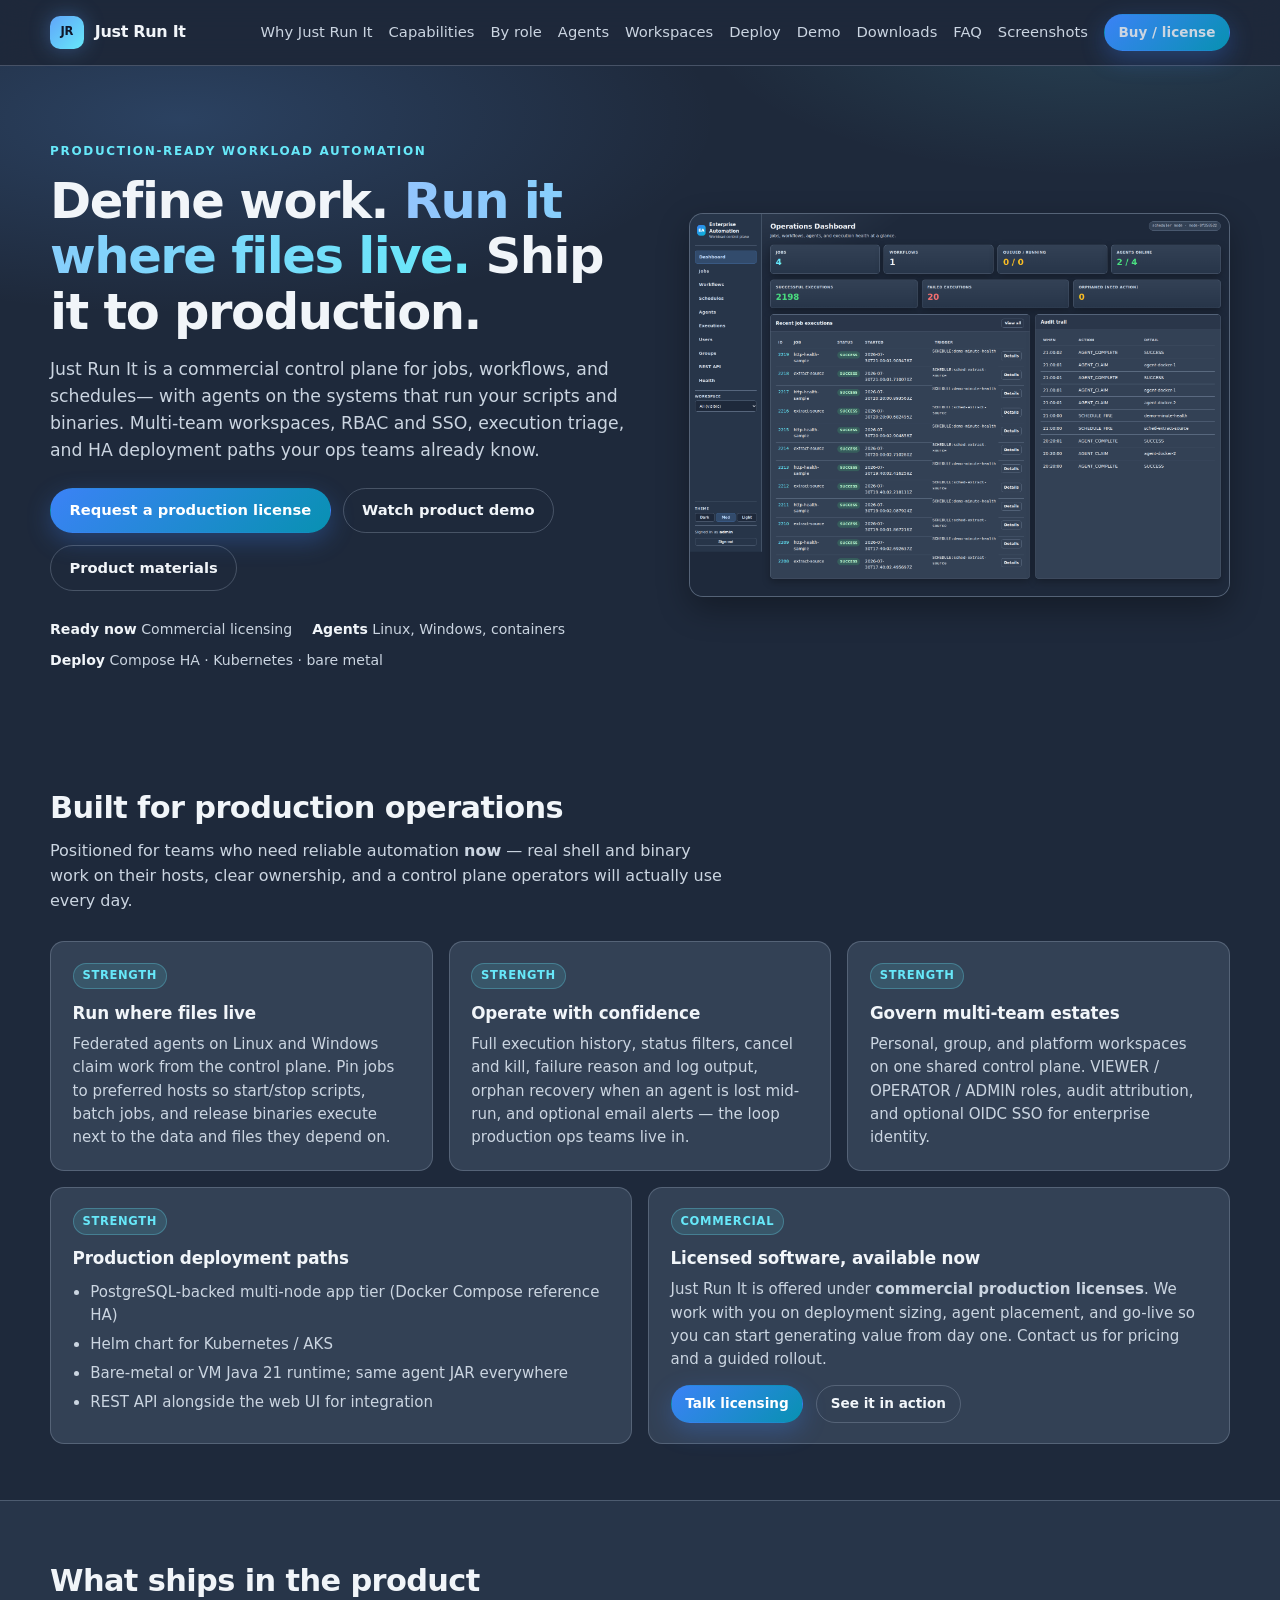
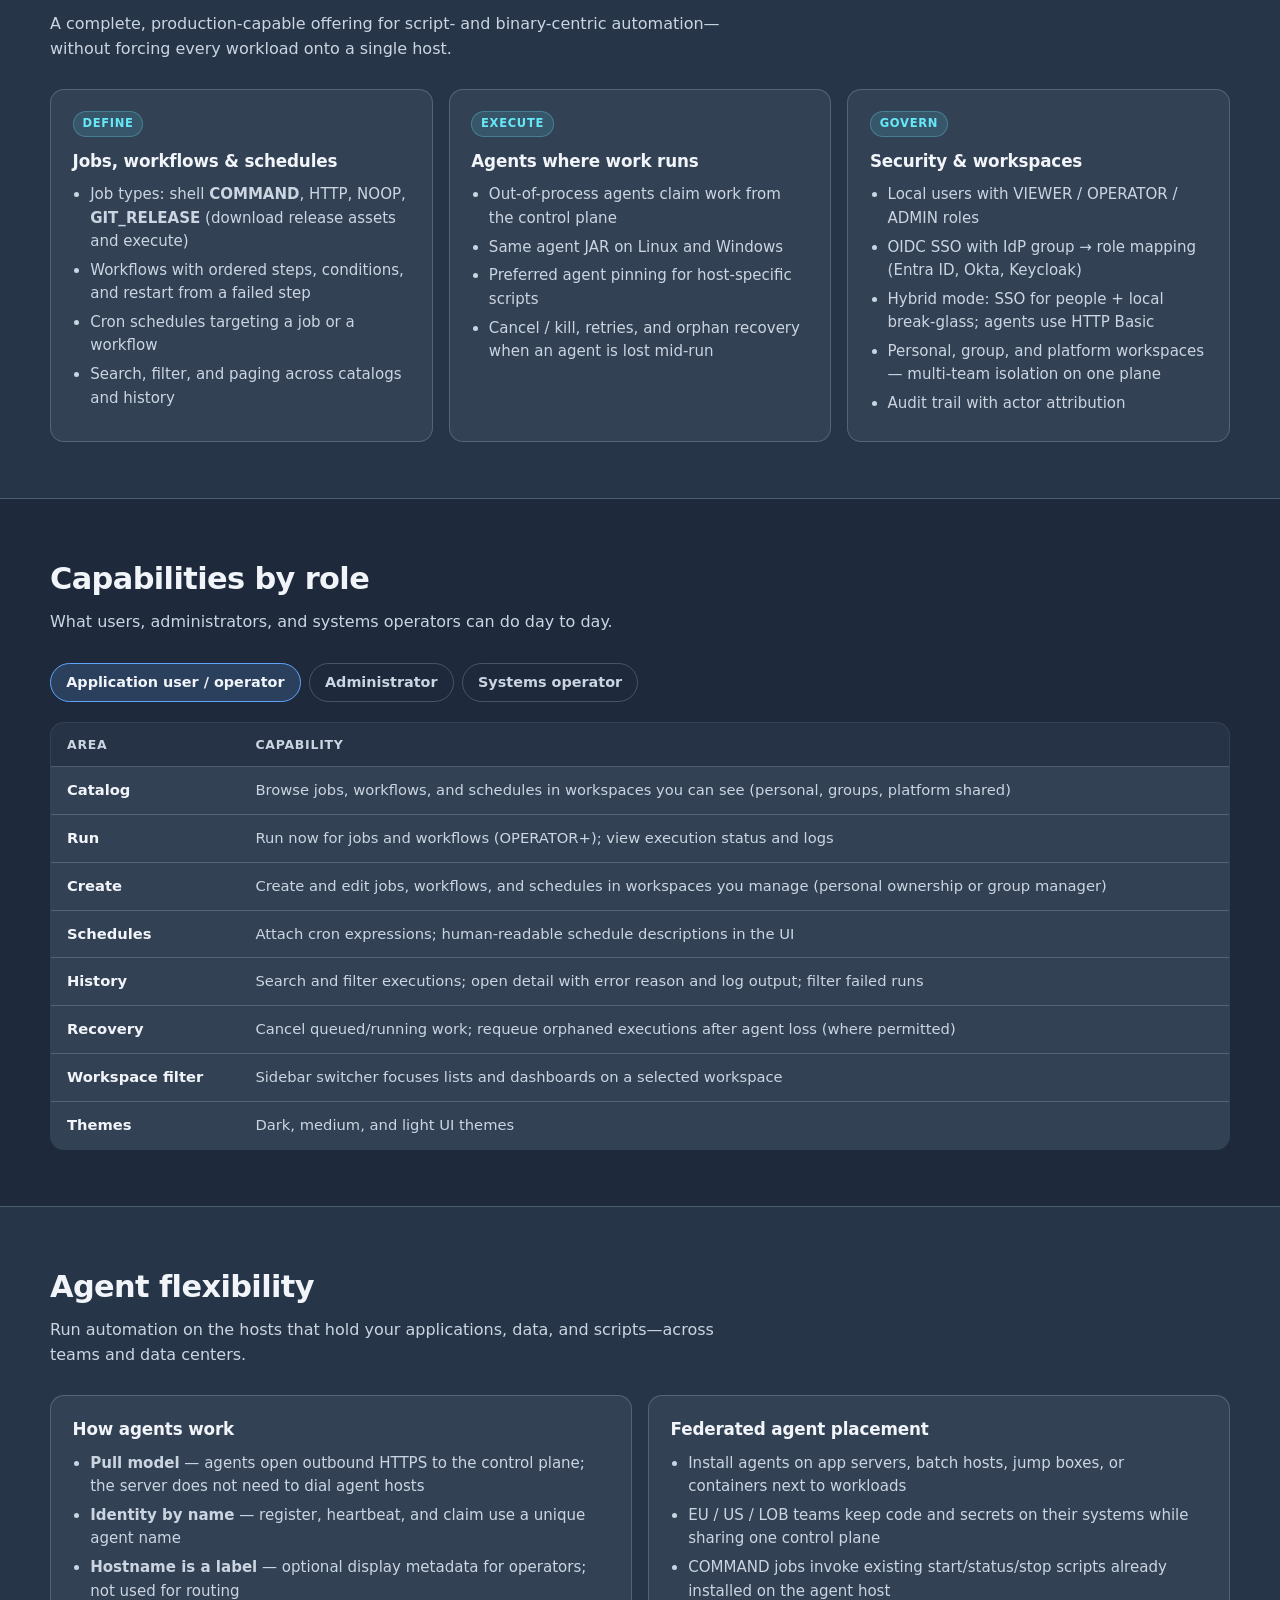
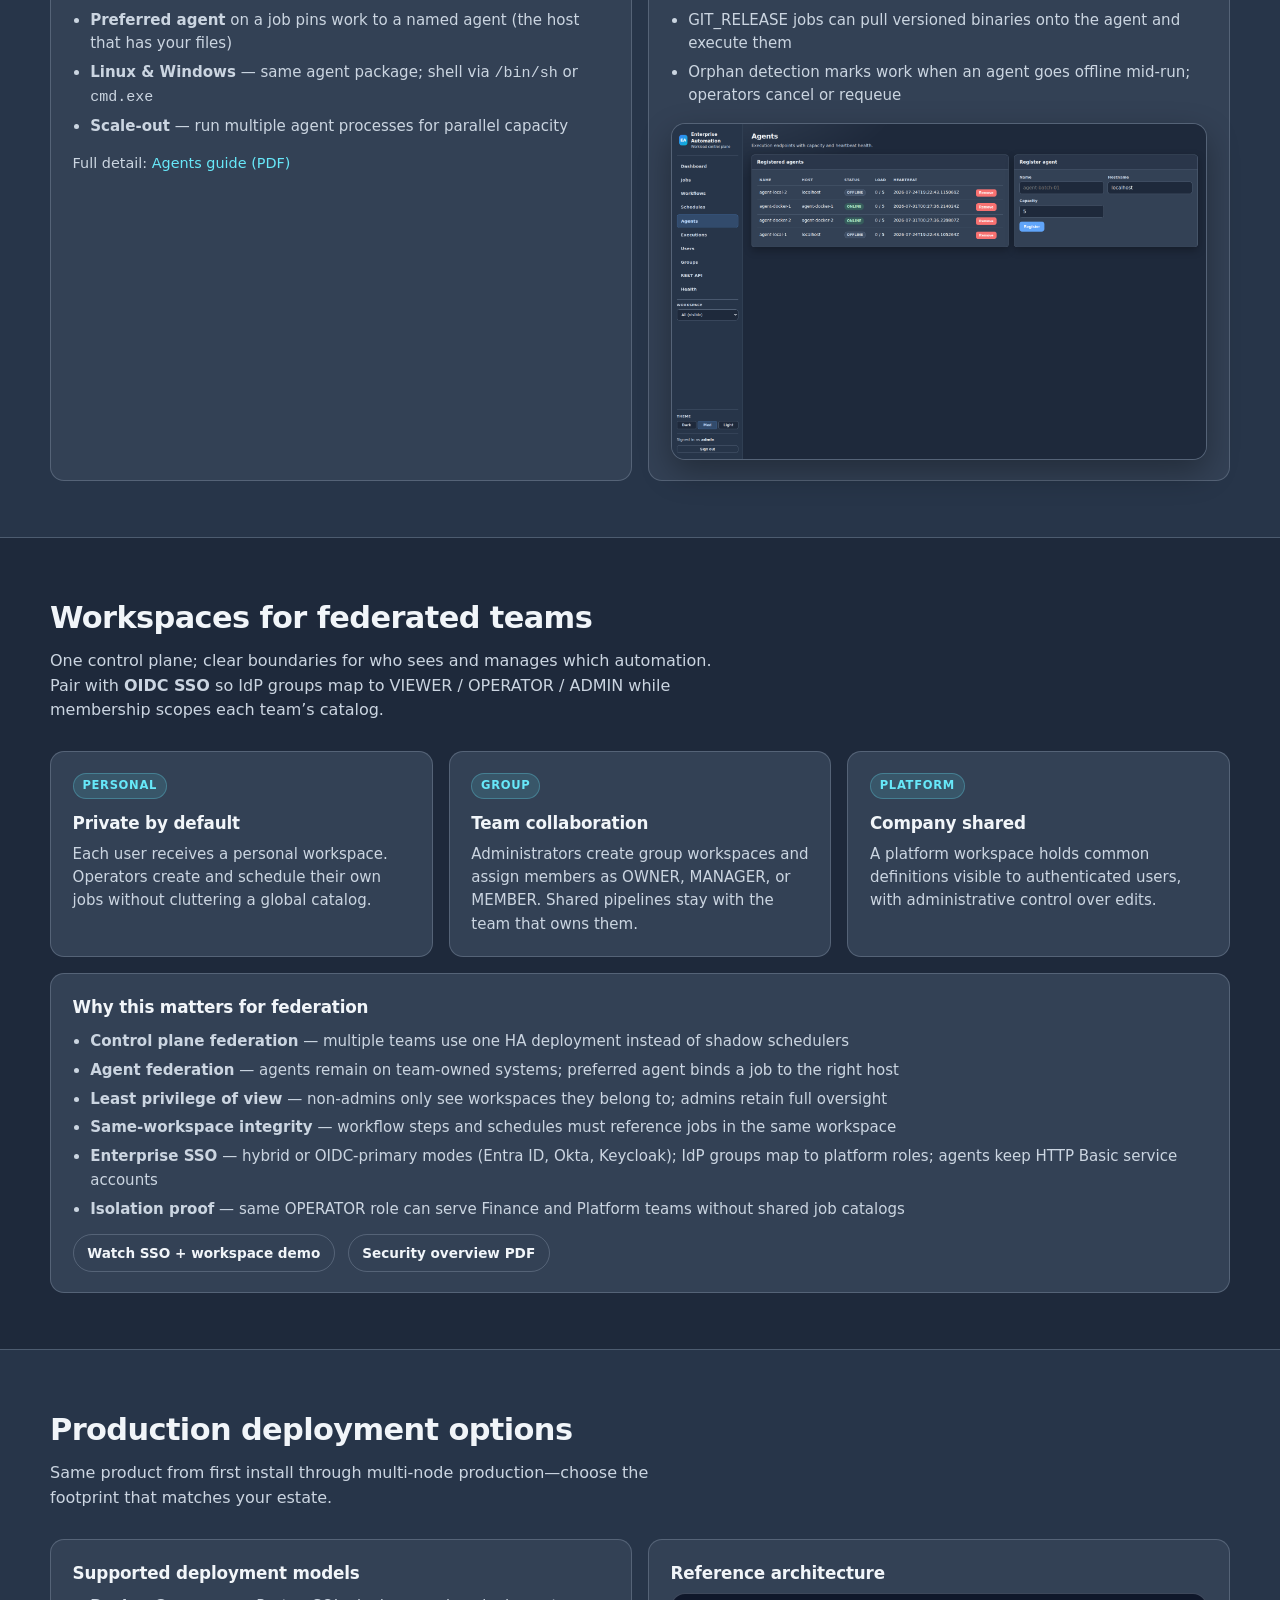
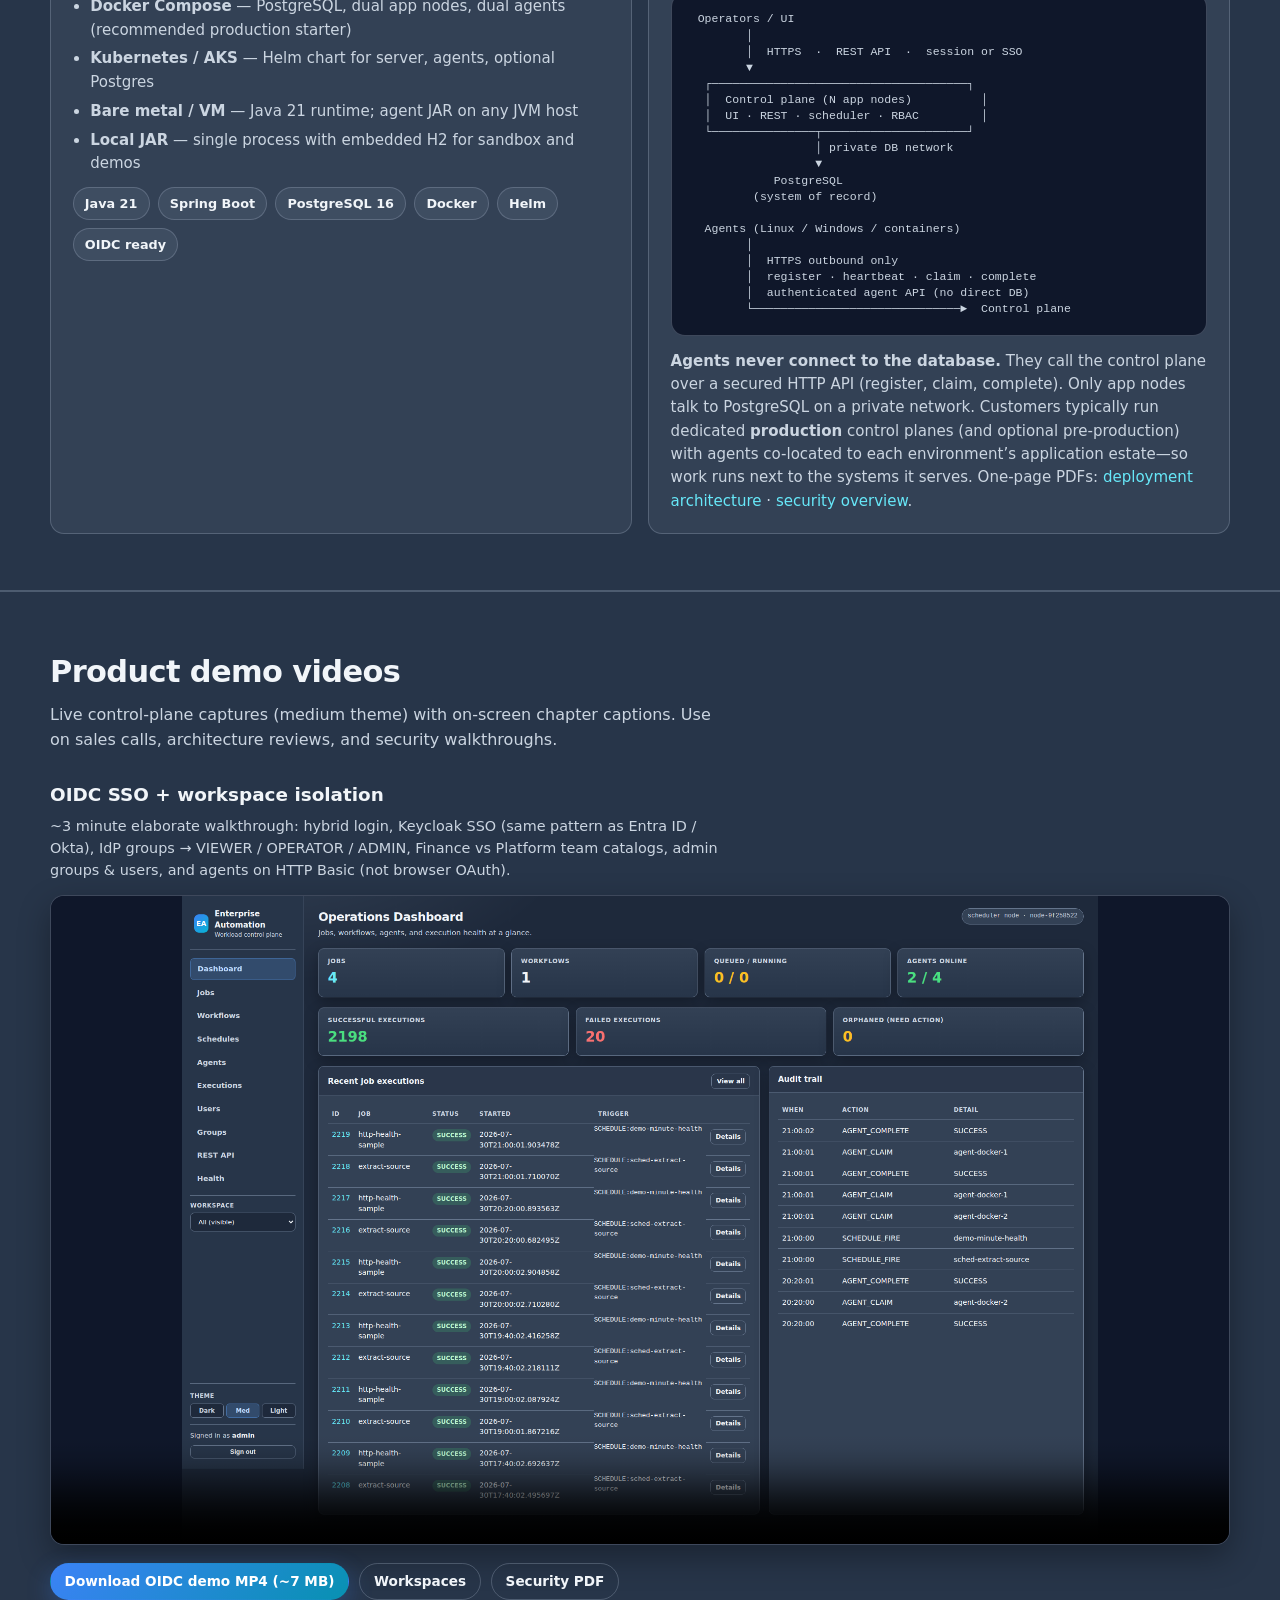
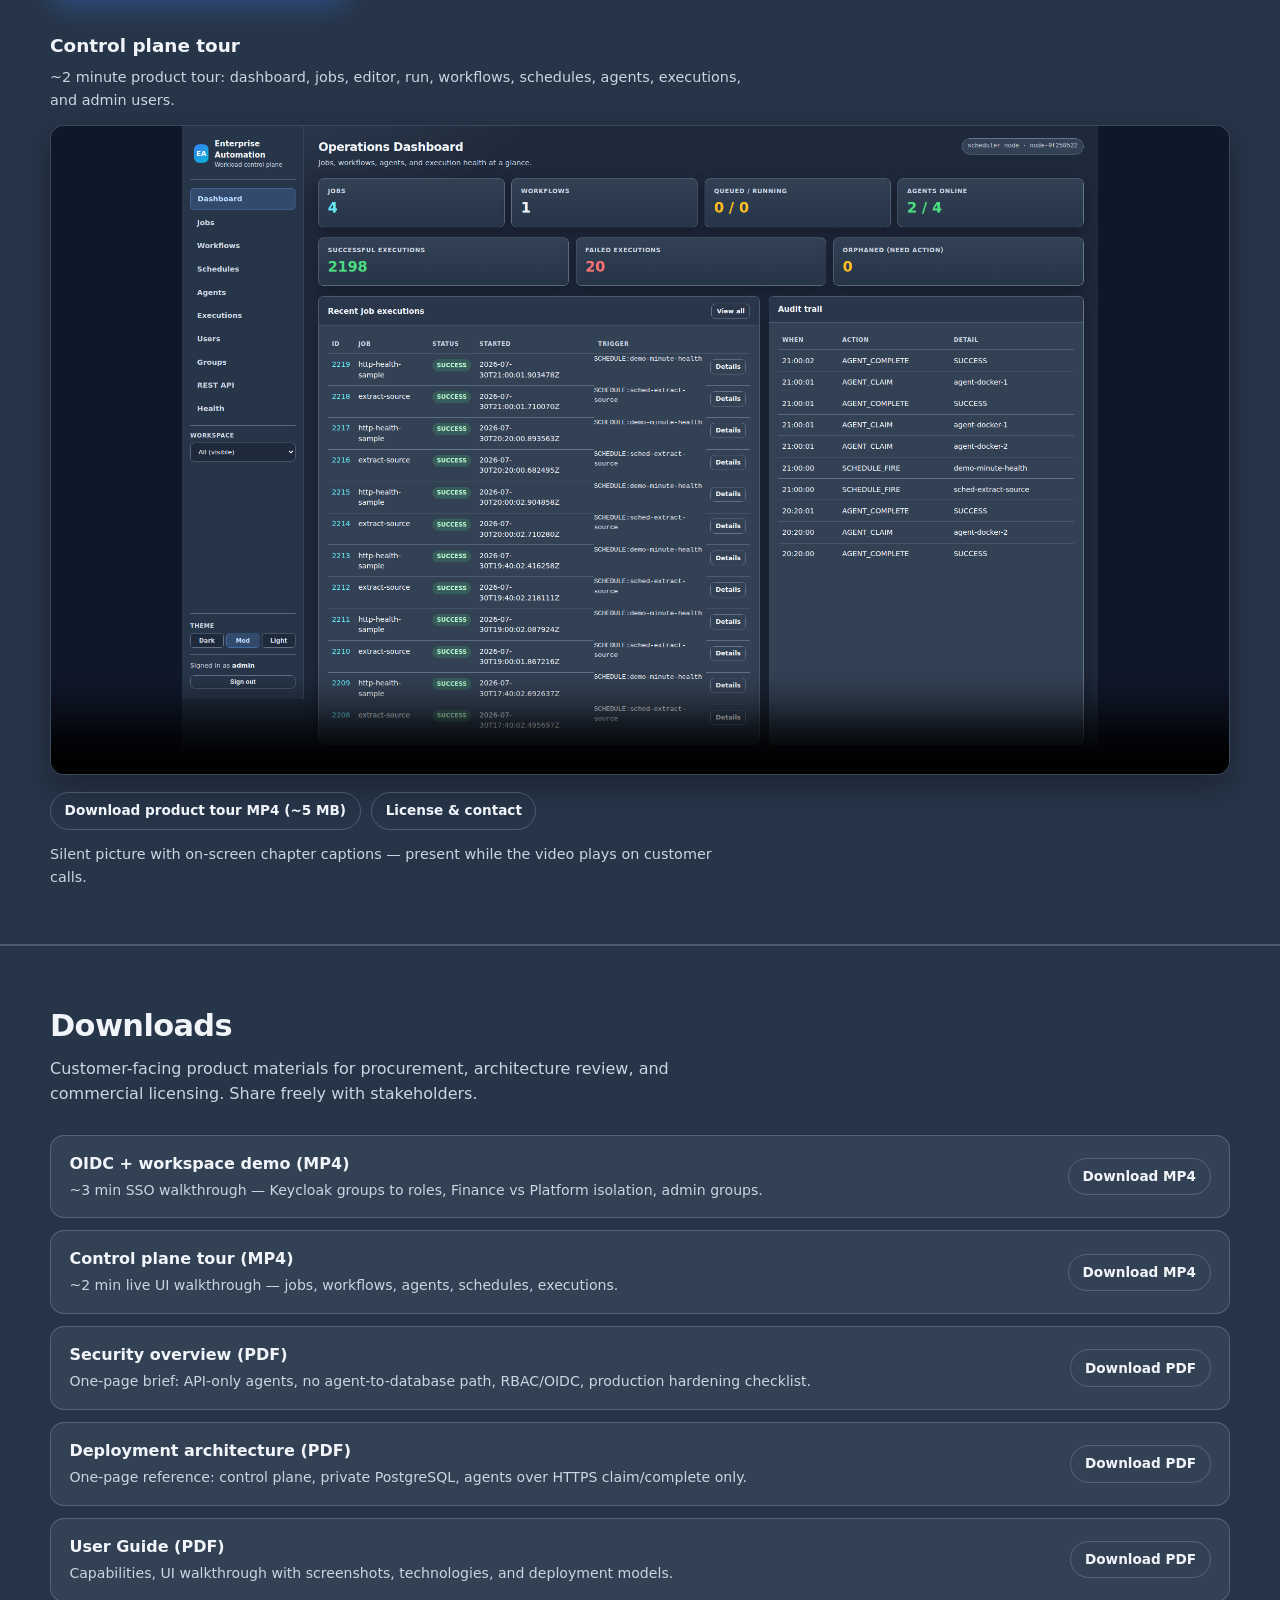
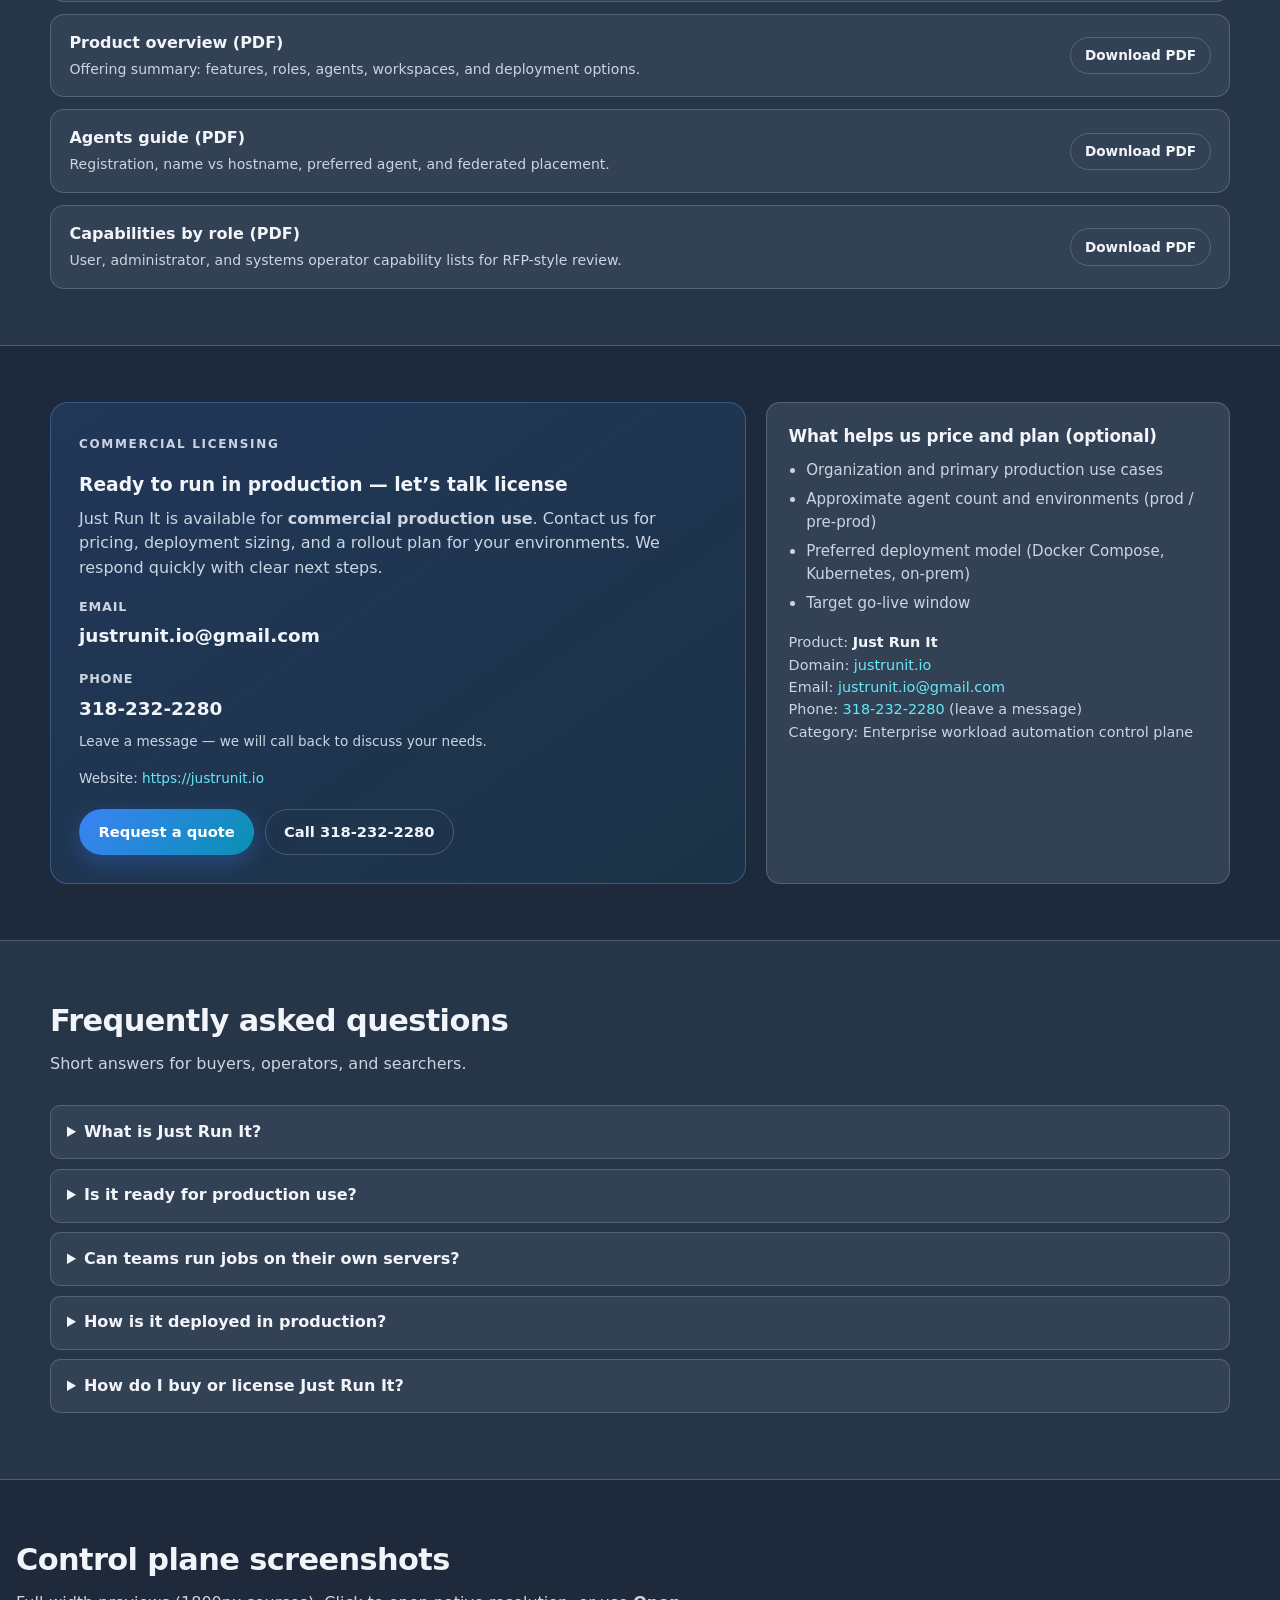
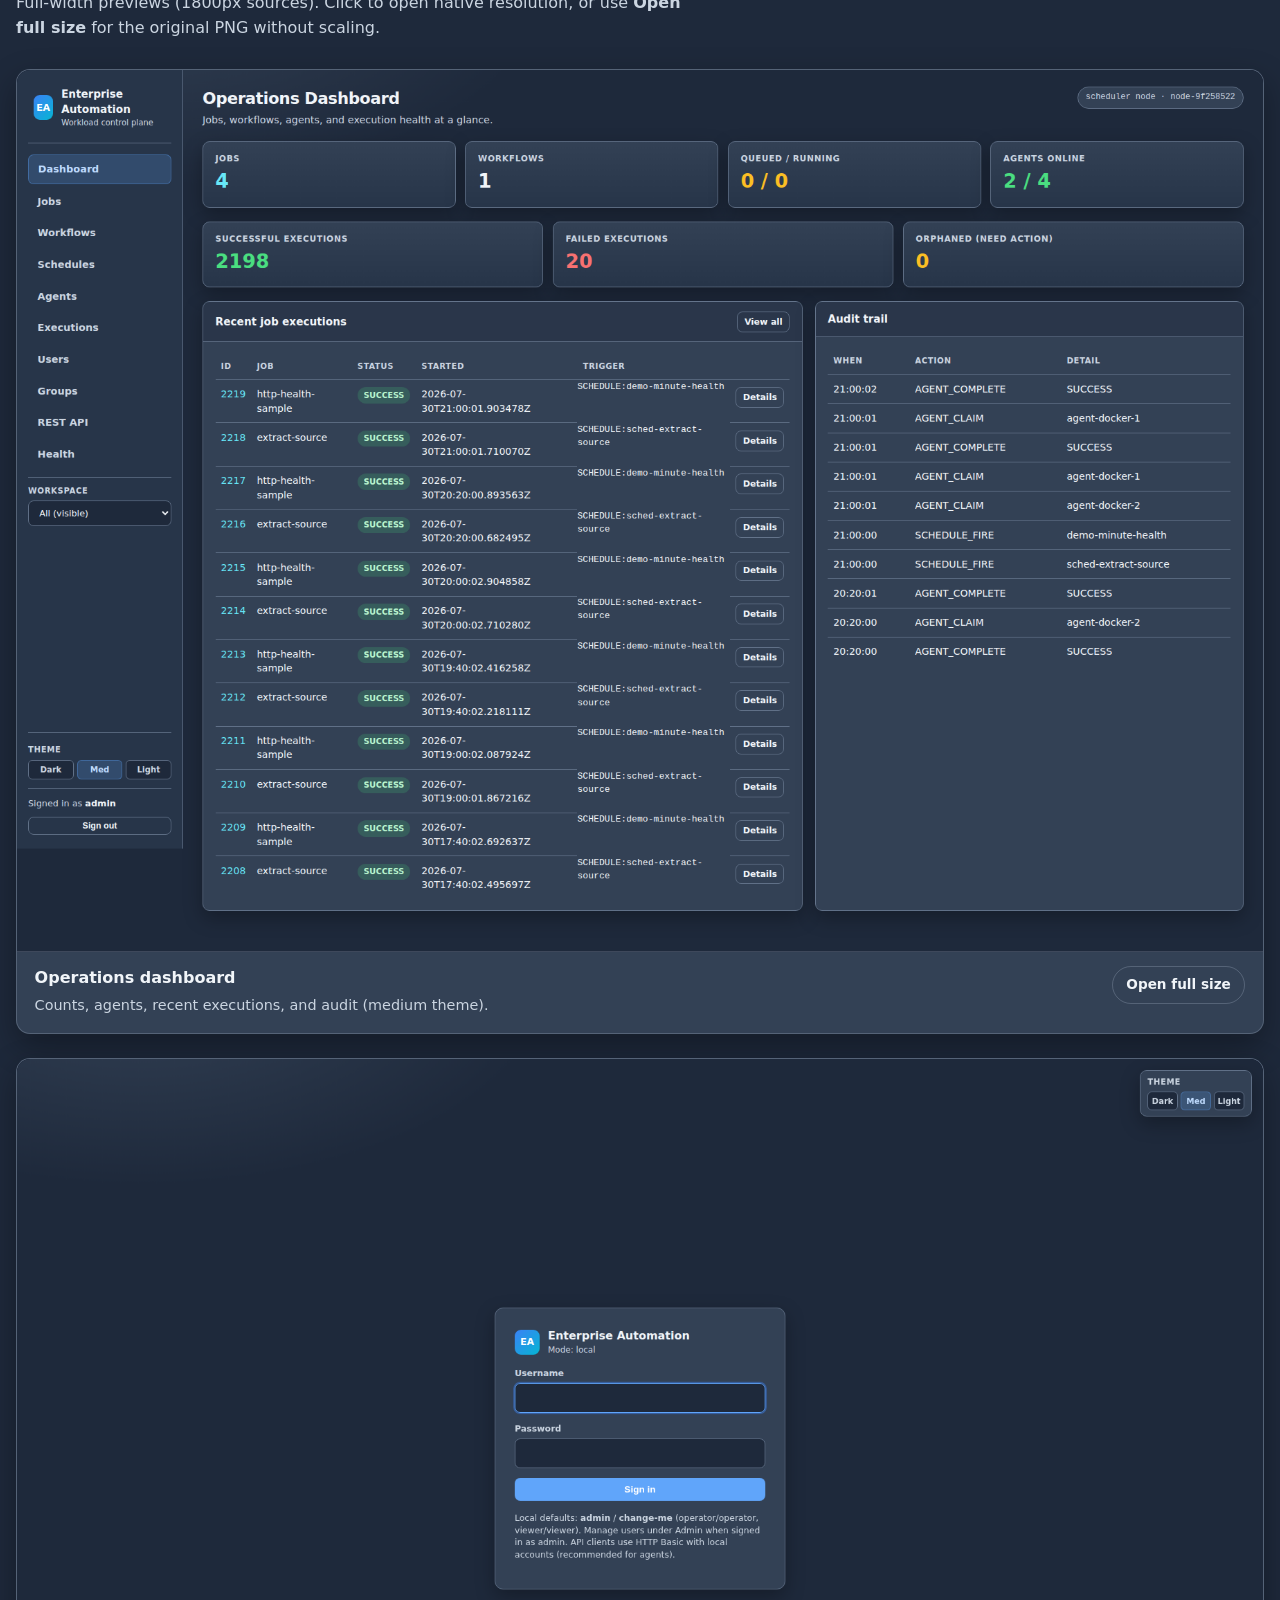
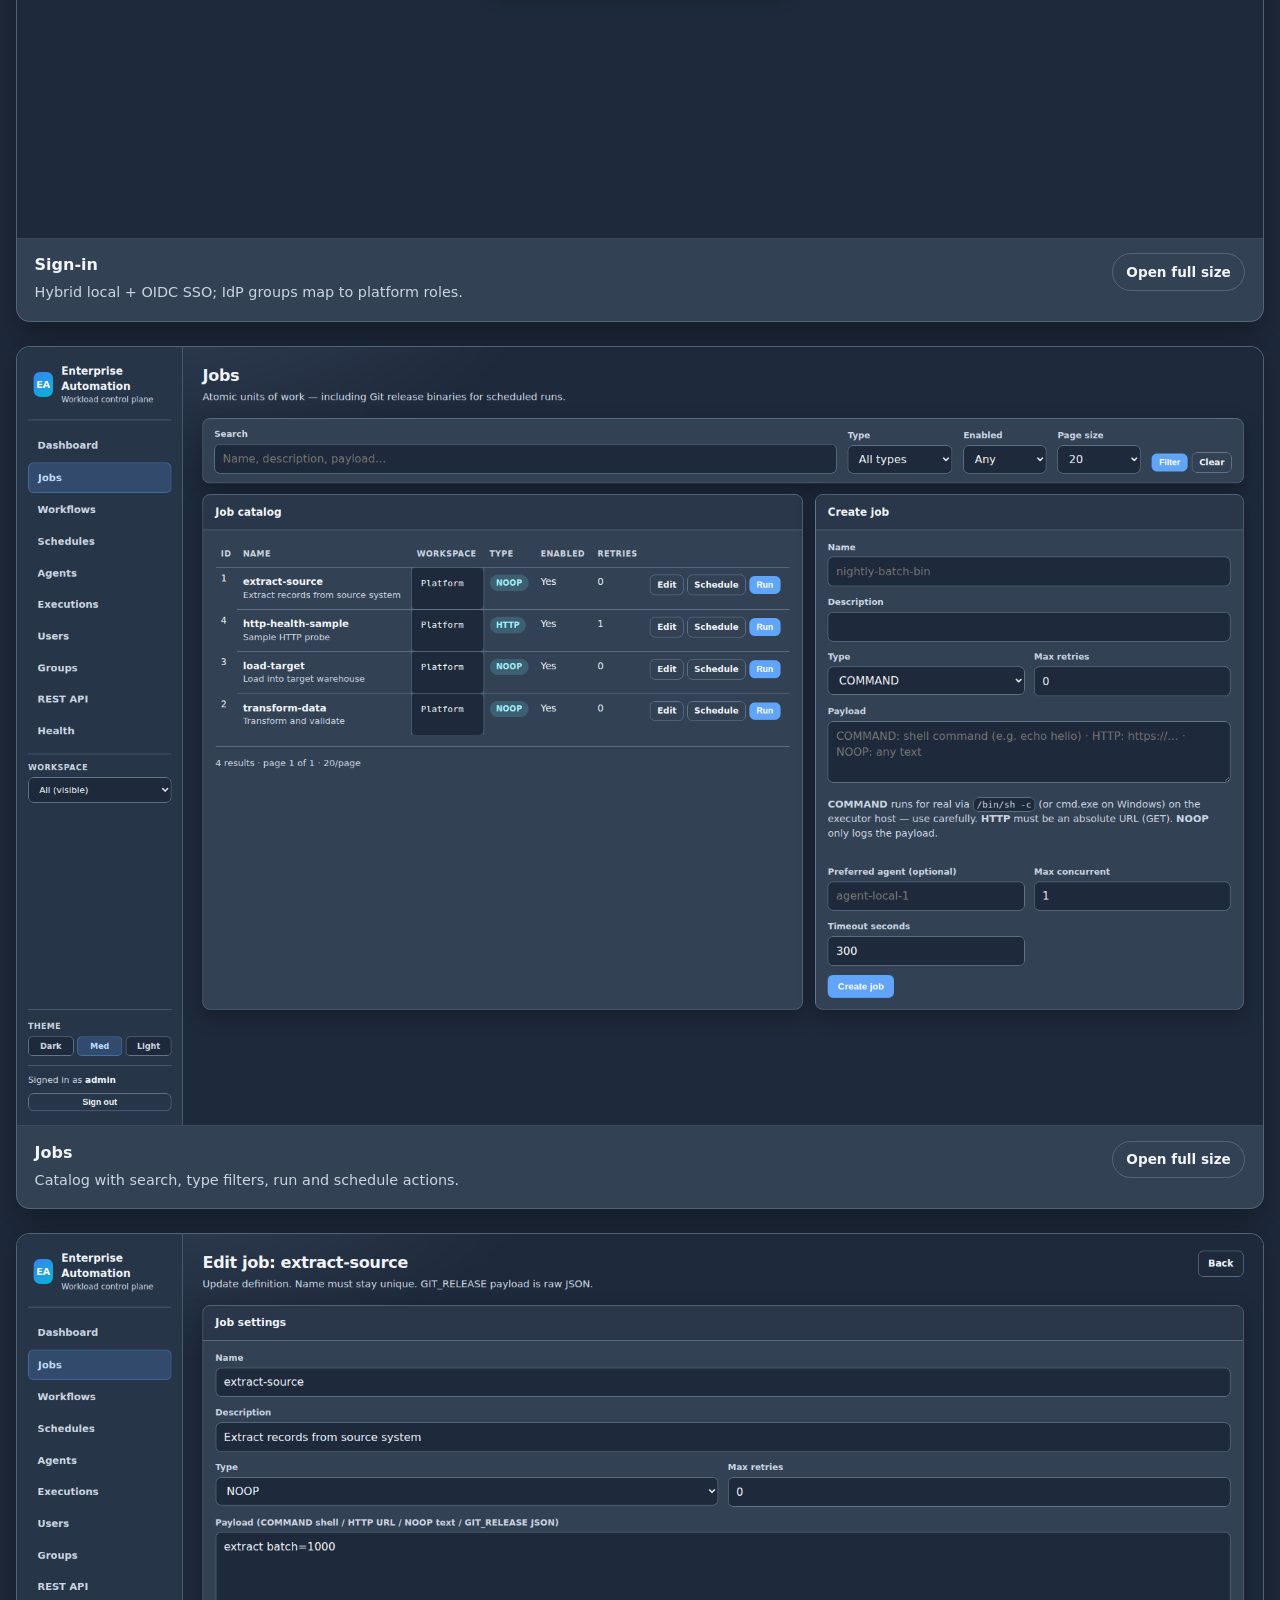
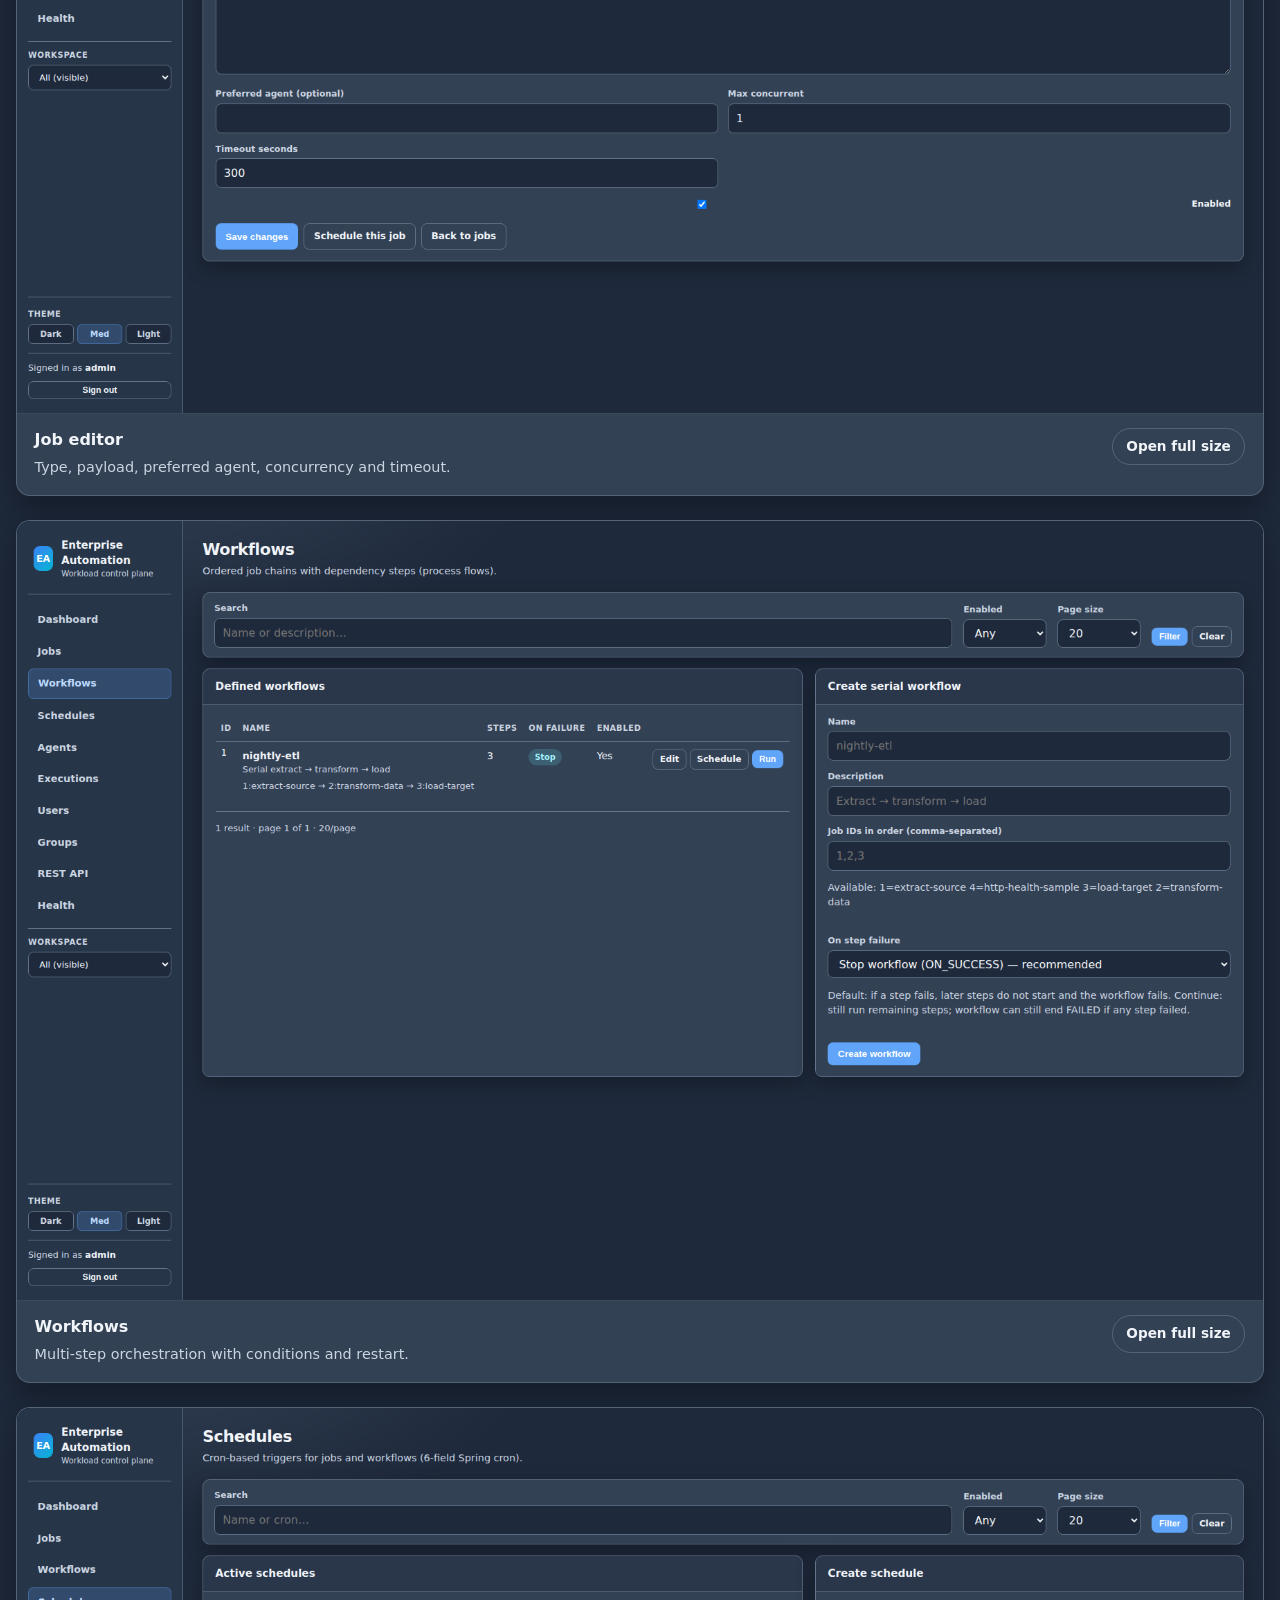
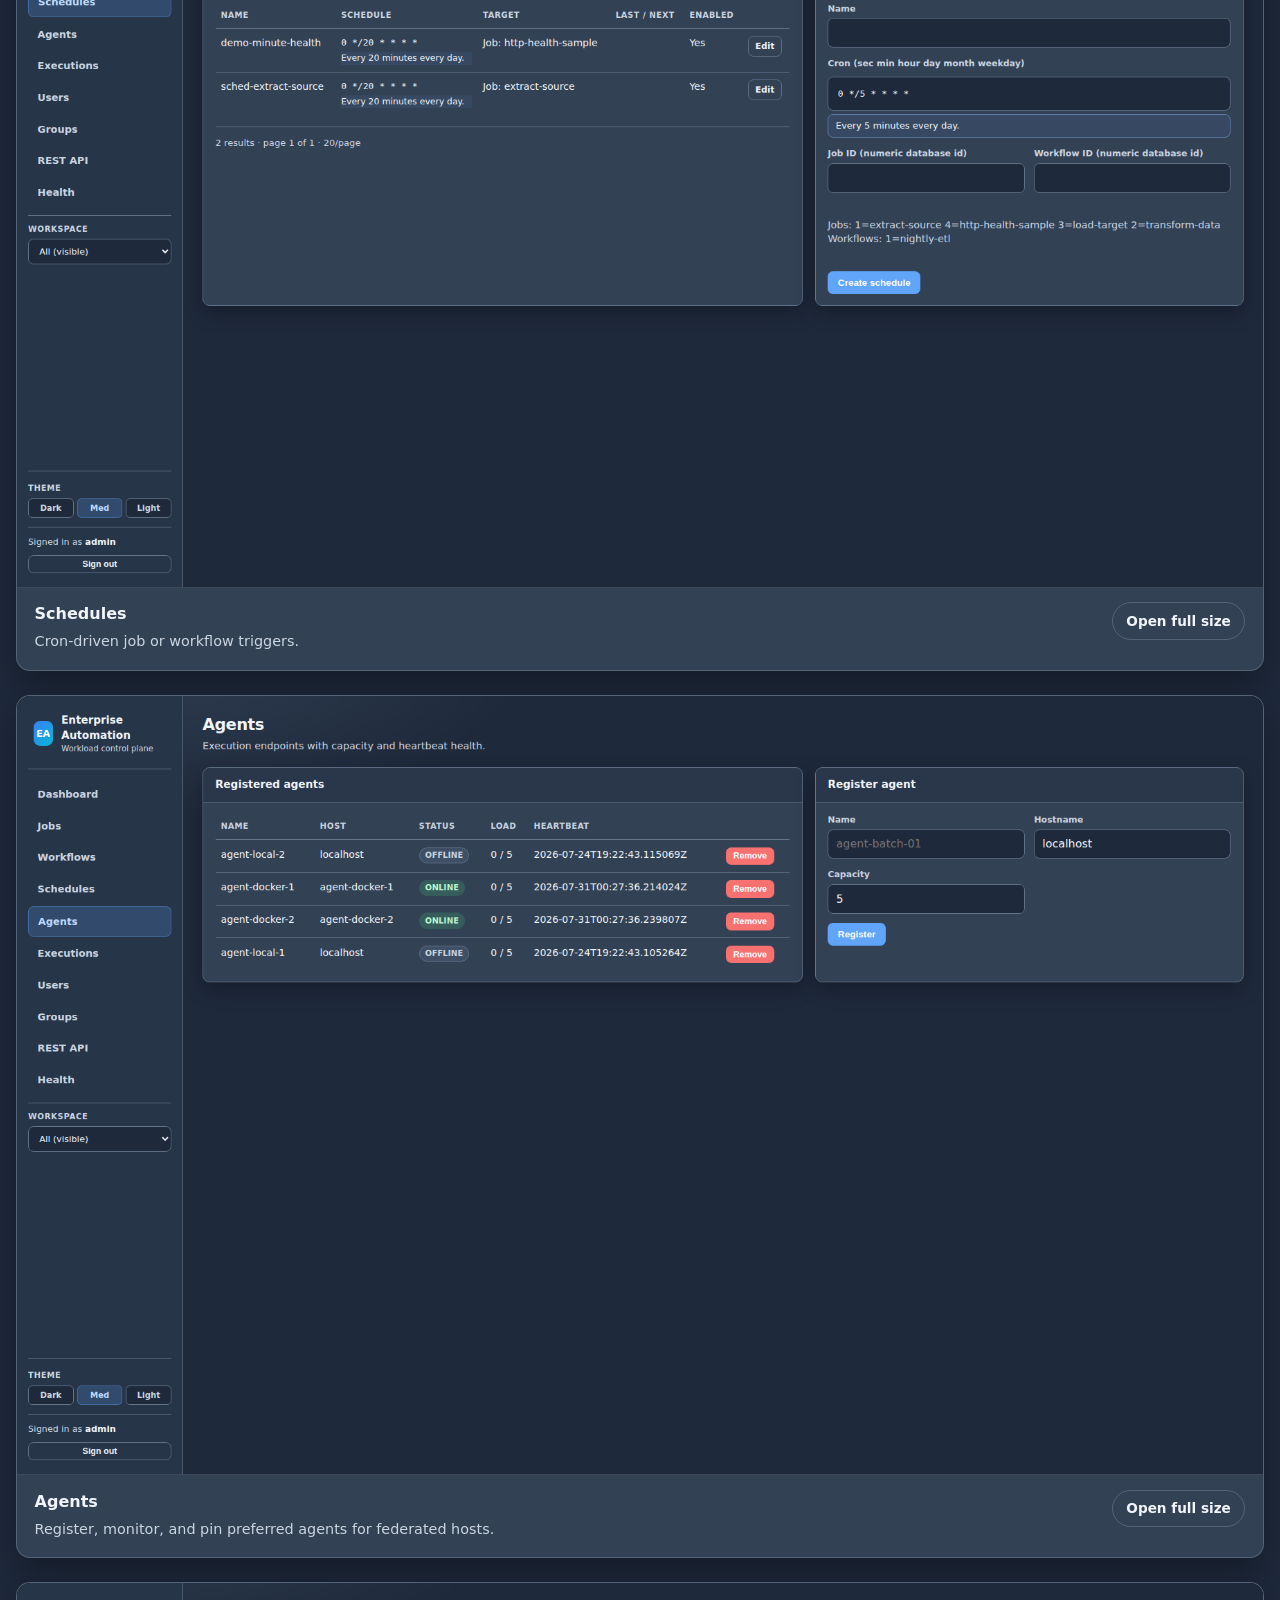
==== index.html @ c4150e6b "feat: add JR favicon Serve /favicon.ico, an SVG icon, and an Apple touch icon." ====
<!DOCTYPE html>
<html lang="en">
<head>
  <meta charset="UTF-8" />
  <meta name="viewport" content="width=device-width, initial-scale=1" />
  <title>Just Run It — Production Workload Automation | Jobs, Workflows, Federated Agents</title>
  <meta name="description" content="Just Run It is production-ready enterprise workload automation: jobs, workflows, and cron schedules on federated Linux/Windows agents, with workspaces, RBAC, and OIDC. Commercial licensing available. justrunit.io@gmail.com · 318-232-2280." />
  <meta name="robots" content="index, follow, max-image-preview:large" />
  <meta name="author" content="Just Run It" />
  <meta name="theme-color" content="#1e293b" />
  <meta name="keywords" content="workload automation, job scheduler, federated agents, workflow automation, enterprise automation, Docker automation, Kubernetes scheduler, Just Run It" />
  <link rel="canonical" href="https://justrunit.io/" />
  <link rel="sitemap" type="application/xml" href="https://justrunit.io/sitemap.xml" />
  <meta property="og:type" content="website" />
  <meta property="og:locale" content="en_US" />
  <meta property="og:url" content="https://justrunit.io/" />
  <meta property="og:title" content="Just Run It — Production Workload Automation" />
  <meta property="og:description" content="Production-ready control plane: define work, run it where files live, schedule it, and govern teams. Commercial licenses available." />
  <meta property="og:image" content="https://justrunit.io/assets/images/10-dashboard-medium.png" />
  <meta property="og:image:width" content="1800" />
  <meta property="og:image:height" content="1273" />
  <meta property="og:image:alt" content="Just Run It operations dashboard in medium theme" />
  <meta property="og:site_name" content="Just Run It" />
  <meta name="twitter:card" content="summary_large_image" />
  <meta name="twitter:title" content="Just Run It — Production Workload Automation" />
  <meta name="twitter:description" content="Production-ready jobs, workflows, federated agents, and workspaces. Commercial licensing available." />
  <meta name="twitter:image" content="https://justrunit.io/assets/images/10-dashboard-medium.png" />
  <meta name="twitter:image:alt" content="Just Run It operations dashboard" />
  <link rel="stylesheet" href="assets/css/styles.css?v=20260803a" />
  <meta http-equiv="Cache-Control" content="no-cache, no-store, must-revalidate" />
  <meta http-equiv="Pragma" content="no-cache" />
  <link rel="icon" href="/favicon.ico" sizes="48x48" />
  <link rel="icon" href="/favicon.svg" type="image/svg+xml" />
  <link rel="apple-touch-icon" href="/apple-touch-icon.png" />
  <script type="application/ld+json">
  {
    "@context": "https://schema.org",
    "@graph": [
      {
        "@type": "WebSite",
        "@id": "https://justrunit.io/#website",
        "url": "https://justrunit.io/",
        "name": "Just Run It",
        "description": "Production-ready enterprise workload automation with federated agents and workspaces.",
        "publisher": { "@id": "https://justrunit.io/#organization" }
      },
      {
        "@type": "Organization",
        "@id": "https://justrunit.io/#organization",
        "name": "Just Run It",
        "url": "https://justrunit.io/",
        "email": "justrunit.io@gmail.com",
        "telephone": "+1-318-232-2280",
        "logo": "https://justrunit.io/assets/images/10-dashboard-medium.png"
      },
      {
        "@type": "SoftwareApplication",
        "name": "Just Run It",
        "applicationCategory": "BusinessApplication",
        "operatingSystem": "Linux, Windows, Docker, Kubernetes",
        "url": "https://justrunit.io/",
        "description": "Production-ready web workload automation: jobs, workflows, cron schedules, federated agents, workspaces, RBAC and OIDC SSO. Commercial licensing available.",
        "offers": {
          "@type": "Offer",
          "availability": "https://schema.org/InStock",
          "url": "https://justrunit.io/#contact",
          "description": "Commercial production licensing — contact for quote and deployment planning"
        },
        "featureList": [
          "Production COMMAND shell jobs",
          "Workflows with conditions and restart",
          "Cron schedules",
          "Federated Linux and Windows agents",
          "Personal and group workspaces with multi-team isolation",
          "HA Docker Compose and Helm deployment",
          "Local RBAC and OIDC SSO with IdP group role mapping",
          "Execution triage and orphan recovery"
        ]
      }
    ]
  }
  </script>
</head>
<body>
  <header class="site-header">
    <div class="container nav">
      <a class="brand" href="#top">
        <span class="brand-mark">JR</span>
        Just Run It
      </a>
      <button class="nav-toggle" type="button" aria-label="Open menu">Menu</button>
      <ul class="nav-links">
        <li><a href="#why">Why Just Run It</a></li>
        <li><a href="#capabilities">Capabilities</a></li>
        <li><a href="#roles">By role</a></li>
        <li><a href="#agents">Agents</a></li>
        <li><a href="#workspaces">Workspaces</a></li>
        <li><a href="#deploy">Deploy</a></li>
        <li><a href="#demo">Demo</a></li>
        <li><a href="#downloads">Downloads</a></li>
        <li><a href="#faq">FAQ</a></li>
        <li><a href="#gallery">Screenshots</a></li>
        <li><a class="btn btn-primary btn-sm" href="#contact">Buy / license</a></li>
      </ul>
    </div>
  </header>

  <main id="top">
    <section class="hero">
      <div class="container hero-grid">
        <div>
          <p class="eyebrow">Production-ready workload automation</p>
          <h1>Define work. <span>Run it where files live.</span> Ship it to production.</h1>
          <p class="lead">
            Just Run It is a commercial control plane for jobs, workflows, and schedules—
            with agents on the systems that run your scripts and binaries. Multi-team workspaces,
            RBAC and SSO, execution triage, and HA deployment paths your ops teams already know.
          </p>
          <div class="hero-cta">
            <a class="btn btn-primary" href="#contact">Request a production license</a>
            <a class="btn btn-secondary" href="#demo">Watch product demo</a>
            <a class="btn btn-secondary" href="#downloads">Product materials</a>
          </div>
          <div class="hero-meta">
            <span><strong>Ready now</strong> Commercial licensing</span>
            <span><strong>Agents</strong> Linux, Windows, containers</span>
            <span><strong>Deploy</strong> Compose HA · Kubernetes · bare metal</span>
          </div>
        </div>
        <figure class="hero-shot">
          <img
            src="assets/images/10-dashboard-medium.png"
            srcset="assets/images/full/10-dashboard-medium.png 1800w"
            sizes="(min-width: 900px) 48vw, 100vw"
            width="1800"
            height="1273"
            alt="Just Run It operations dashboard showing job counts, agents, and recent executions in medium theme"
            decoding="async"
            fetchpriority="high"
          />
        </figure>
      </div>
    </section>

    <section id="why">
      <div class="container">
        <div class="section-head">
          <h2>Built for production operations</h2>
          <p>
            Positioned for teams who need reliable automation <strong>now</strong> —
            real shell and binary work on their hosts, clear ownership, and a control plane
            operators will actually use every day.
          </p>
        </div>
        <div class="grid-3">
          <article class="card">
            <span class="tag">Strength</span>
            <h3>Run where files live</h3>
            <p>
              Federated agents on Linux and Windows claim work from the control plane.
              Pin jobs to preferred hosts so start/stop scripts, batch jobs, and release
              binaries execute next to the data and files they depend on.
            </p>
          </article>
          <article class="card">
            <span class="tag">Strength</span>
            <h3>Operate with confidence</h3>
            <p>
              Full execution history, status filters, cancel and kill, failure reason and
              log output, orphan recovery when an agent is lost mid-run, and optional email
              alerts — the loop production ops teams live in.
            </p>
          </article>
          <article class="card">
            <span class="tag">Strength</span>
            <h3>Govern multi-team estates</h3>
            <p>
              Personal, group, and platform workspaces on one shared control plane.
              VIEWER / OPERATOR / ADMIN roles, audit attribution, and optional OIDC SSO
              for enterprise identity.
            </p>
          </article>
        </div>
        <div class="grid-2" style="margin-top:1rem">
          <article class="card">
            <span class="tag">Strength</span>
            <h3>Production deployment paths</h3>
            <ul>
              <li>PostgreSQL-backed multi-node app tier (Docker Compose reference HA)</li>
              <li>Helm chart for Kubernetes / AKS</li>
              <li>Bare-metal or VM Java 21 runtime; same agent JAR everywhere</li>
              <li>REST API alongside the web UI for integration</li>
            </ul>
          </article>
          <article class="card">
            <span class="tag">Commercial</span>
            <h3>Licensed software, available now</h3>
            <p>
              Just Run It is offered under <strong>commercial production licenses</strong>.
              We work with you on deployment sizing, agent placement, and go-live so you can
              start generating value from day one. Contact us for pricing and a guided rollout.
            </p>
            <p style="margin-top:0.85rem">
              <a class="btn btn-primary btn-sm" href="#contact">Talk licensing</a>
              <a class="btn btn-secondary btn-sm" href="#demo" style="margin-left:0.5rem">See it in action</a>
            </p>
          </article>
        </div>
      </div>
    </section>

    <section id="capabilities" class="band">
      <div class="container">
        <div class="section-head">
          <h2>What ships in the product</h2>
          <p>A complete, production-capable offering for script- and binary-centric automation—without forcing every workload onto a single host.</p>
        </div>
        <div class="grid-3">
          <article class="card">
            <span class="tag">Define</span>
            <h3>Jobs, workflows &amp; schedules</h3>
            <ul>
              <li>Job types: shell <strong>COMMAND</strong>, HTTP, NOOP, <strong>GIT_RELEASE</strong> (download release assets and execute)</li>
              <li>Workflows with ordered steps, conditions, and restart from a failed step</li>
              <li>Cron schedules targeting a job or a workflow</li>
              <li>Search, filter, and paging across catalogs and history</li>
            </ul>
          </article>
          <article class="card">
            <span class="tag">Execute</span>
            <h3>Agents where work runs</h3>
            <ul>
              <li>Out-of-process agents claim work from the control plane</li>
              <li>Same agent JAR on Linux and Windows</li>
              <li>Preferred agent pinning for host-specific scripts</li>
              <li>Cancel / kill, retries, and orphan recovery when an agent is lost mid-run</li>
            </ul>
          </article>
          <article class="card">
            <span class="tag">Govern</span>
            <h3>Security &amp; workspaces</h3>
            <ul>
              <li>Local users with VIEWER / OPERATOR / ADMIN roles</li>
              <li>OIDC SSO with IdP group → role mapping (Entra ID, Okta, Keycloak)</li>
              <li>Hybrid mode: SSO for people + local break-glass; agents use HTTP Basic</li>
              <li>Personal, group, and platform workspaces — multi-team isolation on one plane</li>
              <li>Audit trail with actor attribution</li>
            </ul>
          </article>
        </div>
      </div>
    </section>

    <section id="roles">
      <div class="container">
        <div class="section-head">
          <h2>Capabilities by role</h2>
          <p>What users, administrators, and systems operators can do day to day.</p>
        </div>
        <div class="role-tabs" role="tablist">
          <button type="button" class="role-tab active" data-role="user">Application user / operator</button>
          <button type="button" class="role-tab" data-role="admin">Administrator</button>
          <button type="button" class="role-tab" data-role="sysop">Systems operator</button>
        </div>

        <div id="role-user" class="role-panel active">
          <table class="cap-table">
            <thead>
              <tr><th>Area</th><th>Capability</th></tr>
            </thead>
            <tbody>
              <tr><td>Catalog</td><td>Browse jobs, workflows, and schedules in workspaces you can see (personal, groups, platform shared)</td></tr>
              <tr><td>Run</td><td>Run now for jobs and workflows (OPERATOR+); view execution status and logs</td></tr>
              <tr><td>Create</td><td>Create and edit jobs, workflows, and schedules in workspaces you manage (personal ownership or group manager)</td></tr>
              <tr><td>Schedules</td><td>Attach cron expressions; human-readable schedule descriptions in the UI</td></tr>
              <tr><td>History</td><td>Search and filter executions; open detail with error reason and log output; filter failed runs</td></tr>
              <tr><td>Recovery</td><td>Cancel queued/running work; requeue orphaned executions after agent loss (where permitted)</td></tr>
              <tr><td>Workspace filter</td><td>Sidebar switcher focuses lists and dashboards on a selected workspace</td></tr>
              <tr><td>Themes</td><td>Dark, medium, and light UI themes</td></tr>
            </tbody>
          </table>
        </div>

        <div id="role-admin" class="role-panel">
          <table class="cap-table">
            <thead>
              <tr><th>Area</th><th>Capability</th></tr>
            </thead>
            <tbody>
              <tr><td>Full visibility</td><td>See and manage definitions and executions across all workspaces</td></tr>
              <tr><td>Users</td><td>Admin user management: create, enable/disable, roles, password reset, delete</td></tr>
              <tr><td>Groups</td><td>Create group workspaces; add and remove members (OWNER / MANAGER / MEMBER)</td></tr>
              <tr><td>Platform workspace</td><td>Maintain company-shared job definitions visible to authenticated users</td></tr>
              <tr><td>Security modes</td><td>Local accounts, hybrid, or OIDC-primary SSO with role mapping from the identity provider</td></tr>
              <tr><td>Agents</td><td>Register, monitor, and remove agents; align naming for preferred-agent targeting</td></tr>
              <tr><td>API</td><td>Full REST surface for automation, CI, and integration</td></tr>
            </tbody>
          </table>
        </div>

        <div id="role-sysop" class="role-panel">
          <table class="cap-table">
            <thead>
              <tr><th>Area</th><th>Capability</th></tr>
            </thead>
            <tbody>
              <tr><td>Topology</td><td>Stateless application nodes, PostgreSQL as system of record, optional HA (multi-node + DB lease for scheduler)</td></tr>
              <tr><td>Execution modes</td><td><code>local</code> (server runs jobs) or <code>agent</code> (workers claim work)—production typically agent mode</td></tr>
              <tr><td>Containers</td><td>Docker Compose stack (Postgres + app nodes + agents); multi-stage images built from source</td></tr>
              <tr><td>Kubernetes</td><td>Helm chart for server HA, agents, and optional in-cluster Postgres</td></tr>
              <tr><td>Health</td><td>Spring Actuator health, readiness, metrics, Prometheus endpoint</td></tr>
              <tr><td>Notifications</td><td>Optional email on failure (and optional success) via SMTP</td></tr>
              <tr><td>Artifacts</td><td>Configurable cache directory for GIT_RELEASE downloads on server or agent hosts</td></tr>
              <tr><td>Observability</td><td>Dashboard counts, audit events, execution diagnostics for ops triage</td></tr>
            </tbody>
          </table>
        </div>
      </div>
    </section>

    <section id="agents" class="band">
      <div class="container">
        <div class="section-head">
          <h2>Agent flexibility</h2>
          <p>Run automation on the hosts that hold your applications, data, and scripts—across teams and data centers.</p>
        </div>
        <div class="grid-2">
          <article class="card">
            <h3>How agents work</h3>
            <ul>
              <li><strong>Pull model</strong> — agents open outbound HTTPS to the control plane; the server does not need to dial agent hosts</li>
              <li><strong>Identity by name</strong> — register, heartbeat, and claim use a unique agent name</li>
              <li><strong>Hostname is a label</strong> — optional display metadata for operators; not used for routing</li>
              <li><strong>Preferred agent</strong> on a job pins work to a named agent (the host that has your files)</li>
              <li><strong>Linux &amp; Windows</strong> — same agent package; shell via <code>/bin/sh</code> or <code>cmd.exe</code></li>
              <li><strong>Scale-out</strong> — run multiple agent processes for parallel capacity</li>
            </ul>
            <p style="margin-top:0.85rem;color:var(--muted);font-size:0.9rem">
              Full detail: <a href="downloads/JustRunIt-Agents-Guide.pdf">Agents guide (PDF)</a>
            </p>
          </article>
          <article class="card">
            <h3>Federated agent placement</h3>
            <ul>
              <li>Install agents on app servers, batch hosts, jump boxes, or containers next to workloads</li>
              <li>EU / US / LOB teams keep code and secrets on their systems while sharing one control plane</li>
              <li>COMMAND jobs invoke existing start/status/stop scripts already installed on the agent host</li>
              <li>GIT_RELEASE jobs can pull versioned binaries onto the agent and execute them</li>
              <li>Orphan detection marks work when an agent goes offline mid-run; operators cancel or requeue</li>
            </ul>
            <figure class="hero-shot" style="margin-top:1rem">
              <img src="assets/images/06-agents.png" srcset="assets/images/full/06-agents.png 1800w" width="1800" height="1125" alt="Agents management screen with registered workers and capacity" loading="lazy" decoding="async" />
            </figure>
          </article>
        </div>
      </div>
    </section>

    <section id="workspaces">
      <div class="container">
        <div class="section-head">
          <h2>Workspaces for federated teams</h2>
          <p>
            One control plane; clear boundaries for who sees and manages which automation.
            Pair with <strong>OIDC SSO</strong> so IdP groups map to VIEWER / OPERATOR / ADMIN while membership scopes each team’s catalog.
          </p>
        </div>
        <div class="grid-3">
          <article class="card">
            <span class="tag">Personal</span>
            <h3>Private by default</h3>
            <p>Each user receives a personal workspace. Operators create and schedule their own jobs without cluttering a global catalog.</p>
          </article>
          <article class="card">
            <span class="tag">Group</span>
            <h3>Team collaboration</h3>
            <p>Administrators create group workspaces and assign members as OWNER, MANAGER, or MEMBER. Shared pipelines stay with the team that owns them.</p>
          </article>
          <article class="card">
            <span class="tag">Platform</span>
            <h3>Company shared</h3>
            <p>A platform workspace holds common definitions visible to authenticated users, with administrative control over edits.</p>
          </article>
        </div>
        <div class="card" style="margin-top:1rem">
          <h3>Why this matters for federation</h3>
          <ul>
            <li><strong>Control plane federation</strong> — multiple teams use one HA deployment instead of shadow schedulers</li>
            <li><strong>Agent federation</strong> — agents remain on team-owned systems; preferred agent binds a job to the right host</li>
            <li><strong>Least privilege of view</strong> — non-admins only see workspaces they belong to; admins retain full oversight</li>
            <li><strong>Same-workspace integrity</strong> — workflow steps and schedules must reference jobs in the same workspace</li>
            <li><strong>Enterprise SSO</strong> — hybrid or OIDC-primary modes (Entra ID, Okta, Keycloak); IdP groups map to platform roles; agents keep HTTP Basic service accounts</li>
            <li><strong>Isolation proof</strong> — same OPERATOR role can serve Finance and Platform teams without shared job catalogs</li>
          </ul>
          <p style="margin-top:0.85rem">
            <a class="btn btn-secondary btn-sm" href="#demo">Watch SSO + workspace demo</a>
            <a class="btn btn-secondary btn-sm" href="downloads/JustRunIt-Security-Overview.pdf" style="margin-left:0.5rem">Security overview PDF</a>
          </p>
        </div>
      </div>
    </section>

    <section id="deploy" class="band">
      <div class="container">
        <div class="section-head">
          <h2>Production deployment options</h2>
          <p>Same product from first install through multi-node production—choose the footprint that matches your estate.</p>
        </div>
        <div class="grid-2">
          <article class="card">
            <h3>Supported deployment models</h3>
            <ul>
              <li><strong>Docker Compose</strong> — PostgreSQL, dual app nodes, dual agents (recommended production starter)</li>
              <li><strong>Kubernetes / AKS</strong> — Helm chart for server, agents, optional Postgres</li>
              <li><strong>Bare metal / VM</strong> — Java 21 runtime; agent JAR on any JVM host</li>
              <li><strong>Local JAR</strong> — single process with embedded H2 for sandbox and demos</li>
            </ul>
            <div class="chips">
              <span class="chip">Java 21</span>
              <span class="chip">Spring Boot</span>
              <span class="chip">PostgreSQL 16</span>
              <span class="chip">Docker</span>
              <span class="chip">Helm</span>
              <span class="chip">OIDC ready</span>
            </div>
          </article>
          <article class="card">
            <h3>Reference architecture</h3>
            <pre class="arch"> Operators / UI
        │
        │  HTTPS  ·  REST API  ·  session or SSO
        ▼
  ┌─────────────────────────────────────┐
  │  Control plane (N app nodes)          │
  │  UI · REST · scheduler · RBAC         │
  └───────────────┬─────────────────────┘
                  │ private DB network
                  ▼
            PostgreSQL
         (system of record)

  Agents (Linux / Windows / containers)
        │
        │  HTTPS outbound only
        │  register · heartbeat · claim · complete
        │  authenticated agent API (no direct DB)
        └──────────────────────────────►  Control plane</pre>
            <p style="margin-top:0.85rem">
              <strong>Agents never connect to the database.</strong> They call the control plane over
              a secured HTTP API (register, claim, complete). Only app nodes talk to PostgreSQL on a
              private network. Customers typically run dedicated <strong>production</strong> control
              planes (and optional pre-production) with agents co-located to each environment’s
              application estate—so work runs next to the systems it serves.
              One-page PDFs: <a href="downloads/JustRunIt-Deployment-Architecture.pdf">deployment architecture</a>
              · <a href="downloads/JustRunIt-Security-Overview.pdf">security overview</a>.
            </p>
          </article>
        </div>
      </div>
    </section>

    <section id="demo" class="band" aria-labelledby="demo-heading">
      <div class="container">
        <div class="section-head">
          <h2 id="demo-heading">Product demo videos</h2>
          <p>
            Live control-plane captures (medium theme) with on-screen chapter captions.
            Use on sales calls, architecture reviews, and security walkthroughs.
          </p>
        </div>

        <article class="demo-block" style="margin-bottom:2rem">
          <h3 style="font-size:1.15rem;margin-bottom:0.35rem">OIDC SSO + workspace isolation</h3>
          <p class="demo-note" style="margin-top:0;margin-bottom:0.85rem">
            ~3 minute elaborate walkthrough: hybrid login, Keycloak SSO (same pattern as Entra ID / Okta),
            IdP groups → VIEWER / OPERATOR / ADMIN, Finance vs Platform team catalogs, admin groups &amp; users,
            and agents on HTTP Basic (not browser OAuth).
          </p>
          <div class="demo-player">
            <video
              controls
              playsinline
              preload="metadata"
              poster="assets/images/10-dashboard-medium.png"
              width="1920"
              height="1080"
            >
              <source src="assets/video/justrunit-oidc-workspace-demo.mp4" type="video/mp4" />
              <source src="assets/video/justrunit-oidc-workspace-demo.webm" type="video/webm" />
              Your browser does not support embedded video.
              <a href="assets/video/justrunit-oidc-workspace-demo.mp4">Download the OIDC demo MP4</a>.
            </video>
          </div>
          <div class="demo-actions">
            <a class="btn btn-primary btn-sm" href="assets/video/justrunit-oidc-workspace-demo.mp4" download>Download OIDC demo MP4 (~7&nbsp;MB)</a>
            <a class="btn btn-secondary btn-sm" href="#workspaces">Workspaces</a>
            <a class="btn btn-secondary btn-sm" href="downloads/JustRunIt-Security-Overview.pdf">Security PDF</a>
          </div>
        </article>

        <article class="demo-block">
          <h3 style="font-size:1.15rem;margin-bottom:0.35rem">Control plane tour</h3>
          <p class="demo-note" style="margin-top:0;margin-bottom:0.85rem">
            ~2 minute product tour: dashboard, jobs, editor, run, workflows, schedules, agents,
            executions, and admin users.
          </p>
          <div class="demo-player">
            <video
              controls
              playsinline
              preload="metadata"
              poster="assets/images/10-dashboard-medium.png"
              width="1920"
              height="1080"
            >
              <source src="assets/video/justrunit-product-demo.mp4" type="video/mp4" />
              <source src="assets/video/justrunit-product-demo.webm" type="video/webm" />
              Your browser does not support embedded video.
              <a href="assets/video/justrunit-product-demo.mp4">Download the product tour MP4</a>.
            </video>
          </div>
          <div class="demo-actions">
            <a class="btn btn-secondary btn-sm" href="assets/video/justrunit-product-demo.mp4" download>Download product tour MP4 (~5&nbsp;MB)</a>
            <a class="btn btn-secondary btn-sm" href="#contact">License &amp; contact</a>
          </div>
        </article>

        <p class="demo-note">
          Silent picture with on-screen chapter captions — present while the video plays on customer calls.
        </p>
      </div>
    </section>

    <section id="downloads" class="band">
      <div class="container">
        <div class="section-head">
          <h2>Downloads</h2>
          <p>Customer-facing product materials for procurement, architecture review, and commercial licensing. Share freely with stakeholders.</p>
        </div>
        <div class="download-list">
          <div class="download-item">
            <div>
              <h3>OIDC + workspace demo (MP4)</h3>
              <p>~3 min SSO walkthrough — Keycloak groups to roles, Finance vs Platform isolation, admin groups.</p>
            </div>
            <a class="btn btn-secondary btn-sm" href="assets/video/justrunit-oidc-workspace-demo.mp4" download>Download MP4</a>
          </div>
          <div class="download-item">
            <div>
              <h3>Control plane tour (MP4)</h3>
              <p>~2 min live UI walkthrough — jobs, workflows, agents, schedules, executions.</p>
            </div>
            <a class="btn btn-secondary btn-sm" href="assets/video/justrunit-product-demo.mp4" download>Download MP4</a>
          </div>
          <div class="download-item">
            <div>
              <h3>Security overview (PDF)</h3>
              <p>One-page brief: API-only agents, no agent-to-database path, RBAC/OIDC, production hardening checklist.</p>
            </div>
            <a class="btn btn-secondary btn-sm" href="downloads/JustRunIt-Security-Overview.pdf" download>Download PDF</a>
          </div>
          <div class="download-item">
            <div>
              <h3>Deployment architecture (PDF)</h3>
              <p>One-page reference: control plane, private PostgreSQL, agents over HTTPS claim/complete only.</p>
            </div>
            <a class="btn btn-secondary btn-sm" href="downloads/JustRunIt-Deployment-Architecture.pdf" download>Download PDF</a>
          </div>
          <div class="download-item">
            <div>
              <h3>User Guide (PDF)</h3>
              <p>Capabilities, UI walkthrough with screenshots, technologies, and deployment models.</p>
            </div>
            <a class="btn btn-secondary btn-sm" href="downloads/JustRunIt-User-Guide.pdf" download>Download PDF</a>
          </div>
          <div class="download-item">
            <div>
              <h3>Product overview (PDF)</h3>
              <p>Offering summary: features, roles, agents, workspaces, and deployment options.</p>
            </div>
            <a class="btn btn-secondary btn-sm" href="downloads/JustRunIt-Product-Overview.pdf" download>Download PDF</a>
          </div>
          <div class="download-item">
            <div>
              <h3>Agents guide (PDF)</h3>
              <p>Registration, name vs hostname, preferred agent, and federated placement.</p>
            </div>
            <a class="btn btn-secondary btn-sm" href="downloads/JustRunIt-Agents-Guide.pdf" download>Download PDF</a>
          </div>
          <div class="download-item">
            <div>
              <h3>Capabilities by role (PDF)</h3>
              <p>User, administrator, and systems operator capability lists for RFP-style review.</p>
            </div>
            <a class="btn btn-secondary btn-sm" href="downloads/JustRunIt-Capabilities-By-Role.pdf" download>Download PDF</a>
          </div>
        </div>
      </div>
    </section>

    <section id="contact">
      <div class="container contact-box">
        <div class="contact-card">
          <p class="eyebrow">Commercial licensing</p>
          <h3>Ready to run in production — let’s talk license</h3>
          <p>
            Just Run It is available for <strong>commercial production use</strong>.
            Contact us for pricing, deployment sizing, and a rollout plan for your environments.
            We respond quickly with clear next steps.
          </p>
          <p style="margin:0 0 0.35rem;font-size:0.8rem;font-weight:700;letter-spacing:0.06em;text-transform:uppercase;color:var(--muted)">Email</p>
          <a class="email-link" href="mailto:justrunit.io@gmail.com,robertsims.rs@gmail.com?subject=Just%20Run%20It%20production%20license%20inquiry">
            justrunit.io@gmail.com
          </a>
          <p style="margin:1.15rem 0 0.35rem;font-size:0.8rem;font-weight:700;letter-spacing:0.06em;text-transform:uppercase;color:var(--muted)">Phone</p>
          <a class="email-link" href="tel:+13182322280">318-232-2280</a>
          <p class="note" style="margin-top:0.5rem">
            Leave a message — we will call back to discuss your needs.
          </p>
          <p class="note">
            Website: <a href="https://justrunit.io/">https://justrunit.io</a>
          </p>
          <div style="margin-top:1.25rem;display:flex;flex-wrap:wrap;gap:0.65rem">
            <a class="btn btn-primary" href="mailto:justrunit.io@gmail.com,robertsims.rs@gmail.com?subject=Just%20Run%20It%20production%20license%20inquiry">Request a quote</a>
            <a class="btn btn-secondary" href="tel:+13182322280">Call 318-232-2280</a>
          </div>
        </div>
        <div class="card">
          <h3>What helps us price and plan (optional)</h3>
          <ul>
            <li>Organization and primary production use cases</li>
            <li>Approximate agent count and environments (prod / pre-prod)</li>
            <li>Preferred deployment model (Docker Compose, Kubernetes, on-prem)</li>
            <li>Target go-live window</li>
          </ul>
          <p style="margin-top:1rem;color:var(--muted);font-size:0.9rem">
            Product: <strong style="color:var(--text)">Just Run It</strong><br />
            Domain: <a href="https://justrunit.io/">justrunit.io</a><br />
            Email: <a href="mailto:justrunit.io@gmail.com,robertsims.rs@gmail.com">justrunit.io@gmail.com</a><br />
            Phone: <a href="tel:+13182322280">318-232-2280</a> (leave a message)<br />
            Category: Enterprise workload automation control plane
          </p>
        </div>
      </div>
    </section>

    <section id="faq" class="band" aria-labelledby="faq-heading">
      <div class="container">
        <div class="section-head">
          <h2 id="faq-heading">Frequently asked questions</h2>
          <p>Short answers for buyers, operators, and searchers.</p>
        </div>
        <div class="seo-faq">
          <details>
            <summary>What is Just Run It?</summary>
            <p>Just Run It is production-ready enterprise workload automation: a web control plane for jobs, workflows, and schedules, plus out-of-process agents that run work on Linux, Windows, or container hosts you control.</p>
          </details>
          <details>
            <summary>Is it ready for production use?</summary>
            <p>Yes. The product ships with the capabilities operators need day to day — real COMMAND jobs, workflows, cron schedules, federated agents, workspaces, RBAC, optional OIDC, execution triage, and production deployment options (Compose HA, Kubernetes/Helm, bare metal). Commercial licenses are available now.</p>
          </details>
          <details>
            <summary>Can teams run jobs on their own servers?</summary>
            <p>Yes. Install agents on team-owned systems and pin jobs with preferred agent names. Workspaces keep personal and group catalogs separate on one shared control plane.</p>
          </details>
          <details>
            <summary>How is it deployed in production?</summary>
            <p>Recommended paths are Docker Compose with PostgreSQL and multi-node app tier, or Helm on Kubernetes. Bare-metal/VM Java 21 installs are also supported. A local JAR is available for sandbox and demos.</p>
          </details>
          <details>
            <summary>How do I buy or license Just Run It?</summary>
            <p>Email <a href="mailto:justrunit.io@gmail.com,robertsims.rs@gmail.com">justrunit.io@gmail.com</a> or call <a href="tel:+13182322280">318-232-2280</a> and leave a message — we will call back to discuss production licensing, sizing, and go-live.</p>
          </details>
        </div>
      </div>
    </section>

    <section id="gallery">
      <div class="container-wide">
        <div class="section-head">
          <h2>Control plane screenshots</h2>
          <p>
            Full-width previews (1800px sources). Click to open native resolution, or use
            <strong>Open full size</strong> for the original PNG without scaling.
          </p>
        </div>
        <div class="gallery">
          <figure class="shot">
            <a class="shot-frame" href="assets/images/full/10-dashboard-medium.png" data-full="assets/images/full/10-dashboard-medium.png">
              <img src="assets/images/10-dashboard-medium.png" srcset="assets/images/full/10-dashboard-medium.png 1800w" width="1800" height="1273" alt="Operations dashboard in medium theme with execution counts and agent status" loading="lazy" decoding="async" />
            </a>
            <figcaption>
              <div class="cap-text"><strong>Operations dashboard</strong> Counts, agents, recent executions, and audit (medium theme).</div>
              <div class="shot-actions">
                <a class="btn btn-secondary btn-sm" href="assets/images/full/10-dashboard-medium.png" target="_blank" rel="noopener">Open full size</a>
              </div>
            </figcaption>
          </figure>
          <figure class="shot">
            <a class="shot-frame" href="assets/images/full/01-login.png" data-full="assets/images/full/01-login.png">
              <img src="assets/images/01-login.png" srcset="assets/images/full/01-login.png 1800w" width="1800" height="1125" alt="Just Run It sign-in page with local login" loading="lazy" decoding="async" />
            </a>
            <figcaption>
              <div class="cap-text"><strong>Sign-in</strong> Hybrid local + OIDC SSO; IdP groups map to platform roles.</div>
              <div class="shot-actions"><a class="btn btn-secondary btn-sm" href="assets/images/full/01-login.png" target="_blank" rel="noopener">Open full size</a></div>
            </figcaption>
          </figure>
          <figure class="shot">
            <a class="shot-frame" href="assets/images/full/03-jobs.png" data-full="assets/images/full/03-jobs.png">
              <img src="assets/images/03-jobs.png" srcset="assets/images/full/03-jobs.png 1800w" width="1800" height="1125" alt="Jobs catalog with search filters and run actions" loading="lazy" decoding="async" />
            </a>
            <figcaption>
              <div class="cap-text"><strong>Jobs</strong> Catalog with search, type filters, run and schedule actions.</div>
              <div class="shot-actions"><a class="btn btn-secondary btn-sm" href="assets/images/full/03-jobs.png" target="_blank" rel="noopener">Open full size</a></div>
            </figcaption>
          </figure>
          <figure class="shot">
            <a class="shot-frame" href="assets/images/full/12-job-edit.png" data-full="assets/images/full/12-job-edit.png">
              <img src="assets/images/12-job-edit.png" srcset="assets/images/full/12-job-edit.png 1800w" width="1800" height="1125" alt="Job editor form for type payload preferred agent and timeouts" loading="lazy" decoding="async" />
            </a>
            <figcaption>
              <div class="cap-text"><strong>Job editor</strong> Type, payload, preferred agent, concurrency and timeout.</div>
              <div class="shot-actions"><a class="btn btn-secondary btn-sm" href="assets/images/full/12-job-edit.png" target="_blank" rel="noopener">Open full size</a></div>
            </figcaption>
          </figure>
          <figure class="shot">
            <a class="shot-frame" href="assets/images/full/04-workflows.png" data-full="assets/images/full/04-workflows.png">
              <img src="assets/images/04-workflows.png" srcset="assets/images/full/04-workflows.png 1800w" width="1800" height="1125" alt="Workflows list for multi-step job orchestration" loading="lazy" decoding="async" />
            </a>
            <figcaption>
              <div class="cap-text"><strong>Workflows</strong> Multi-step orchestration with conditions and restart.</div>
              <div class="shot-actions"><a class="btn btn-secondary btn-sm" href="assets/images/full/04-workflows.png" target="_blank" rel="noopener">Open full size</a></div>
            </figcaption>
          </figure>
          <figure class="shot">
            <a class="shot-frame" href="assets/images/full/05-schedules.png" data-full="assets/images/full/05-schedules.png">
              <img src="assets/images/05-schedules.png" srcset="assets/images/full/05-schedules.png 1800w" width="1800" height="1125" alt="Cron schedules list for jobs and workflows" loading="lazy" decoding="async" />
            </a>
            <figcaption>
              <div class="cap-text"><strong>Schedules</strong> Cron-driven job or workflow triggers.</div>
              <div class="shot-actions"><a class="btn btn-secondary btn-sm" href="assets/images/full/05-schedules.png" target="_blank" rel="noopener">Open full size</a></div>
            </figcaption>
          </figure>
          <figure class="shot">
            <a class="shot-frame" href="assets/images/full/06-agents.png" data-full="assets/images/full/06-agents.png">
              <img src="assets/images/06-agents.png" srcset="assets/images/full/06-agents.png 1800w" width="1800" height="1125" alt="Agents page showing registered workers hostnames and capacity" loading="lazy" decoding="async" />
            </a>
            <figcaption>
              <div class="cap-text"><strong>Agents</strong> Register, monitor, and pin preferred agents for federated hosts.</div>
              <div class="shot-actions"><a class="btn btn-secondary btn-sm" href="assets/images/full/06-agents.png" target="_blank" rel="noopener">Open full size</a></div>
            </figcaption>
          </figure>
          <figure class="shot">
            <a class="shot-frame" href="assets/images/full/07-executions.png" data-full="assets/images/full/07-executions.png">
              <img src="assets/images/07-executions.png" srcset="assets/images/full/07-executions.png 1800w" width="1800" height="1716" alt="Execution history with status filters and paging" loading="lazy" decoding="async" />
            </a>
            <figcaption>
              <div class="cap-text"><strong>Executions</strong> History, status filters, and drill-down.</div>
              <div class="shot-actions"><a class="btn btn-secondary btn-sm" href="assets/images/full/07-executions.png" target="_blank" rel="noopener">Open full size</a></div>
            </figcaption>
          </figure>
          <figure class="shot">
            <a class="shot-frame" href="assets/images/full/13-execution-detail.png" data-full="assets/images/full/13-execution-detail.png">
              <img src="assets/images/13-execution-detail.png" srcset="assets/images/full/13-execution-detail.png 1800w" width="1800" height="1125" alt="Execution detail page with error reason and log output" loading="lazy" decoding="async" />
            </a>
            <figcaption>
              <div class="cap-text"><strong>Execution detail</strong> Failure reason and log output for fast triage.</div>
              <div class="shot-actions"><a class="btn btn-secondary btn-sm" href="assets/images/full/13-execution-detail.png" target="_blank" rel="noopener">Open full size</a></div>
            </figcaption>
          </figure>
          <figure class="shot">
            <a class="shot-frame" href="assets/images/full/08-users.png" data-full="assets/images/full/08-users.png">
              <img src="assets/images/08-users.png" srcset="assets/images/full/08-users.png 1800w" width="1800" height="1231" alt="Admin user management with roles" loading="lazy" decoding="async" />
            </a>
            <figcaption>
              <div class="cap-text"><strong>Users (admin)</strong> Local account and role administration.</div>
              <div class="shot-actions"><a class="btn btn-secondary btn-sm" href="assets/images/full/08-users.png" target="_blank" rel="noopener">Open full size</a></div>
            </figcaption>
          </figure>
        </div>
      </div>
    </section>




  </main>

  <footer class="site-footer">
    <div class="container row">
      <div>
        <strong style="color:var(--text)">Just Run It</strong>
        · <a href="https://justrunit.io/">justrunit.io</a>
        · Workload automation · © <span id="year">2026</span>
      </div>
      <div>
        <a href="mailto:justrunit.io@gmail.com,robertsims.rs@gmail.com">justrunit.io@gmail.com</a>
        · <a href="tel:+13182322280">318-232-2280</a>
        · <a href="#demo">Demo</a>
        · <a href="#downloads">Downloads</a>
        · <a href="#top">Back to top</a>
      </div>
    </div>
  </footer>

  <div class="lightbox" role="dialog" aria-modal="true" aria-label="Screenshot full resolution preview">
    <div class="lightbox-toolbar">
      <span id="lightbox-label">Full resolution preview</span>
      <div style="display:flex;gap:0.5rem;align-items:center">
        <a id="lightbox-open-raw" href="#" target="_blank" rel="noopener">Open original PNG</a>
        <button type="button" class="lightbox-close" aria-label="Close">×</button>
      </div>
    </div>
    <div class="lightbox-stage">
      <img src="" alt="" />
    </div>
  </div>

  <script src="assets/js/main.js?v=20260803a"></script>
</body>
</html>
---- assets/css/styles.css ----
/* Just Run It — marketing site (medium theme, matching product UI) */
:root {
  --bg: #1e293b;
  --bg-elevated: #273549;
  --bg-card: #334155;
  --surface-2: #3f4f66;
  --border: rgba(148, 163, 184, 0.35);
  --text: #f1f5f9;
  --muted: #cbd5e1;
  --accent: #60a5fa;
  --accent-2: #67e8f9;
  --accent-soft: rgba(96, 165, 250, 0.18);
  --ok: #4ade80;
  --warn: #fbbf24;
  --radius: 14px;
  --shadow: 0 12px 32px rgba(0, 0, 0, 0.32);
  --font: "Segoe UI", system-ui, -apple-system, sans-serif;
  --mono: ui-monospace, "Cascadia Code", "SF Mono", Menlo, monospace;
  --max: 1180px;
  --max-gallery: 1280px;
}

*, *::before, *::after { box-sizing: border-box; margin: 0; padding: 0; }

html { scroll-behavior: smooth; }

body {
  font-family: var(--font);
  background: var(--bg);
  color: var(--text);
  line-height: 1.55;
  min-height: 100vh;
}

a { color: var(--accent-2); text-decoration: none; }
a:hover { text-decoration: underline; }

img { max-width: 100%; height: auto; display: block; }

.container {
  width: min(100% - 2rem, var(--max));
  margin-inline: auto;
}

.container-wide {
  width: min(100% - 2rem, var(--max-gallery));
  margin-inline: auto;
}

/* Header */
.site-header {
  position: sticky;
  top: 0;
  z-index: 50;
  backdrop-filter: blur(14px);
  background: rgba(30, 41, 59, 0.9);
  border-bottom: 1px solid var(--border);
}

.nav {
  display: flex;
  align-items: center;
  justify-content: space-between;
  gap: 1rem;
  padding: 0.85rem 0;
}

.brand {
  display: flex;
  align-items: center;
  gap: 0.7rem;
  color: var(--text);
  text-decoration: none;
  font-weight: 700;
  letter-spacing: -0.02em;
}

.brand:hover { text-decoration: none; }

.brand-mark {
  width: 2.1rem;
  height: 2.1rem;
  border-radius: 10px;
  background: linear-gradient(135deg, var(--accent), var(--accent-2));
  display: grid;
  place-items: center;
  font-size: 0.72rem;
  font-weight: 800;
  color: #0f172a;
  box-shadow: 0 0 20px rgba(96, 165, 250, 0.35);
}

.nav-links {
  display: flex;
  flex-wrap: wrap;
  gap: 0.35rem 1rem;
  align-items: center;
  list-style: none;
  font-size: 0.92rem;
}

.nav-links a {
  color: var(--muted);
  text-decoration: none;
}

.nav-links a:hover { color: var(--text); }

.btn {
  display: inline-flex;
  align-items: center;
  justify-content: center;
  gap: 0.4rem;
  border-radius: 999px;
  padding: 0.65rem 1.15rem;
  font-weight: 600;
  font-size: 0.92rem;
  border: 1px solid transparent;
  cursor: pointer;
  text-decoration: none;
  transition: transform 0.15s ease, background 0.15s ease, border-color 0.15s ease;
}

.btn:hover { text-decoration: none; transform: translateY(-1px); }

.btn-primary {
  background: linear-gradient(135deg, #3b82f6, #0891b2);
  color: #fff;
  box-shadow: 0 8px 24px rgba(59, 130, 246, 0.3);
}

.btn-secondary {
  background: transparent;
  color: var(--text);
  border-color: var(--border);
}

.btn-secondary:hover { border-color: var(--accent); background: var(--accent-soft); }

.btn-sm { padding: 0.45rem 0.85rem; font-size: 0.85rem; }

/* Hero */
.hero {
  padding: 4.5rem 0 3.5rem;
  position: relative;
  overflow: hidden;
}

.hero::before {
  content: "";
  position: absolute;
  inset: -20% -10% auto;
  height: 70%;
  background:
    radial-gradient(ellipse 50% 60% at 20% 40%, rgba(96, 165, 250, 0.2), transparent 70%),
    radial-gradient(ellipse 40% 50% at 80% 20%, rgba(103, 232, 249, 0.12), transparent 65%);
  pointer-events: none;
}

.hero-grid {
  position: relative;
  display: grid;
  gap: 2.5rem;
  align-items: center;
}

@media (min-width: 900px) {
  .hero-grid { grid-template-columns: 1.05fr 0.95fr; }
}

.eyebrow {
  display: inline-block;
  font-size: 0.75rem;
  font-weight: 700;
  letter-spacing: 0.14em;
  text-transform: uppercase;
  color: var(--accent-2);
  margin-bottom: 0.85rem;
}

.hero h1 {
  font-size: clamp(2rem, 4.5vw, 3.1rem);
  line-height: 1.12;
  letter-spacing: -0.03em;
  margin-bottom: 1rem;
}

.hero h1 span {
  background: linear-gradient(90deg, #93c5fd, #67e8f9);
  -webkit-background-clip: text;
  background-clip: text;
  color: transparent;
}

.lead {
  color: var(--muted);
  font-size: 1.08rem;
  max-width: 36em;
  margin-bottom: 1.5rem;
}

.hero-cta {
  display: flex;
  flex-wrap: wrap;
  gap: 0.75rem;
  margin-bottom: 1.75rem;
}

.hero-meta {
  display: flex;
  flex-wrap: wrap;
  gap: 0.6rem 1.25rem;
  color: var(--muted);
  font-size: 0.88rem;
}

.hero-meta strong { color: var(--text); font-weight: 600; }

.hero-shot {
  border-radius: var(--radius);
  border: 1px solid var(--border);
  box-shadow: var(--shadow);
  overflow: hidden;
  background: var(--bg-card);
}

/* Show full UI chrome without crop */
.hero-shot img {
  width: 100%;
  height: auto;
  object-fit: contain;
  object-position: top center;
  image-rendering: auto;
  cursor: zoom-in;
}

/* Product demo video */
.demo-player {
  border-radius: var(--radius);
  border: 1px solid var(--border);
  box-shadow: var(--shadow);
  overflow: hidden;
  background: #0f172a;
}

.demo-player video {
  display: block;
  width: 100%;
  height: auto;
  max-height: min(72vh, 720px);
  background: #0f172a;
}

.demo-actions {
  display: flex;
  flex-wrap: wrap;
  gap: 0.65rem;
  margin-top: 1.1rem;
}

.demo-note {
  margin-top: 0.85rem;
  color: var(--muted);
  font-size: 0.9rem;
  max-width: 48em;
}

/* Sections */
section {
  padding: 3.5rem 0;
}

.section-head {
  margin-bottom: 1.75rem;
  max-width: 42em;
}

.section-head h2 {
  font-size: clamp(1.45rem, 2.5vw, 1.9rem);
  letter-spacing: -0.02em;
  margin-bottom: 0.5rem;
}

.section-head p { color: var(--muted); }

.band {
  background: var(--bg-elevated);
  border-block: 1px solid var(--border);
}

/* Cards / grids */
.grid-3 {
  display: grid;
  gap: 1rem;
}

@media (min-width: 720px) {
  .grid-3 { grid-template-columns: repeat(3, 1fr); }
}

.grid-2 {
  display: grid;
  gap: 1rem;
}

@media (min-width: 800px) {
  .grid-2 { grid-template-columns: 1fr 1fr; }
}

.card {
  background: var(--bg-card);
  border: 1px solid var(--border);
  border-radius: var(--radius);
  padding: 1.25rem 1.35rem;
  height: 100%;
}

.card h3 {
  font-size: 1.05rem;
  margin-bottom: 0.45rem;
  letter-spacing: -0.01em;
}

.card p, .card li { color: var(--muted); font-size: 0.94rem; }

.card ul {
  margin: 0.6rem 0 0 1.1em;
}

.card li { margin-bottom: 0.35rem; }

.card .tag {
  display: inline-block;
  font-size: 0.72rem;
  font-weight: 700;
  letter-spacing: 0.06em;
  text-transform: uppercase;
  color: var(--accent-2);
  background: rgba(103, 232, 249, 0.12);
  border: 1px solid rgba(103, 232, 249, 0.28);
  border-radius: 999px;
  padding: 0.2rem 0.55rem;
  margin-bottom: 0.65rem;
}

/* Capability tables */
.role-tabs {
  display: flex;
  flex-wrap: wrap;
  gap: 0.5rem;
  margin-bottom: 1.25rem;
}

.role-tab {
  border: 1px solid var(--border);
  background: transparent;
  color: var(--muted);
  border-radius: 999px;
  padding: 0.45rem 0.95rem;
  font: inherit;
  font-size: 0.9rem;
  font-weight: 600;
  cursor: pointer;
}

.role-tab.active {
  color: var(--text);
  border-color: var(--accent);
  background: var(--accent-soft);
}

.role-panel { display: none; }
.role-panel.active { display: block; }

.cap-table {
  width: 100%;
  border-collapse: collapse;
  font-size: 0.92rem;
  background: var(--bg-card);
  border: 1px solid var(--border);
  border-radius: var(--radius);
  overflow: hidden;
}

.cap-table th,
.cap-table td {
  text-align: left;
  padding: 0.75rem 1rem;
  border-bottom: 1px solid var(--border);
  vertical-align: top;
}

.cap-table th {
  background: rgba(15, 23, 42, 0.35);
  color: var(--muted);
  font-size: 0.78rem;
  text-transform: uppercase;
  letter-spacing: 0.06em;
}

.cap-table tr:last-child td { border-bottom: none; }

.cap-table td:first-child {
  color: var(--text);
  font-weight: 600;
  white-space: nowrap;
}

.cap-table td:last-child { color: var(--muted); }

/* Screenshots gallery — large, uncropped */
.gallery {
  display: grid;
  gap: 1.5rem;
  grid-template-columns: 1fr;
}

@media (min-width: 900px) {
  .gallery {
    grid-template-columns: 1fr;
  }
}

.shot {
  background: var(--bg-card);
  border: 1px solid var(--border);
  border-radius: var(--radius);
  overflow: hidden;
  box-shadow: var(--shadow);
}

.shot-frame {
  background: #0f172a;
  border-bottom: 1px solid var(--border);
  /* Allow natural aspect; no forced 16:10 crop */
  display: block;
  width: 100%;
}

.shot-frame img {
  width: 100%;
  height: auto;
  max-height: none;
  object-fit: contain;
  object-position: top center;
  cursor: zoom-in;
  image-rendering: auto;
  /* Avoid browser over-softening on downscale */
  -ms-interpolation-mode: bicubic;
}

.shot figcaption {
  padding: 0.9rem 1.1rem 1.05rem;
  font-size: 0.9rem;
  color: var(--muted);
  display: flex;
  flex-wrap: wrap;
  align-items: flex-start;
  justify-content: space-between;
  gap: 0.65rem 1rem;
}

.shot figcaption .cap-text {
  flex: 1 1 16rem;
}

.shot figcaption strong {
  display: block;
  color: var(--text);
  margin-bottom: 0.2rem;
  font-size: 1rem;
}

.shot-actions {
  display: flex;
  flex-wrap: wrap;
  gap: 0.45rem;
}

/* Deploy chips */
.chips {
  display: flex;
  flex-wrap: wrap;
  gap: 0.5rem;
  margin-top: 0.75rem;
}

.chip {
  font-size: 0.8rem;
  font-weight: 600;
  color: var(--text);
  background: rgba(148, 163, 184, 0.12);
  border: 1px solid var(--border);
  border-radius: 999px;
  padding: 0.35rem 0.7rem;
}

/* Downloads */
.download-list {
  display: grid;
  gap: 0.75rem;
}

.download-item {
  display: flex;
  flex-wrap: wrap;
  align-items: center;
  justify-content: space-between;
  gap: 0.75rem 1rem;
  padding: 1rem 1.15rem;
  background: var(--bg-card);
  border: 1px solid var(--border);
  border-radius: var(--radius);
}

.download-item h3 {
  font-size: 1rem;
  margin-bottom: 0.2rem;
}

.download-item p {
  color: var(--muted);
  font-size: 0.88rem;
}

/* Contact */
.contact-box {
  display: grid;
  gap: 1.25rem;
  align-items: start;
}

@media (min-width: 800px) {
  .contact-box { grid-template-columns: 1.2fr 0.8fr; }
}

.contact-card {
  background: linear-gradient(145deg, rgba(59, 130, 246, 0.16), rgba(8, 145, 178, 0.1));
  border: 1px solid rgba(96, 165, 250, 0.35);
  border-radius: calc(var(--radius) + 4px);
  padding: 1.75rem;
}

.contact-card h3 { margin-bottom: 0.5rem; }

.contact-card p { color: var(--muted); margin-bottom: 1rem; }

.email-link {
  display: inline-flex;
  align-items: center;
  gap: 0.5rem;
  font-size: 1.15rem;
  font-weight: 700;
  color: var(--text);
  word-break: break-all;
}

.email-link:hover { color: var(--accent-2); text-decoration: none; }

.note {
  font-size: 0.85rem;
  color: var(--muted);
  margin-top: 0.85rem;
}

/* Footer */
.site-footer {
  border-top: 1px solid var(--border);
  padding: 2rem 0 2.5rem;
  color: var(--muted);
  font-size: 0.88rem;
}

.site-footer .row {
  display: flex;
  flex-wrap: wrap;
  justify-content: space-between;
  gap: 1rem;
}

/* Lightbox — full native resolution */
.lightbox {
  position: fixed;
  inset: 0;
  background: rgba(15, 23, 42, 0.92);
  display: none;
  align-items: center;
  justify-content: center;
  padding: 1rem;
  z-index: 100;
}

.lightbox.open { display: flex; flex-direction: column; gap: 0.75rem; }

.lightbox-toolbar {
  width: min(96vw, 1600px);
  display: flex;
  justify-content: space-between;
  align-items: center;
  gap: 0.75rem;
  color: var(--muted);
  font-size: 0.88rem;
}

.lightbox-toolbar a {
  color: var(--accent-2);
}

.lightbox-stage {
  width: min(96vw, 1600px);
  max-height: calc(100vh - 4.5rem);
  overflow: auto;
  border-radius: 10px;
  border: 1px solid var(--border);
  background: #0b1220;
  box-shadow: var(--shadow);
}

.lightbox img {
  /* Show full pixel width when possible — scroll if larger than viewport */
  width: auto;
  max-width: none;
  height: auto;
  min-width: 100%;
  display: block;
  margin: 0 auto;
  object-fit: contain;
}

@media (min-width: 1800px) {
  .lightbox img {
    min-width: 0;
    width: auto;
    max-width: 100%;
  }
}

.lightbox-close {
  background: transparent;
  border: 1px solid var(--border);
  color: var(--text);
  border-radius: 999px;
  width: 2.4rem;
  height: 2.4rem;
  font-size: 1.2rem;
  cursor: pointer;
  flex-shrink: 0;
}

/* Architecture diagram */
.arch {
  font-family: var(--mono);
  font-size: 0.72rem;
  line-height: 1.4;
  background: #0f172a;
  border: 1px solid var(--border);
  border-radius: var(--radius);
  padding: 1.1rem 1.2rem;
  color: #cbd5e1;
  overflow-x: auto;
  white-space: pre;
}

/* Mobile nav */
.nav-toggle {
  display: none;
  background: transparent;
  border: 1px solid var(--border);
  color: var(--text);
  border-radius: 8px;
  padding: 0.4rem 0.6rem;
  cursor: pointer;
}

@media (max-width: 760px) {
  .nav-toggle { display: inline-flex; }
  .nav-links {
    display: none;
    position: absolute;
    left: 1rem;
    right: 1rem;
    top: 3.6rem;
    flex-direction: column;
    align-items: stretch;
    background: var(--bg-elevated);
    border: 1px solid var(--border);
    border-radius: 12px;
    padding: 0.75rem;
  }
  .nav-links.open { display: flex; }
  .nav-links .btn { width: 100%; }
}

/* SEO / a11y helpers */
.sr-only {
  position: absolute;
  width: 1px;
  height: 1px;
  padding: 0;
  margin: -1px;
  overflow: hidden;
  clip: rect(0,0,0,0);
  border: 0;
}

.seo-faq details {
  background: var(--bg-card);
  border: 1px solid var(--border);
  border-radius: 10px;
  padding: 0.85rem 1rem;
  margin-bottom: 0.6rem;
}

.seo-faq summary {
  cursor: pointer;
  font-weight: 600;
  color: var(--text);
}

.seo-faq p {
  margin-top: 0.55rem;
  color: var(--muted);
  font-size: 0.94rem;
}
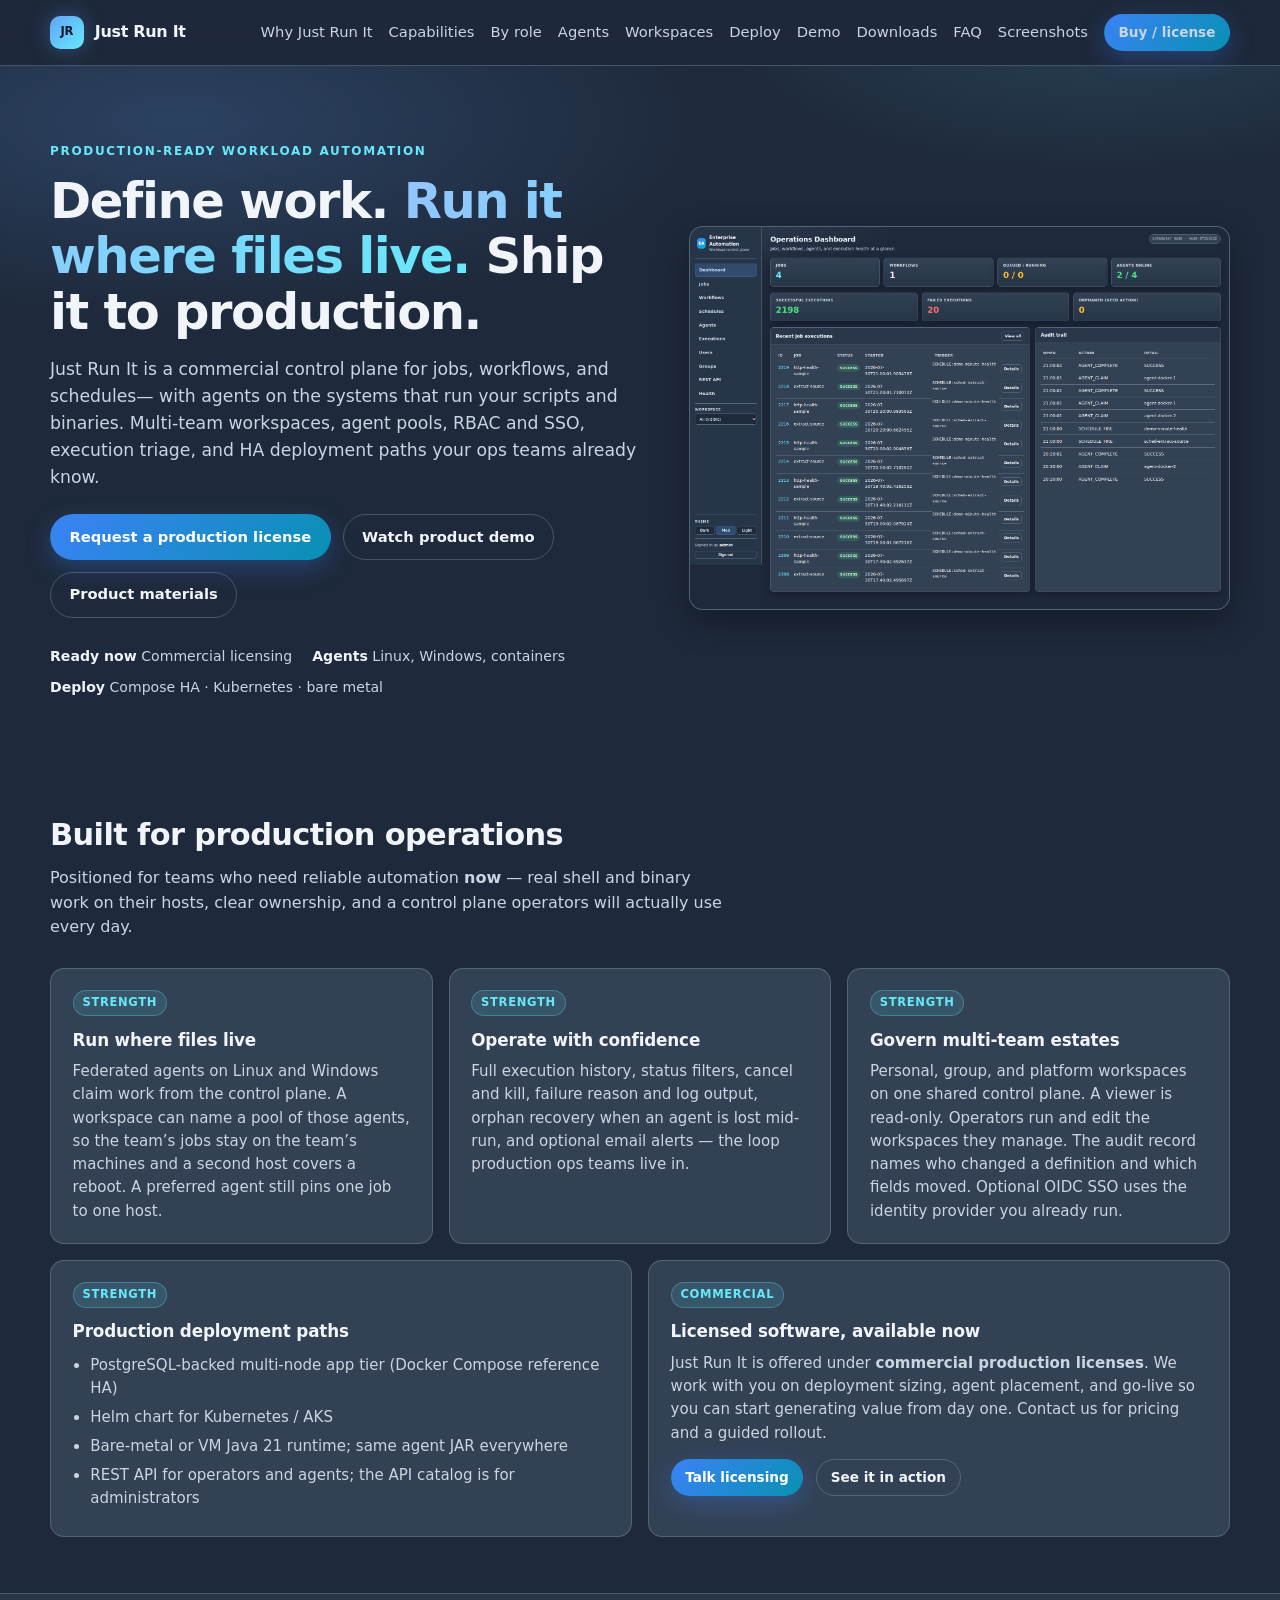
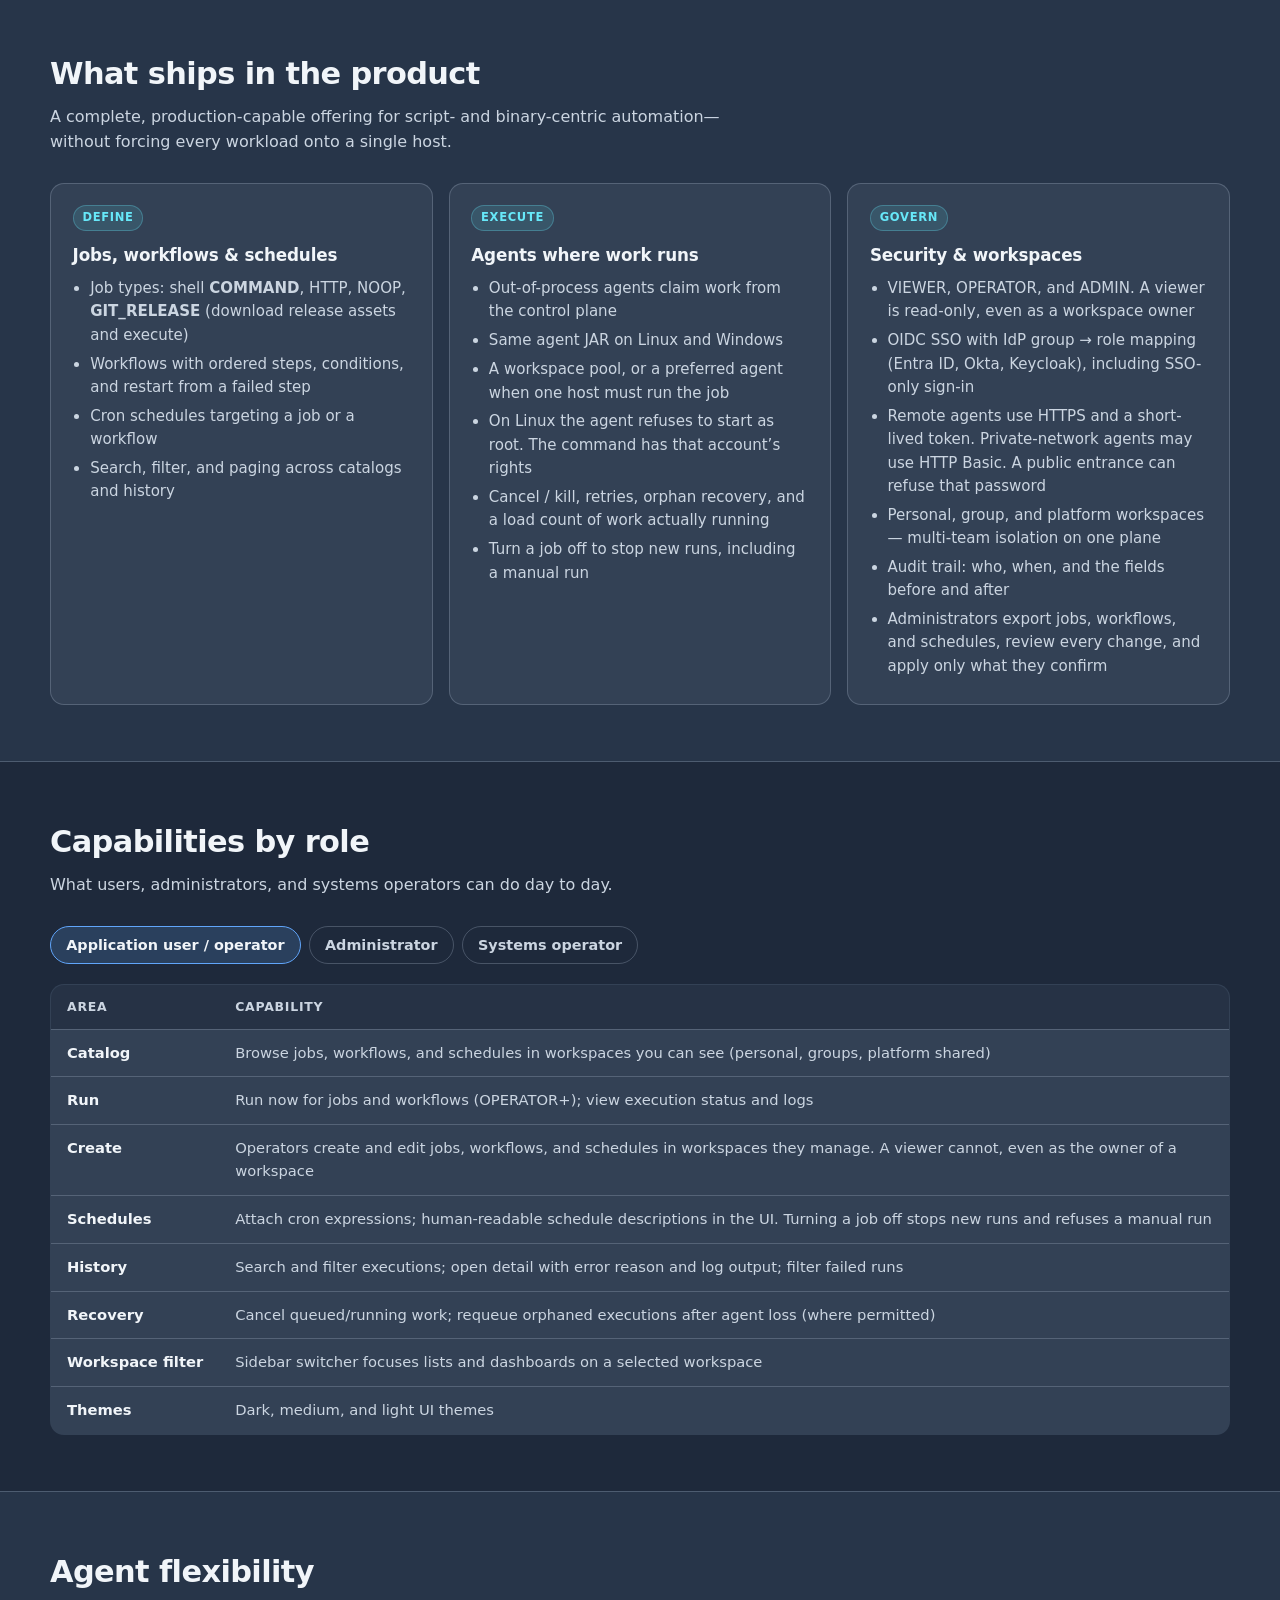
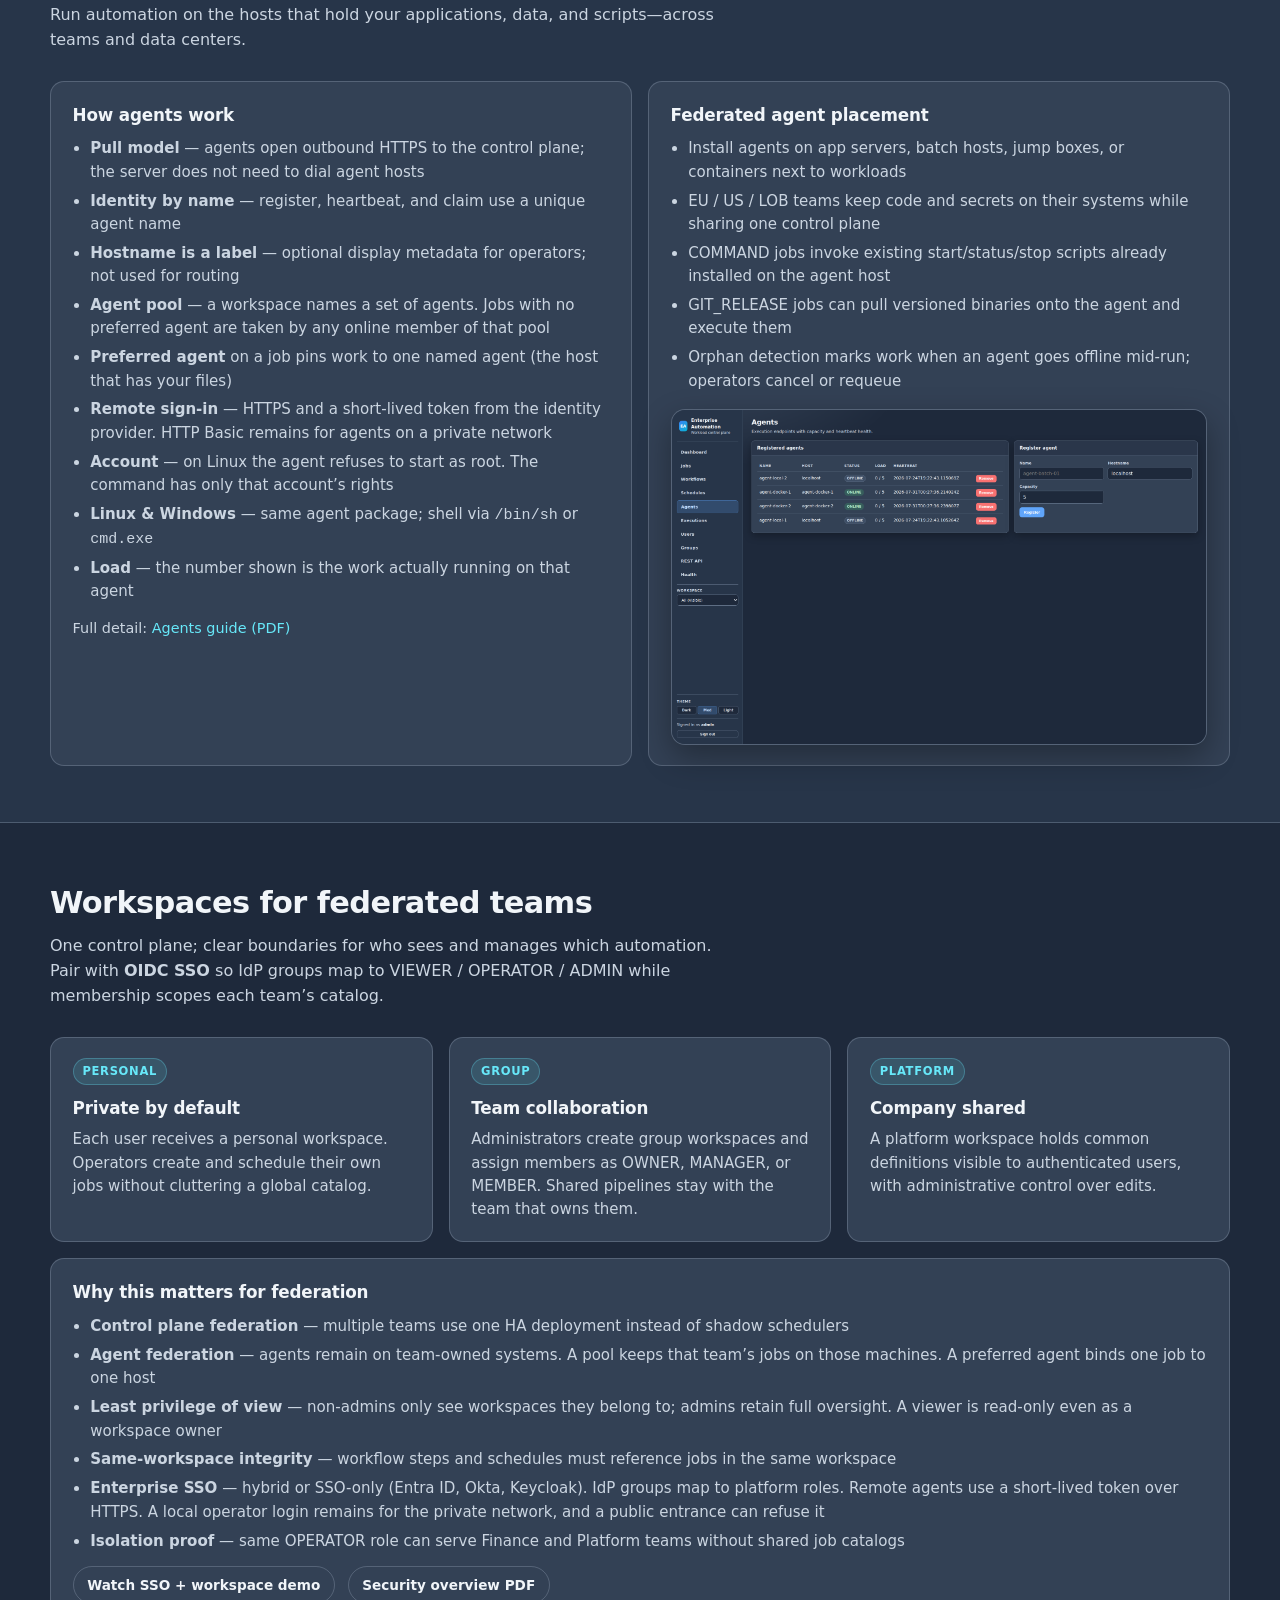
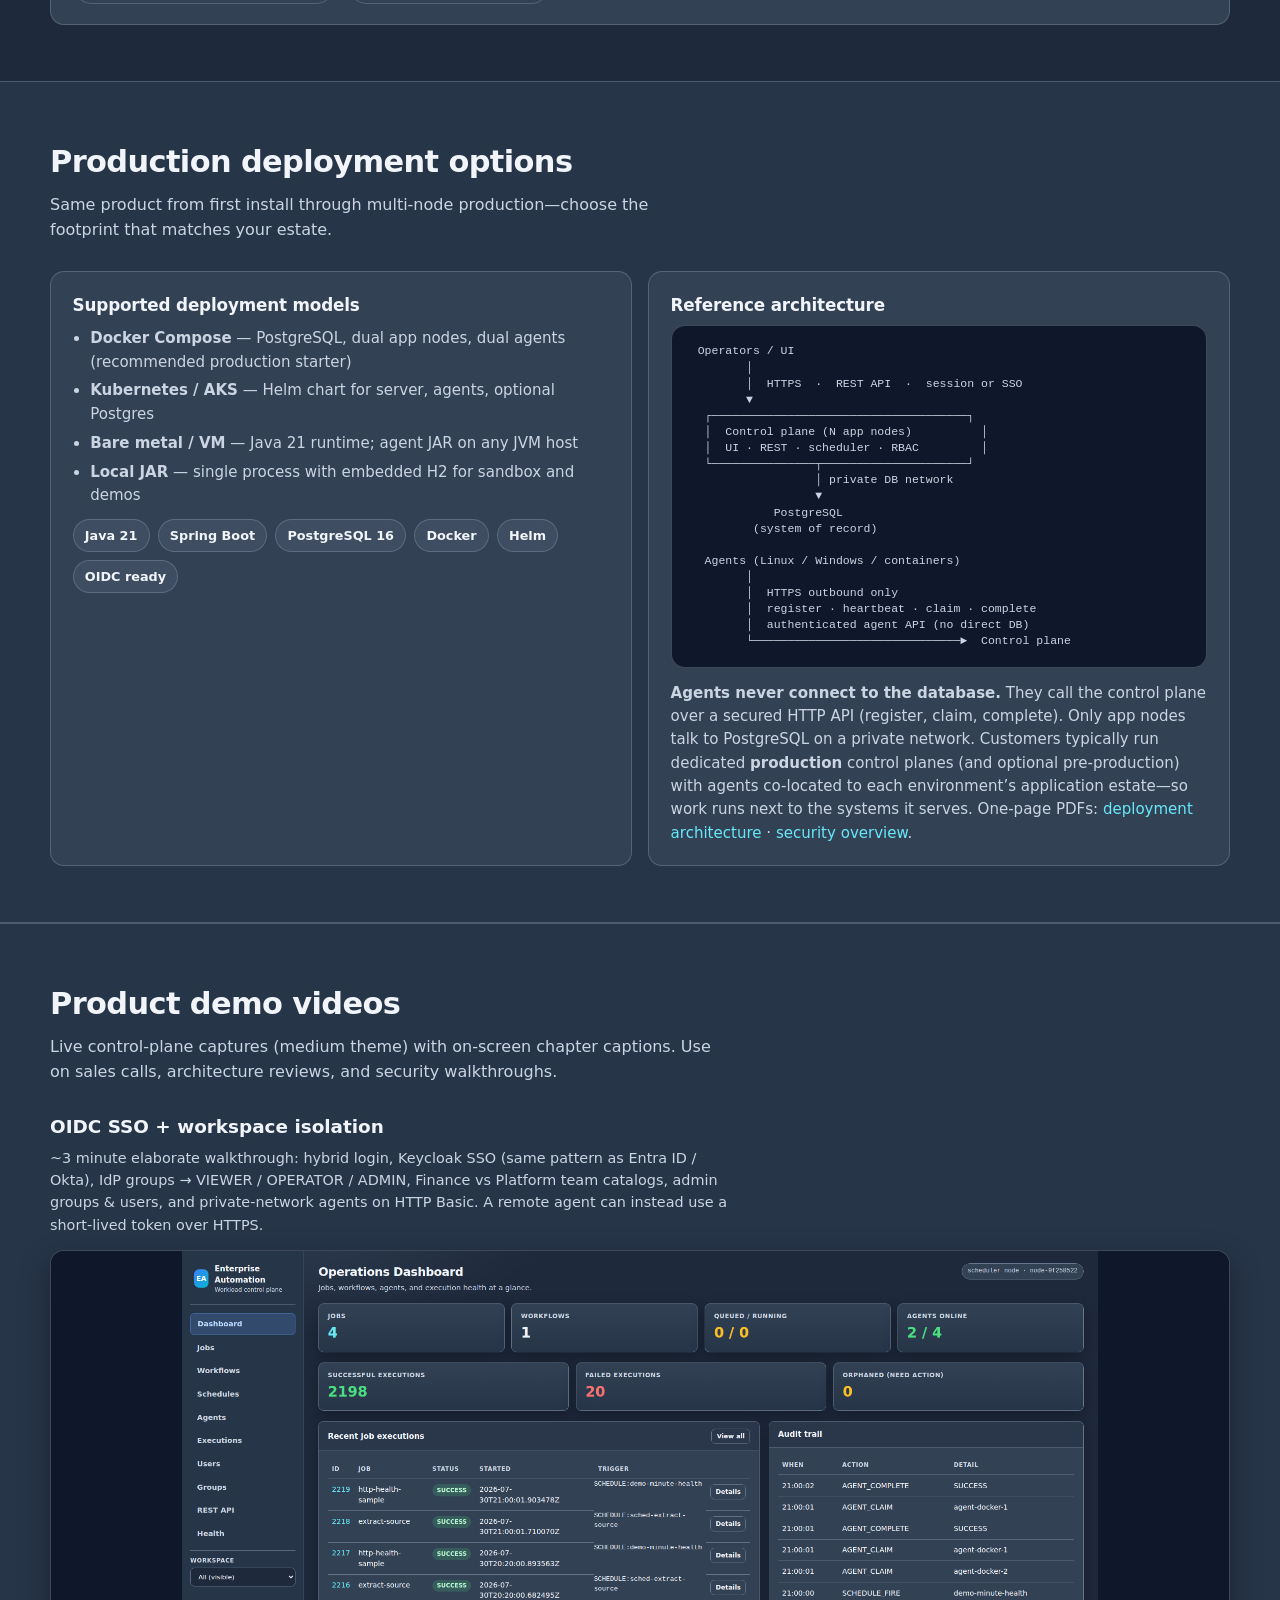
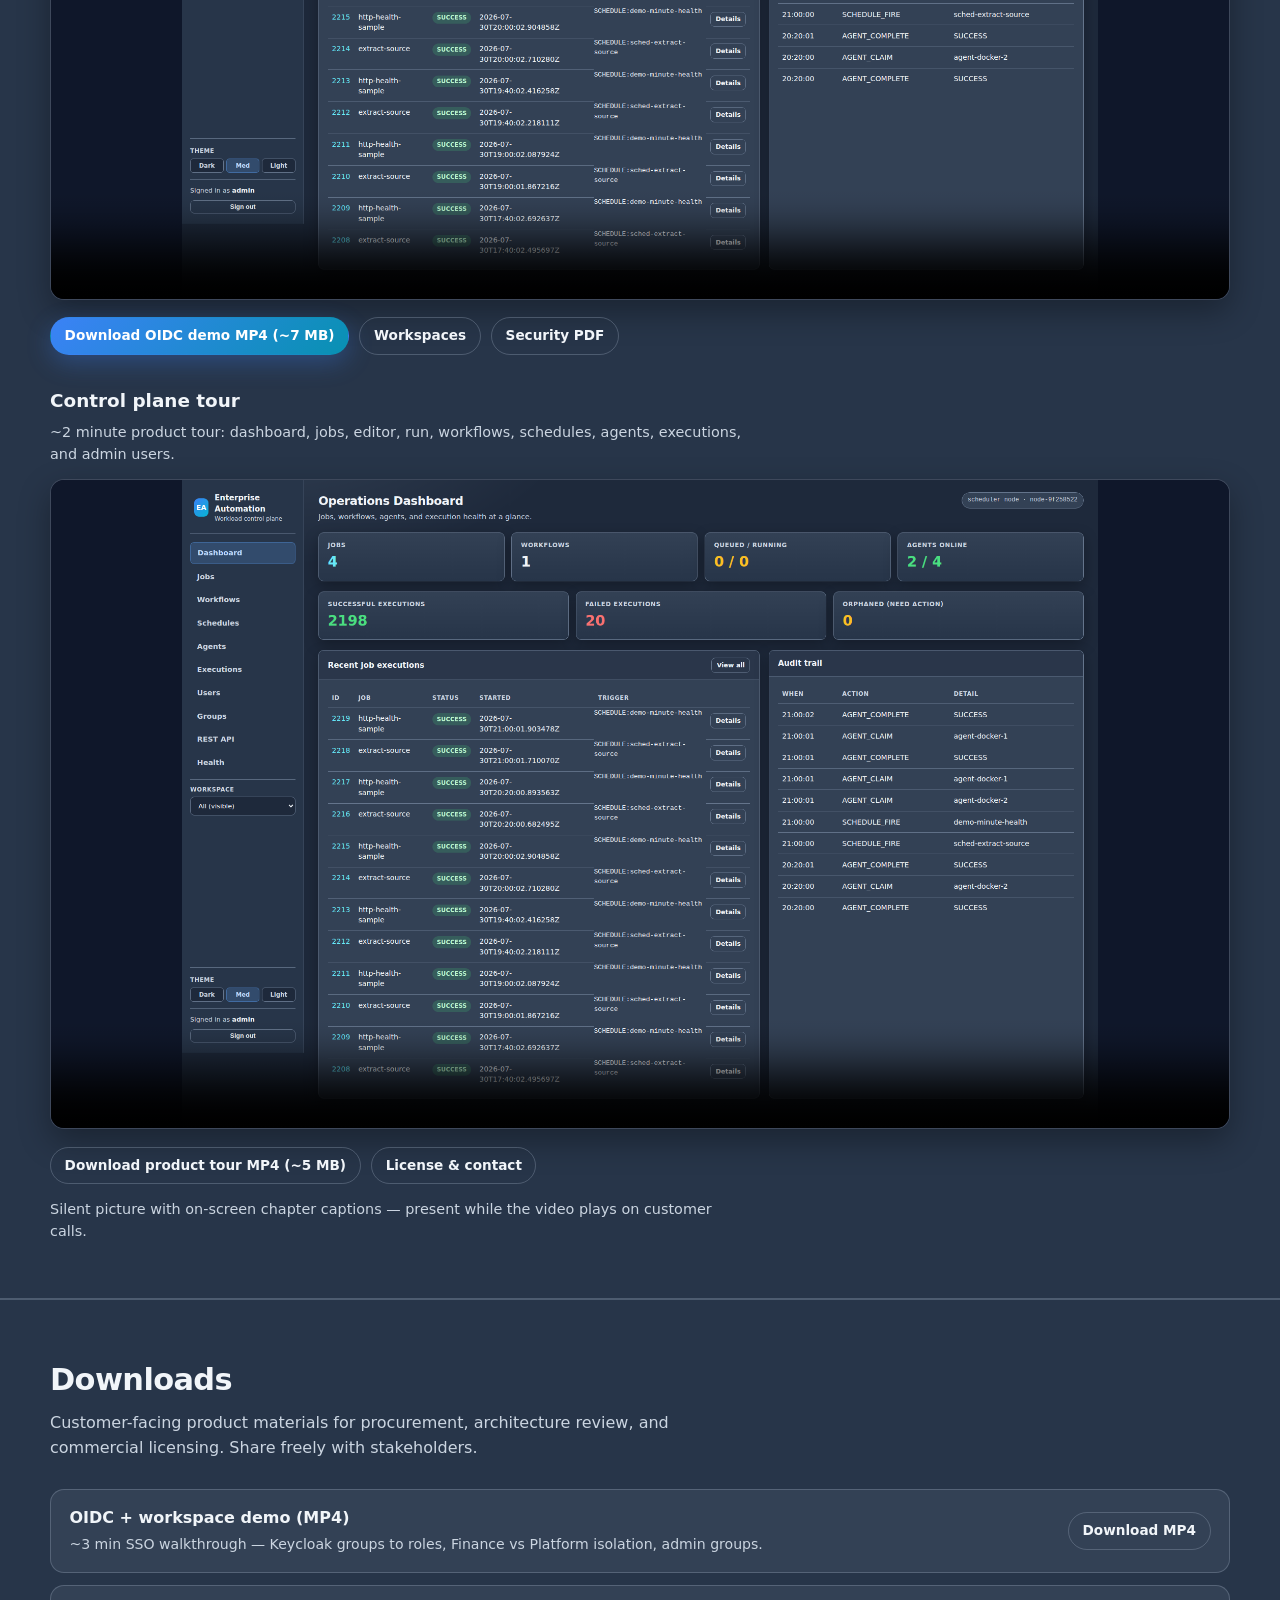
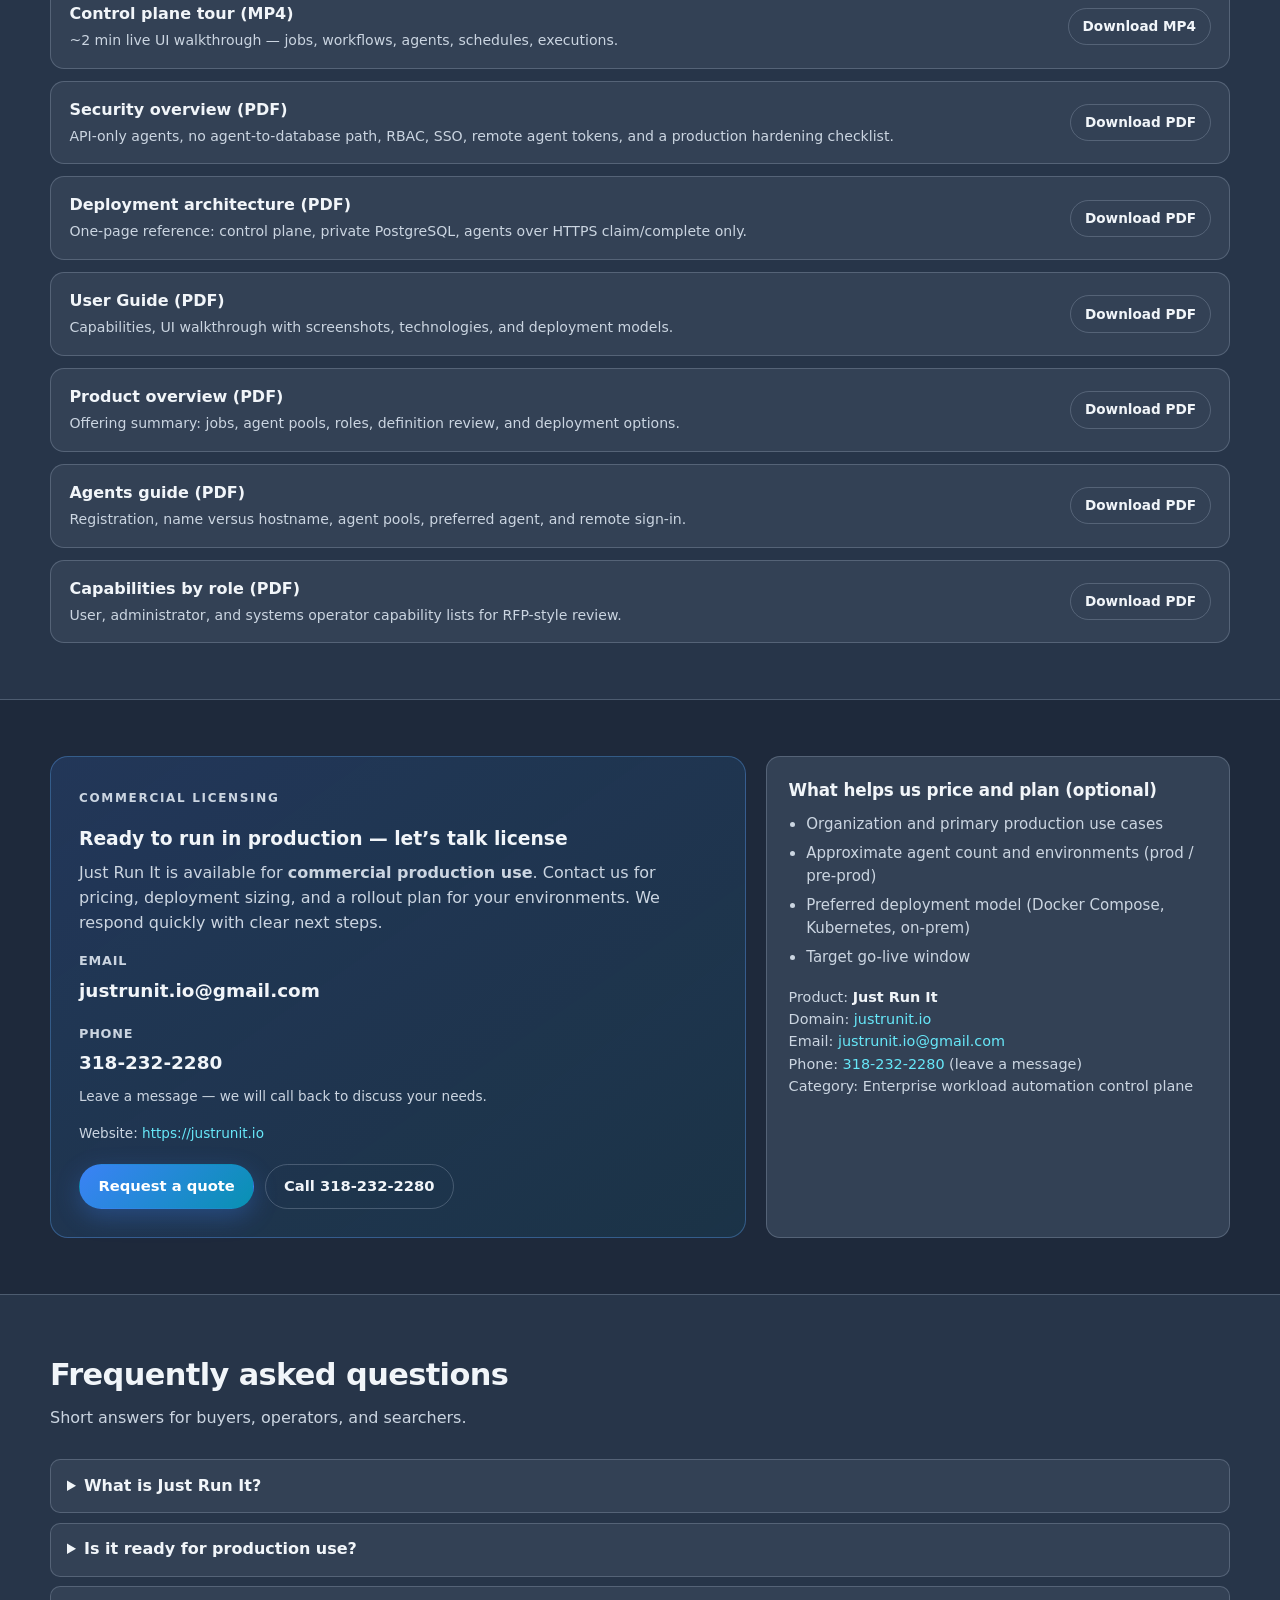
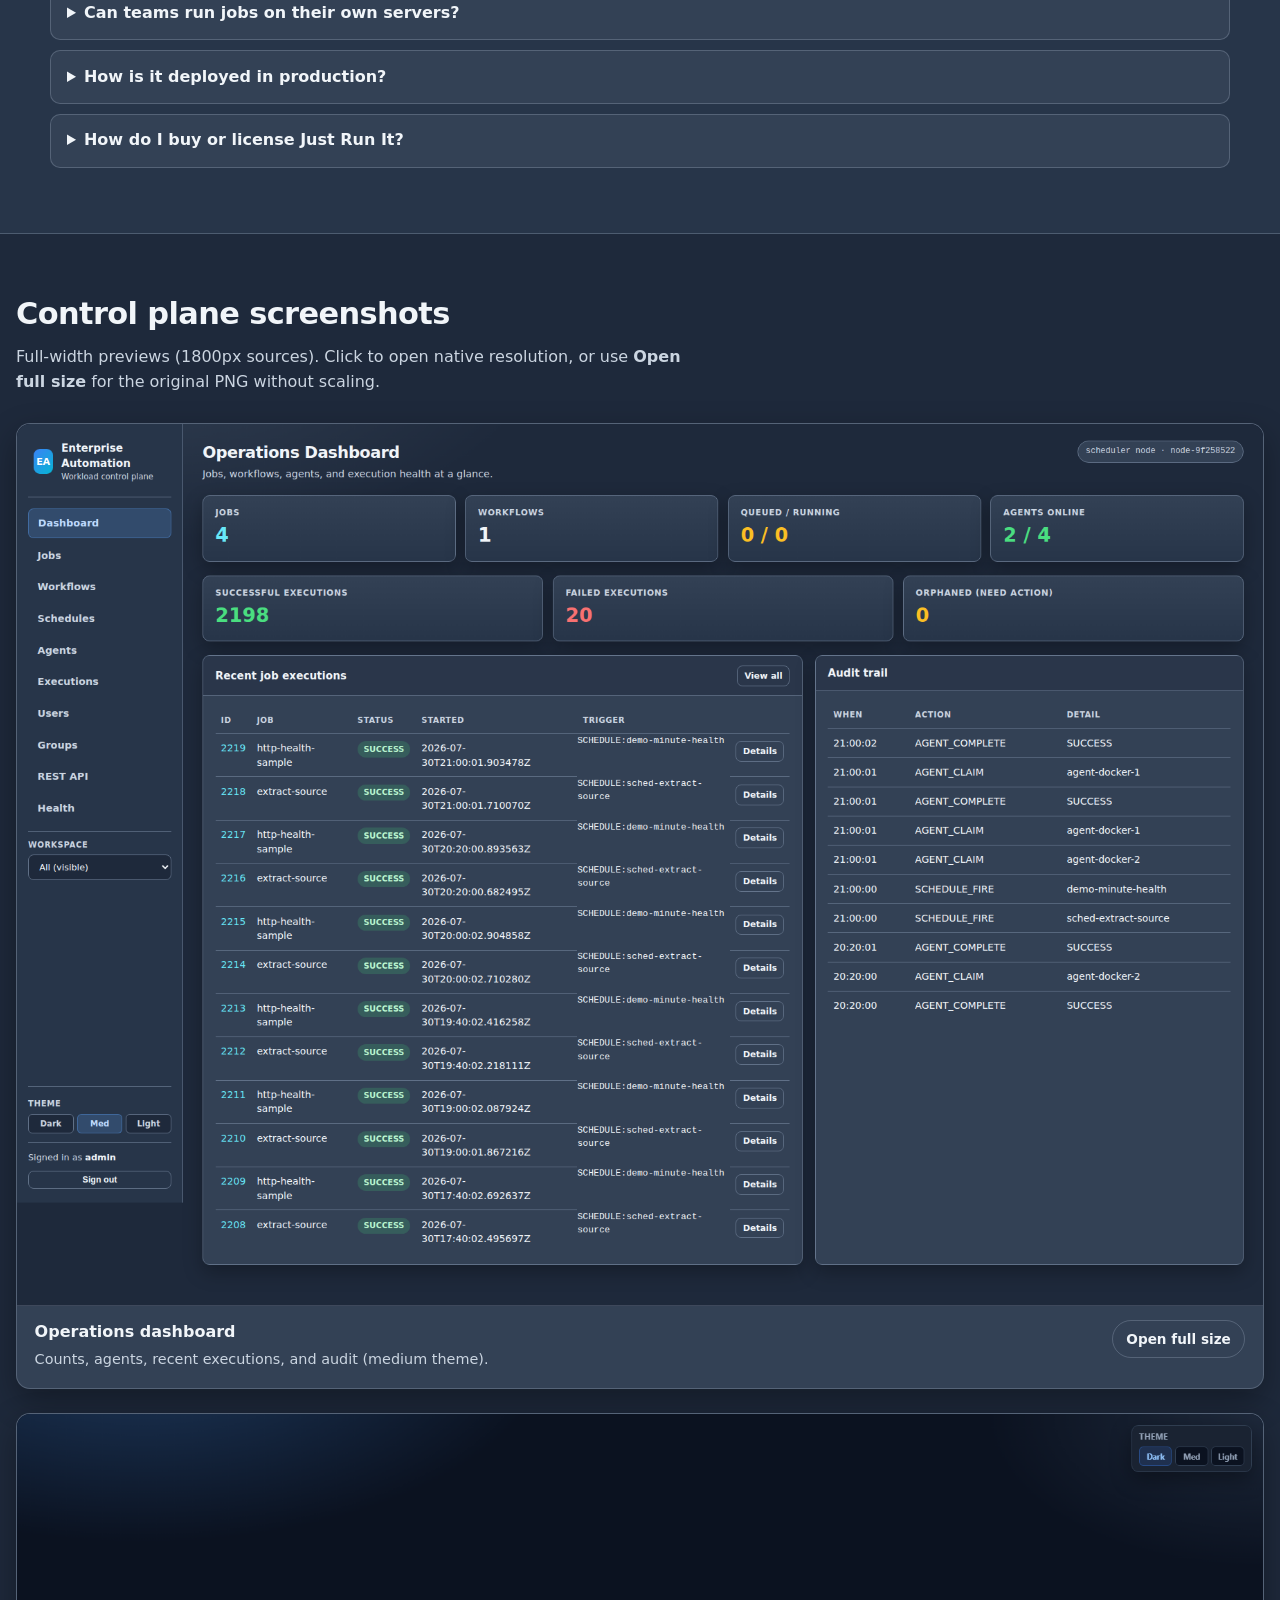
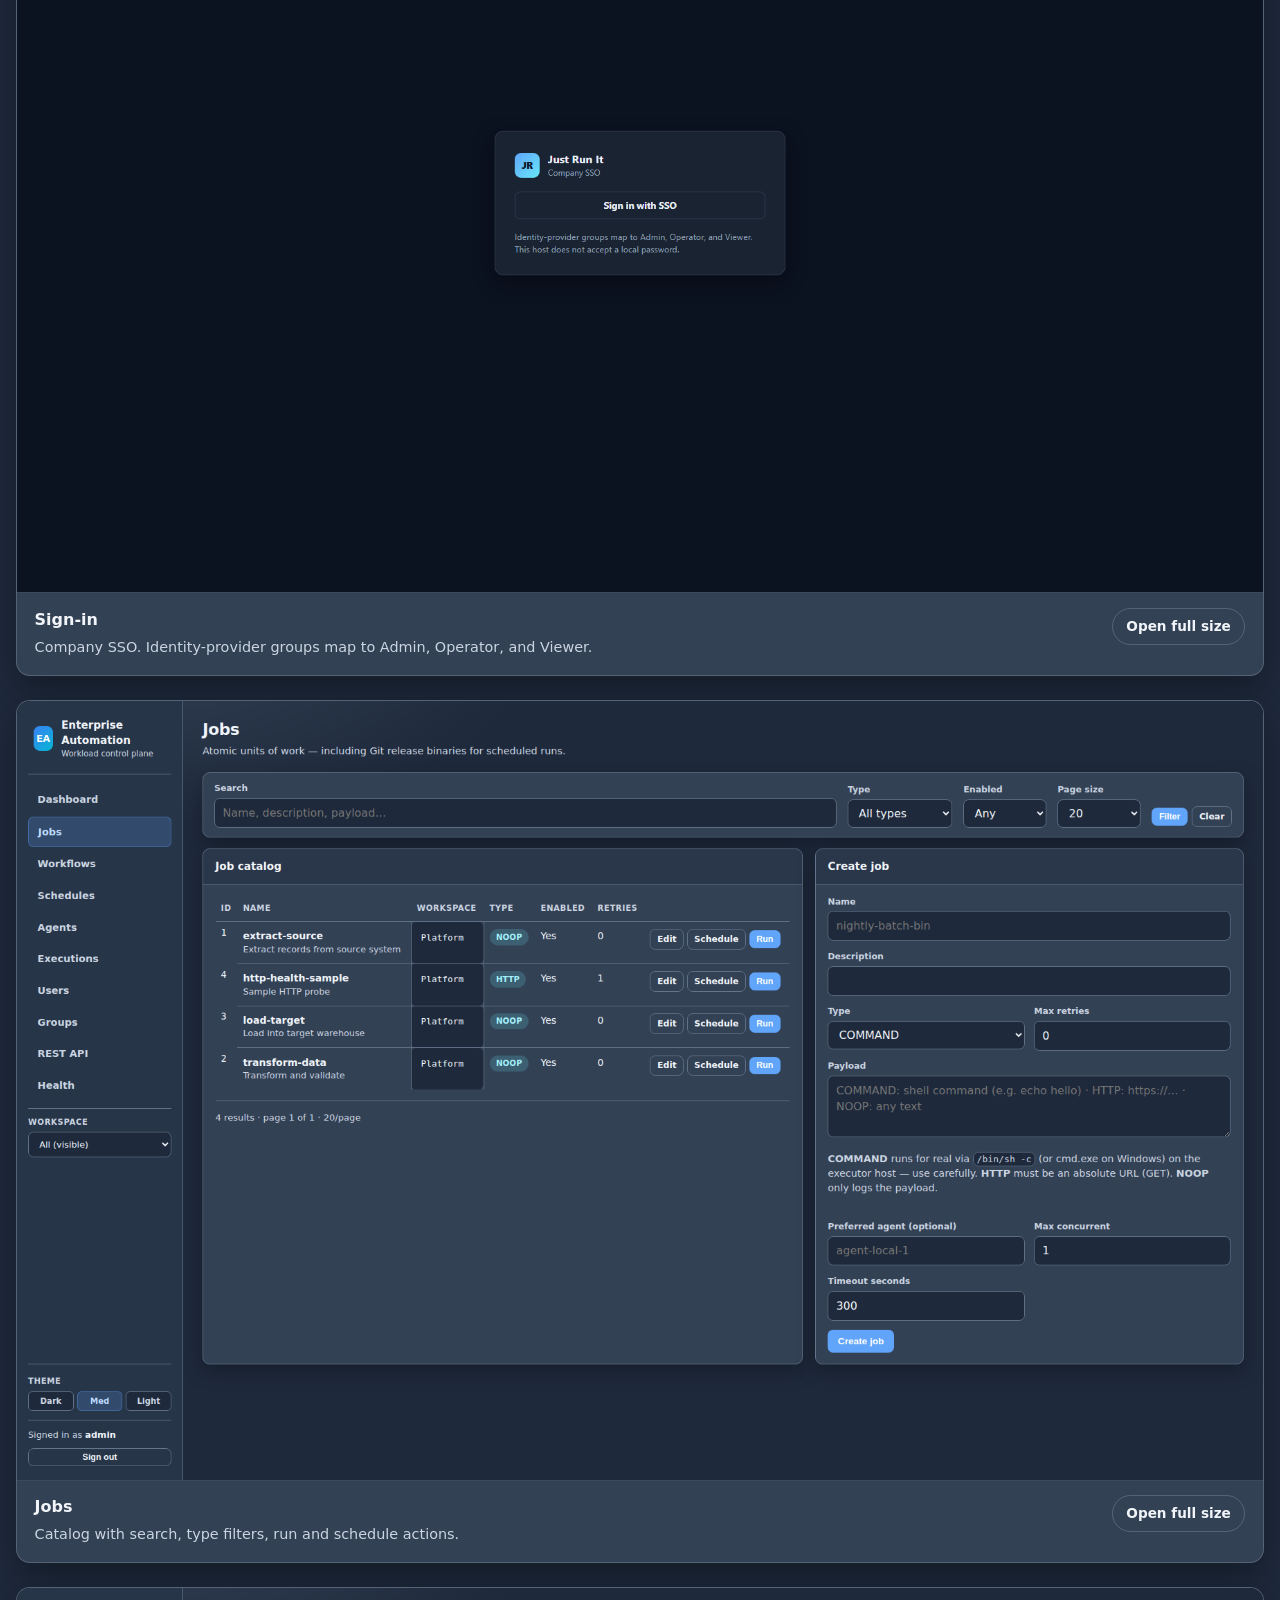
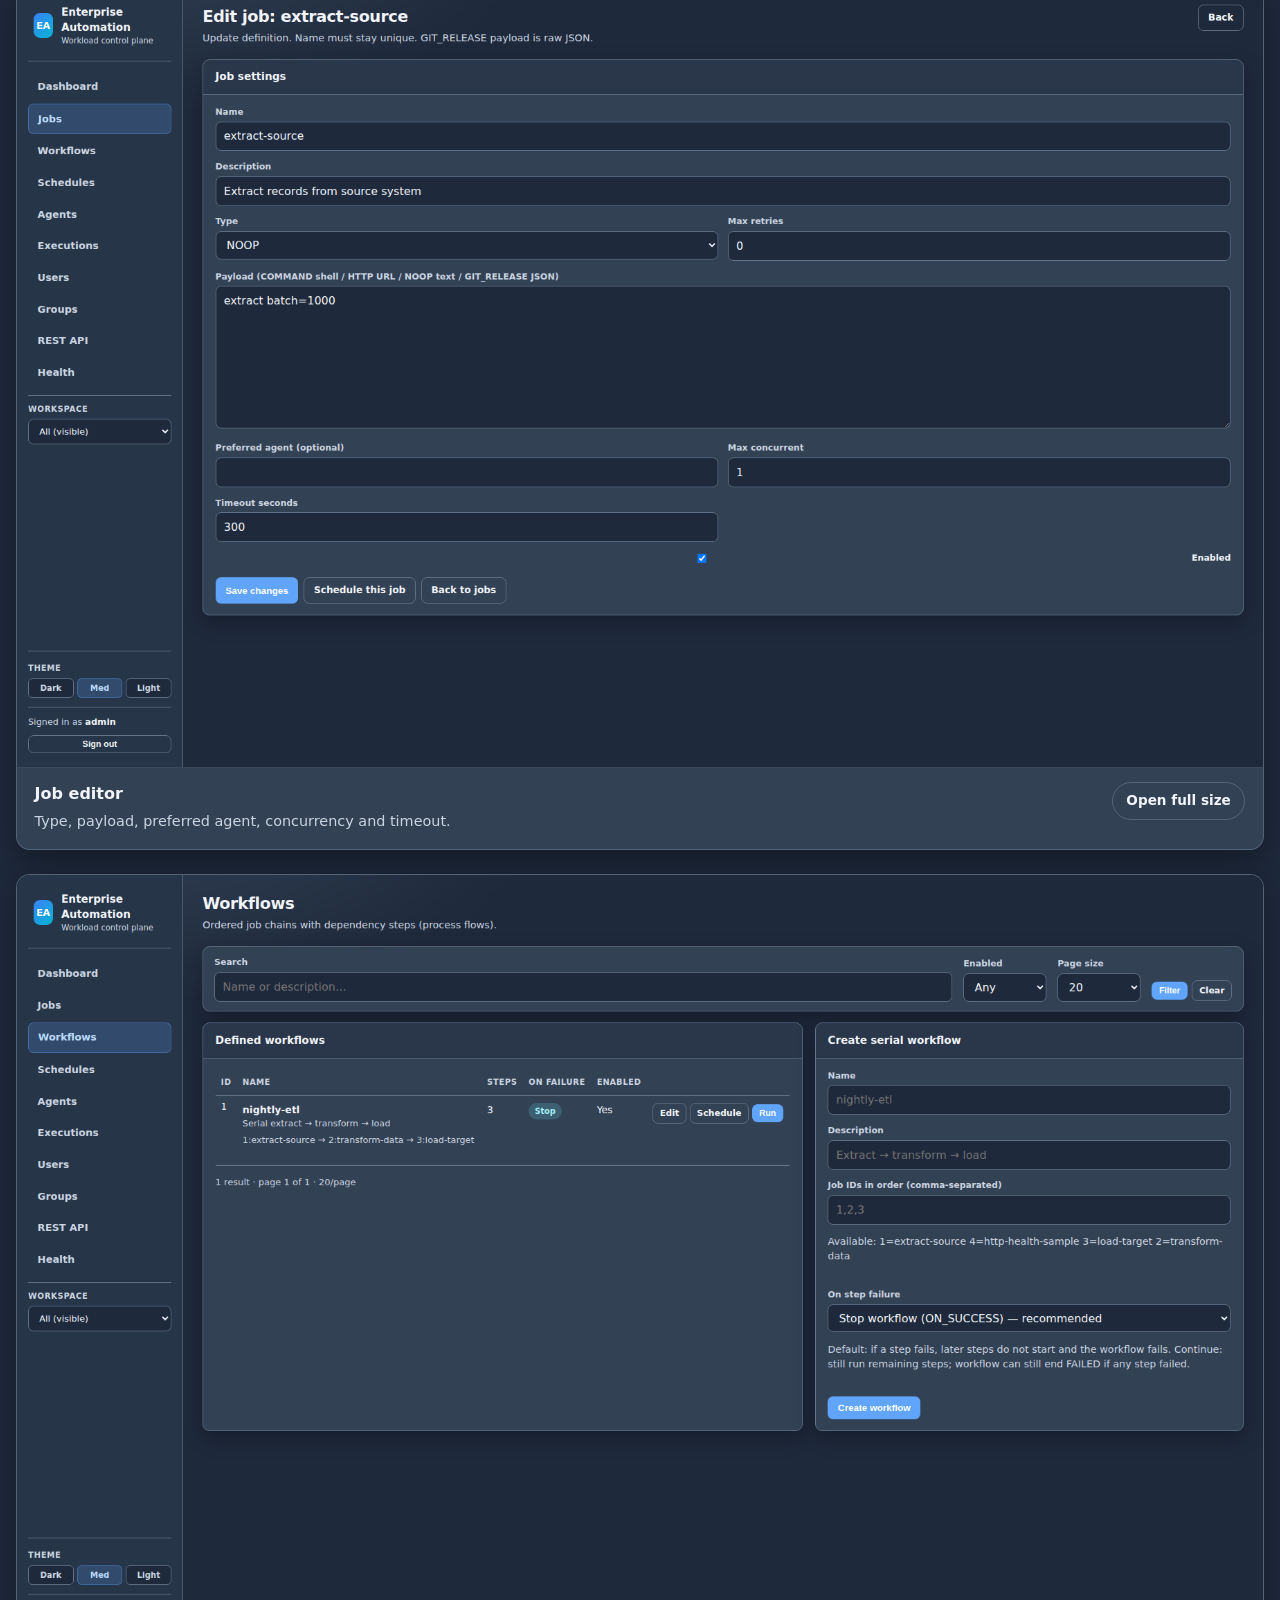
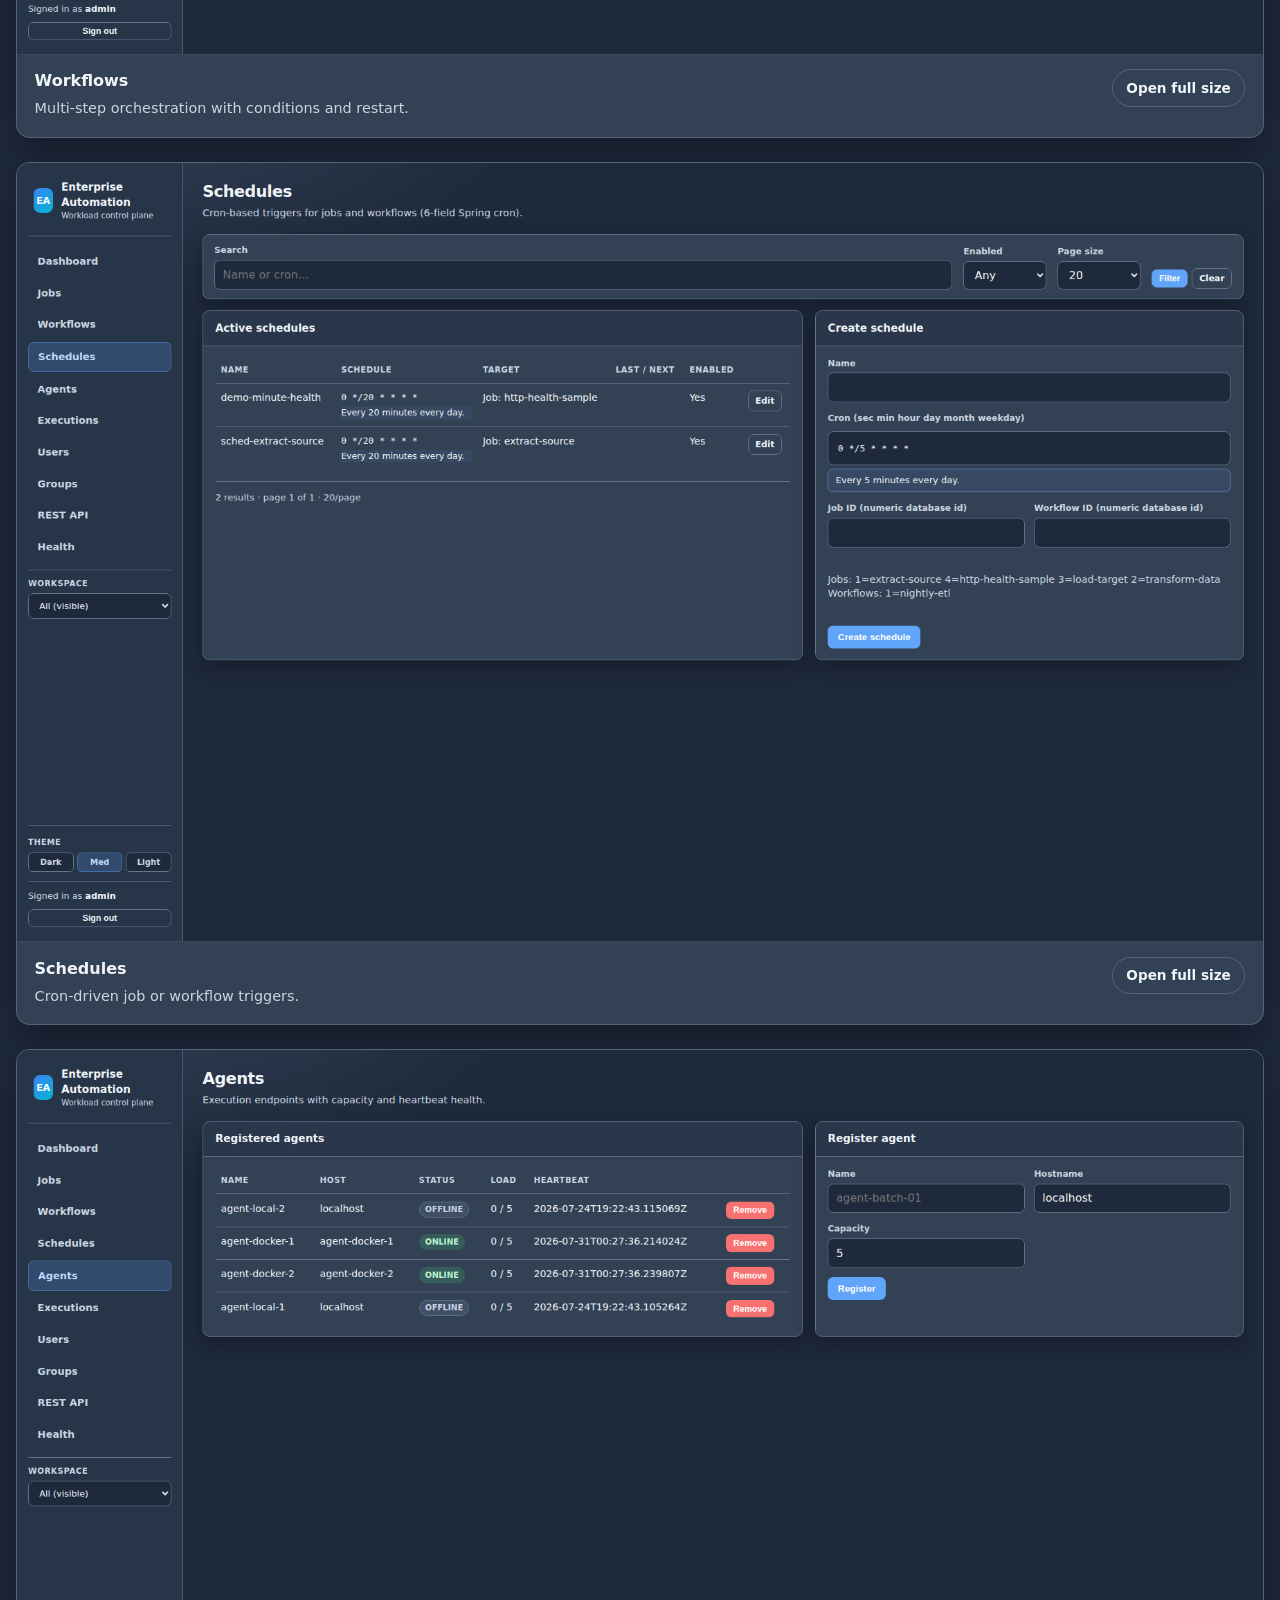
==== commit 01e8a6d3: "docs(website): refresh public copy for current capabilities Update the homepage, llms.txt, and the f" ====
--- a/index.html
+++ b/index.html
@@ -71,9 +71,12 @@
           "Workflows with conditions and restart",
           "Cron schedules",
           "Federated Linux and Windows agents",
+          "Agent pools and preferred-agent pinning",
           "Personal and group workspaces with multi-team isolation",
           "HA Docker Compose and Helm deployment",
           "Local RBAC and OIDC SSO with IdP group role mapping",
+          "Definition export, review, and apply",
+          "Audit of who changed a definition and which fields moved",
           "Execution triage and orphan recovery"
         ]
       }
@@ -114,7 +117,7 @@
           <p class="lead">
             Just Run It is a commercial control plane for jobs, workflows, and schedules—
             with agents on the systems that run your scripts and binaries. Multi-team workspaces,
-            RBAC and SSO, execution triage, and HA deployment paths your ops teams already know.
+            agent pools, RBAC and SSO, execution triage, and HA deployment paths your ops teams already know.
           </p>
           <div class="hero-cta">
             <a class="btn btn-primary" href="#contact">Request a production license</a>
@@ -158,8 +161,9 @@
             <h3>Run where files live</h3>
             <p>
               Federated agents on Linux and Windows claim work from the control plane.
-              Pin jobs to preferred hosts so start/stop scripts, batch jobs, and release
-              binaries execute next to the data and files they depend on.
+              A workspace can name a pool of those agents, so the team’s jobs stay on the
+              team’s machines and a second host covers a reboot. A preferred agent still
+              pins one job to one host.
             </p>
           </article>
           <article class="card">
@@ -176,8 +180,9 @@
             <h3>Govern multi-team estates</h3>
             <p>
               Personal, group, and platform workspaces on one shared control plane.
-              VIEWER / OPERATOR / ADMIN roles, audit attribution, and optional OIDC SSO
-              for enterprise identity.
+              A viewer is read-only. Operators run and edit the workspaces they manage.
+              The audit record names who changed a definition and which fields moved.
+              Optional OIDC SSO uses the identity provider you already run.
             </p>
           </article>
         </div>
@@ -189,7 +194,7 @@
               <li>PostgreSQL-backed multi-node app tier (Docker Compose reference HA)</li>
               <li>Helm chart for Kubernetes / AKS</li>
               <li>Bare-metal or VM Java 21 runtime; same agent JAR everywhere</li>
-              <li>REST API alongside the web UI for integration</li>
+              <li>REST API for operators and agents; the API catalog is for administrators</li>
             </ul>
           </article>
           <article class="card">
@@ -232,19 +237,22 @@
             <ul>
               <li>Out-of-process agents claim work from the control plane</li>
               <li>Same agent JAR on Linux and Windows</li>
-              <li>Preferred agent pinning for host-specific scripts</li>
-              <li>Cancel / kill, retries, and orphan recovery when an agent is lost mid-run</li>
+              <li>A workspace pool, or a preferred agent when one host must run the job</li>
+              <li>On Linux the agent refuses to start as root. The command has that account’s rights</li>
+              <li>Cancel / kill, retries, orphan recovery, and a load count of work actually running</li>
+              <li>Turn a job off to stop new runs, including a manual run</li>
             </ul>
           </article>
           <article class="card">
             <span class="tag">Govern</span>
             <h3>Security &amp; workspaces</h3>
             <ul>
-              <li>Local users with VIEWER / OPERATOR / ADMIN roles</li>
-              <li>OIDC SSO with IdP group → role mapping (Entra ID, Okta, Keycloak)</li>
-              <li>Hybrid mode: SSO for people + local break-glass; agents use HTTP Basic</li>
+              <li>VIEWER, OPERATOR, and ADMIN. A viewer is read-only, even as a workspace owner</li>
+              <li>OIDC SSO with IdP group → role mapping (Entra ID, Okta, Keycloak), including SSO-only sign-in</li>
+              <li>Remote agents use HTTPS and a short-lived token. Private-network agents may use HTTP Basic. A public entrance can refuse that password</li>
               <li>Personal, group, and platform workspaces — multi-team isolation on one plane</li>
-              <li>Audit trail with actor attribution</li>
+              <li>Audit trail: who, when, and the fields before and after</li>
+              <li>Administrators export jobs, workflows, and schedules, review every change, and apply only what they confirm</li>
             </ul>
           </article>
         </div>
@@ -271,8 +279,8 @@
             <tbody>
               <tr><td>Catalog</td><td>Browse jobs, workflows, and schedules in workspaces you can see (personal, groups, platform shared)</td></tr>
               <tr><td>Run</td><td>Run now for jobs and workflows (OPERATOR+); view execution status and logs</td></tr>
-              <tr><td>Create</td><td>Create and edit jobs, workflows, and schedules in workspaces you manage (personal ownership or group manager)</td></tr>
-              <tr><td>Schedules</td><td>Attach cron expressions; human-readable schedule descriptions in the UI</td></tr>
+              <tr><td>Create</td><td>Operators create and edit jobs, workflows, and schedules in workspaces they manage. A viewer cannot, even as the owner of a workspace</td></tr>
+              <tr><td>Schedules</td><td>Attach cron expressions; human-readable schedule descriptions in the UI. Turning a job off stops new runs and refuses a manual run</td></tr>
               <tr><td>History</td><td>Search and filter executions; open detail with error reason and log output; filter failed runs</td></tr>
               <tr><td>Recovery</td><td>Cancel queued/running work; requeue orphaned executions after agent loss (where permitted)</td></tr>
               <tr><td>Workspace filter</td><td>Sidebar switcher focuses lists and dashboards on a selected workspace</td></tr>
@@ -292,8 +300,9 @@
               <tr><td>Groups</td><td>Create group workspaces; add and remove members (OWNER / MANAGER / MEMBER)</td></tr>
               <tr><td>Platform workspace</td><td>Maintain company-shared job definitions visible to authenticated users</td></tr>
               <tr><td>Security modes</td><td>Local accounts, hybrid, or OIDC-primary SSO with role mapping from the identity provider</td></tr>
-              <tr><td>Agents</td><td>Register, monitor, and remove agents; align naming for preferred-agent targeting</td></tr>
-              <tr><td>API</td><td>Full REST surface for automation, CI, and integration</td></tr>
+              <tr><td>Agents</td><td>Register, monitor, and remove agents. Assign an agent pool to a workspace. A preferred agent still pins one job to one name</td></tr>
+              <tr><td>Definitions</td><td>Export jobs, workflows, and schedules. Review adds, updates, and removals, then apply only the confirmed lines. Run history is not in the file</td></tr>
+              <tr><td>API</td><td>The API catalog is for administrators. Operators and the agents call the API. Viewers do not</td></tr>
             </tbody>
           </table>
         </div>
@@ -311,7 +320,9 @@
               <tr><td>Health</td><td>Spring Actuator health, readiness, metrics, Prometheus endpoint</td></tr>
               <tr><td>Notifications</td><td>Optional email on failure (and optional success) via SMTP</td></tr>
               <tr><td>Artifacts</td><td>Configurable cache directory for GIT_RELEASE downloads on server or agent hosts</td></tr>
-              <tr><td>Observability</td><td>Dashboard counts, audit events, execution diagnostics for ops triage</td></tr>
+              <tr><td>Agent identity</td><td>Remote agents use a confidential client and a short-lived token over HTTPS. Private-network agents may use a local operator login</td></tr>
+              <tr><td>Agent host</td><td>On Linux the agent refuses to start as root. Packaged containers drop extra privileges and keep the root filesystem read-only</td></tr>
+              <tr><td>Observability</td><td>Dashboard counts, audit of field changes, and execution diagnostics for ops triage</td></tr>
             </tbody>
           </table>
         </div>
@@ -331,9 +342,12 @@
               <li><strong>Pull model</strong> — agents open outbound HTTPS to the control plane; the server does not need to dial agent hosts</li>
               <li><strong>Identity by name</strong> — register, heartbeat, and claim use a unique agent name</li>
               <li><strong>Hostname is a label</strong> — optional display metadata for operators; not used for routing</li>
-              <li><strong>Preferred agent</strong> on a job pins work to a named agent (the host that has your files)</li>
+              <li><strong>Agent pool</strong> — a workspace names a set of agents. Jobs with no preferred agent are taken by any online member of that pool</li>
+              <li><strong>Preferred agent</strong> on a job pins work to one named agent (the host that has your files)</li>
+              <li><strong>Remote sign-in</strong> — HTTPS and a short-lived token from the identity provider. HTTP Basic remains for agents on a private network</li>
+              <li><strong>Account</strong> — on Linux the agent refuses to start as root. The command has only that account’s rights</li>
               <li><strong>Linux &amp; Windows</strong> — same agent package; shell via <code>/bin/sh</code> or <code>cmd.exe</code></li>
-              <li><strong>Scale-out</strong> — run multiple agent processes for parallel capacity</li>
+              <li><strong>Load</strong> — the number shown is the work actually running on that agent</li>
             </ul>
             <p style="margin-top:0.85rem;color:var(--muted);font-size:0.9rem">
               Full detail: <a href="downloads/JustRunIt-Agents-Guide.pdf">Agents guide (PDF)</a>
@@ -386,10 +400,10 @@
           <h3>Why this matters for federation</h3>
           <ul>
             <li><strong>Control plane federation</strong> — multiple teams use one HA deployment instead of shadow schedulers</li>
-            <li><strong>Agent federation</strong> — agents remain on team-owned systems; preferred agent binds a job to the right host</li>
-            <li><strong>Least privilege of view</strong> — non-admins only see workspaces they belong to; admins retain full oversight</li>
+            <li><strong>Agent federation</strong> — agents remain on team-owned systems. A pool keeps that team’s jobs on those machines. A preferred agent binds one job to one host</li>
+            <li><strong>Least privilege of view</strong> — non-admins only see workspaces they belong to; admins retain full oversight. A viewer is read-only even as a workspace owner</li>
             <li><strong>Same-workspace integrity</strong> — workflow steps and schedules must reference jobs in the same workspace</li>
-            <li><strong>Enterprise SSO</strong> — hybrid or OIDC-primary modes (Entra ID, Okta, Keycloak); IdP groups map to platform roles; agents keep HTTP Basic service accounts</li>
+            <li><strong>Enterprise SSO</strong> — hybrid or SSO-only (Entra ID, Okta, Keycloak). IdP groups map to platform roles. Remote agents use a short-lived token over HTTPS. A local operator login remains for the private network, and a public entrance can refuse it</li>
             <li><strong>Isolation proof</strong> — same OPERATOR role can serve Finance and Platform teams without shared job catalogs</li>
           </ul>
           <p style="margin-top:0.85rem">
@@ -474,7 +488,7 @@
           <p class="demo-note" style="margin-top:0;margin-bottom:0.85rem">
             ~3 minute elaborate walkthrough: hybrid login, Keycloak SSO (same pattern as Entra ID / Okta),
             IdP groups → VIEWER / OPERATOR / ADMIN, Finance vs Platform team catalogs, admin groups &amp; users,
-            and agents on HTTP Basic (not browser OAuth).
+            and private-network agents on HTTP Basic. A remote agent can instead use a short-lived token over HTTPS.
           </p>
           <div class="demo-player">
             <video
@@ -555,7 +569,7 @@
           <div class="download-item">
             <div>
               <h3>Security overview (PDF)</h3>
-              <p>One-page brief: API-only agents, no agent-to-database path, RBAC/OIDC, production hardening checklist.</p>
+              <p>API-only agents, no agent-to-database path, RBAC, SSO, remote agent tokens, and a production hardening checklist.</p>
             </div>
             <a class="btn btn-secondary btn-sm" href="downloads/JustRunIt-Security-Overview.pdf" download>Download PDF</a>
           </div>
@@ -576,14 +590,14 @@
           <div class="download-item">
             <div>
               <h3>Product overview (PDF)</h3>
-              <p>Offering summary: features, roles, agents, workspaces, and deployment options.</p>
+              <p>Offering summary: jobs, agent pools, roles, definition review, and deployment options.</p>
             </div>
             <a class="btn btn-secondary btn-sm" href="downloads/JustRunIt-Product-Overview.pdf" download>Download PDF</a>
           </div>
           <div class="download-item">
             <div>
               <h3>Agents guide (PDF)</h3>
-              <p>Registration, name vs hostname, preferred agent, and federated placement.</p>
+              <p>Registration, name versus hostname, agent pools, preferred agent, and remote sign-in.</p>
             </div>
             <a class="btn btn-secondary btn-sm" href="downloads/JustRunIt-Agents-Guide.pdf" download>Download PDF</a>
           </div>
@@ -657,11 +671,11 @@
           </details>
           <details>
             <summary>Is it ready for production use?</summary>
-            <p>Yes. The product ships with the capabilities operators need day to day — real COMMAND jobs, workflows, cron schedules, federated agents, workspaces, RBAC, optional OIDC, execution triage, and production deployment options (Compose HA, Kubernetes/Helm, bare metal). Commercial licenses are available now.</p>
+            <p>Yes. The product ships with the capabilities operators need day to day — real COMMAND jobs, workflows, cron schedules, federated agents and agent pools, workspaces, RBAC, optional OIDC, definition export with review and apply, execution triage, and production deployment options (Compose HA, Kubernetes/Helm, bare metal). Commercial licenses are available now.</p>
           </details>
           <details>
             <summary>Can teams run jobs on their own servers?</summary>
-            <p>Yes. Install agents on team-owned systems and pin jobs with preferred agent names. Workspaces keep personal and group catalogs separate on one shared control plane.</p>
+            <p>Yes. Install agents on team-owned systems. Assign those agents to the workspace pool so any online member can take the next job, or pin one job to one agent name. Workspaces keep personal and group catalogs separate on one shared control plane.</p>
           </details>
           <details>
             <summary>How is it deployed in production?</summary>
@@ -698,10 +712,10 @@
           </figure>
           <figure class="shot">
             <a class="shot-frame" href="assets/images/full/01-login.png" data-full="assets/images/full/01-login.png">
-              <img src="assets/images/01-login.png" srcset="assets/images/full/01-login.png 1800w" width="1800" height="1125" alt="Just Run It sign-in page with local login" loading="lazy" decoding="async" />
-            </a>
-            <figcaption>
-              <div class="cap-text"><strong>Sign-in</strong> Hybrid local + OIDC SSO; IdP groups map to platform roles.</div>
+              <img src="assets/images/01-login.png" srcset="assets/images/full/01-login.png 1800w" width="1800" height="1125" alt="Just Run It sign-in with company SSO" loading="lazy" decoding="async" />
+            </a>
+            <figcaption>
+              <div class="cap-text"><strong>Sign-in</strong> Company SSO. Identity-provider groups map to Admin, Operator, and Viewer.</div>
               <div class="shot-actions"><a class="btn btn-secondary btn-sm" href="assets/images/full/01-login.png" target="_blank" rel="noopener">Open full size</a></div>
             </figcaption>
           </figure>
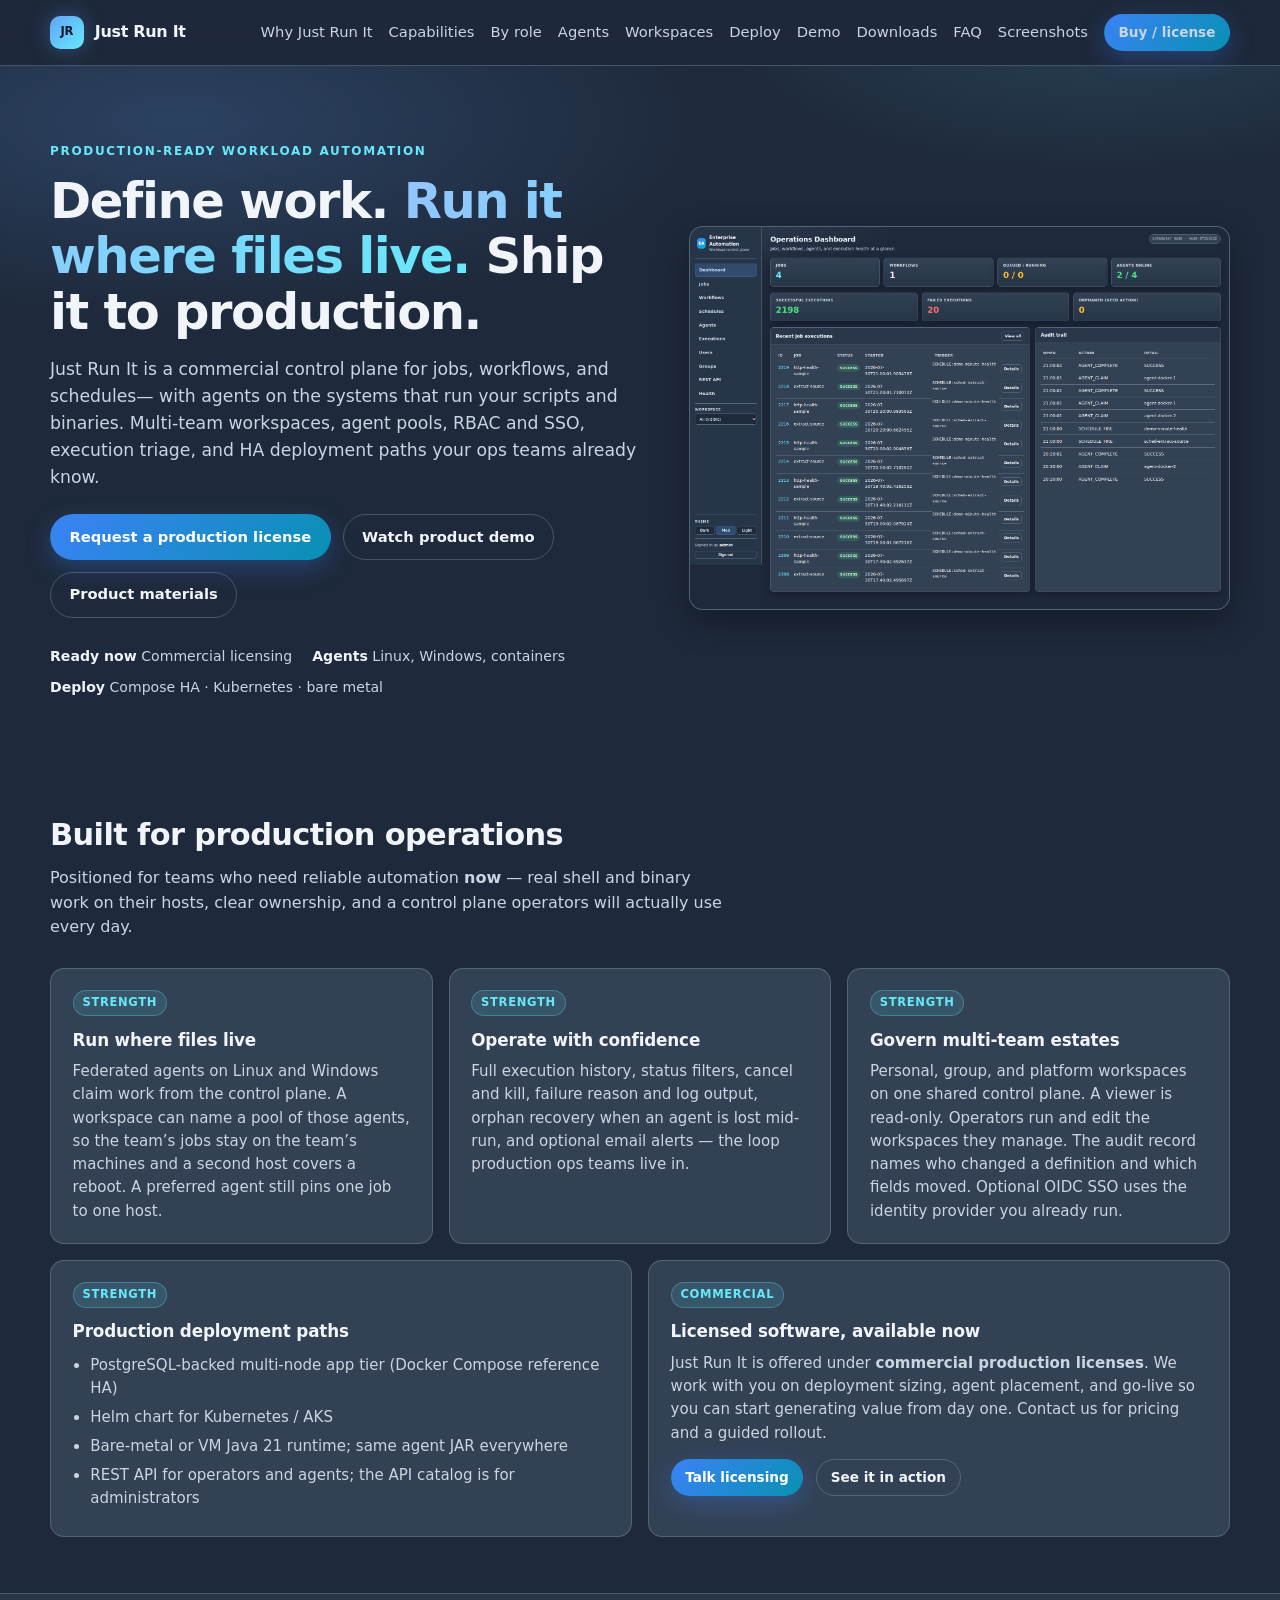
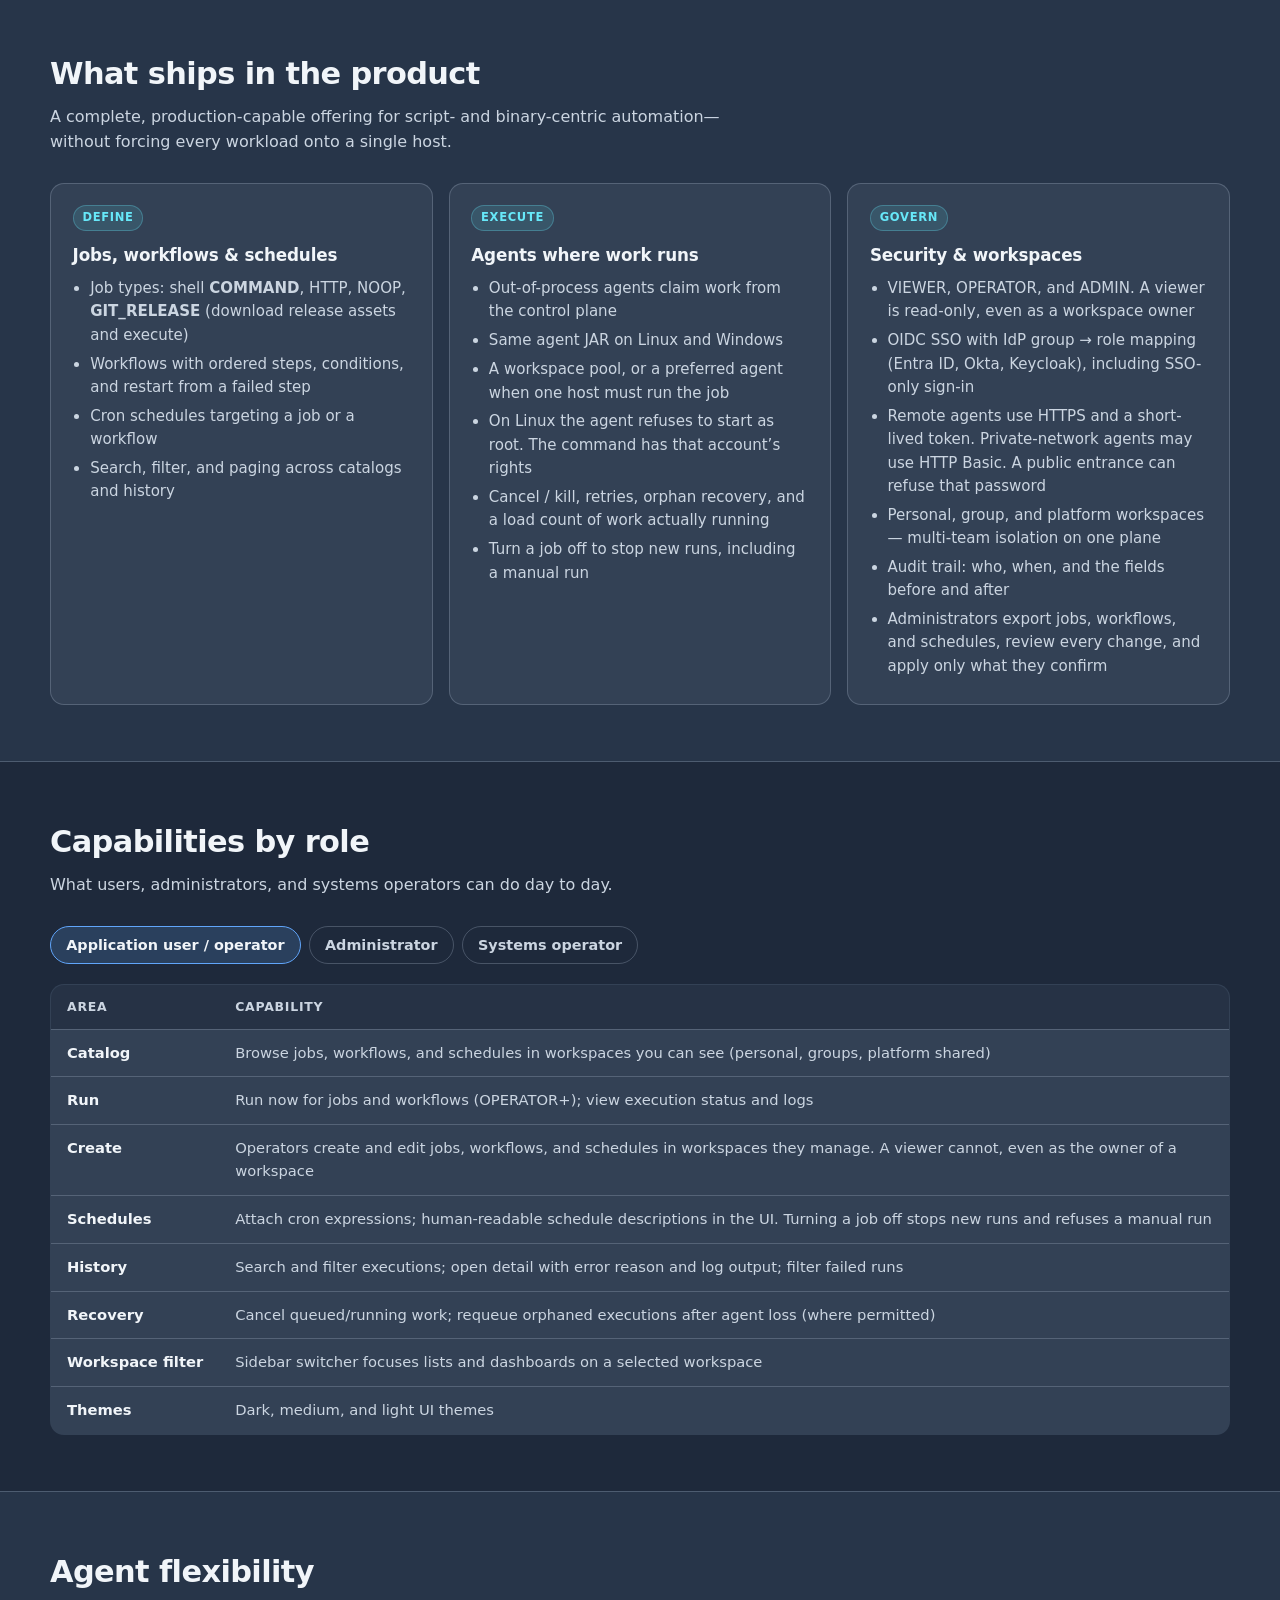
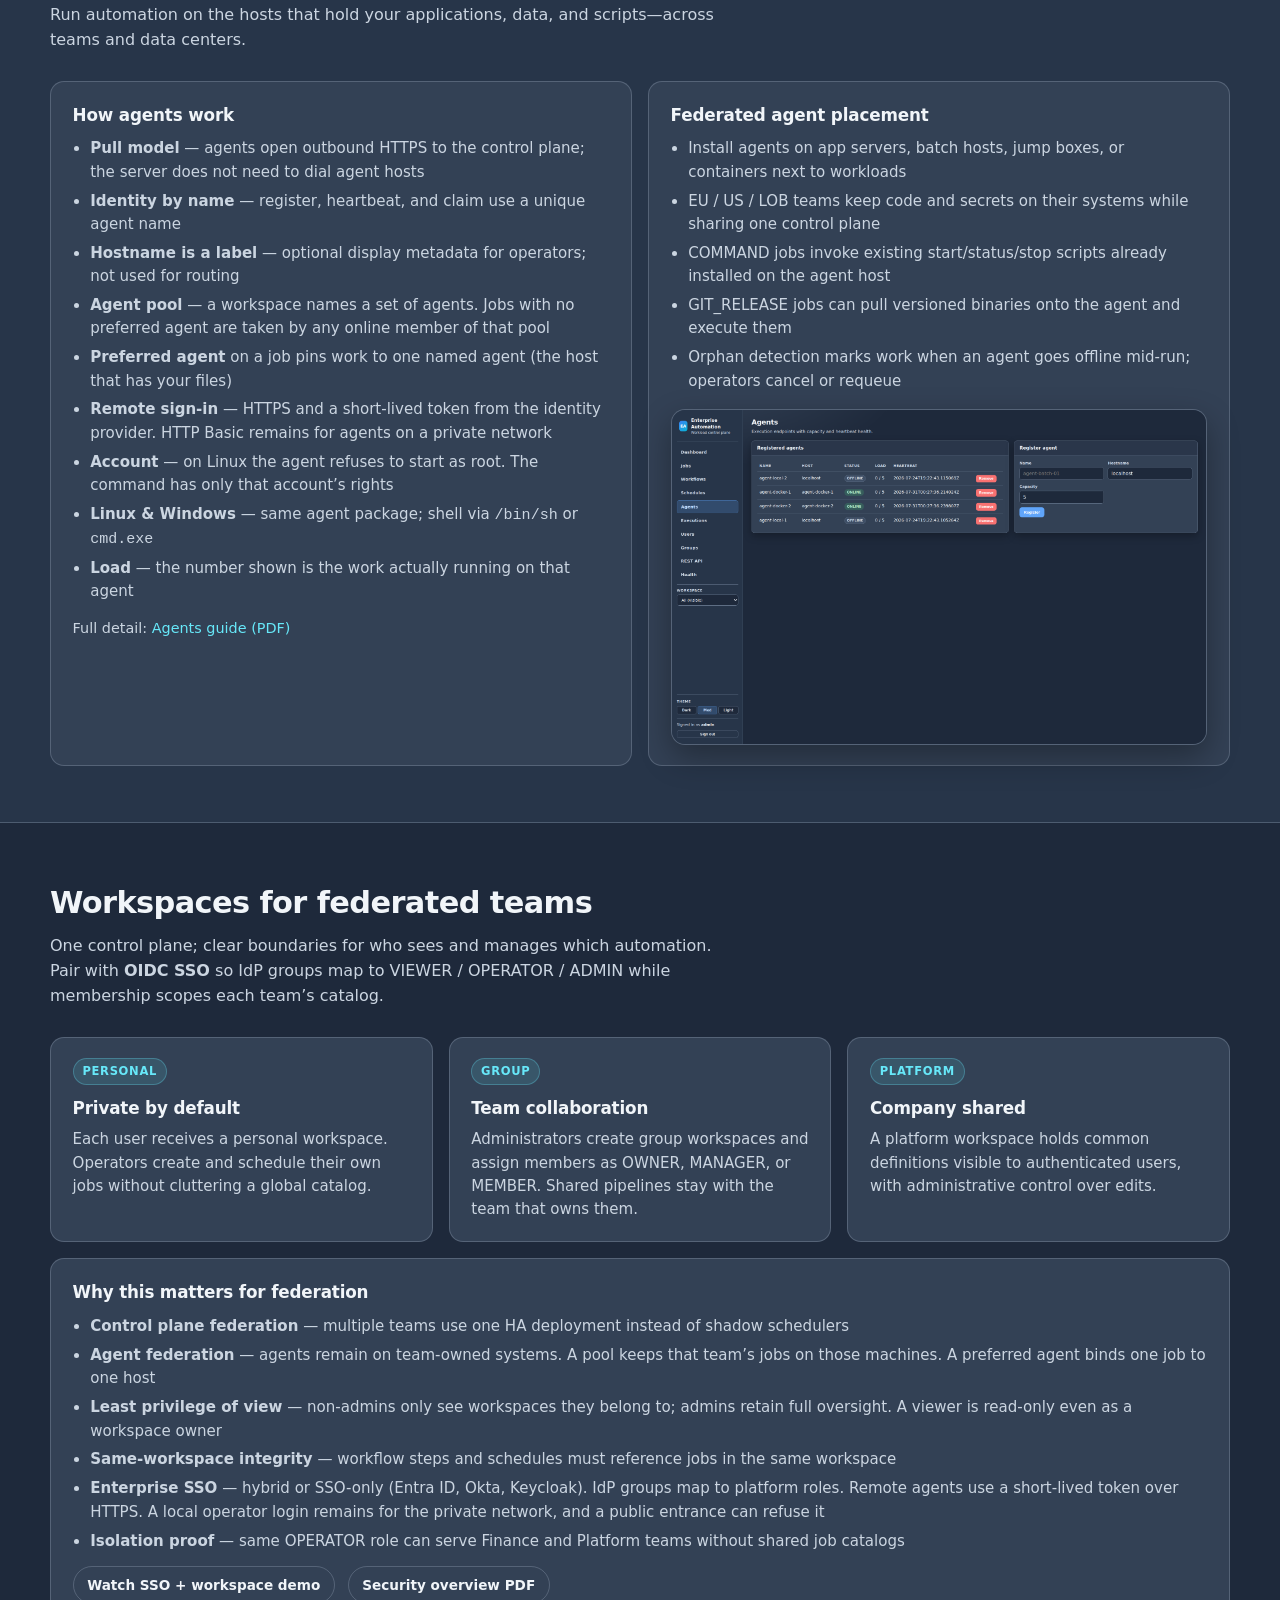
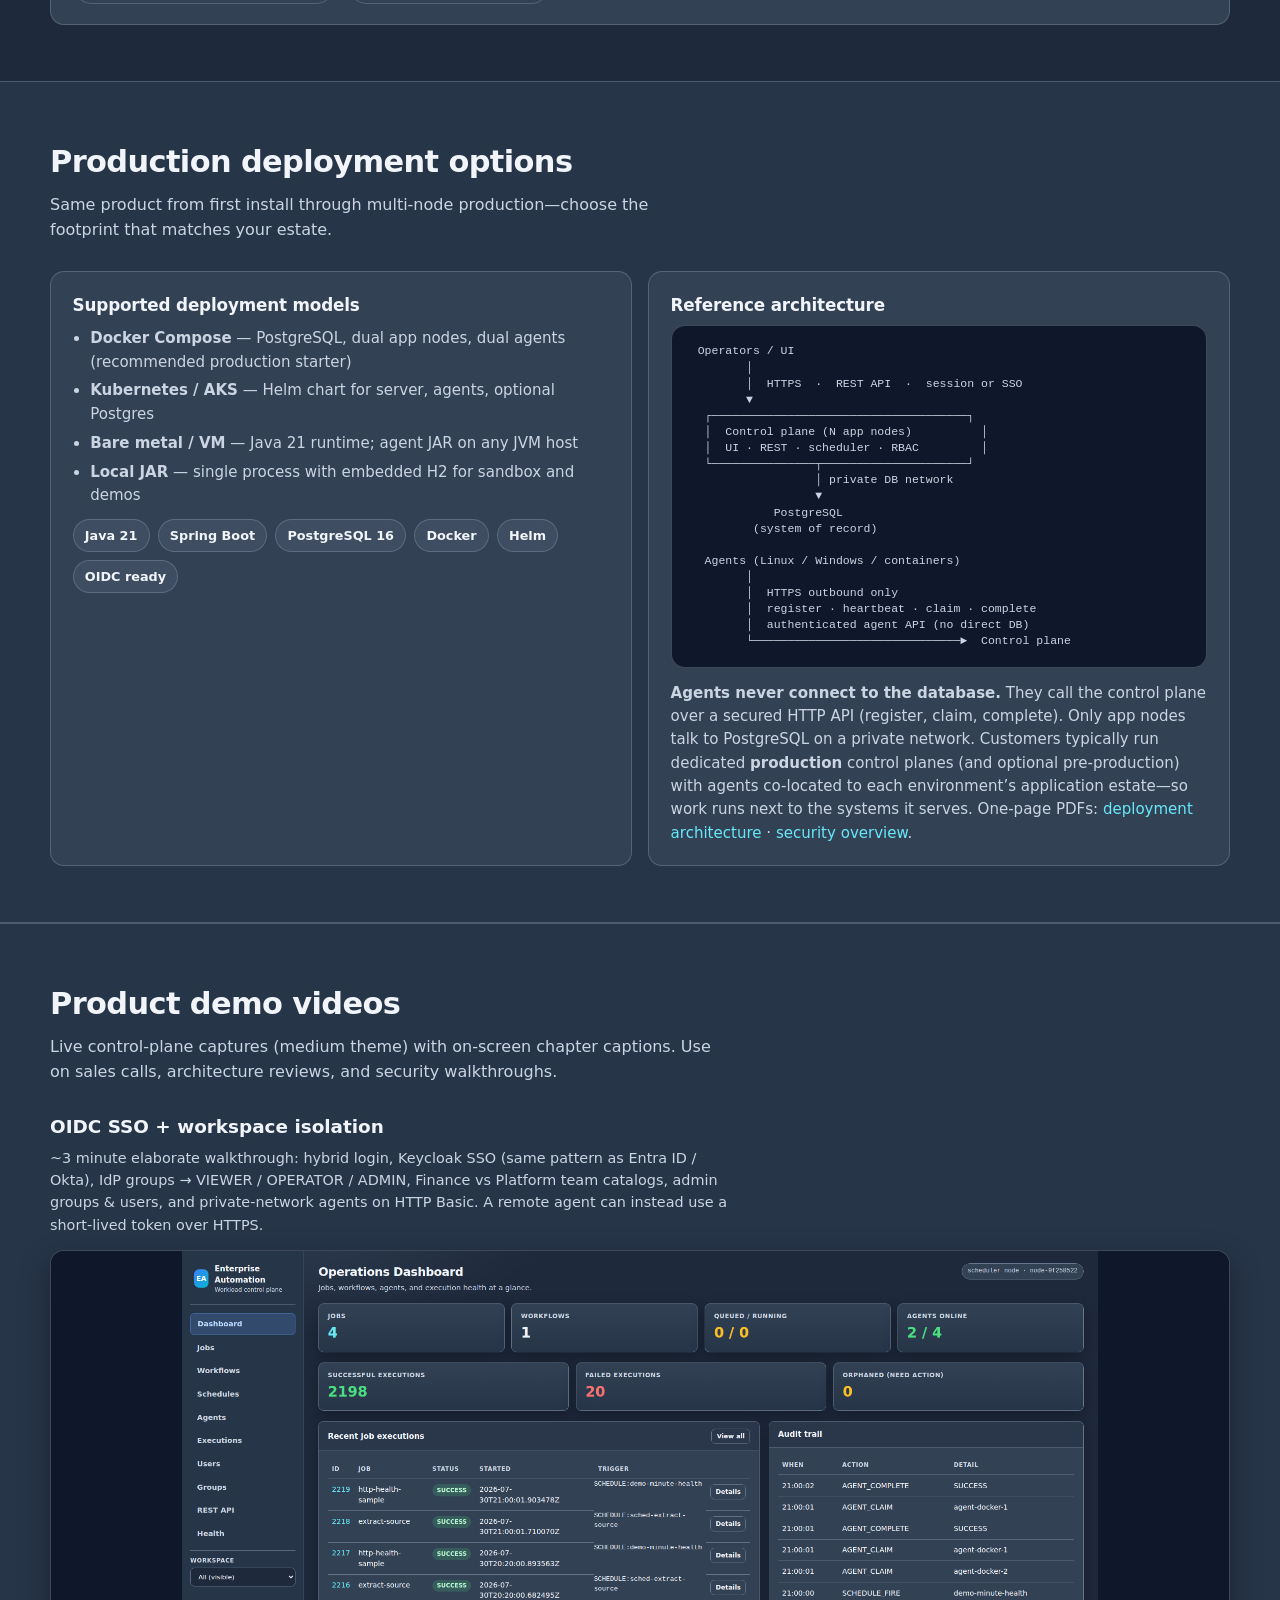
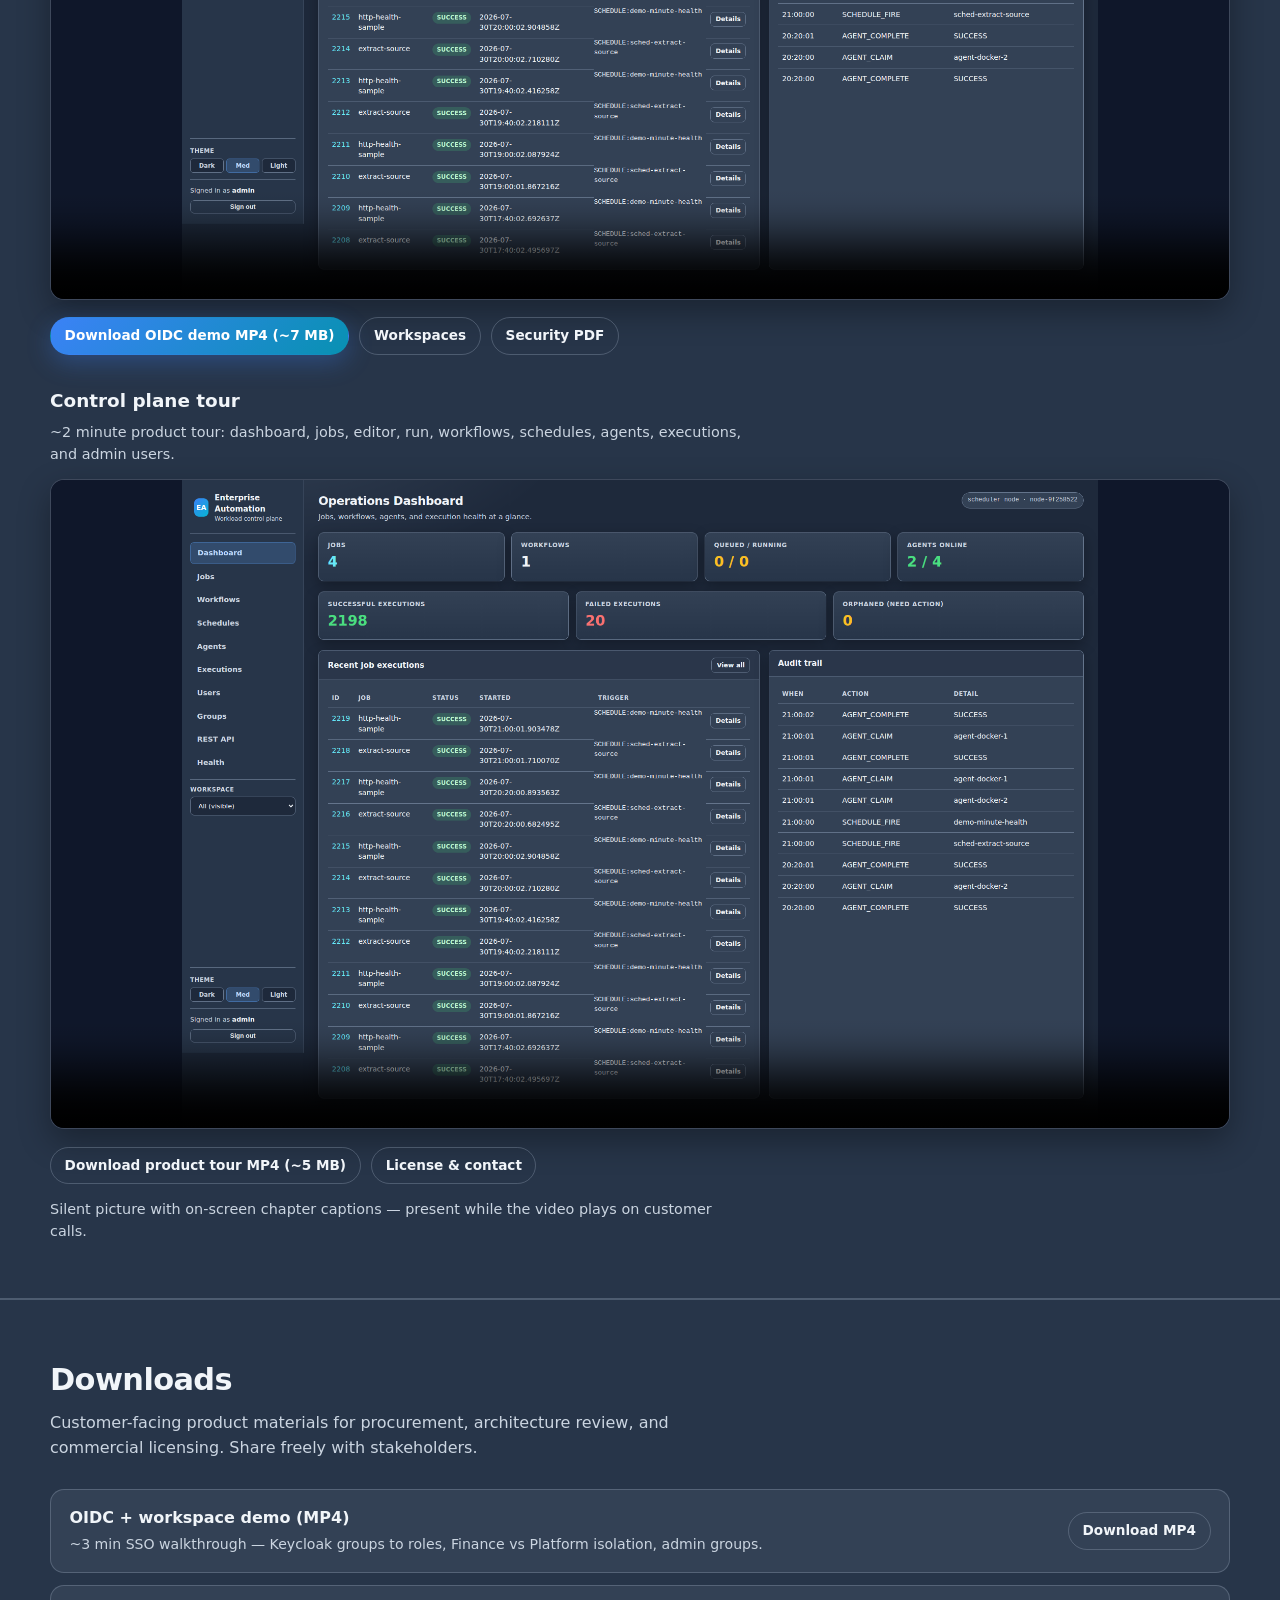
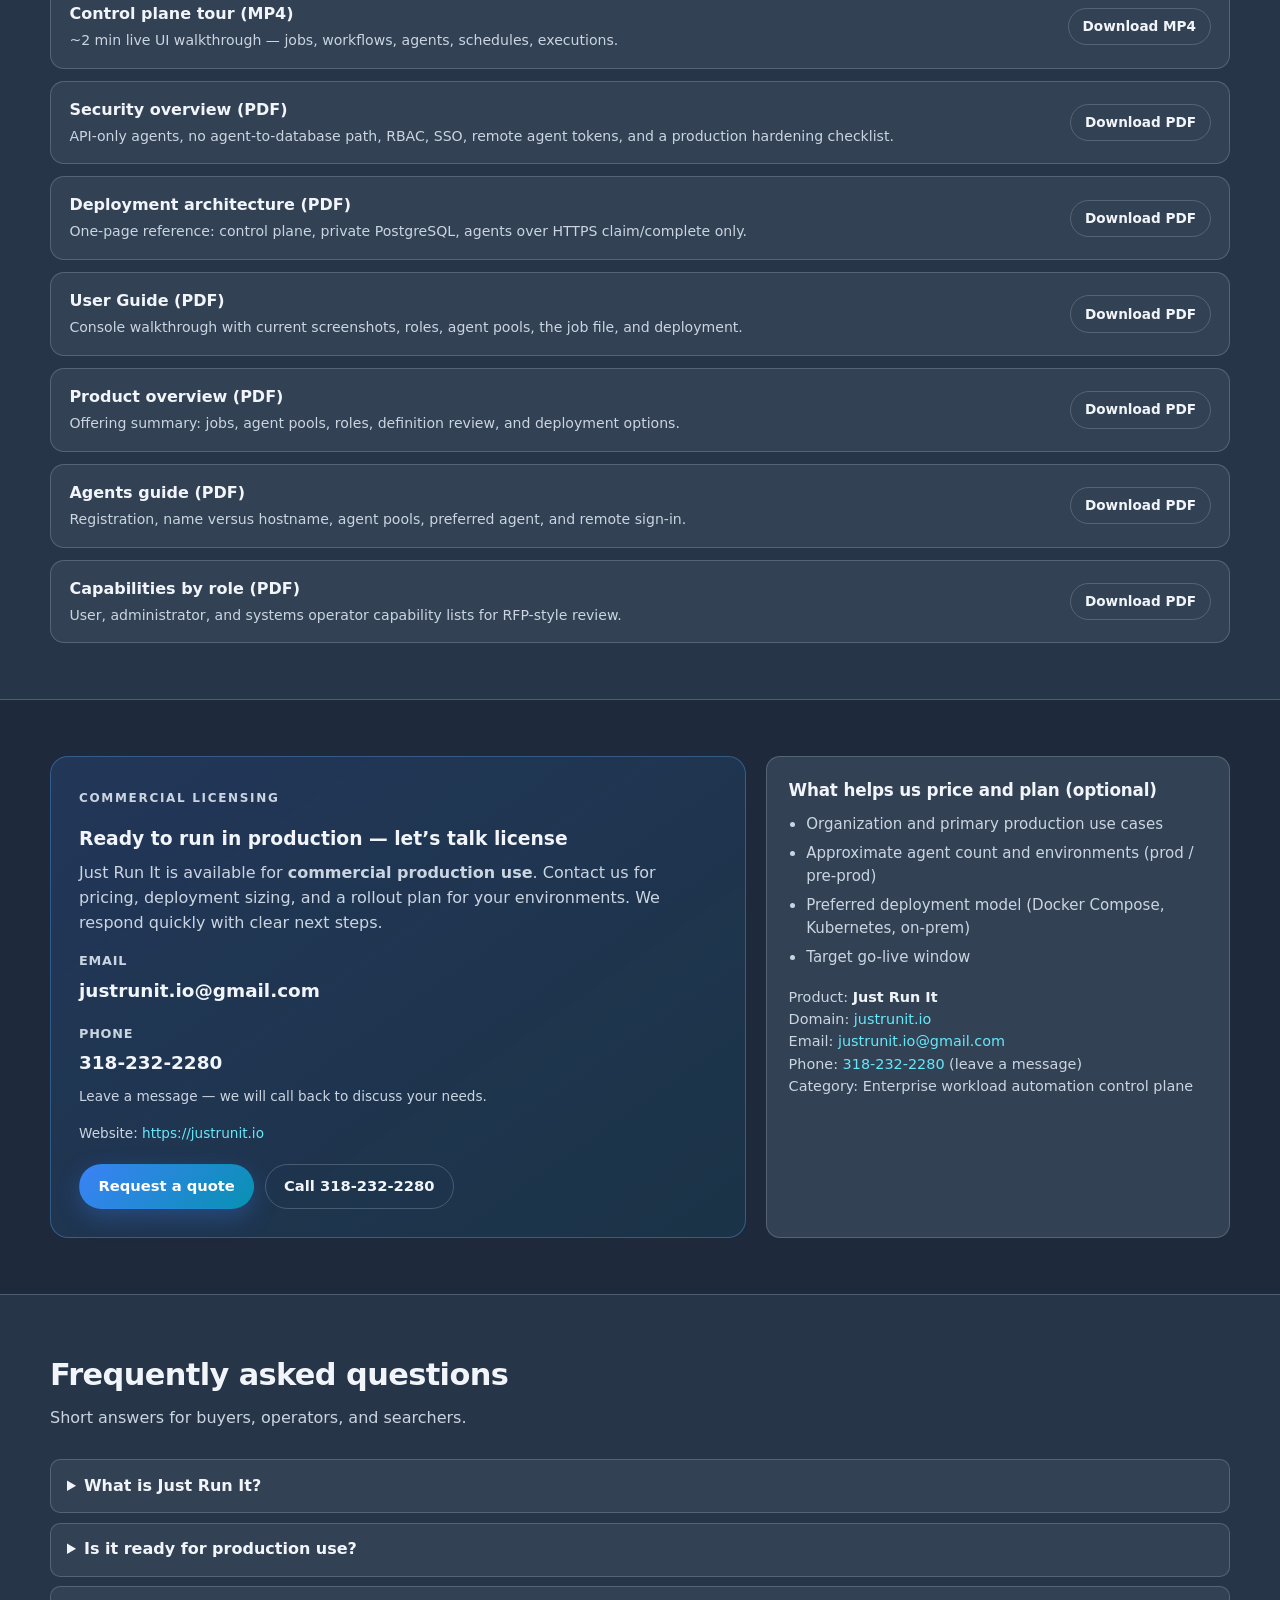
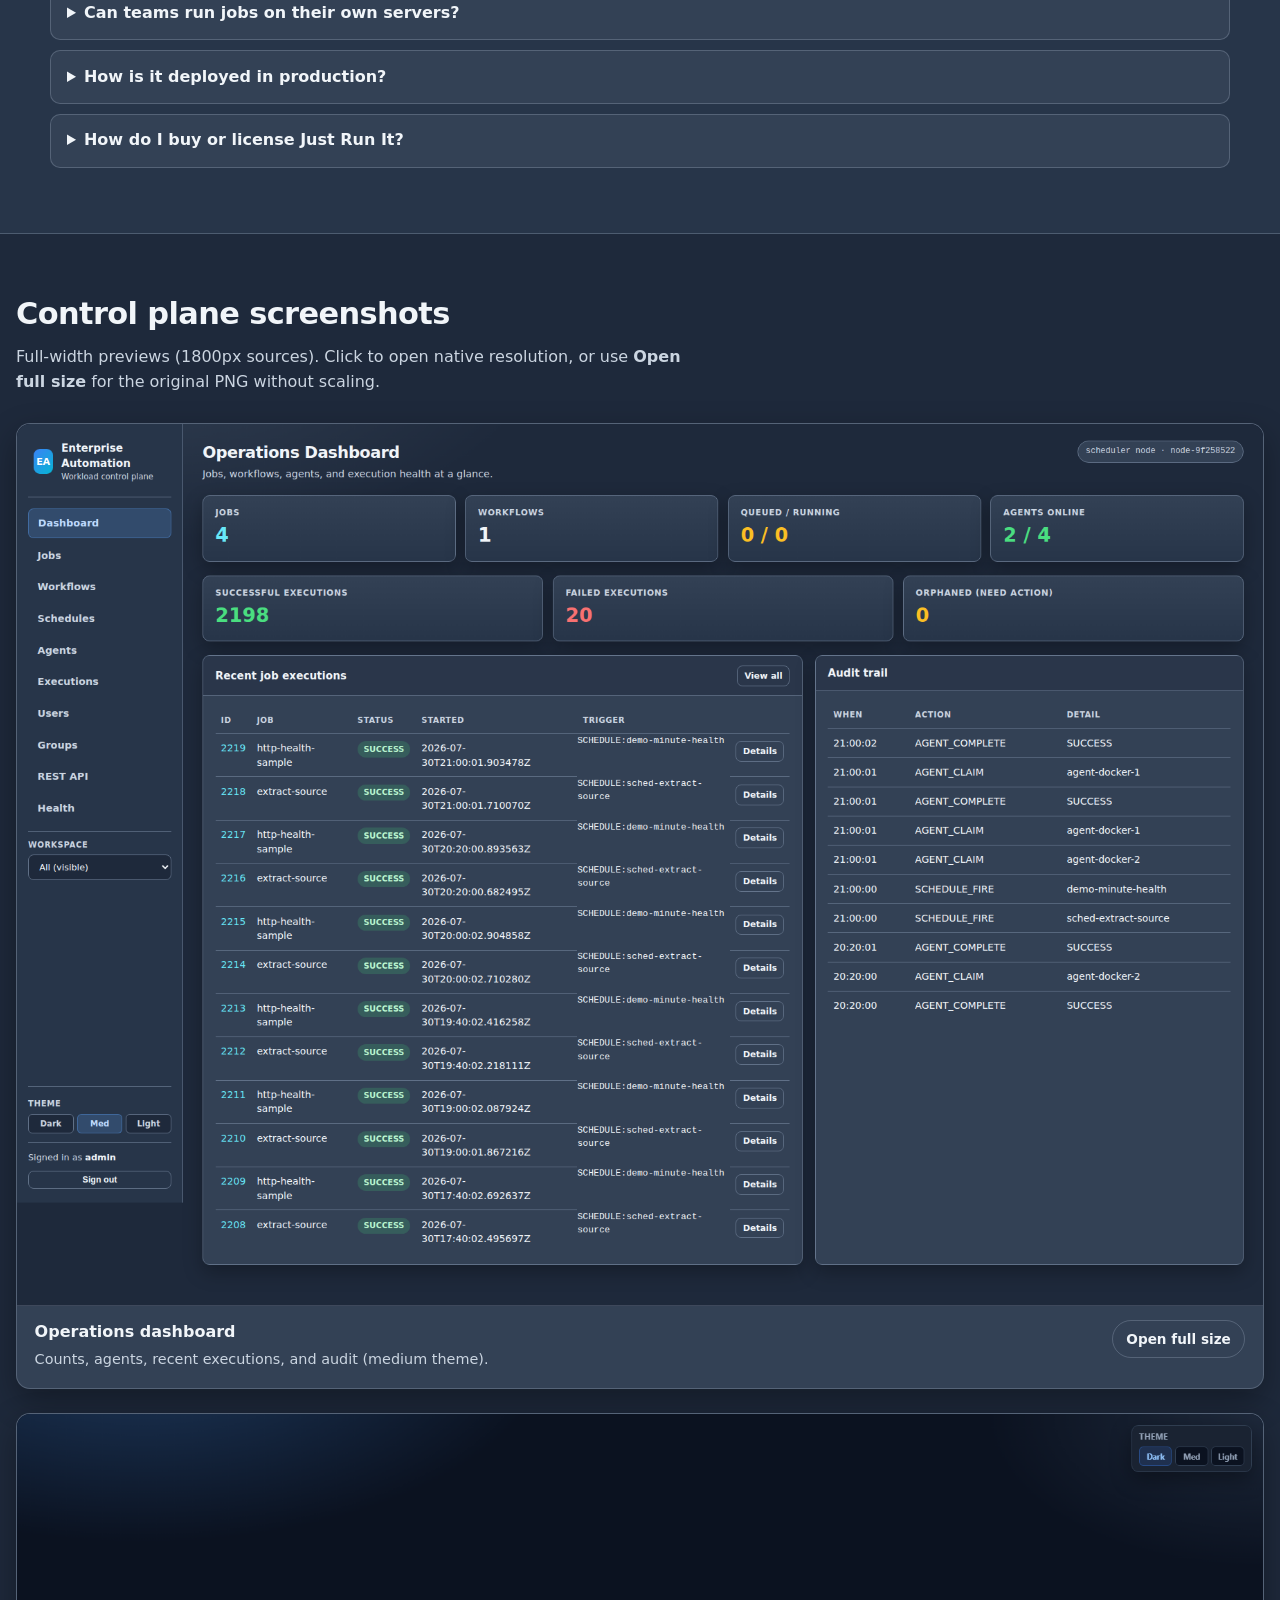
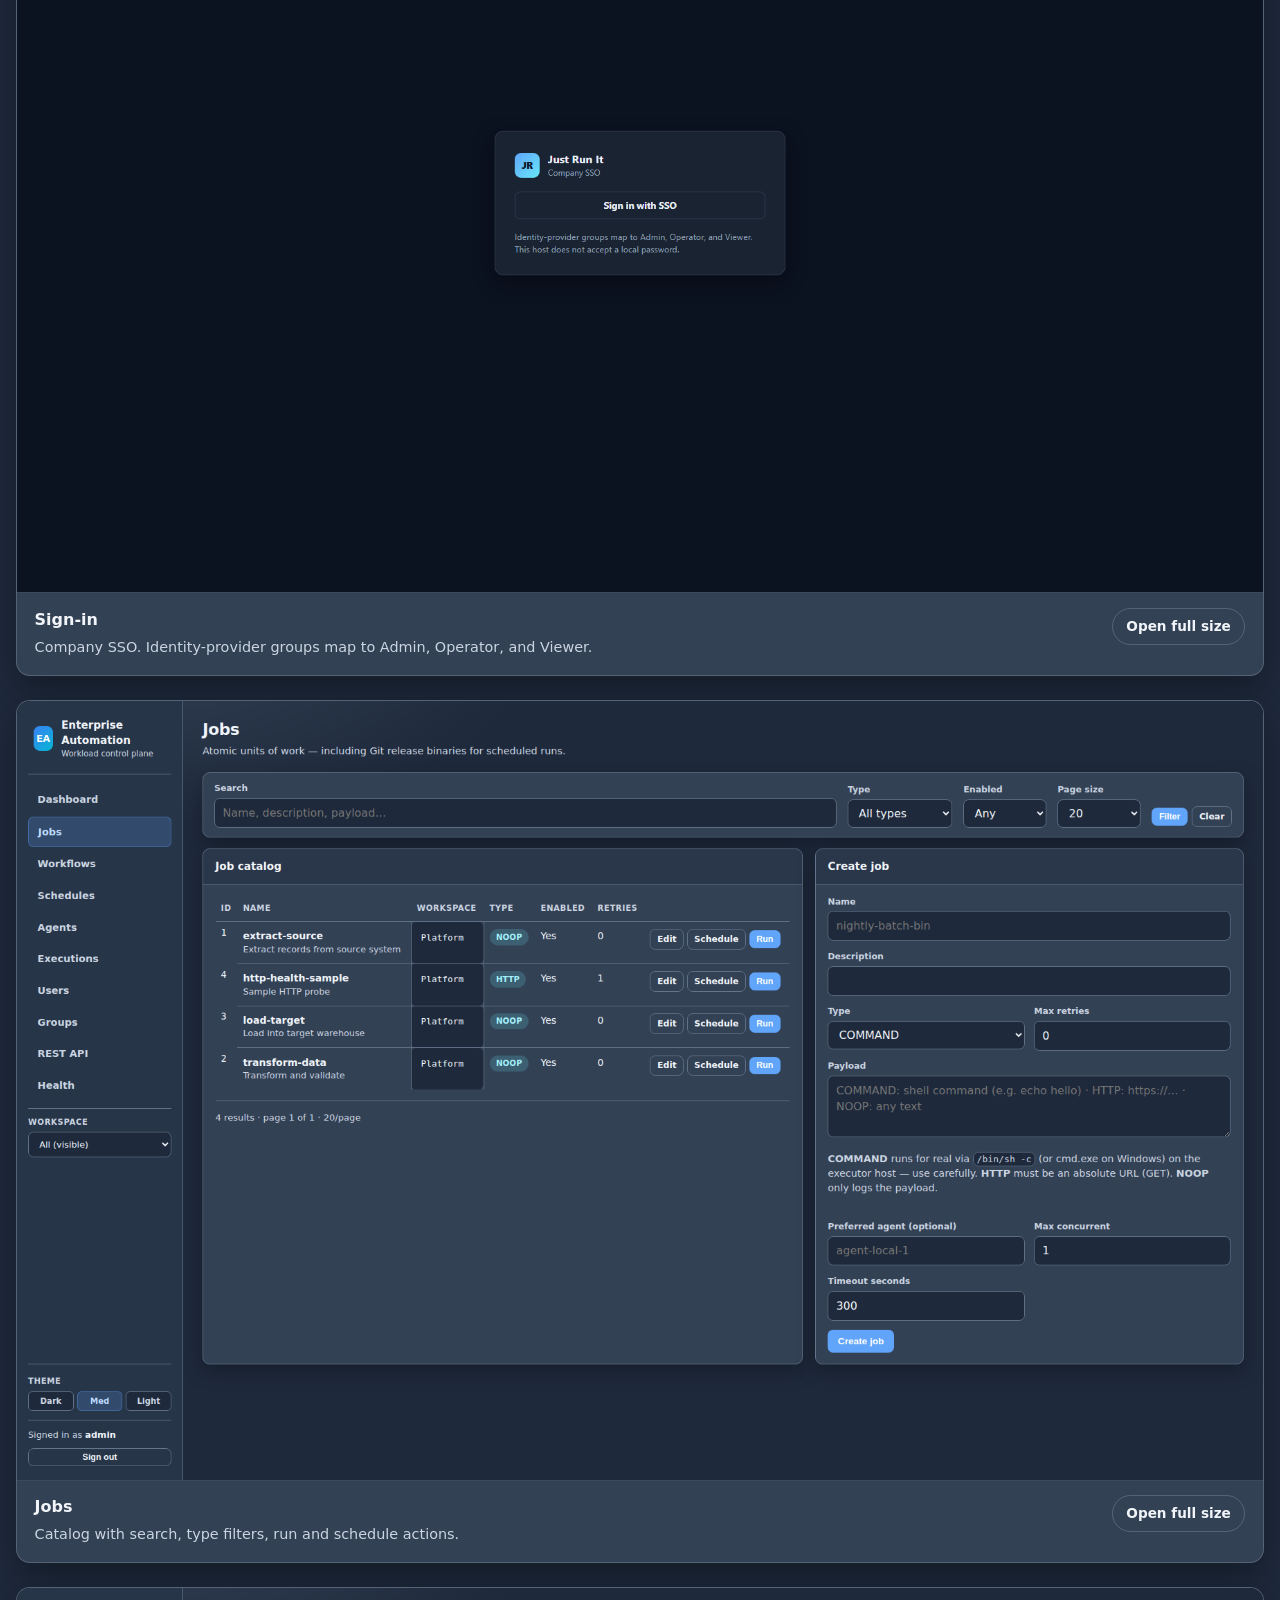
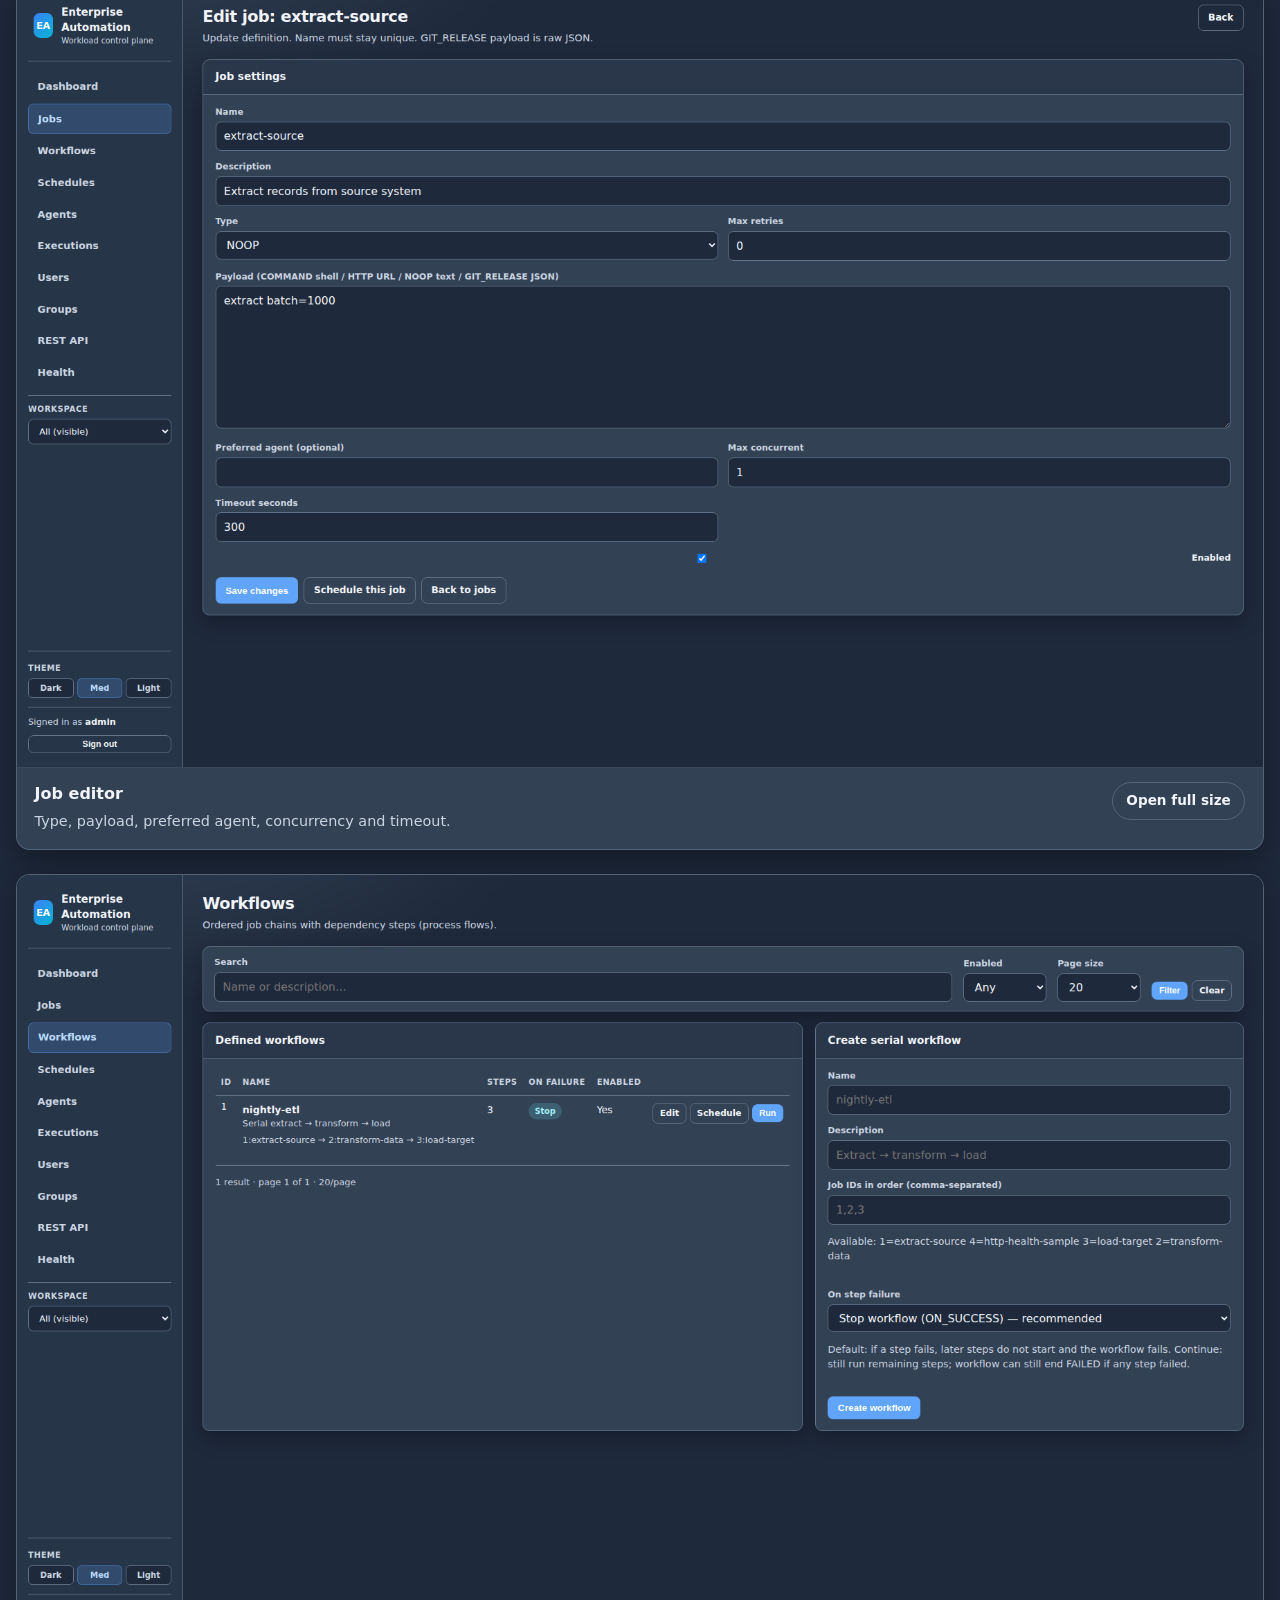
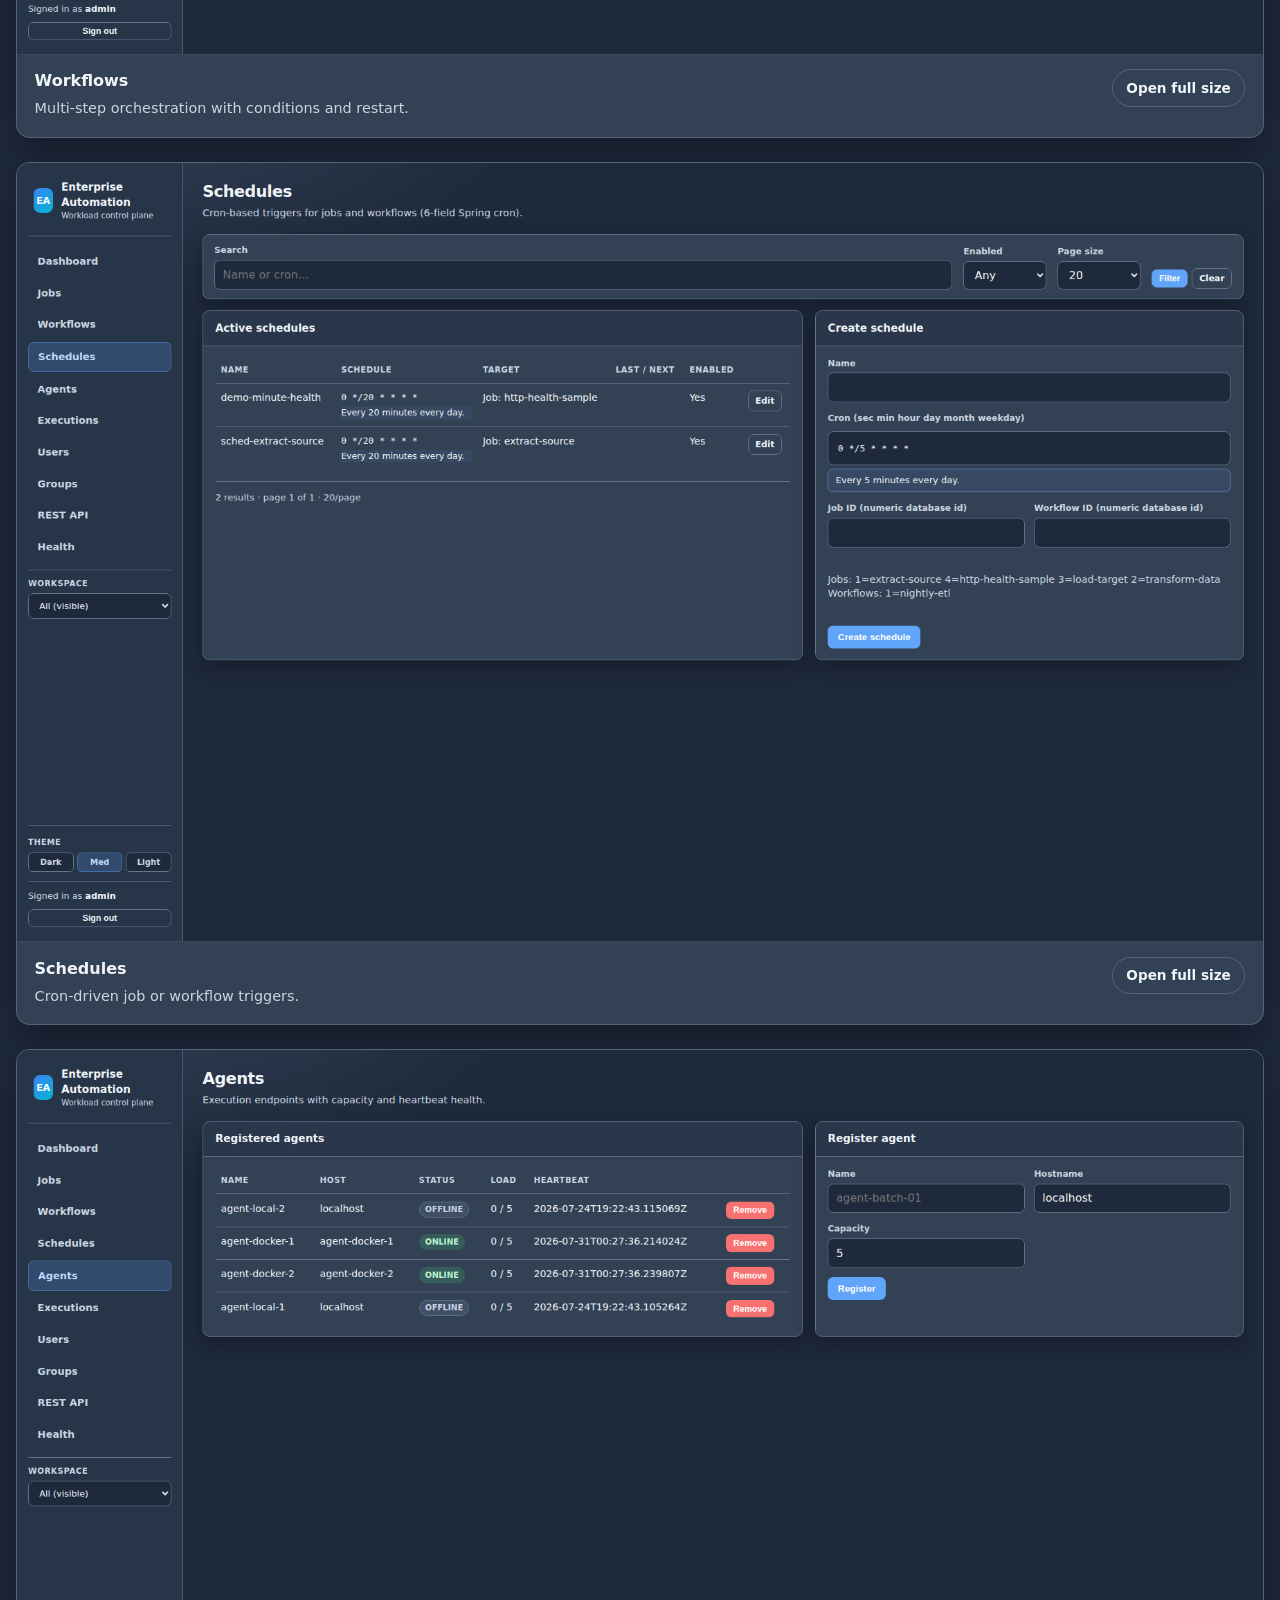
==== commit 6d5bc9b0: "docs(website): replace the user guide with the current console The July user guide still showed lab " ====
--- a/index.html
+++ b/index.html
@@ -583,7 +583,7 @@
           <div class="download-item">
             <div>
               <h3>User Guide (PDF)</h3>
-              <p>Capabilities, UI walkthrough with screenshots, technologies, and deployment models.</p>
+              <p>Console walkthrough with current screenshots, roles, agent pools, the job file, and deployment.</p>
             </div>
             <a class="btn btn-secondary btn-sm" href="downloads/JustRunIt-User-Guide.pdf" download>Download PDF</a>
           </div>
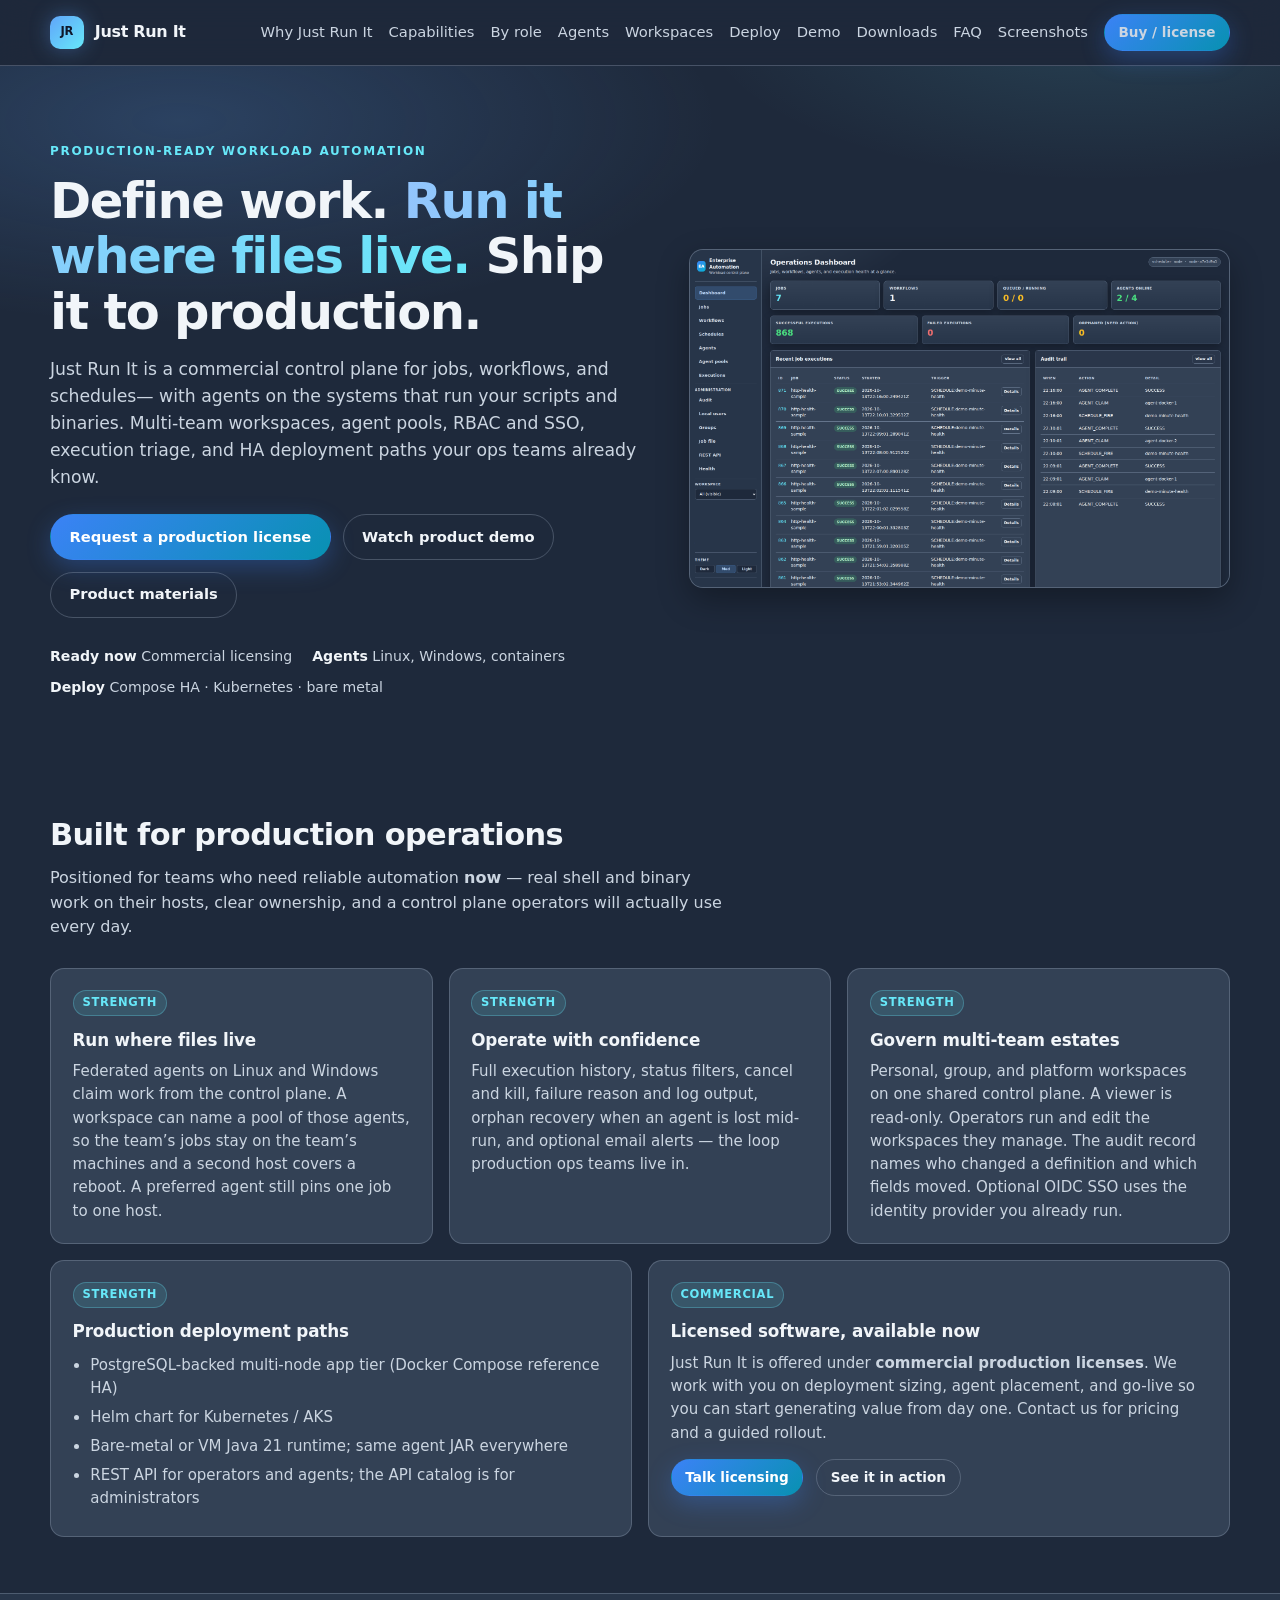
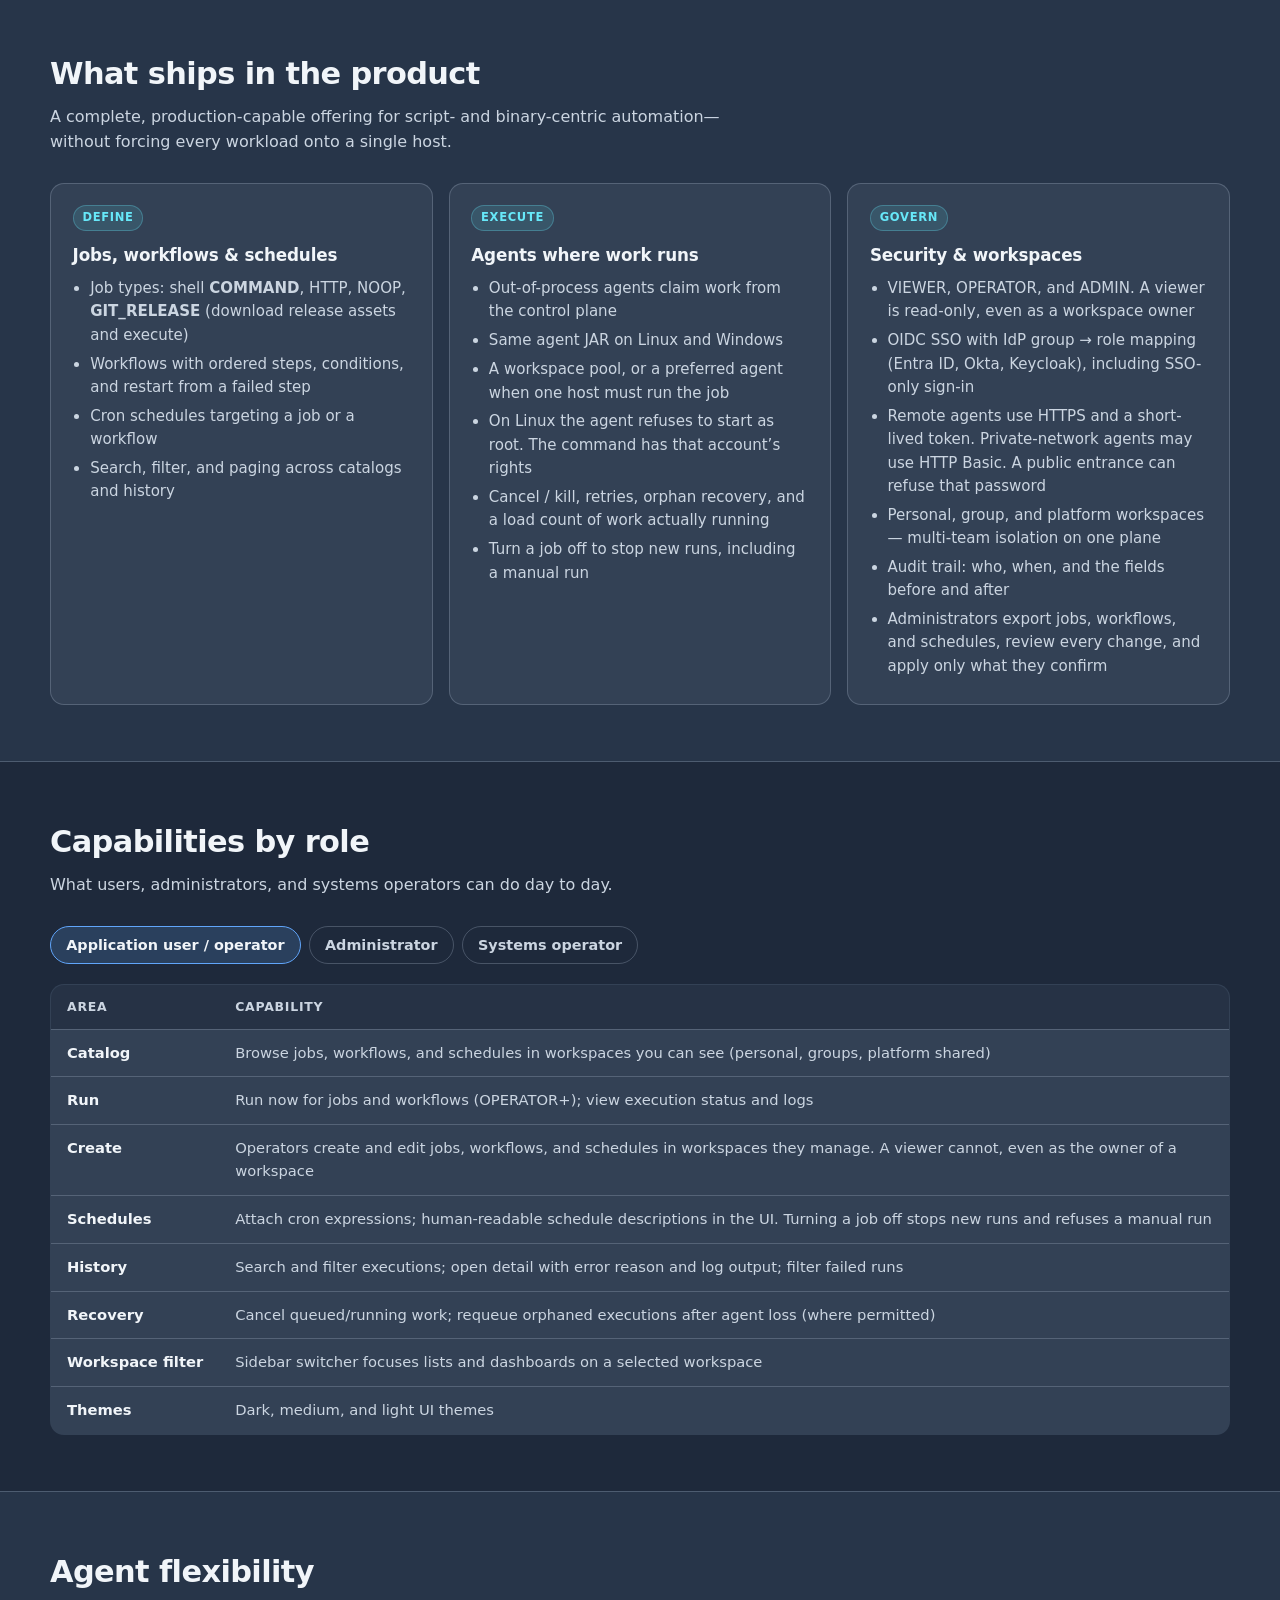
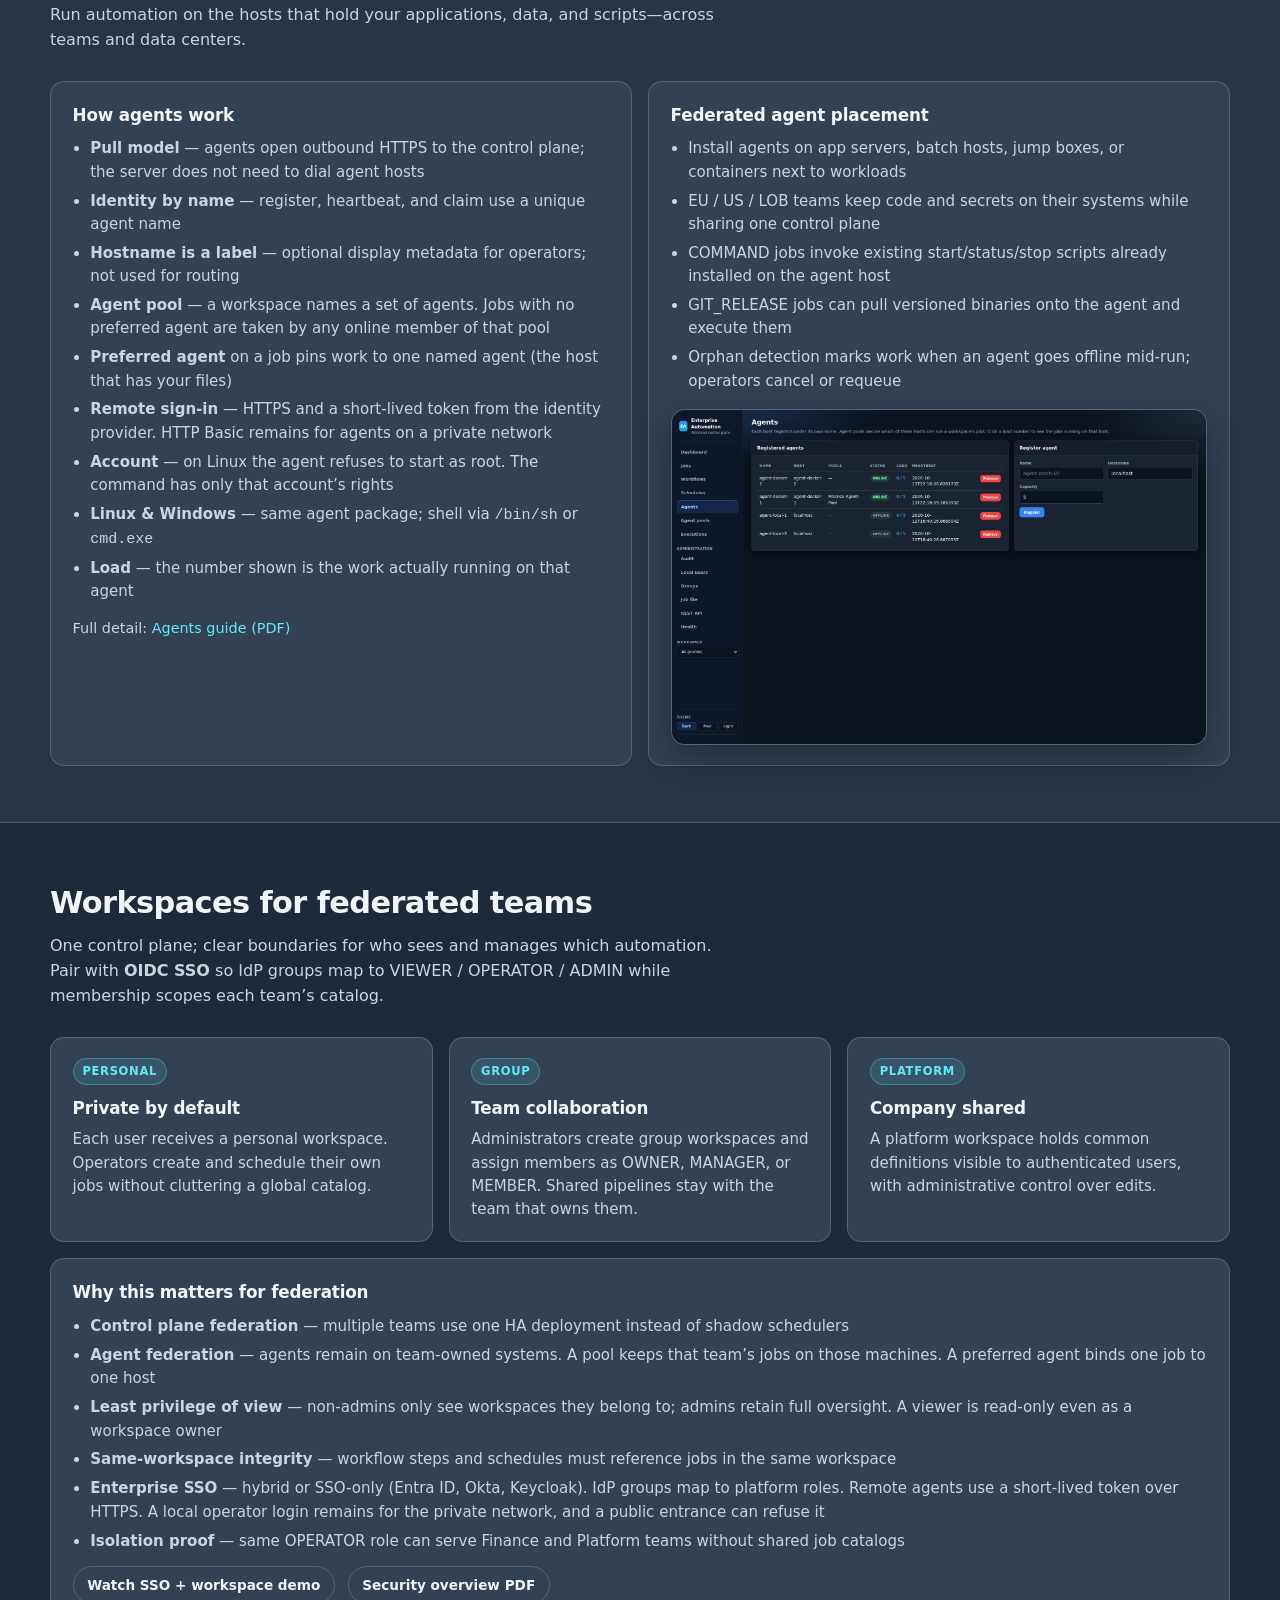
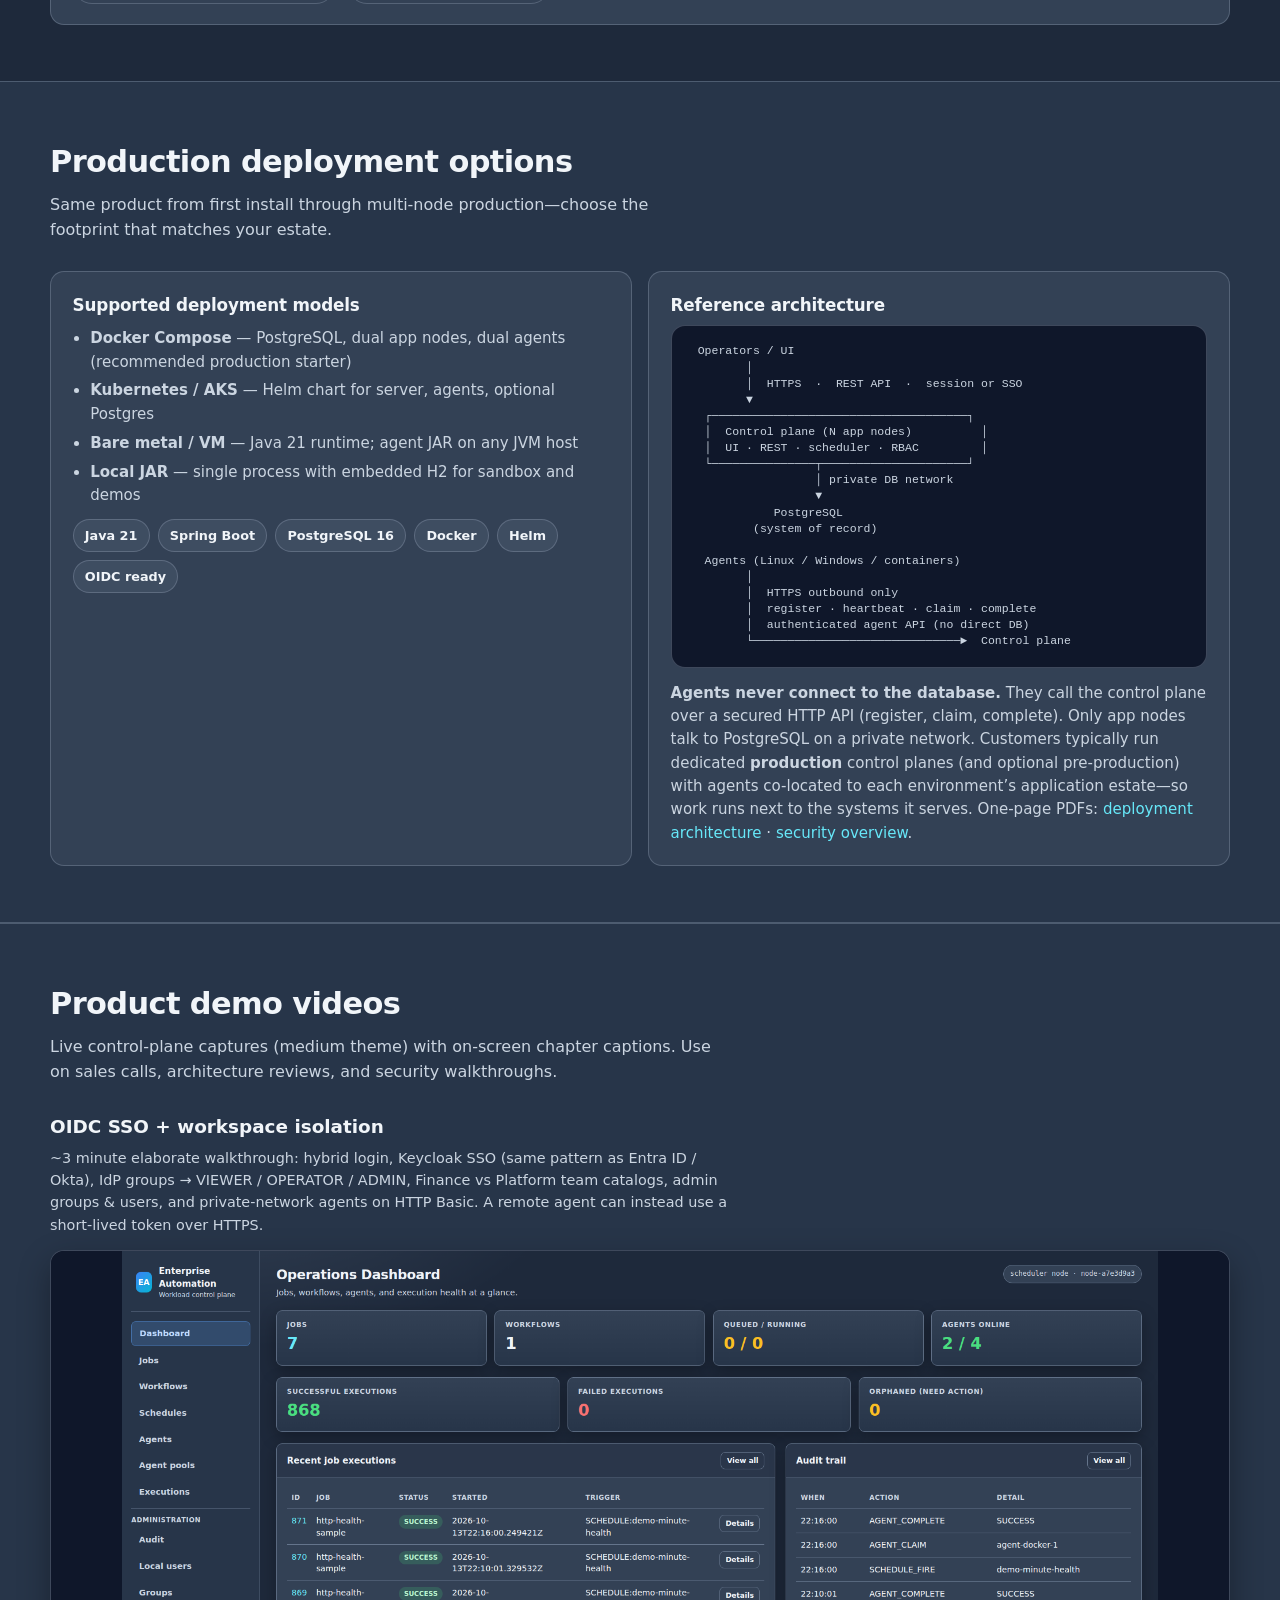
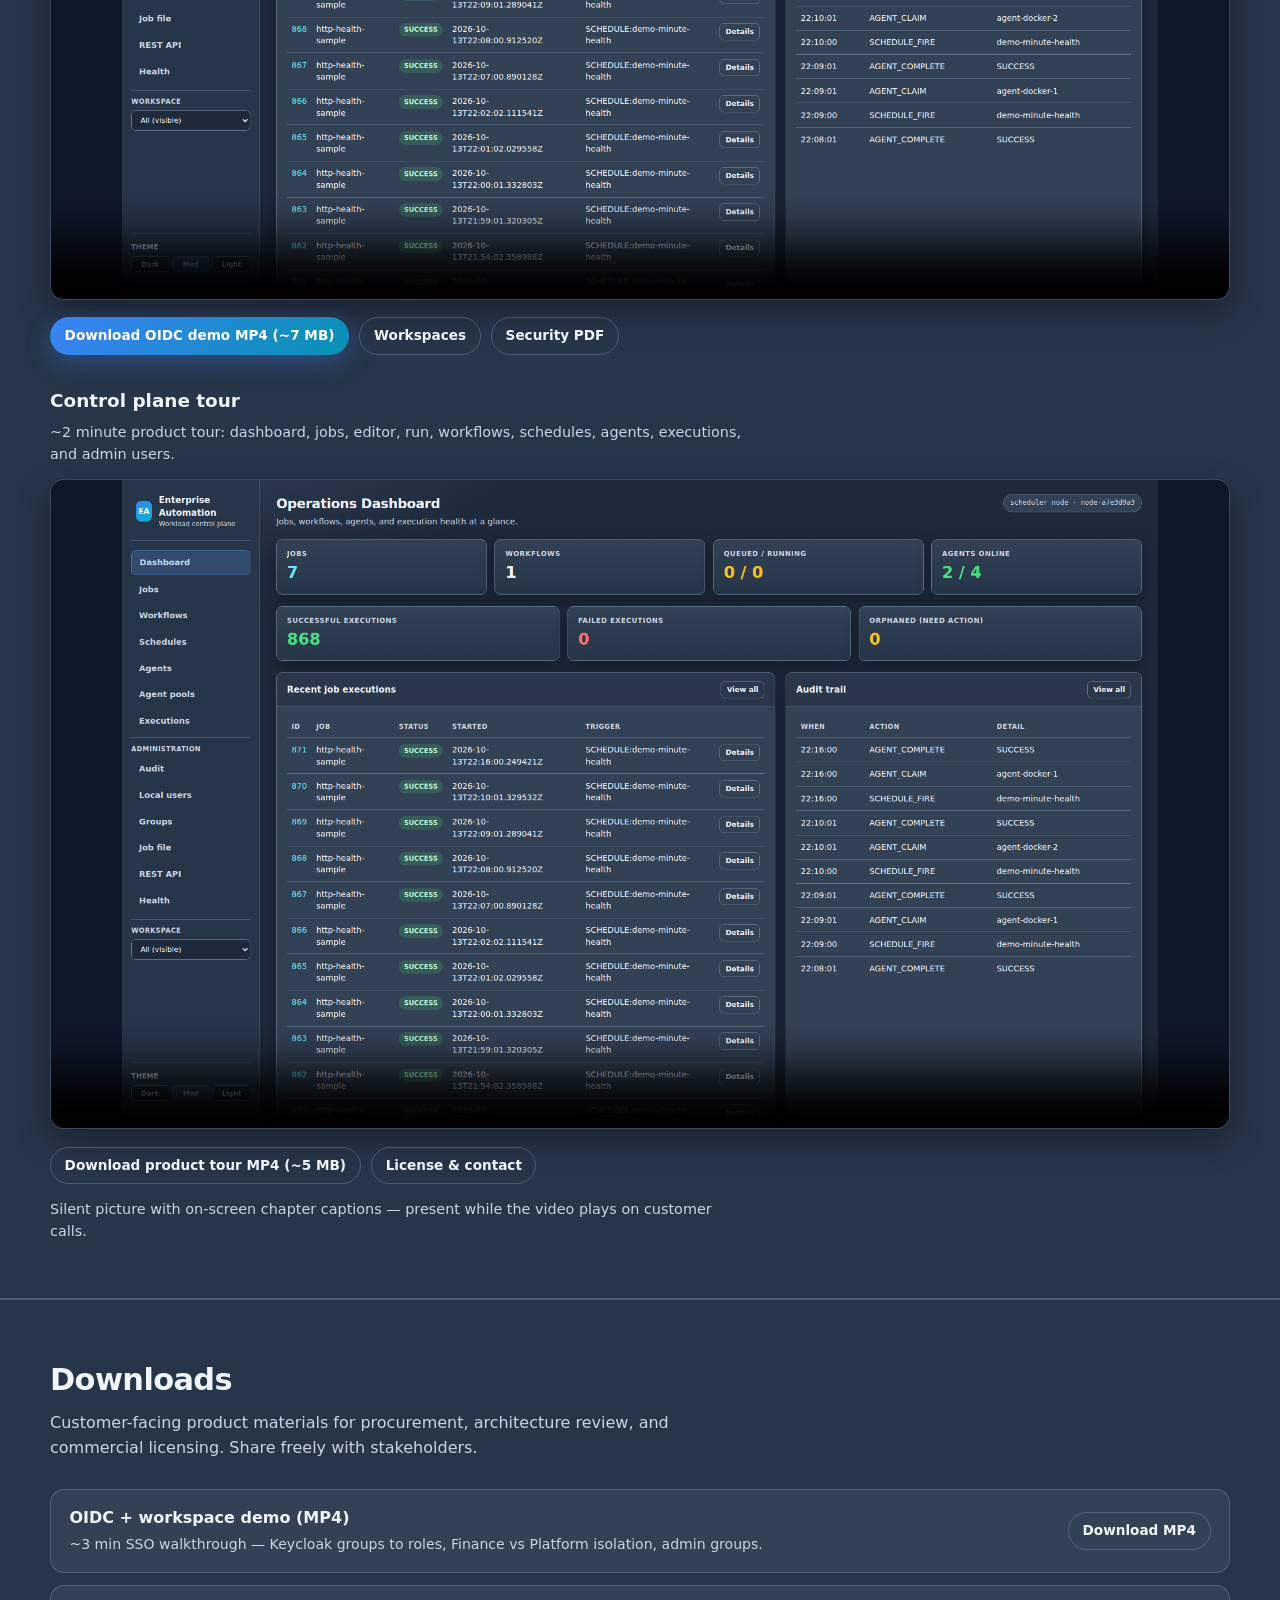
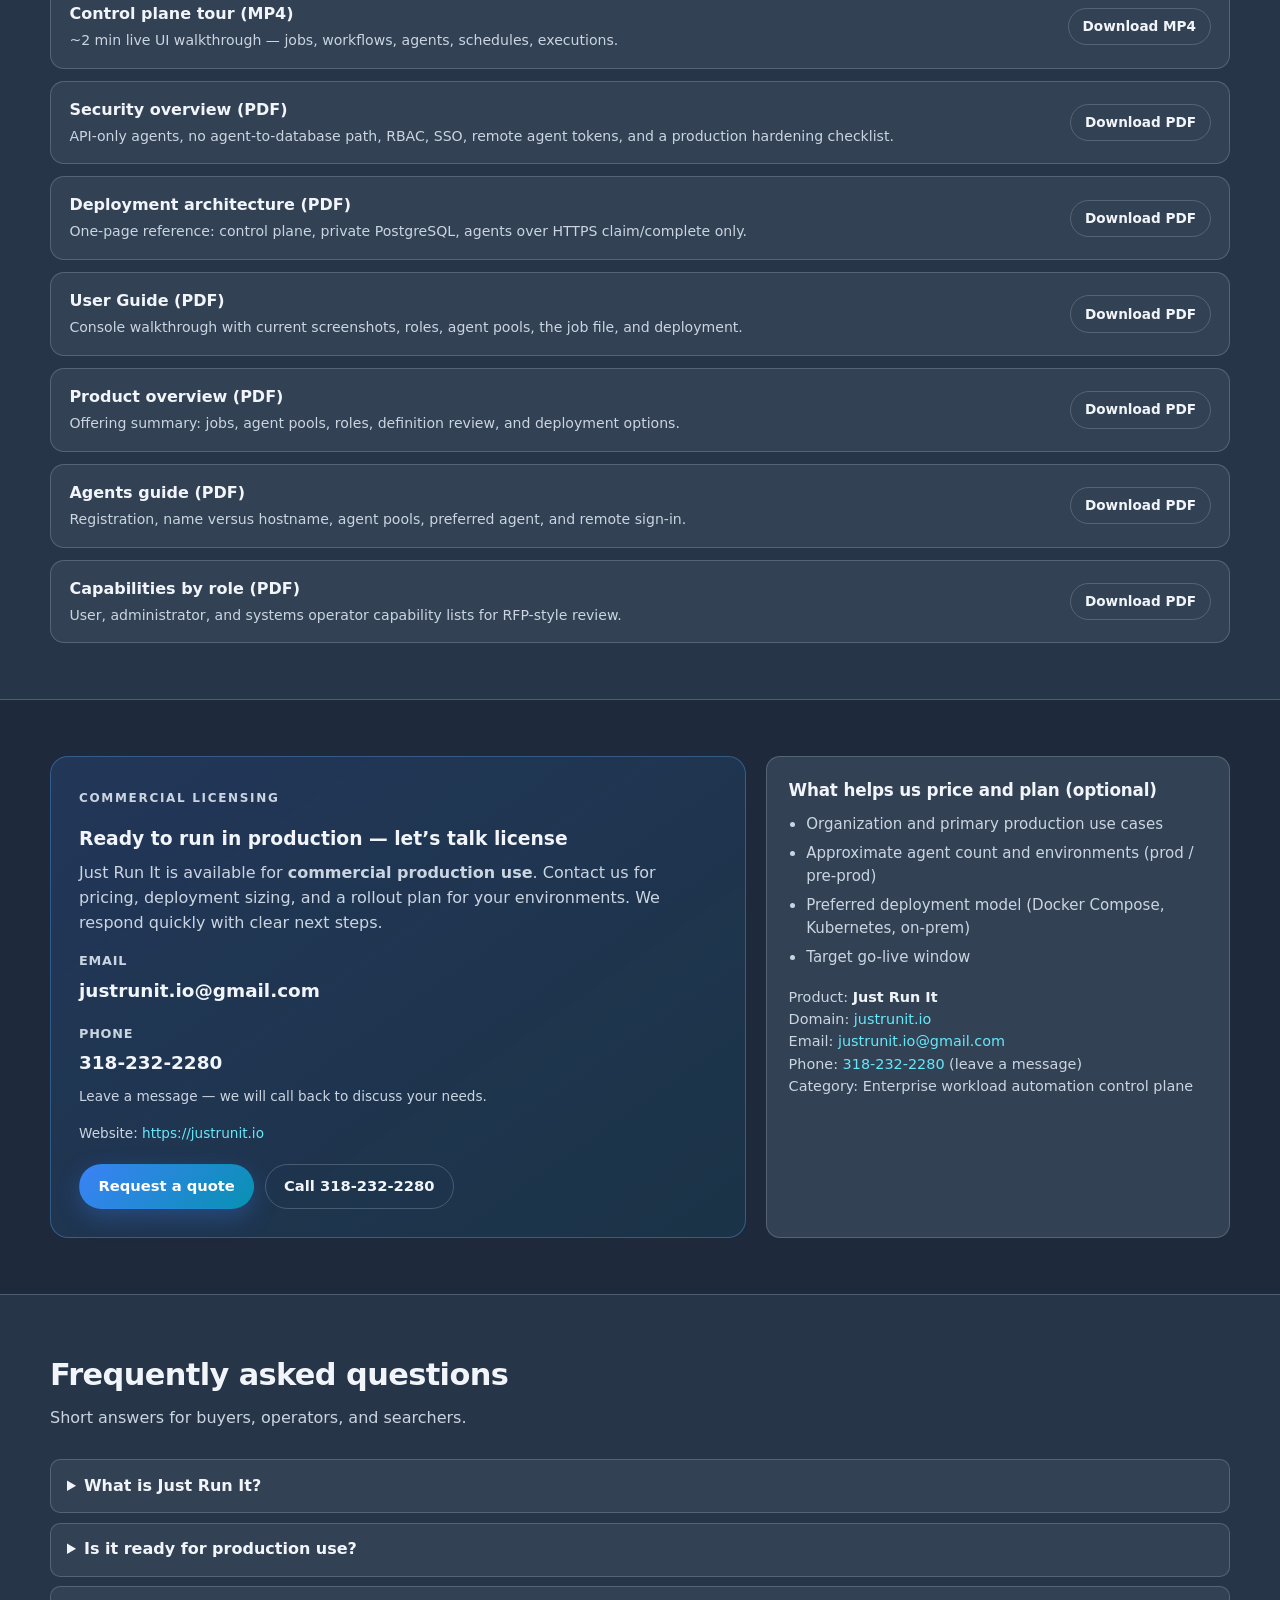
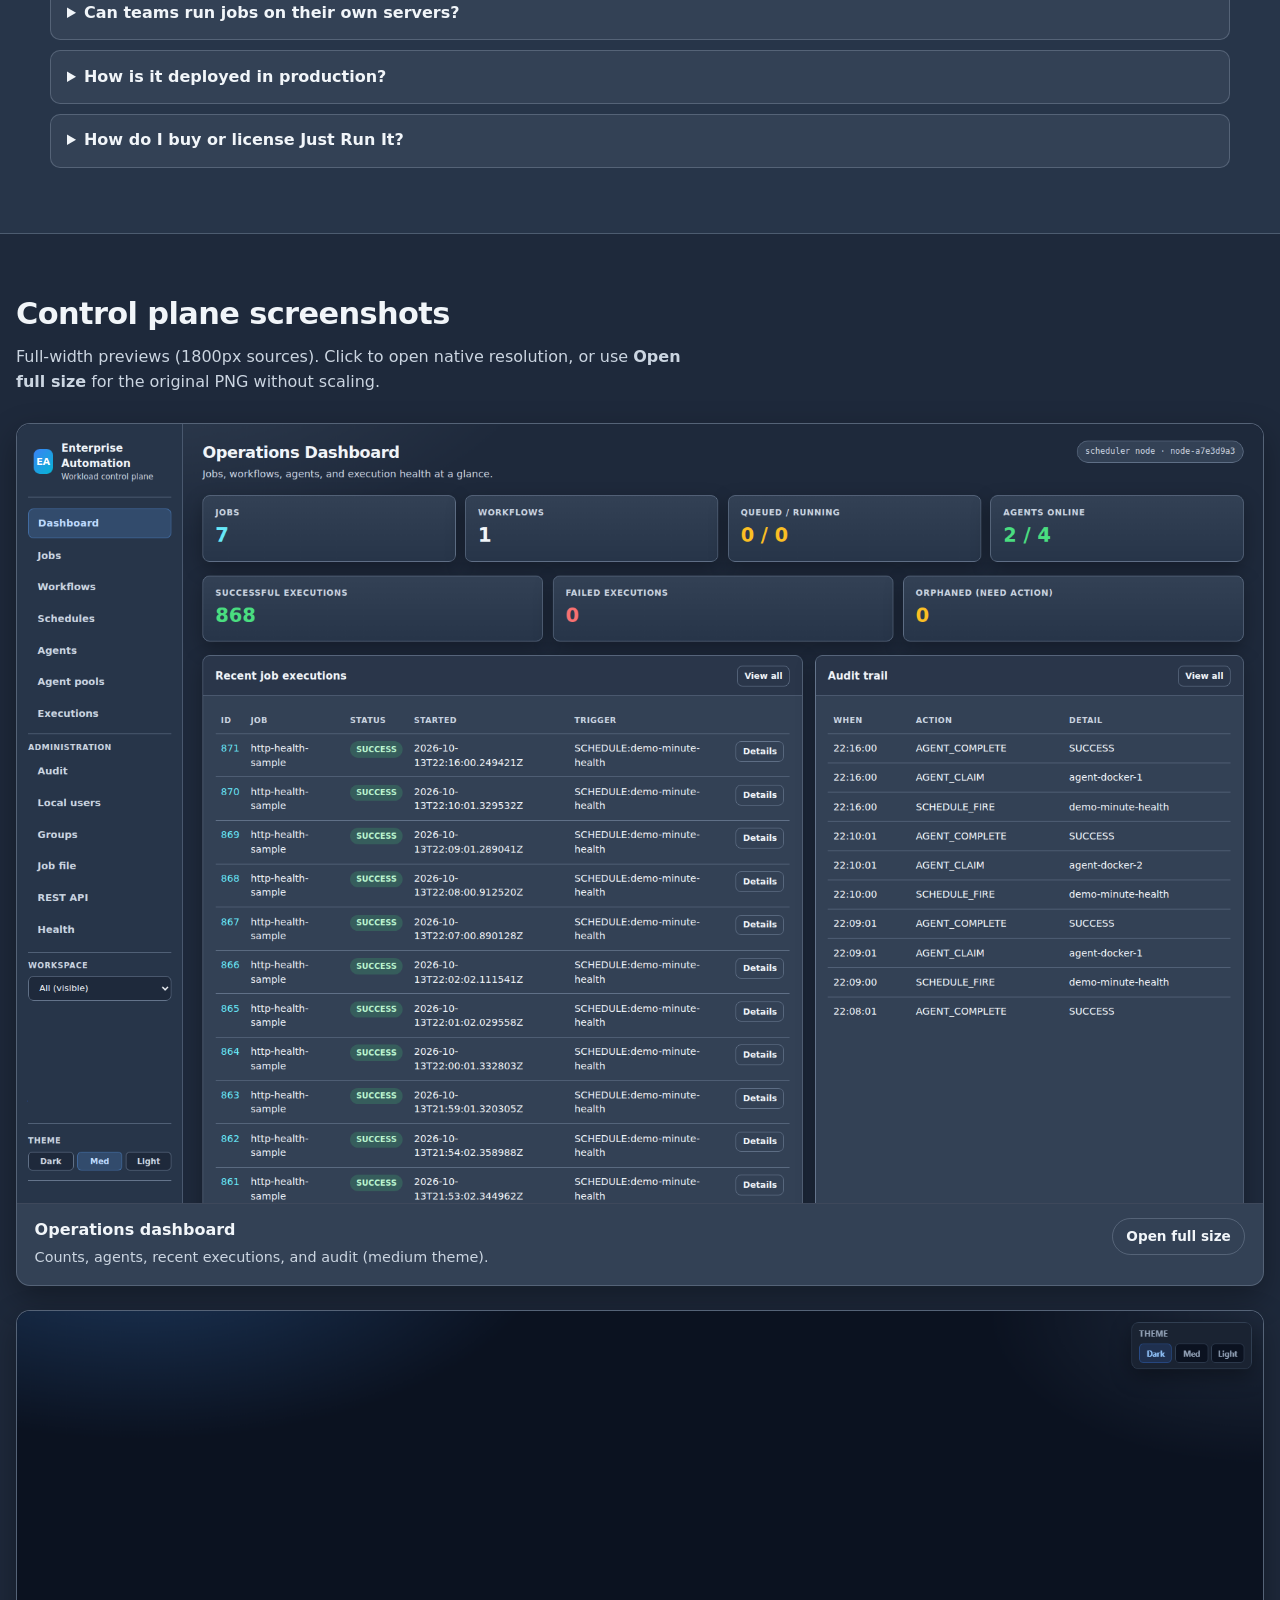
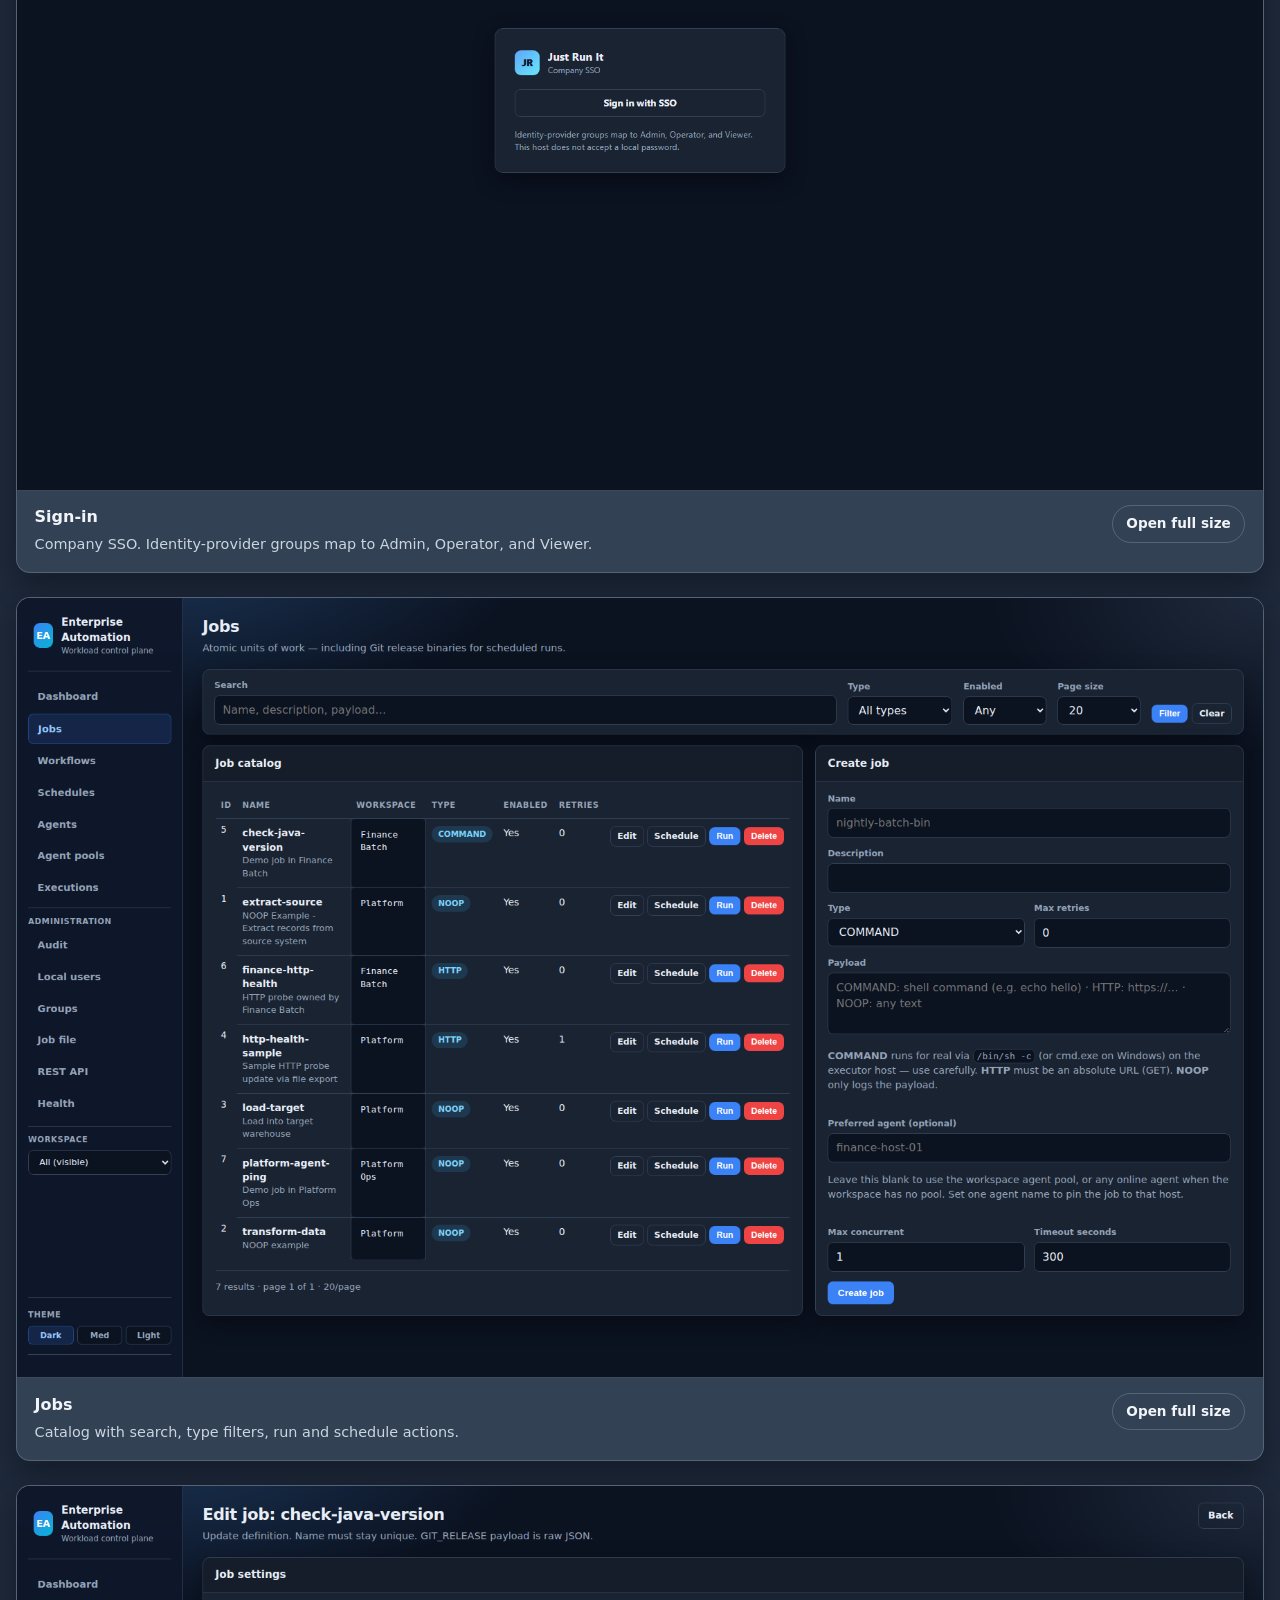
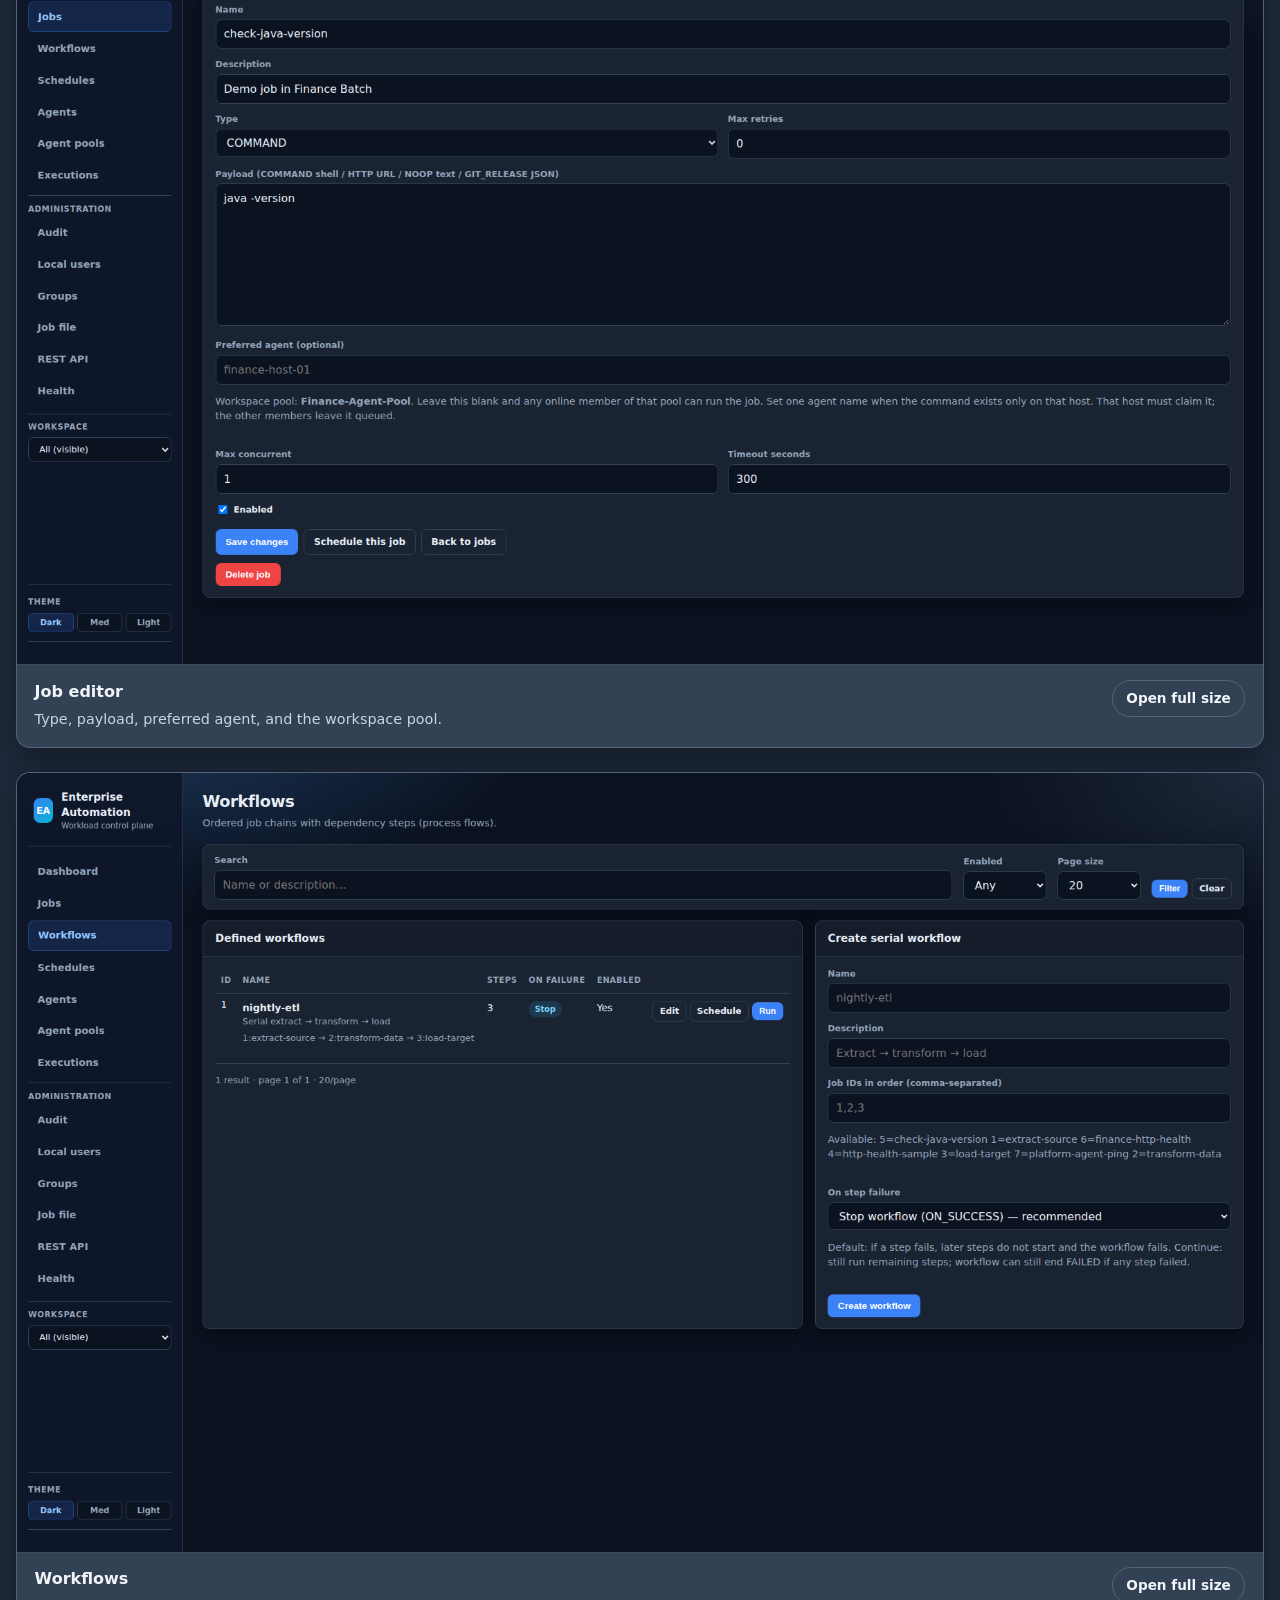
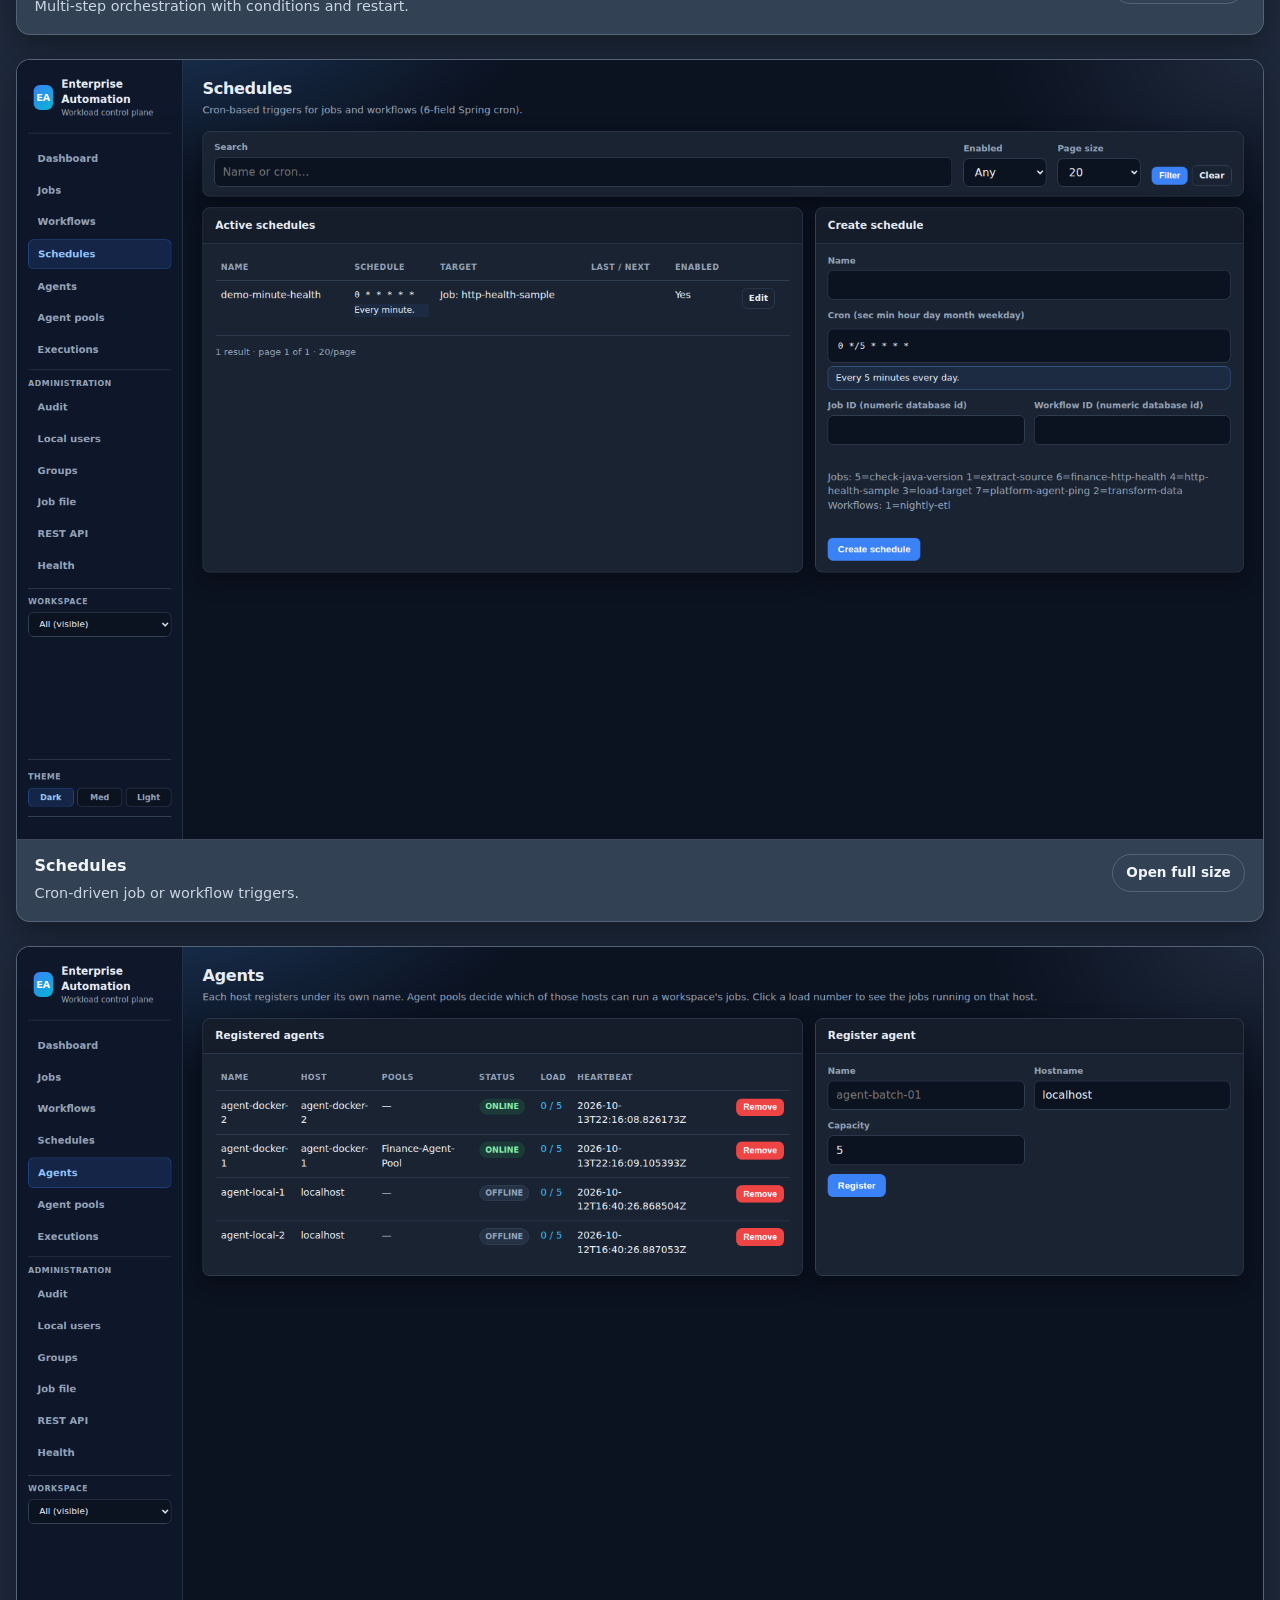
==== commit 072c28eb: "docs(website): refresh the console gallery The homepage shots still showed the July console, so Agen" ====
--- a/index.html
+++ b/index.html
@@ -16,15 +16,15 @@
   <meta property="og:url" content="https://justrunit.io/" />
   <meta property="og:title" content="Just Run It — Production Workload Automation" />
   <meta property="og:description" content="Production-ready control plane: define work, run it where files live, schedule it, and govern teams. Commercial licenses available." />
-  <meta property="og:image" content="https://justrunit.io/assets/images/10-dashboard-medium.png" />
+  <meta property="og:image" content="https://justrunit.io/assets/images/10-dashboard-medium.png?v=20261013" />
   <meta property="og:image:width" content="1800" />
-  <meta property="og:image:height" content="1273" />
+  <meta property="og:image:height" content="1125" />
   <meta property="og:image:alt" content="Just Run It operations dashboard in medium theme" />
   <meta property="og:site_name" content="Just Run It" />
   <meta name="twitter:card" content="summary_large_image" />
   <meta name="twitter:title" content="Just Run It — Production Workload Automation" />
   <meta name="twitter:description" content="Production-ready jobs, workflows, federated agents, and workspaces. Commercial licensing available." />
-  <meta name="twitter:image" content="https://justrunit.io/assets/images/10-dashboard-medium.png" />
+  <meta name="twitter:image" content="https://justrunit.io/assets/images/10-dashboard-medium.png?v=20261013" />
   <meta name="twitter:image:alt" content="Just Run It operations dashboard" />
   <link rel="stylesheet" href="assets/css/styles.css?v=20260803a" />
   <meta http-equiv="Cache-Control" content="no-cache, no-store, must-revalidate" />
@@ -132,11 +132,11 @@
         </div>
         <figure class="hero-shot">
           <img
-            src="assets/images/10-dashboard-medium.png"
-            srcset="assets/images/full/10-dashboard-medium.png 1800w"
+            src="assets/images/10-dashboard-medium.png?v=20261013"
+            srcset="assets/images/full/10-dashboard-medium.png?v=20261013 1800w"
             sizes="(min-width: 900px) 48vw, 100vw"
             width="1800"
-            height="1273"
+            height="1125"
             alt="Just Run It operations dashboard showing job counts, agents, and recent executions in medium theme"
             decoding="async"
             fetchpriority="high"
@@ -363,7 +363,7 @@
               <li>Orphan detection marks work when an agent goes offline mid-run; operators cancel or requeue</li>
             </ul>
             <figure class="hero-shot" style="margin-top:1rem">
-              <img src="assets/images/06-agents.png" srcset="assets/images/full/06-agents.png 1800w" width="1800" height="1125" alt="Agents management screen with registered workers and capacity" loading="lazy" decoding="async" />
+              <img src="assets/images/06-agents.png?v=20261013" srcset="assets/images/full/06-agents.png?v=20261013 1800w" width="1800" height="1125" alt="Agents page with registered hosts, load, and agent pool membership" loading="lazy" decoding="async" />
             </figure>
           </article>
         </div>
@@ -495,7 +495,7 @@
               controls
               playsinline
               preload="metadata"
-              poster="assets/images/10-dashboard-medium.png"
+              poster="assets/images/10-dashboard-medium.png?v=20261013"
               width="1920"
               height="1080"
             >
@@ -523,7 +523,7 @@
               controls
               playsinline
               preload="metadata"
-              poster="assets/images/10-dashboard-medium.png"
+              poster="assets/images/10-dashboard-medium.png?v=20261013"
               width="1920"
               height="1080"
             >
@@ -700,13 +700,13 @@
         </div>
         <div class="gallery">
           <figure class="shot">
-            <a class="shot-frame" href="assets/images/full/10-dashboard-medium.png" data-full="assets/images/full/10-dashboard-medium.png">
-              <img src="assets/images/10-dashboard-medium.png" srcset="assets/images/full/10-dashboard-medium.png 1800w" width="1800" height="1273" alt="Operations dashboard in medium theme with execution counts and agent status" loading="lazy" decoding="async" />
+            <a class="shot-frame" href="assets/images/full/10-dashboard-medium.png?v=20261013" data-full="assets/images/full/10-dashboard-medium.png?v=20261013">
+              <img src="assets/images/10-dashboard-medium.png?v=20261013" srcset="assets/images/full/10-dashboard-medium.png?v=20261013 1800w" width="1800" height="1125" alt="Operations dashboard in medium theme with execution counts, agent pools, and job file in the menu" loading="lazy" decoding="async" />
             </a>
             <figcaption>
               <div class="cap-text"><strong>Operations dashboard</strong> Counts, agents, recent executions, and audit (medium theme).</div>
               <div class="shot-actions">
-                <a class="btn btn-secondary btn-sm" href="assets/images/full/10-dashboard-medium.png" target="_blank" rel="noopener">Open full size</a>
+                <a class="btn btn-secondary btn-sm" href="assets/images/full/10-dashboard-medium.png?v=20261013" target="_blank" rel="noopener">Open full size</a>
               </div>
             </figcaption>
           </figure>
@@ -720,75 +720,93 @@
             </figcaption>
           </figure>
           <figure class="shot">
-            <a class="shot-frame" href="assets/images/full/03-jobs.png" data-full="assets/images/full/03-jobs.png">
-              <img src="assets/images/03-jobs.png" srcset="assets/images/full/03-jobs.png 1800w" width="1800" height="1125" alt="Jobs catalog with search filters and run actions" loading="lazy" decoding="async" />
+            <a class="shot-frame" href="assets/images/full/03-jobs.png?v=20261013" data-full="assets/images/full/03-jobs.png?v=20261013">
+              <img src="assets/images/03-jobs.png?v=20261013" srcset="assets/images/full/03-jobs.png?v=20261013 1800w" width="1800" height="1125" alt="Jobs catalog with search filters and run actions" loading="lazy" decoding="async" />
             </a>
             <figcaption>
               <div class="cap-text"><strong>Jobs</strong> Catalog with search, type filters, run and schedule actions.</div>
-              <div class="shot-actions"><a class="btn btn-secondary btn-sm" href="assets/images/full/03-jobs.png" target="_blank" rel="noopener">Open full size</a></div>
-            </figcaption>
-          </figure>
-          <figure class="shot">
-            <a class="shot-frame" href="assets/images/full/12-job-edit.png" data-full="assets/images/full/12-job-edit.png">
-              <img src="assets/images/12-job-edit.png" srcset="assets/images/full/12-job-edit.png 1800w" width="1800" height="1125" alt="Job editor form for type payload preferred agent and timeouts" loading="lazy" decoding="async" />
-            </a>
-            <figcaption>
-              <div class="cap-text"><strong>Job editor</strong> Type, payload, preferred agent, concurrency and timeout.</div>
-              <div class="shot-actions"><a class="btn btn-secondary btn-sm" href="assets/images/full/12-job-edit.png" target="_blank" rel="noopener">Open full size</a></div>
-            </figcaption>
-          </figure>
-          <figure class="shot">
-            <a class="shot-frame" href="assets/images/full/04-workflows.png" data-full="assets/images/full/04-workflows.png">
-              <img src="assets/images/04-workflows.png" srcset="assets/images/full/04-workflows.png 1800w" width="1800" height="1125" alt="Workflows list for multi-step job orchestration" loading="lazy" decoding="async" />
+              <div class="shot-actions"><a class="btn btn-secondary btn-sm" href="assets/images/full/03-jobs.png?v=20261013" target="_blank" rel="noopener">Open full size</a></div>
+            </figcaption>
+          </figure>
+          <figure class="shot">
+            <a class="shot-frame" href="assets/images/full/12-job-edit.png?v=20261013" data-full="assets/images/full/12-job-edit.png?v=20261013">
+              <img src="assets/images/12-job-edit.png?v=20261013" srcset="assets/images/full/12-job-edit.png?v=20261013 1800w" width="1800" height="1125" alt="Job editor showing command payload, preferred agent, and workspace pool" loading="lazy" decoding="async" />
+            </a>
+            <figcaption>
+              <div class="cap-text"><strong>Job editor</strong> Type, payload, preferred agent, and the workspace pool.</div>
+              <div class="shot-actions"><a class="btn btn-secondary btn-sm" href="assets/images/full/12-job-edit.png?v=20261013" target="_blank" rel="noopener">Open full size</a></div>
+            </figcaption>
+          </figure>
+          <figure class="shot">
+            <a class="shot-frame" href="assets/images/full/04-workflows.png?v=20261013" data-full="assets/images/full/04-workflows.png?v=20261013">
+              <img src="assets/images/04-workflows.png?v=20261013" srcset="assets/images/full/04-workflows.png?v=20261013 1800w" width="1800" height="1125" alt="Workflows list for multi-step job orchestration" loading="lazy" decoding="async" />
             </a>
             <figcaption>
               <div class="cap-text"><strong>Workflows</strong> Multi-step orchestration with conditions and restart.</div>
-              <div class="shot-actions"><a class="btn btn-secondary btn-sm" href="assets/images/full/04-workflows.png" target="_blank" rel="noopener">Open full size</a></div>
-            </figcaption>
-          </figure>
-          <figure class="shot">
-            <a class="shot-frame" href="assets/images/full/05-schedules.png" data-full="assets/images/full/05-schedules.png">
-              <img src="assets/images/05-schedules.png" srcset="assets/images/full/05-schedules.png 1800w" width="1800" height="1125" alt="Cron schedules list for jobs and workflows" loading="lazy" decoding="async" />
+              <div class="shot-actions"><a class="btn btn-secondary btn-sm" href="assets/images/full/04-workflows.png?v=20261013" target="_blank" rel="noopener">Open full size</a></div>
+            </figcaption>
+          </figure>
+          <figure class="shot">
+            <a class="shot-frame" href="assets/images/full/05-schedules.png?v=20261013" data-full="assets/images/full/05-schedules.png?v=20261013">
+              <img src="assets/images/05-schedules.png?v=20261013" srcset="assets/images/full/05-schedules.png?v=20261013 1800w" width="1800" height="1125" alt="Cron schedules list for jobs and workflows" loading="lazy" decoding="async" />
             </a>
             <figcaption>
               <div class="cap-text"><strong>Schedules</strong> Cron-driven job or workflow triggers.</div>
-              <div class="shot-actions"><a class="btn btn-secondary btn-sm" href="assets/images/full/05-schedules.png" target="_blank" rel="noopener">Open full size</a></div>
-            </figcaption>
-          </figure>
-          <figure class="shot">
-            <a class="shot-frame" href="assets/images/full/06-agents.png" data-full="assets/images/full/06-agents.png">
-              <img src="assets/images/06-agents.png" srcset="assets/images/full/06-agents.png 1800w" width="1800" height="1125" alt="Agents page showing registered workers hostnames and capacity" loading="lazy" decoding="async" />
-            </a>
-            <figcaption>
-              <div class="cap-text"><strong>Agents</strong> Register, monitor, and pin preferred agents for federated hosts.</div>
-              <div class="shot-actions"><a class="btn btn-secondary btn-sm" href="assets/images/full/06-agents.png" target="_blank" rel="noopener">Open full size</a></div>
-            </figcaption>
-          </figure>
-          <figure class="shot">
-            <a class="shot-frame" href="assets/images/full/07-executions.png" data-full="assets/images/full/07-executions.png">
-              <img src="assets/images/07-executions.png" srcset="assets/images/full/07-executions.png 1800w" width="1800" height="1716" alt="Execution history with status filters and paging" loading="lazy" decoding="async" />
+              <div class="shot-actions"><a class="btn btn-secondary btn-sm" href="assets/images/full/05-schedules.png?v=20261013" target="_blank" rel="noopener">Open full size</a></div>
+            </figcaption>
+          </figure>
+          <figure class="shot">
+            <a class="shot-frame" href="assets/images/full/06-agents.png?v=20261013" data-full="assets/images/full/06-agents.png?v=20261013">
+              <img src="assets/images/06-agents.png?v=20261013" srcset="assets/images/full/06-agents.png?v=20261013 1800w" width="1800" height="1125" alt="Agents page showing registered hosts, load, and pool membership" loading="lazy" decoding="async" />
+            </a>
+            <figcaption>
+              <div class="cap-text"><strong>Agents</strong> Registered hosts, load, and the pool each agent belongs to.</div>
+              <div class="shot-actions"><a class="btn btn-secondary btn-sm" href="assets/images/full/06-agents.png?v=20261013" target="_blank" rel="noopener">Open full size</a></div>
+            </figcaption>
+          </figure>
+          <figure class="shot">
+            <a class="shot-frame" href="assets/images/full/14-agent-pools.png?v=20261013" data-full="assets/images/full/14-agent-pools.png?v=20261013">
+              <img src="assets/images/14-agent-pools.png?v=20261013" srcset="assets/images/full/14-agent-pools.png?v=20261013 1800w" width="1800" height="1125" alt="Agent pool members for a workspace, with the pool named in the sidebar" loading="lazy" decoding="async" />
+            </a>
+            <figcaption>
+              <div class="cap-text"><strong>Agent pools</strong> A workspace names a pool. Jobs with no preferred agent run on an online member.</div>
+              <div class="shot-actions"><a class="btn btn-secondary btn-sm" href="assets/images/full/14-agent-pools.png?v=20261013" target="_blank" rel="noopener">Open full size</a></div>
+            </figcaption>
+          </figure>
+          <figure class="shot">
+            <a class="shot-frame" href="assets/images/full/07-executions.png?v=20261013" data-full="assets/images/full/07-executions.png?v=20261013">
+              <img src="assets/images/07-executions.png?v=20261013" srcset="assets/images/full/07-executions.png?v=20261013 1800w" width="1800" height="1125" alt="Execution history with status filters and paging" loading="lazy" decoding="async" />
             </a>
             <figcaption>
               <div class="cap-text"><strong>Executions</strong> History, status filters, and drill-down.</div>
-              <div class="shot-actions"><a class="btn btn-secondary btn-sm" href="assets/images/full/07-executions.png" target="_blank" rel="noopener">Open full size</a></div>
-            </figcaption>
-          </figure>
-          <figure class="shot">
-            <a class="shot-frame" href="assets/images/full/13-execution-detail.png" data-full="assets/images/full/13-execution-detail.png">
-              <img src="assets/images/13-execution-detail.png" srcset="assets/images/full/13-execution-detail.png 1800w" width="1800" height="1125" alt="Execution detail page with error reason and log output" loading="lazy" decoding="async" />
-            </a>
-            <figcaption>
-              <div class="cap-text"><strong>Execution detail</strong> Failure reason and log output for fast triage.</div>
-              <div class="shot-actions"><a class="btn btn-secondary btn-sm" href="assets/images/full/13-execution-detail.png" target="_blank" rel="noopener">Open full size</a></div>
-            </figcaption>
-          </figure>
-          <figure class="shot">
-            <a class="shot-frame" href="assets/images/full/08-users.png" data-full="assets/images/full/08-users.png">
-              <img src="assets/images/08-users.png" srcset="assets/images/full/08-users.png 1800w" width="1800" height="1231" alt="Admin user management with roles" loading="lazy" decoding="async" />
-            </a>
-            <figcaption>
-              <div class="cap-text"><strong>Users (admin)</strong> Local account and role administration.</div>
-              <div class="shot-actions"><a class="btn btn-secondary btn-sm" href="assets/images/full/08-users.png" target="_blank" rel="noopener">Open full size</a></div>
+              <div class="shot-actions"><a class="btn btn-secondary btn-sm" href="assets/images/full/07-executions.png?v=20261013" target="_blank" rel="noopener">Open full size</a></div>
+            </figcaption>
+          </figure>
+          <figure class="shot">
+            <a class="shot-frame" href="assets/images/full/13-execution-detail.png?v=20261013" data-full="assets/images/full/13-execution-detail.png?v=20261013">
+              <img src="assets/images/13-execution-detail.png?v=20261013" srcset="assets/images/full/13-execution-detail.png?v=20261013 1800w" width="1800" height="1125" alt="Execution detail page with status, timing, and log output" loading="lazy" decoding="async" />
+            </a>
+            <figcaption>
+              <div class="cap-text"><strong>Execution detail</strong> Status, timing, and log output.</div>
+              <div class="shot-actions"><a class="btn btn-secondary btn-sm" href="assets/images/full/13-execution-detail.png?v=20261013" target="_blank" rel="noopener">Open full size</a></div>
+            </figcaption>
+          </figure>
+          <figure class="shot">
+            <a class="shot-frame" href="assets/images/full/08-users.png?v=20261013" data-full="assets/images/full/08-users.png?v=20261013">
+              <img src="assets/images/08-users.png?v=20261013" srcset="assets/images/full/08-users.png?v=20261013 1800w" width="1800" height="1125" alt="Local user administration with roles" loading="lazy" decoding="async" />
+            </a>
+            <figcaption>
+              <div class="cap-text"><strong>Local users</strong> Local accounts and roles. Company SSO users stay in the identity provider.</div>
+              <div class="shot-actions"><a class="btn btn-secondary btn-sm" href="assets/images/full/08-users.png?v=20261013" target="_blank" rel="noopener">Open full size</a></div>
+            </figcaption>
+          </figure>
+          <figure class="shot">
+            <a class="shot-frame" href="assets/images/full/16-job-file.png?v=20261013" data-full="assets/images/full/16-job-file.png?v=20261013">
+              <img src="assets/images/16-job-file.png?v=20261013" srcset="assets/images/full/16-job-file.png?v=20261013 1800w" width="1800" height="1125" alt="Job file page for export, review, and apply of jobs, workflows, and schedules" loading="lazy" decoding="async" />
+            </a>
+            <figcaption>
+              <div class="cap-text"><strong>Job file</strong> Export, review, and apply jobs, workflows, and schedules by workspace and name.</div>
+              <div class="shot-actions"><a class="btn btn-secondary btn-sm" href="assets/images/full/16-job-file.png?v=20261013" target="_blank" rel="noopener">Open full size</a></div>
             </figcaption>
           </figure>
         </div>
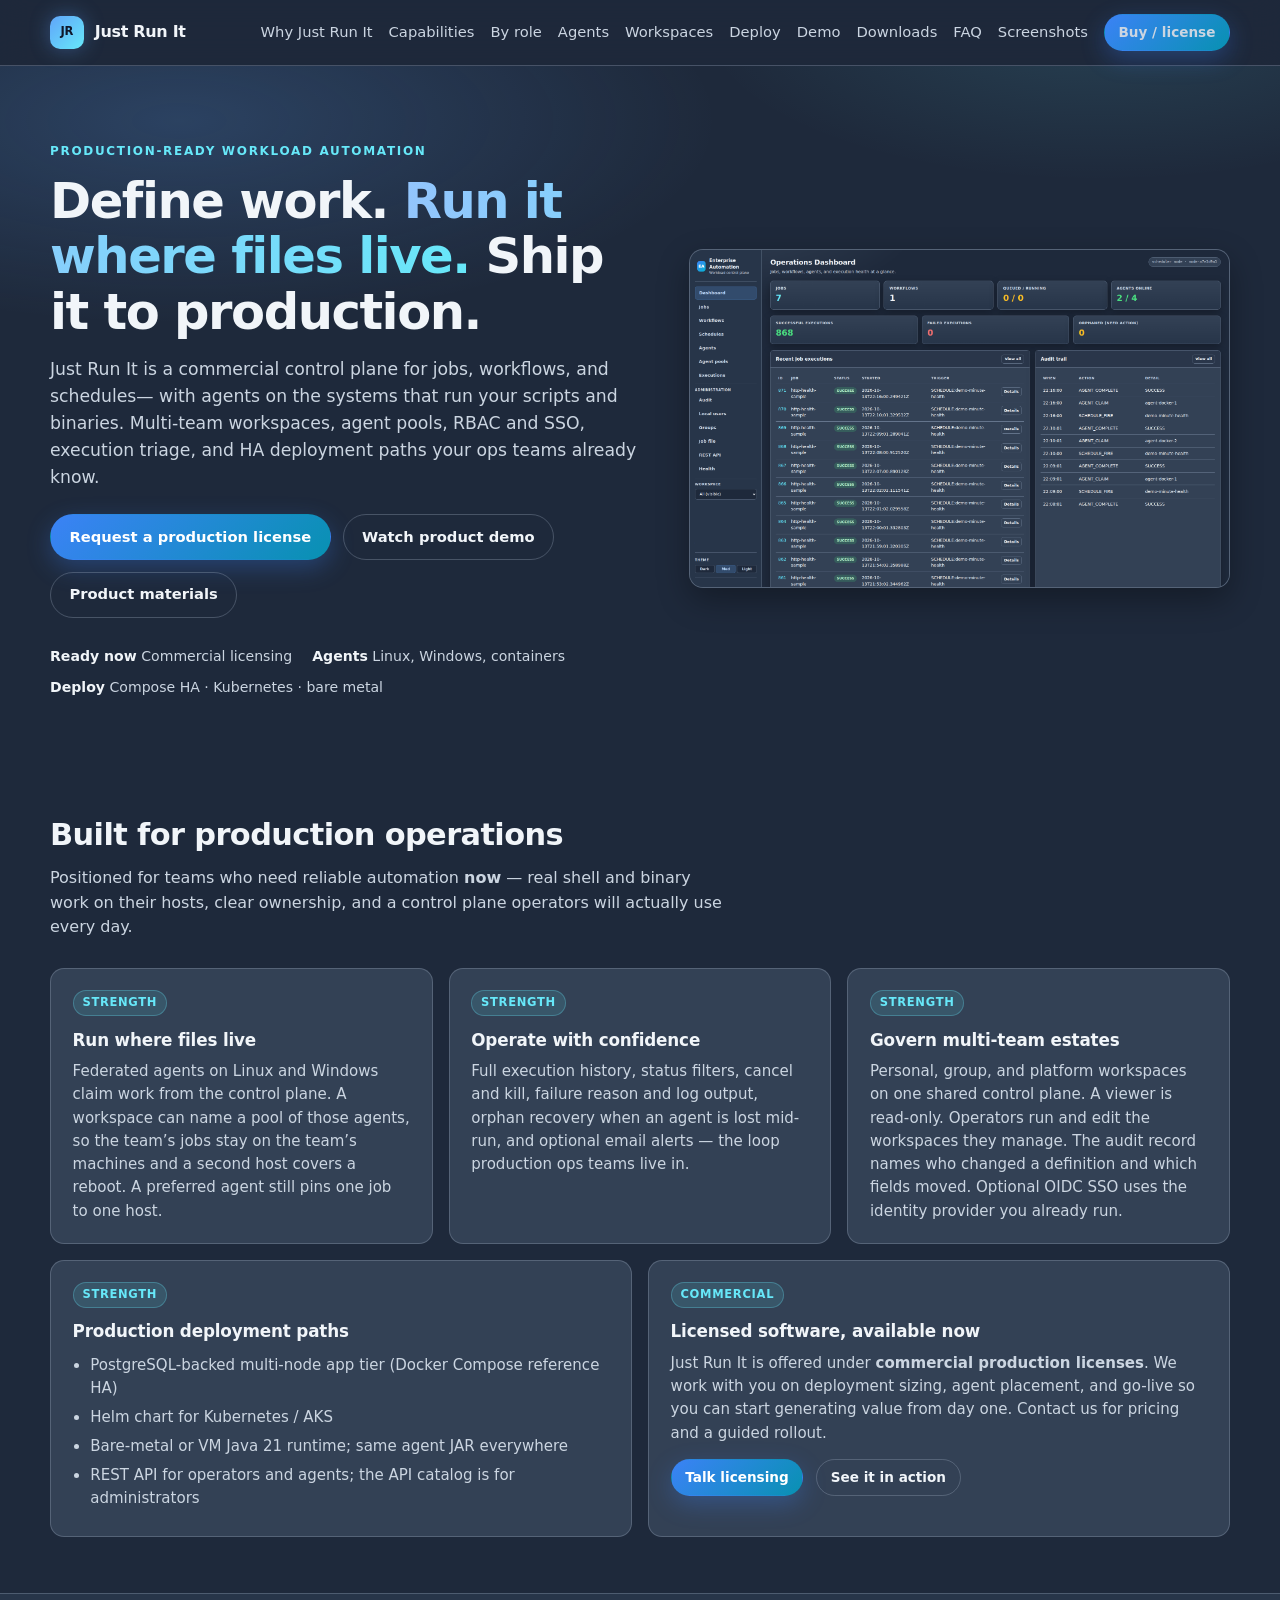
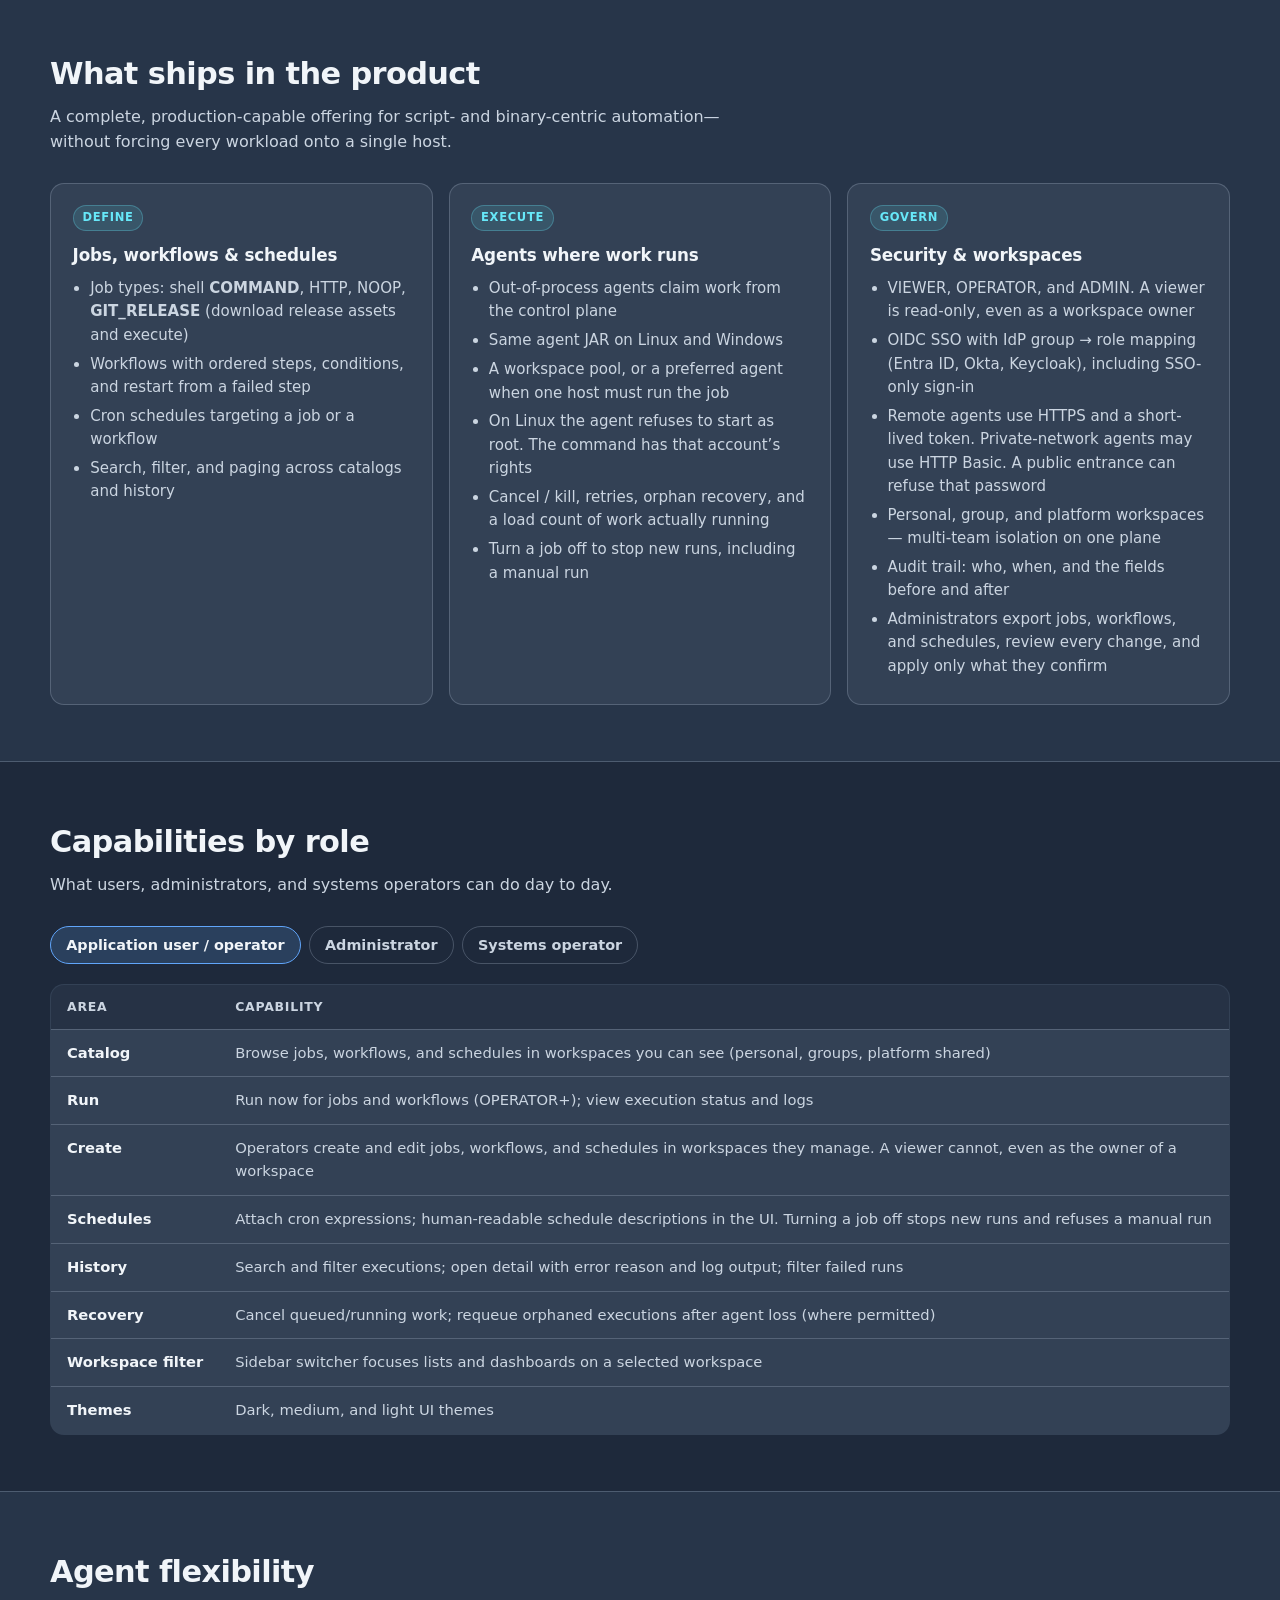
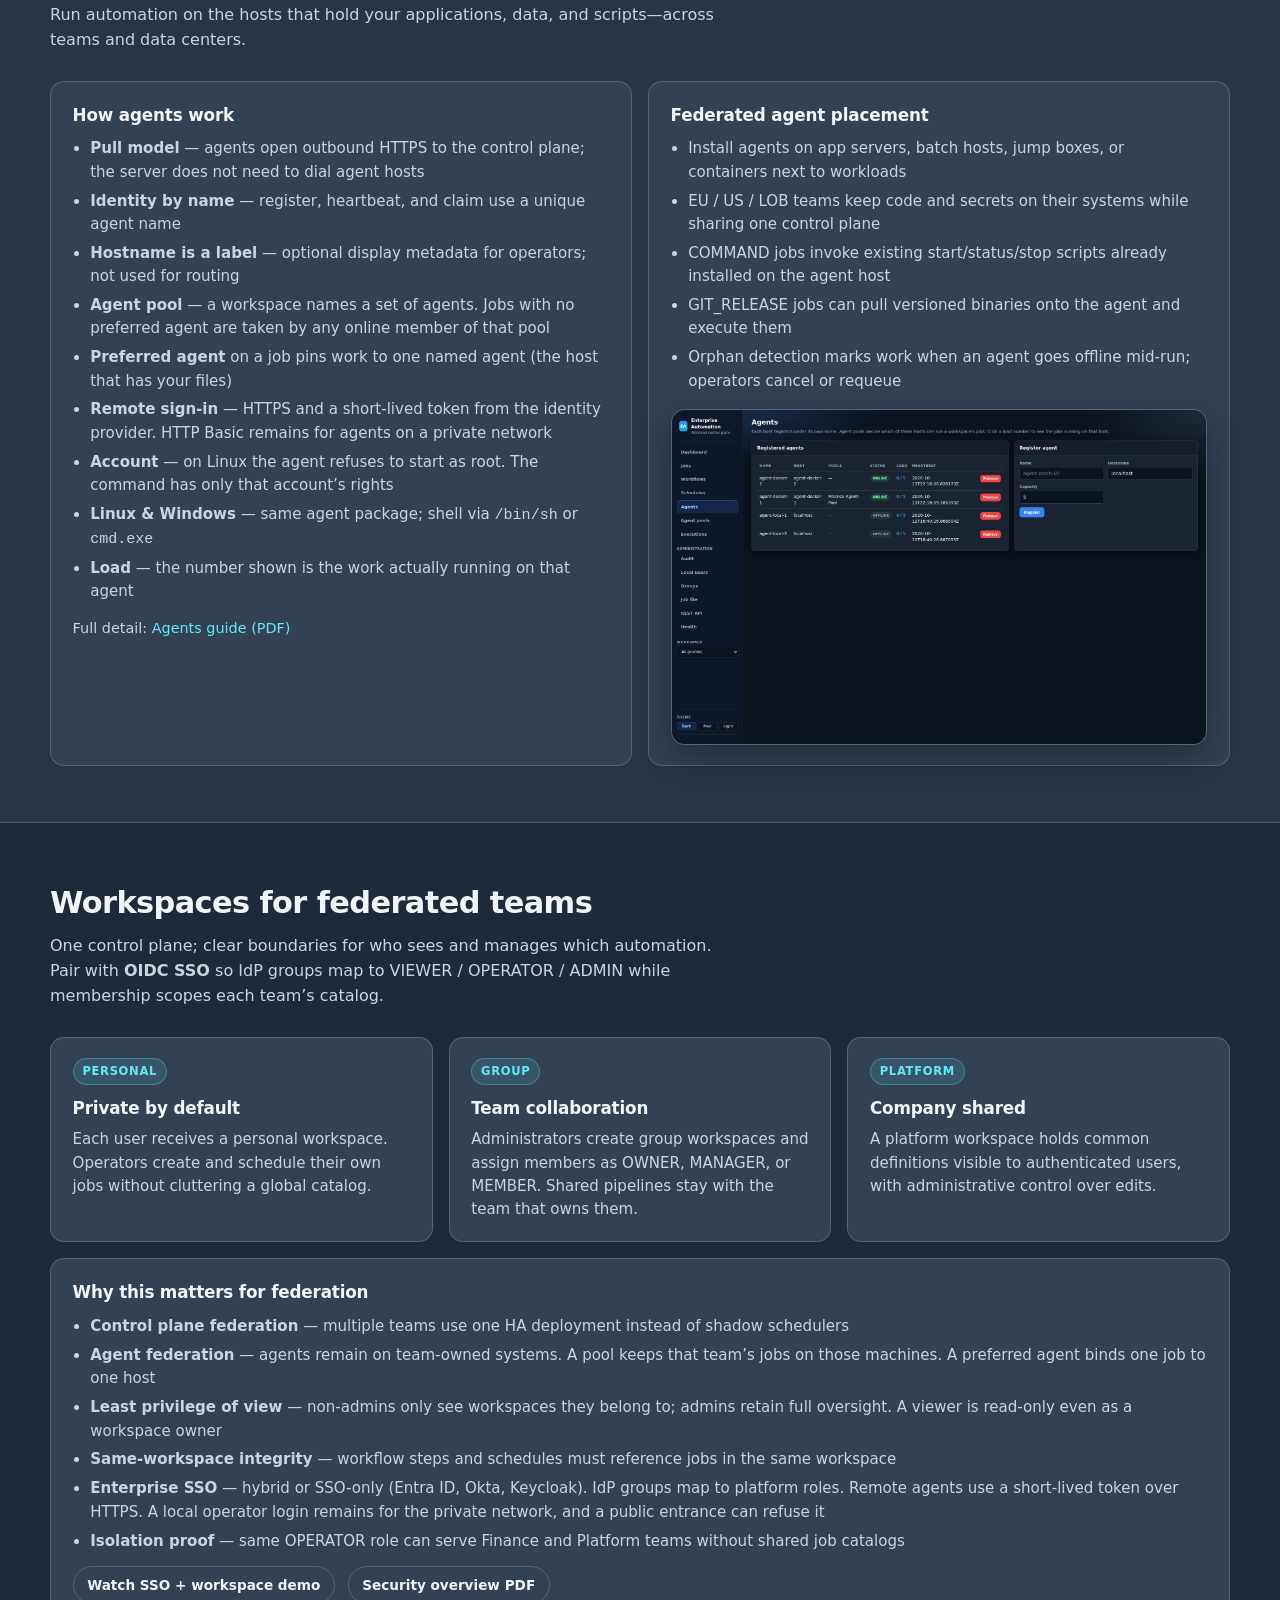
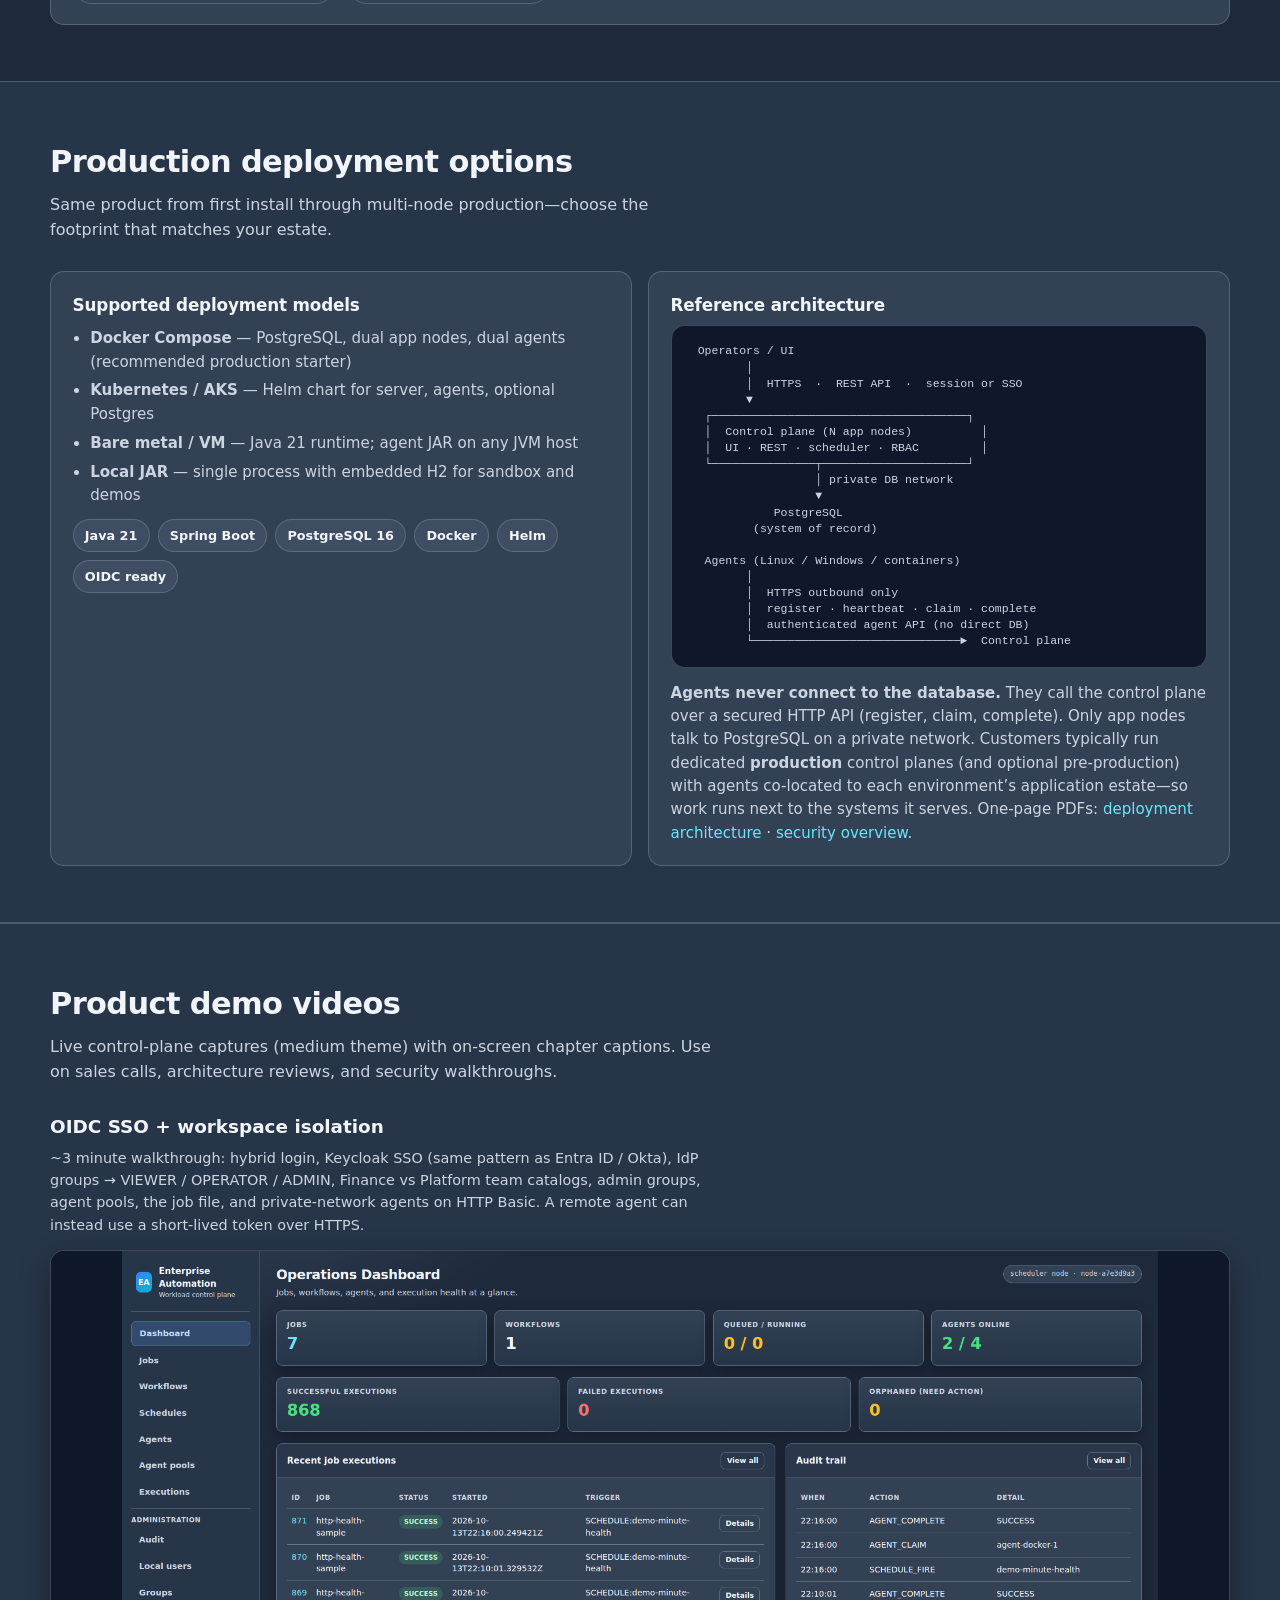
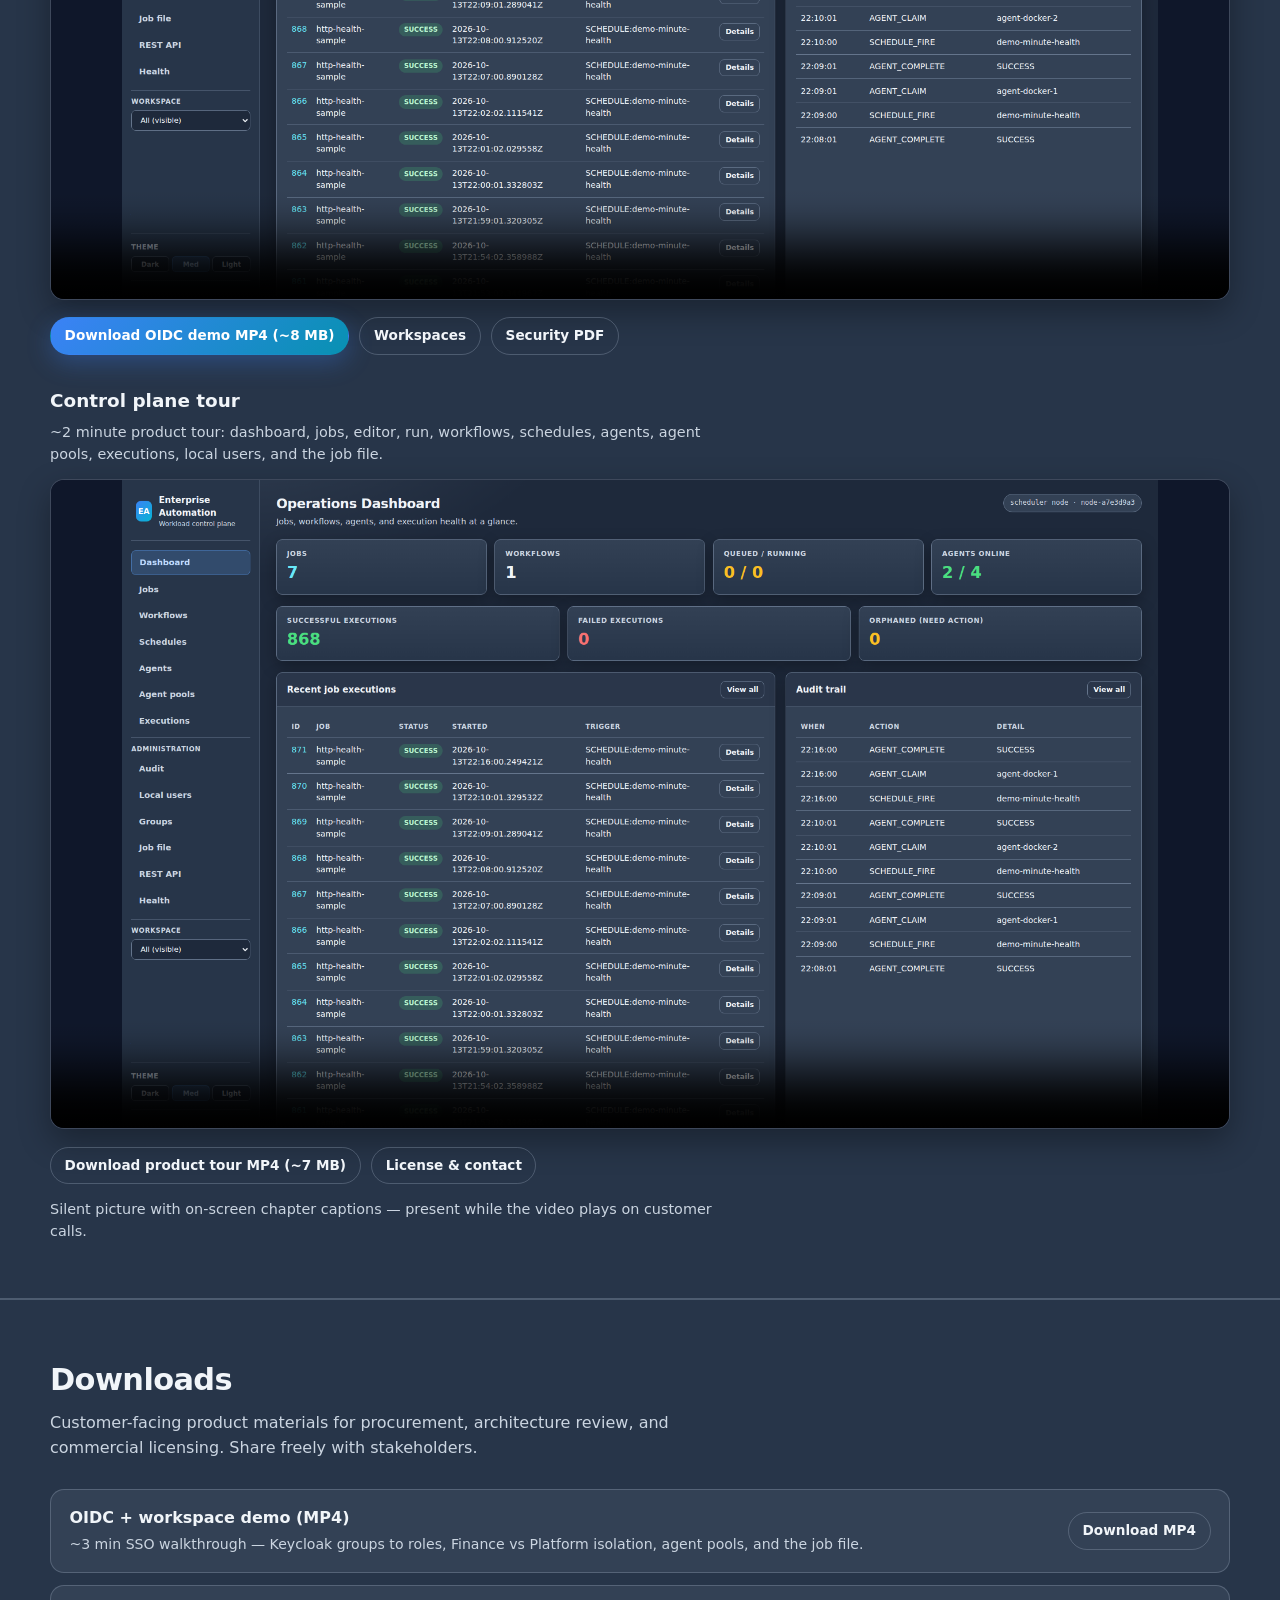
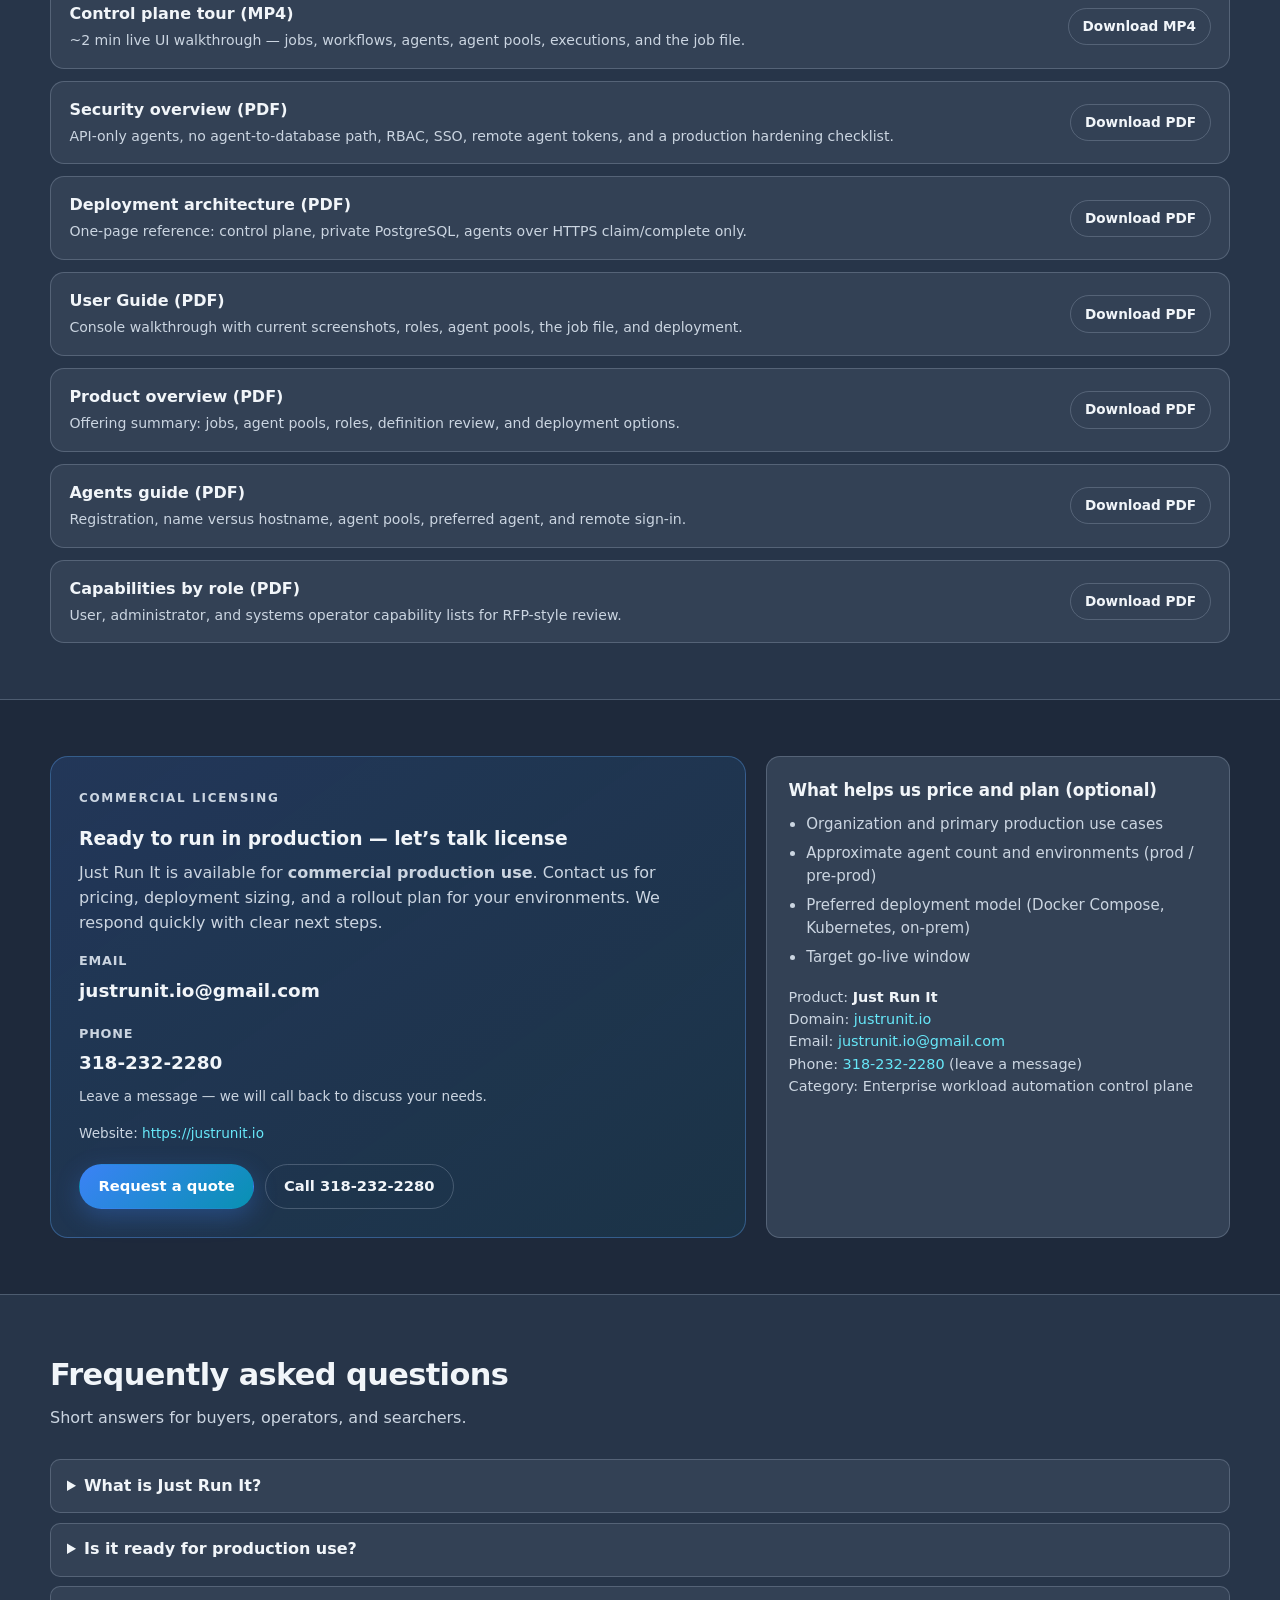
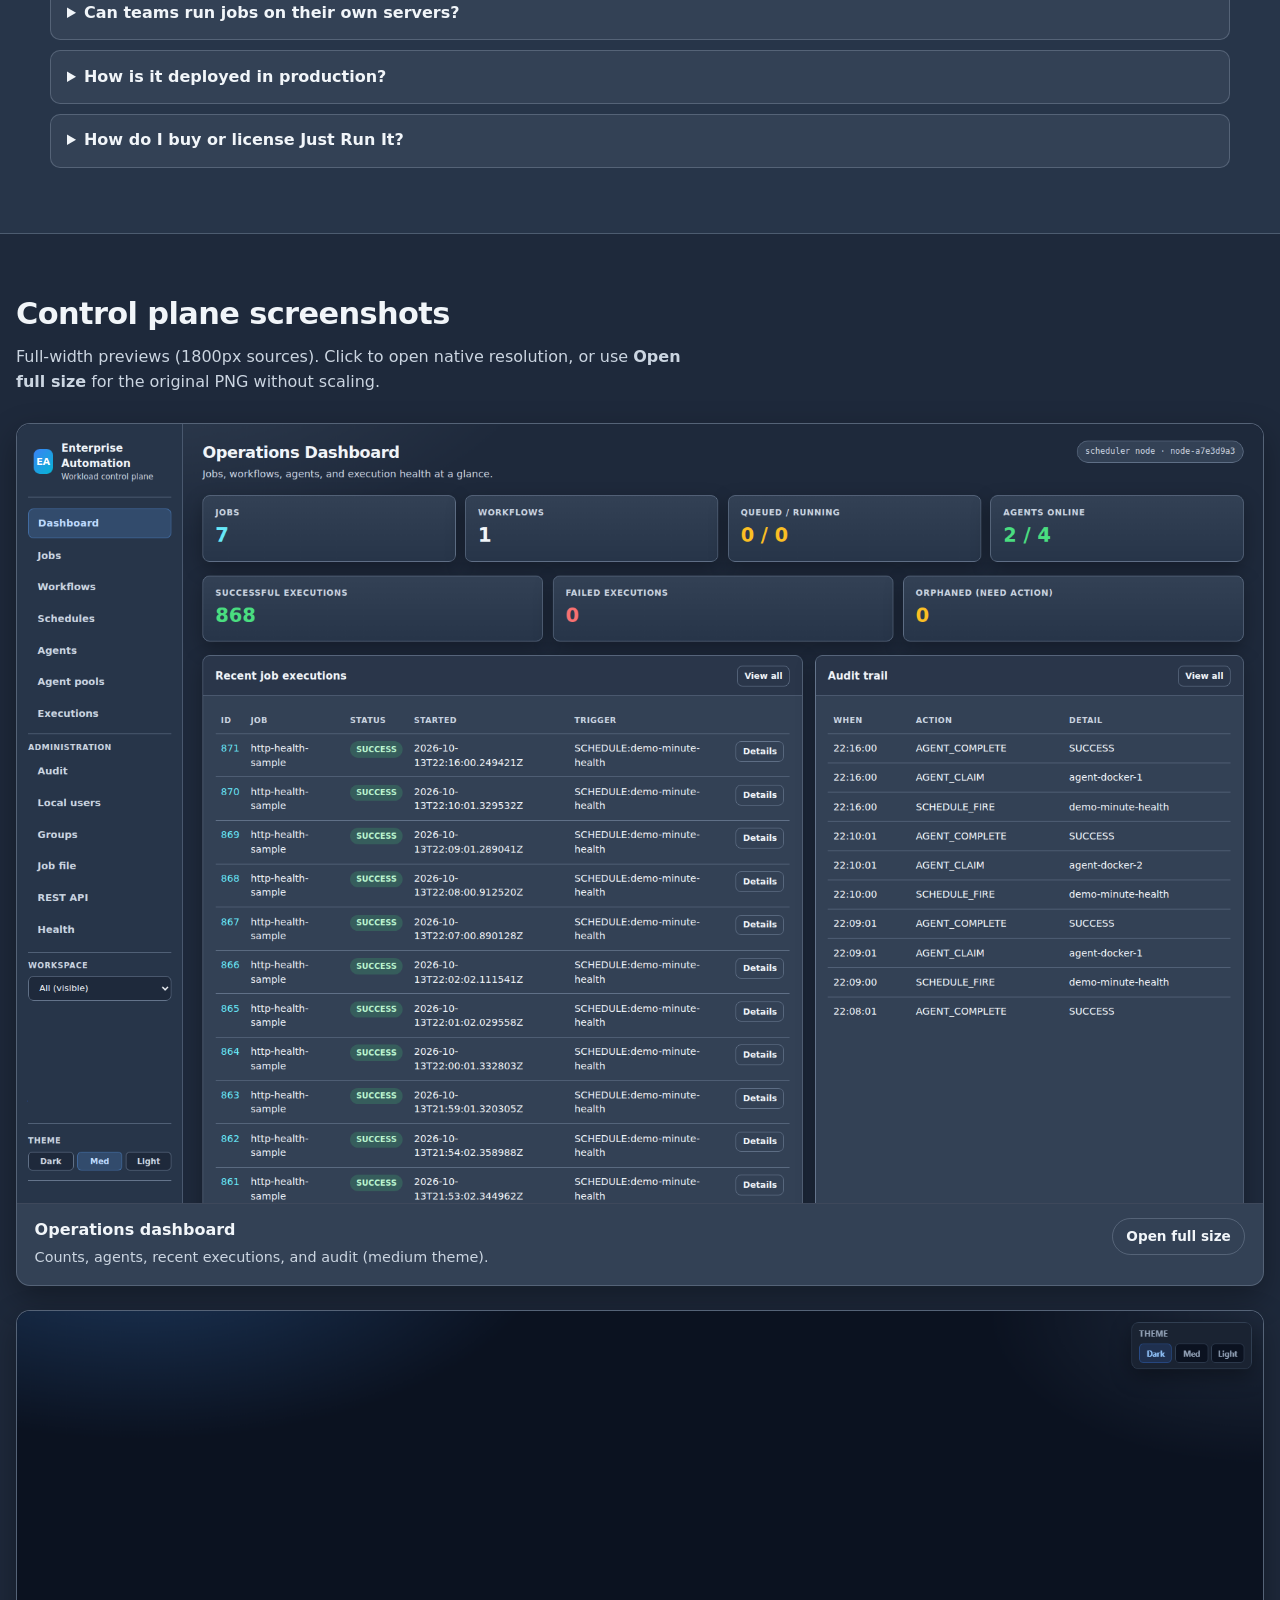
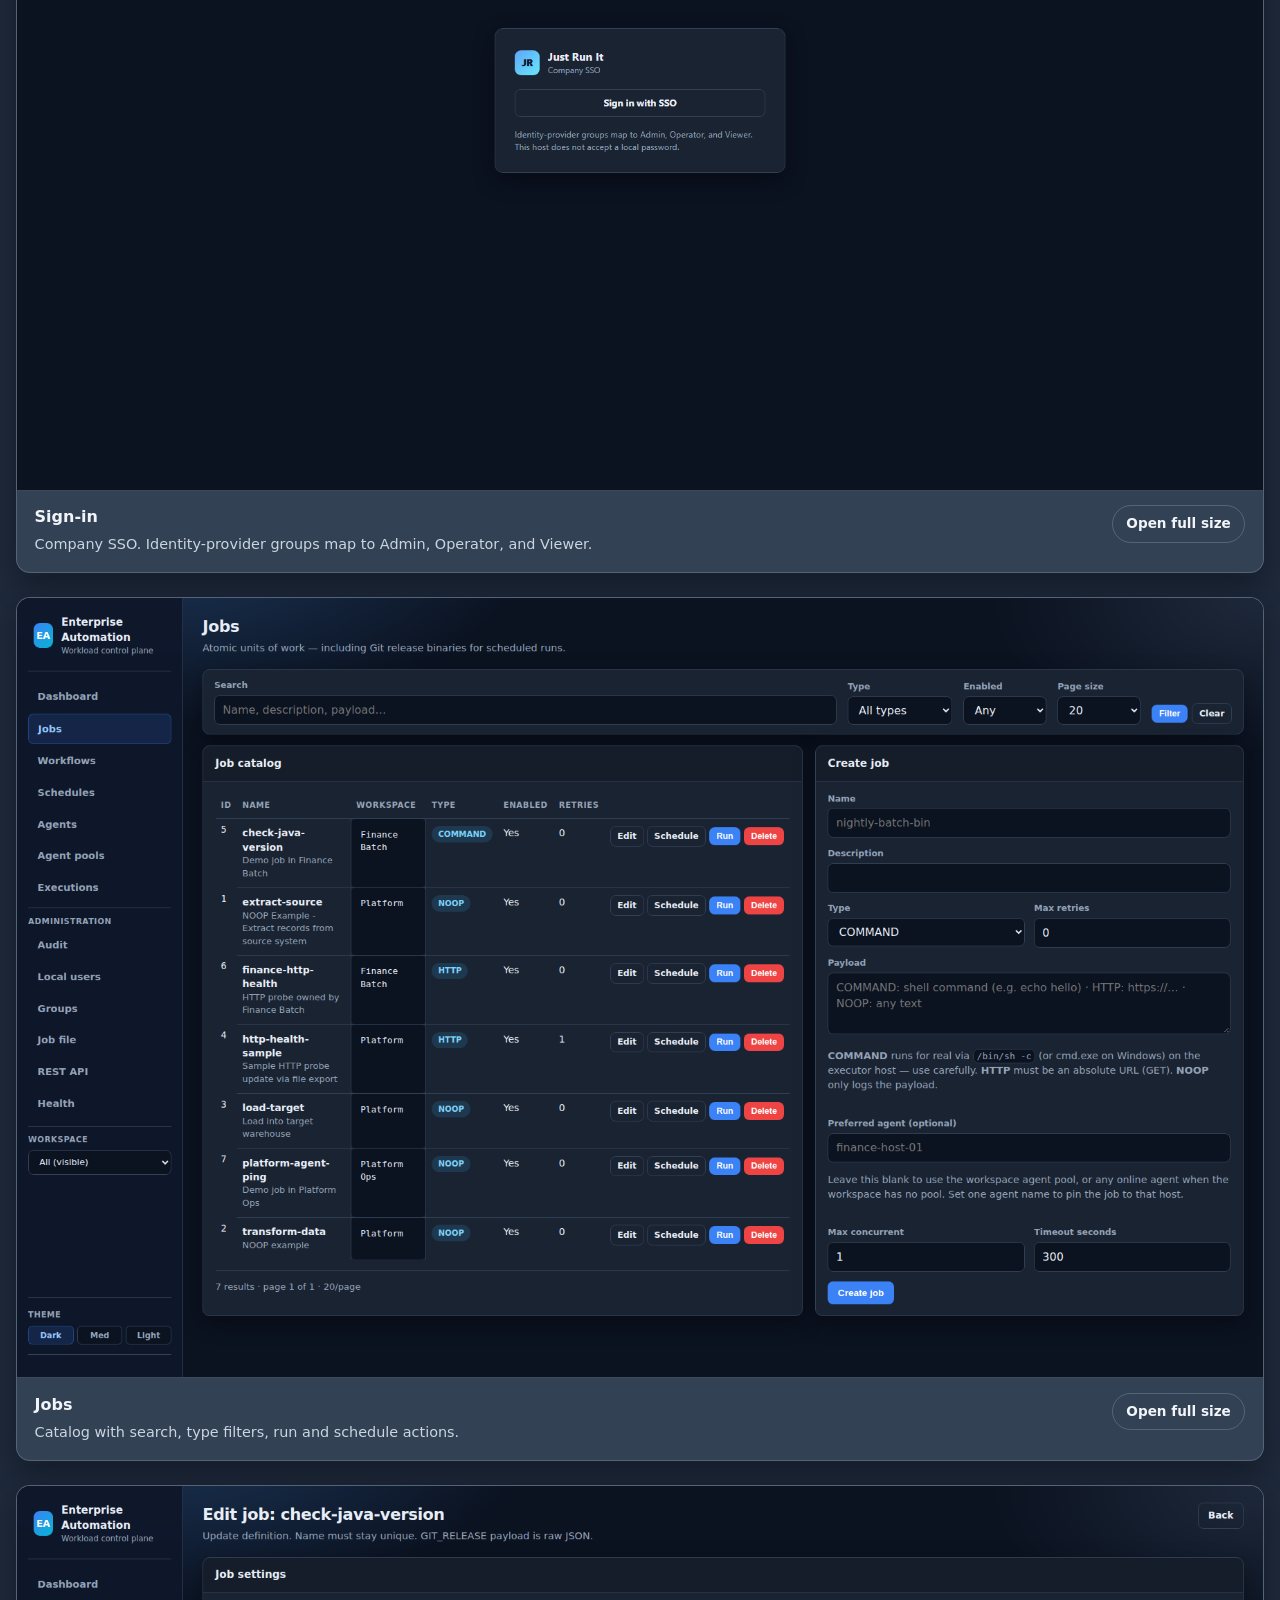
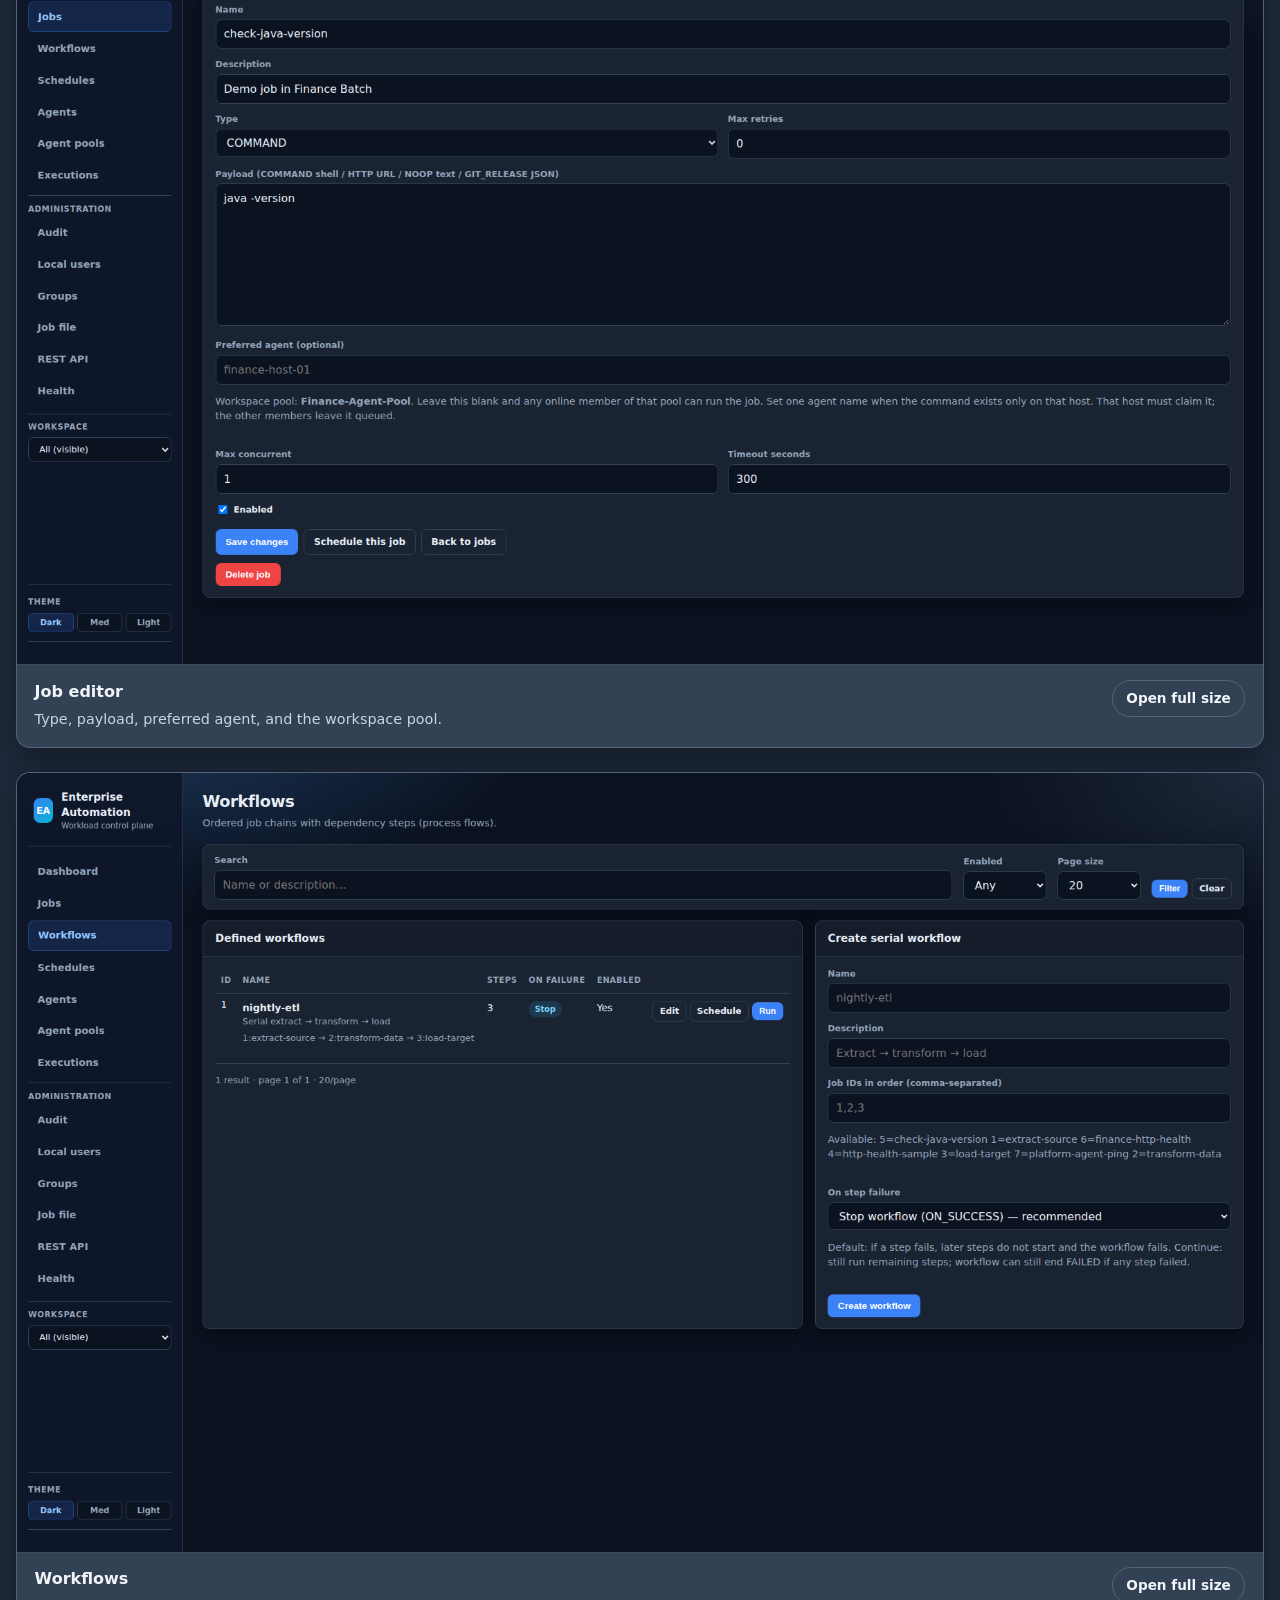
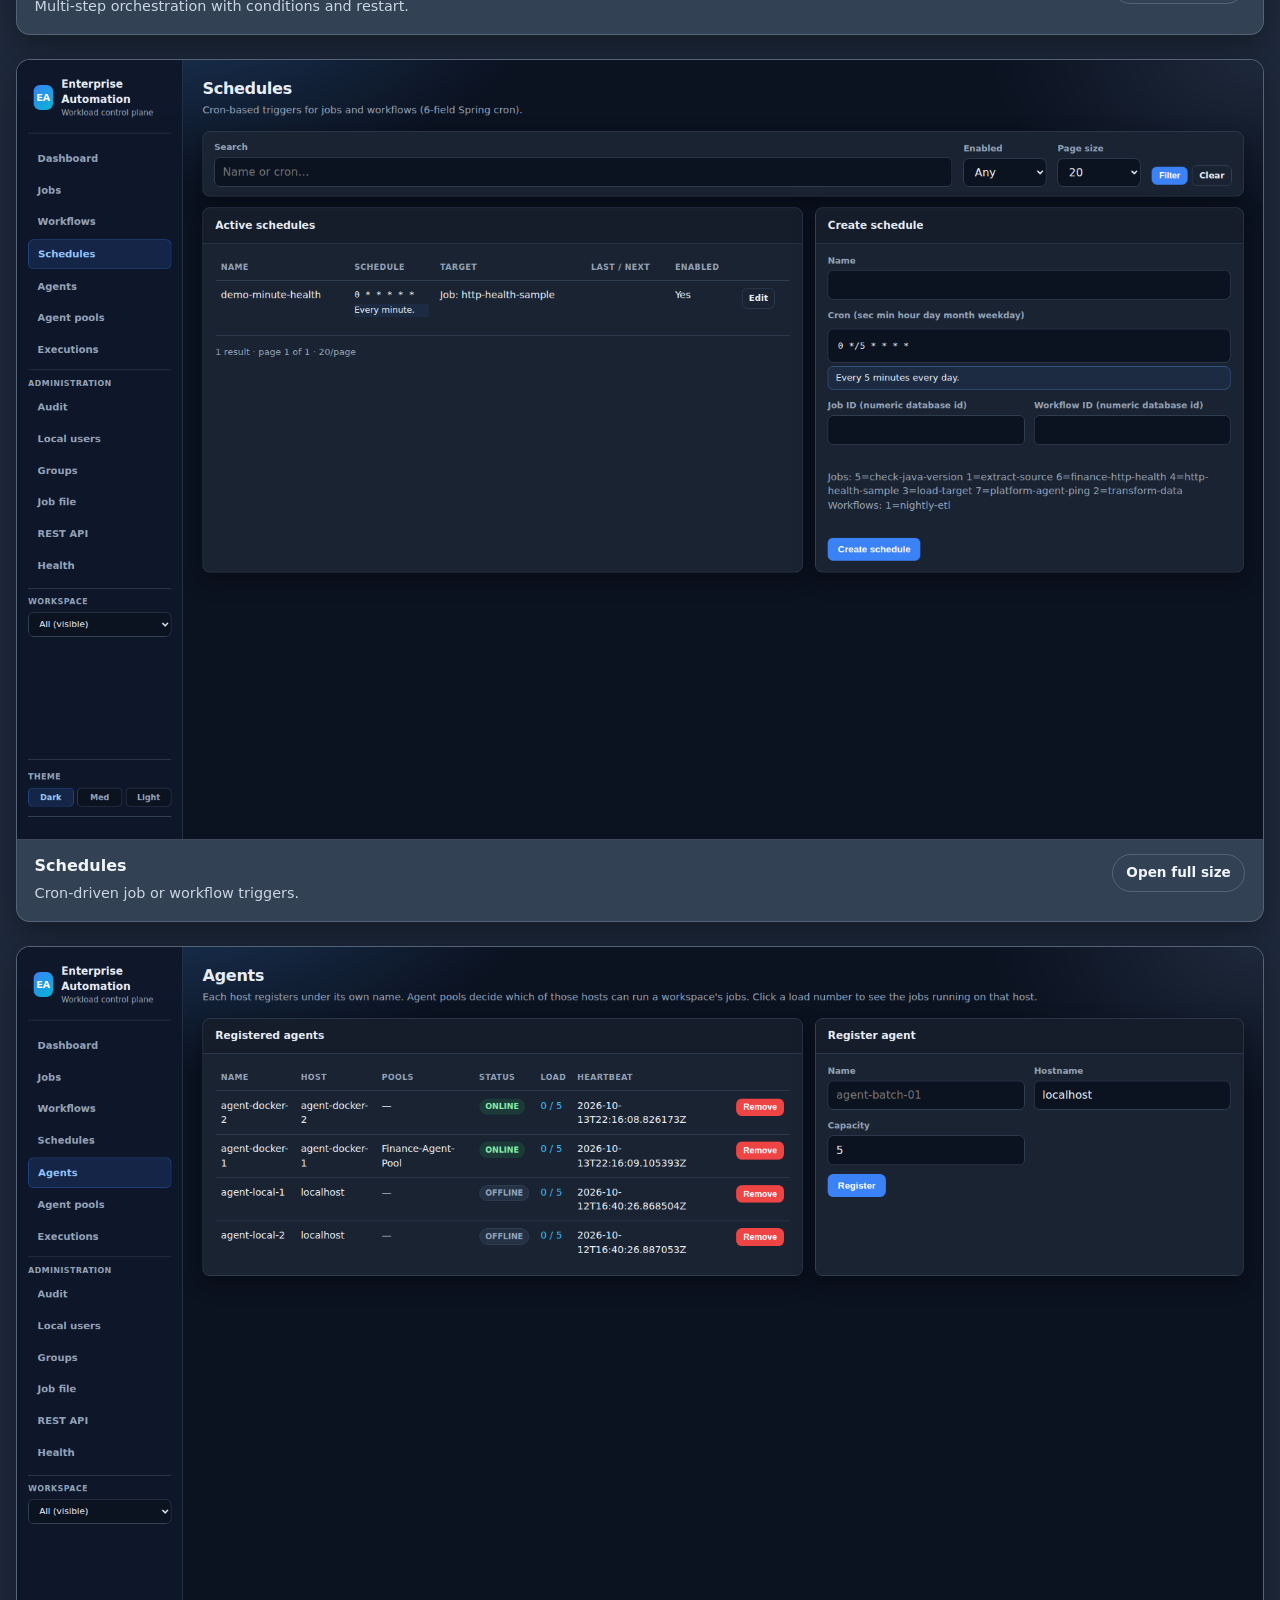
==== commit fb0f986e: "docs(website): refresh the product demo videos Record the control-plane tour and the OIDC workspace " ====
--- a/index.html
+++ b/index.html
@@ -486,9 +486,9 @@
         <article class="demo-block" style="margin-bottom:2rem">
           <h3 style="font-size:1.15rem;margin-bottom:0.35rem">OIDC SSO + workspace isolation</h3>
           <p class="demo-note" style="margin-top:0;margin-bottom:0.85rem">
-            ~3 minute elaborate walkthrough: hybrid login, Keycloak SSO (same pattern as Entra ID / Okta),
-            IdP groups → VIEWER / OPERATOR / ADMIN, Finance vs Platform team catalogs, admin groups &amp; users,
-            and private-network agents on HTTP Basic. A remote agent can instead use a short-lived token over HTTPS.
+            ~3 minute walkthrough: hybrid login, Keycloak SSO (same pattern as Entra ID / Okta),
+            IdP groups → VIEWER / OPERATOR / ADMIN, Finance vs Platform team catalogs, admin groups,
+            agent pools, the job file, and private-network agents on HTTP Basic. A remote agent can instead use a short-lived token over HTTPS.
           </p>
           <div class="demo-player">
             <video
@@ -499,14 +499,14 @@
               width="1920"
               height="1080"
             >
-              <source src="assets/video/justrunit-oidc-workspace-demo.mp4" type="video/mp4" />
-              <source src="assets/video/justrunit-oidc-workspace-demo.webm" type="video/webm" />
+              <source src="assets/video/justrunit-oidc-workspace-demo.mp4?v=20261013" type="video/mp4" />
+              <source src="assets/video/justrunit-oidc-workspace-demo.webm?v=20261013" type="video/webm" />
               Your browser does not support embedded video.
-              <a href="assets/video/justrunit-oidc-workspace-demo.mp4">Download the OIDC demo MP4</a>.
+              <a href="assets/video/justrunit-oidc-workspace-demo.mp4?v=20261013">Download the OIDC demo MP4</a>.
             </video>
           </div>
           <div class="demo-actions">
-            <a class="btn btn-primary btn-sm" href="assets/video/justrunit-oidc-workspace-demo.mp4" download>Download OIDC demo MP4 (~7&nbsp;MB)</a>
+            <a class="btn btn-primary btn-sm" href="assets/video/justrunit-oidc-workspace-demo.mp4?v=20261013" download>Download OIDC demo MP4 (~8&nbsp;MB)</a>
             <a class="btn btn-secondary btn-sm" href="#workspaces">Workspaces</a>
             <a class="btn btn-secondary btn-sm" href="downloads/JustRunIt-Security-Overview.pdf">Security PDF</a>
           </div>
@@ -516,7 +516,7 @@
           <h3 style="font-size:1.15rem;margin-bottom:0.35rem">Control plane tour</h3>
           <p class="demo-note" style="margin-top:0;margin-bottom:0.85rem">
             ~2 minute product tour: dashboard, jobs, editor, run, workflows, schedules, agents,
-            executions, and admin users.
+            agent pools, executions, local users, and the job file.
           </p>
           <div class="demo-player">
             <video
@@ -527,14 +527,14 @@
               width="1920"
               height="1080"
             >
-              <source src="assets/video/justrunit-product-demo.mp4" type="video/mp4" />
-              <source src="assets/video/justrunit-product-demo.webm" type="video/webm" />
+              <source src="assets/video/justrunit-product-demo.mp4?v=20261013" type="video/mp4" />
+              <source src="assets/video/justrunit-product-demo.webm?v=20261013" type="video/webm" />
               Your browser does not support embedded video.
-              <a href="assets/video/justrunit-product-demo.mp4">Download the product tour MP4</a>.
+              <a href="assets/video/justrunit-product-demo.mp4?v=20261013">Download the product tour MP4</a>.
             </video>
           </div>
           <div class="demo-actions">
-            <a class="btn btn-secondary btn-sm" href="assets/video/justrunit-product-demo.mp4" download>Download product tour MP4 (~5&nbsp;MB)</a>
+            <a class="btn btn-secondary btn-sm" href="assets/video/justrunit-product-demo.mp4?v=20261013" download>Download product tour MP4 (~7&nbsp;MB)</a>
             <a class="btn btn-secondary btn-sm" href="#contact">License &amp; contact</a>
           </div>
         </article>
@@ -555,16 +555,16 @@
           <div class="download-item">
             <div>
               <h3>OIDC + workspace demo (MP4)</h3>
-              <p>~3 min SSO walkthrough — Keycloak groups to roles, Finance vs Platform isolation, admin groups.</p>
+              <p>~3 min SSO walkthrough — Keycloak groups to roles, Finance vs Platform isolation, agent pools, and the job file.</p>
             </div>
-            <a class="btn btn-secondary btn-sm" href="assets/video/justrunit-oidc-workspace-demo.mp4" download>Download MP4</a>
+            <a class="btn btn-secondary btn-sm" href="assets/video/justrunit-oidc-workspace-demo.mp4?v=20261013" download>Download MP4</a>
           </div>
           <div class="download-item">
             <div>
               <h3>Control plane tour (MP4)</h3>
-              <p>~2 min live UI walkthrough — jobs, workflows, agents, schedules, executions.</p>
+              <p>~2 min live UI walkthrough — jobs, workflows, agents, agent pools, executions, and the job file.</p>
             </div>
-            <a class="btn btn-secondary btn-sm" href="assets/video/justrunit-product-demo.mp4" download>Download MP4</a>
+            <a class="btn btn-secondary btn-sm" href="assets/video/justrunit-product-demo.mp4?v=20261013" download>Download MP4</a>
           </div>
           <div class="download-item">
             <div>
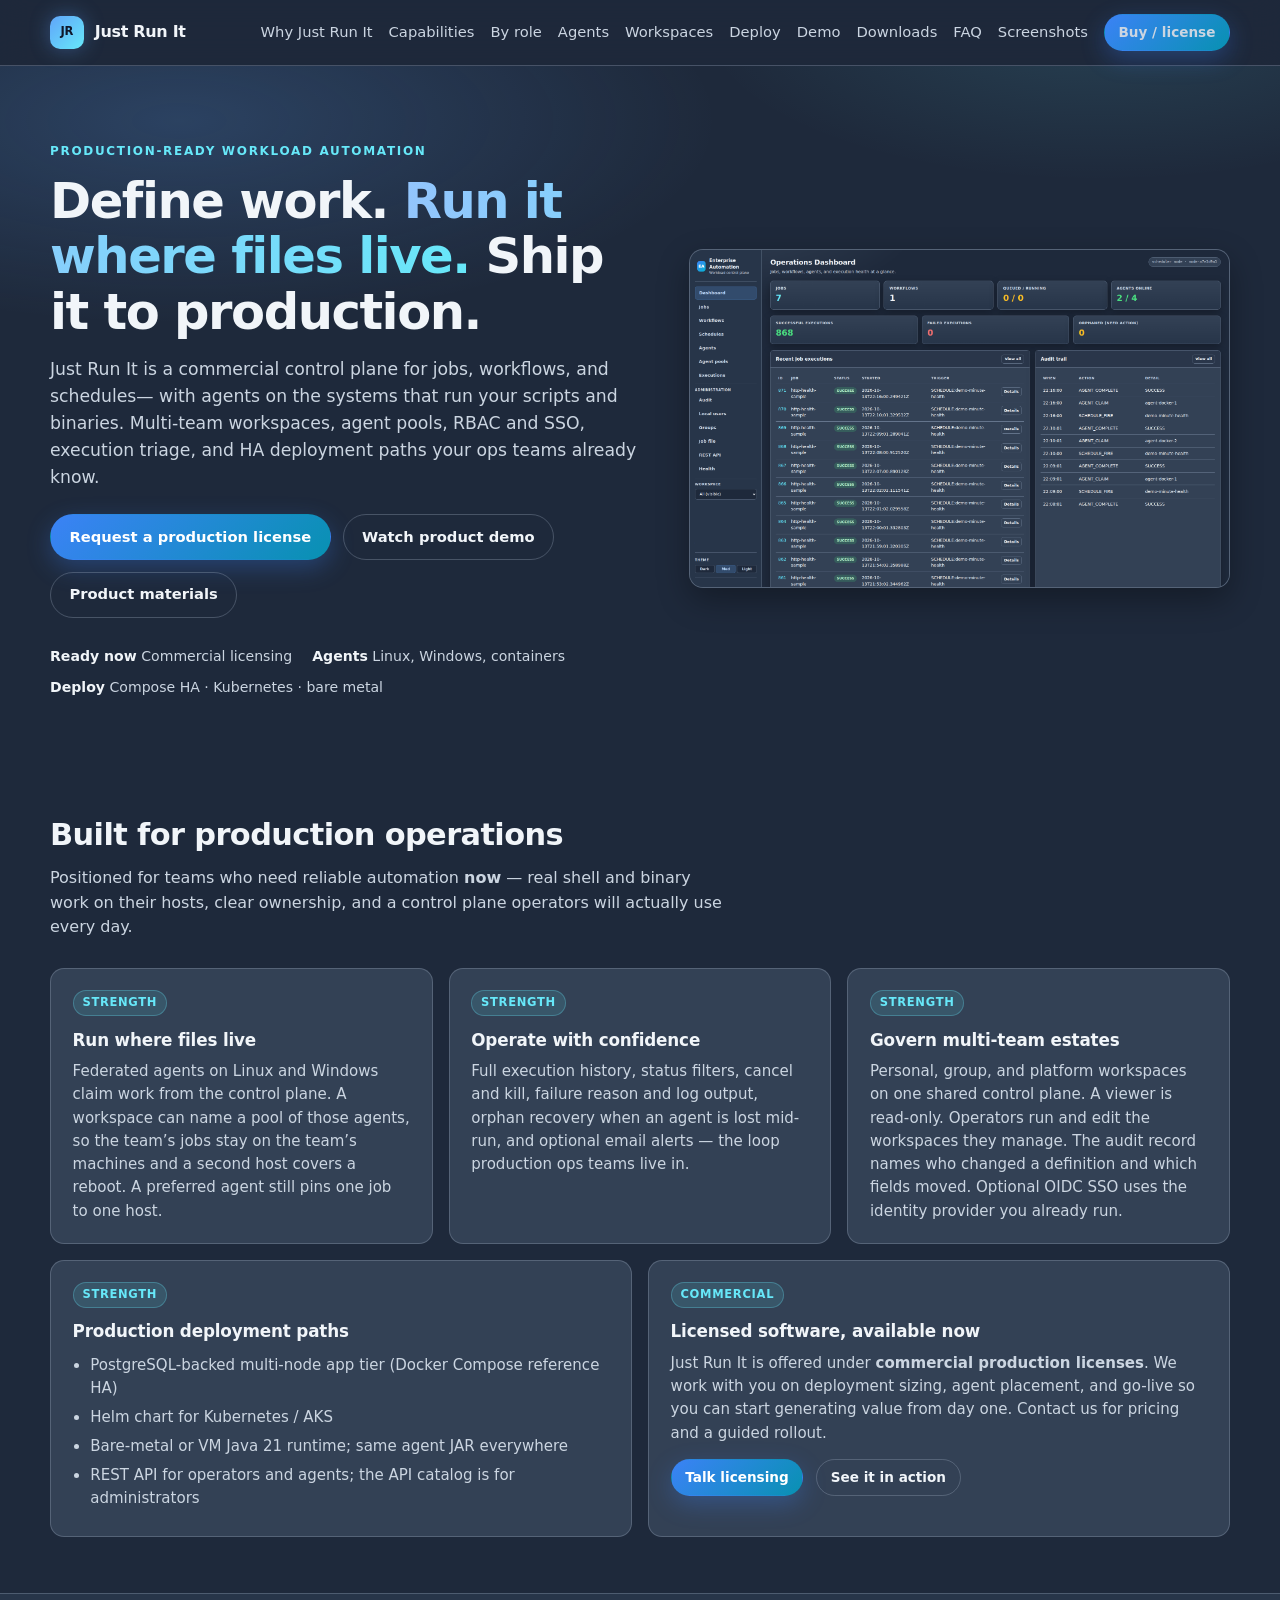
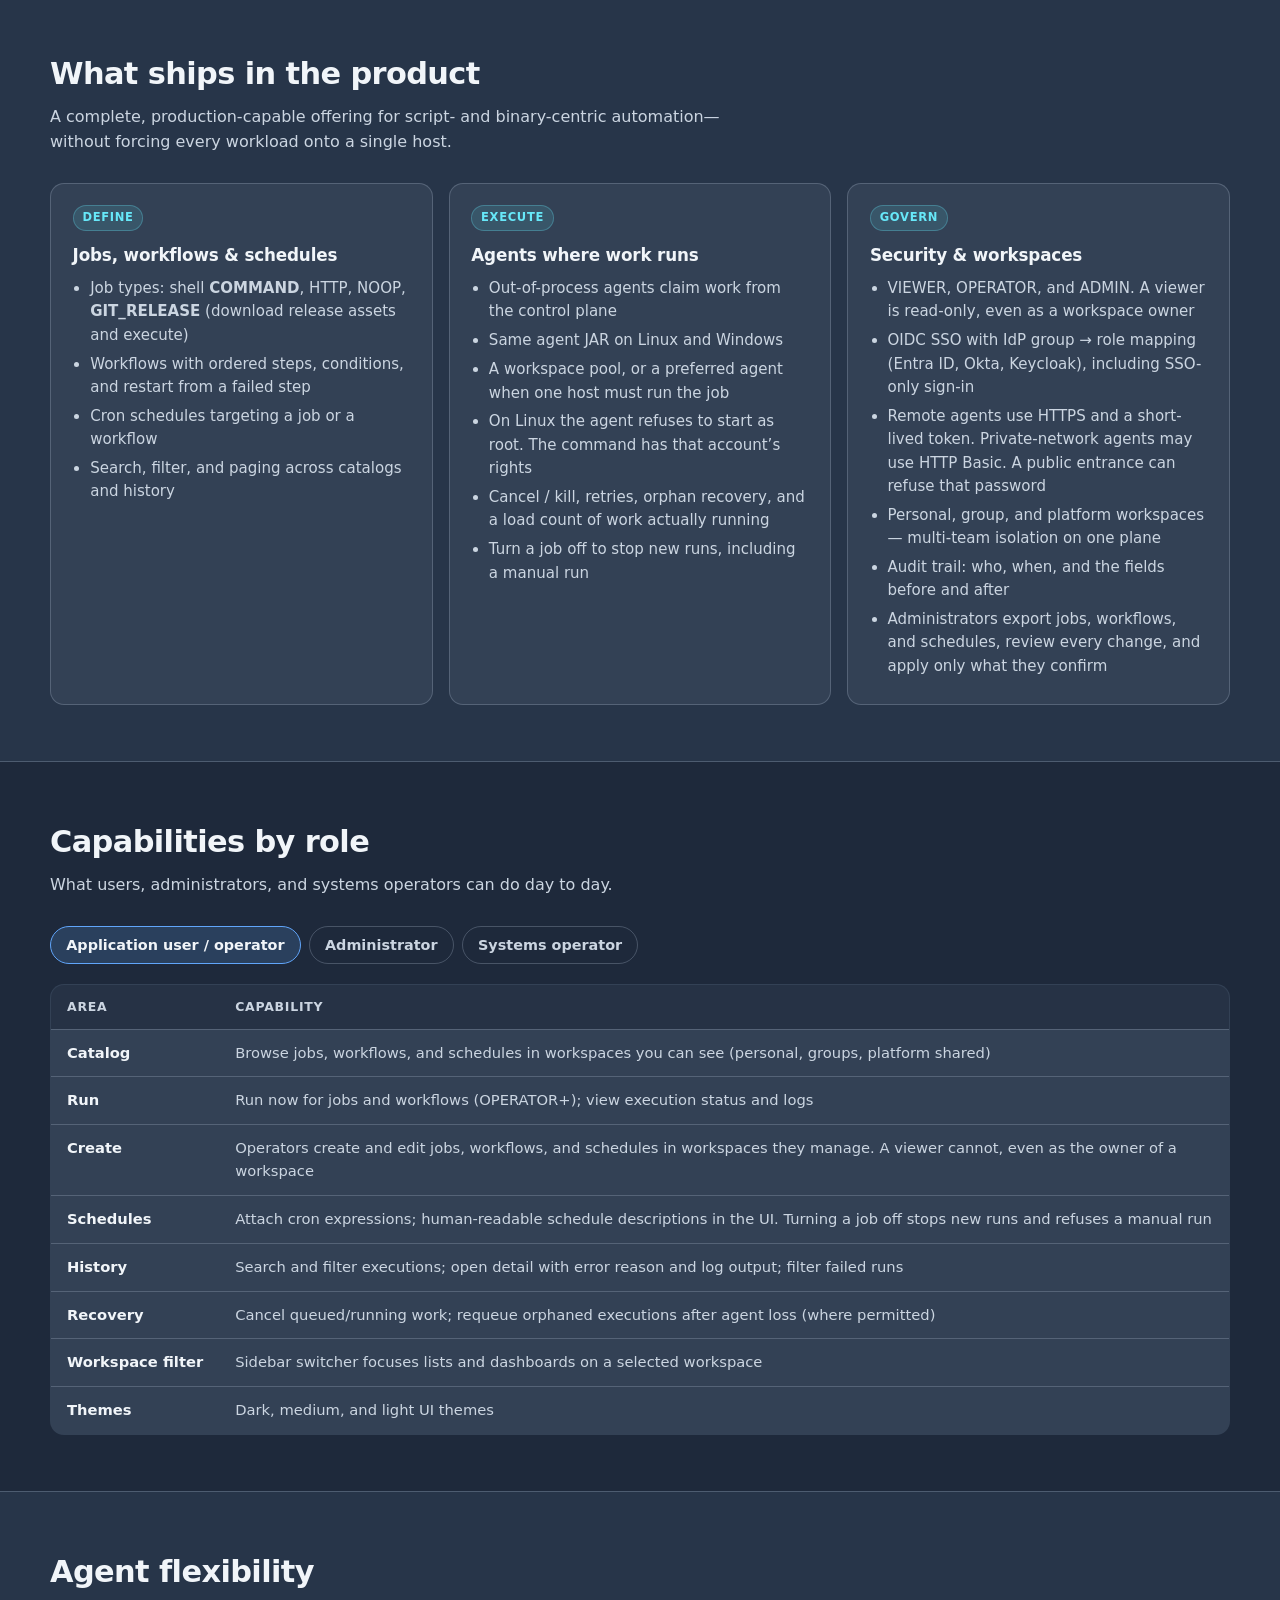
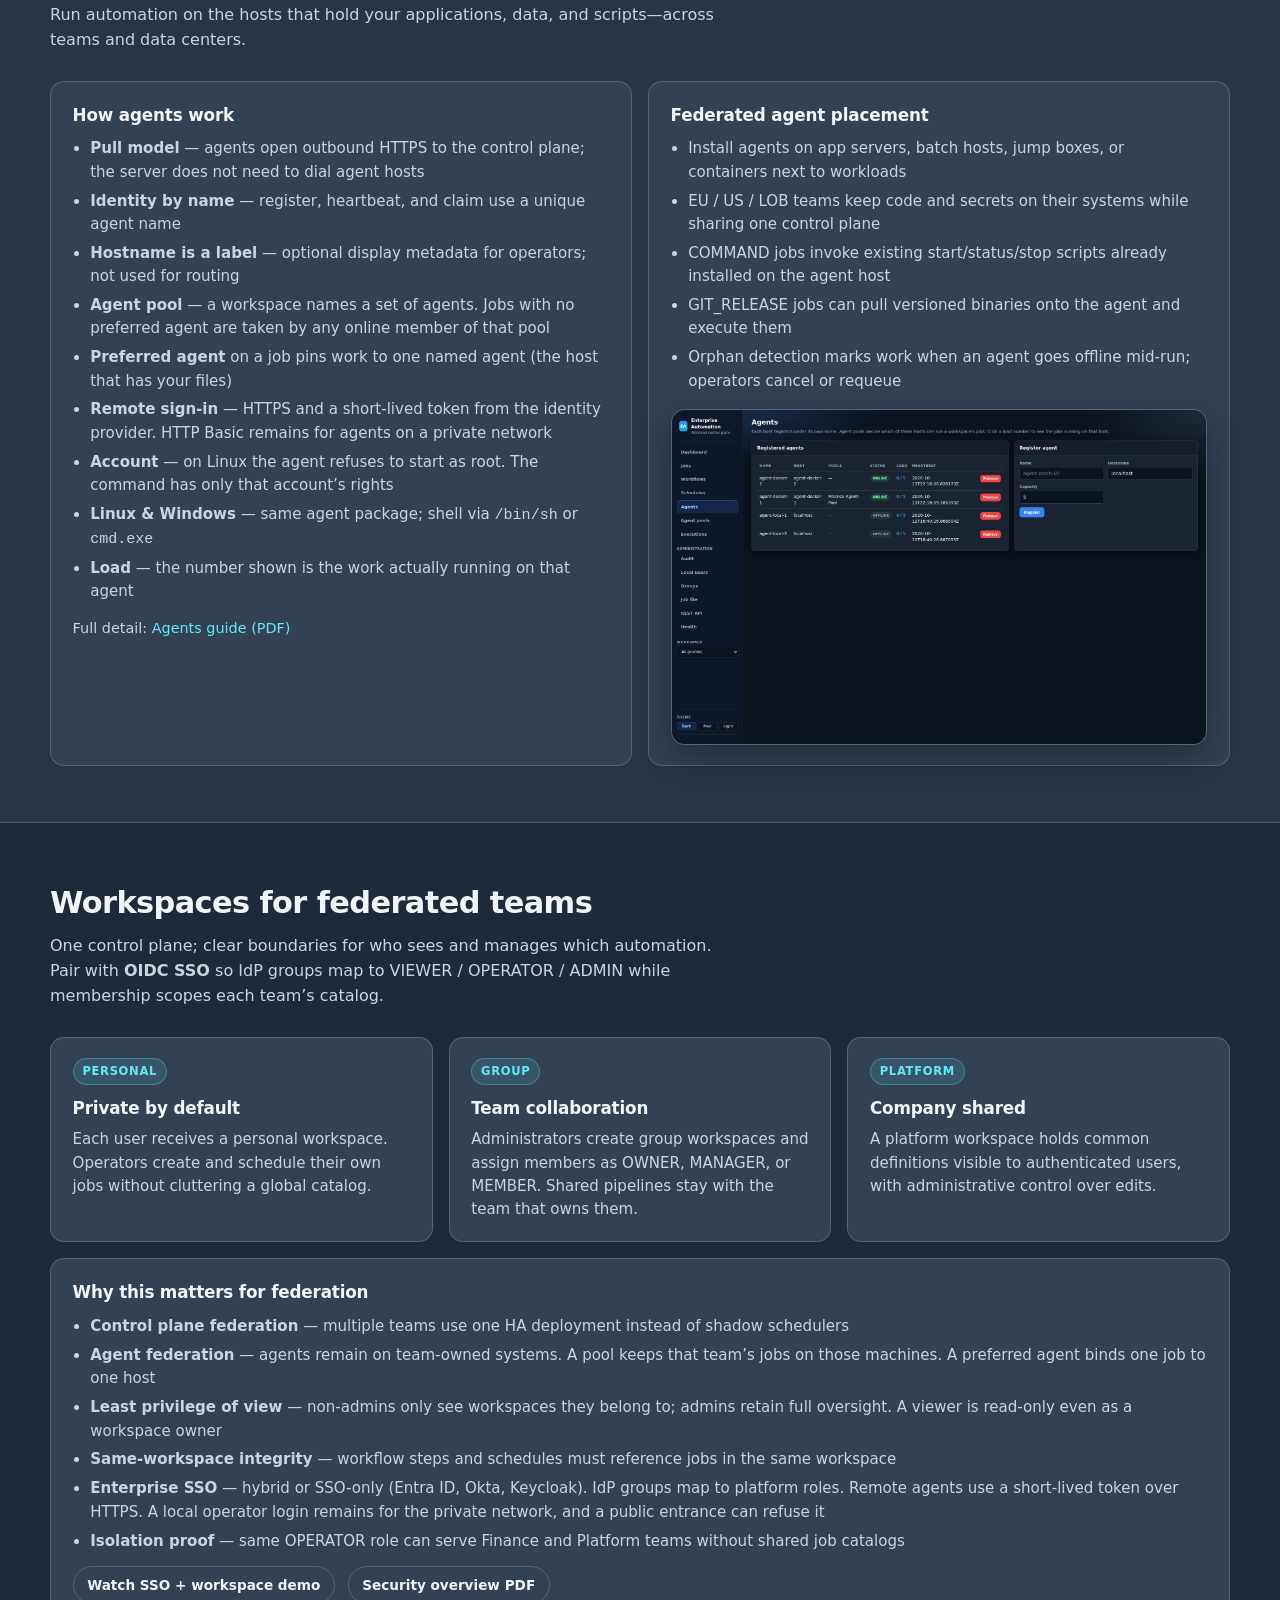
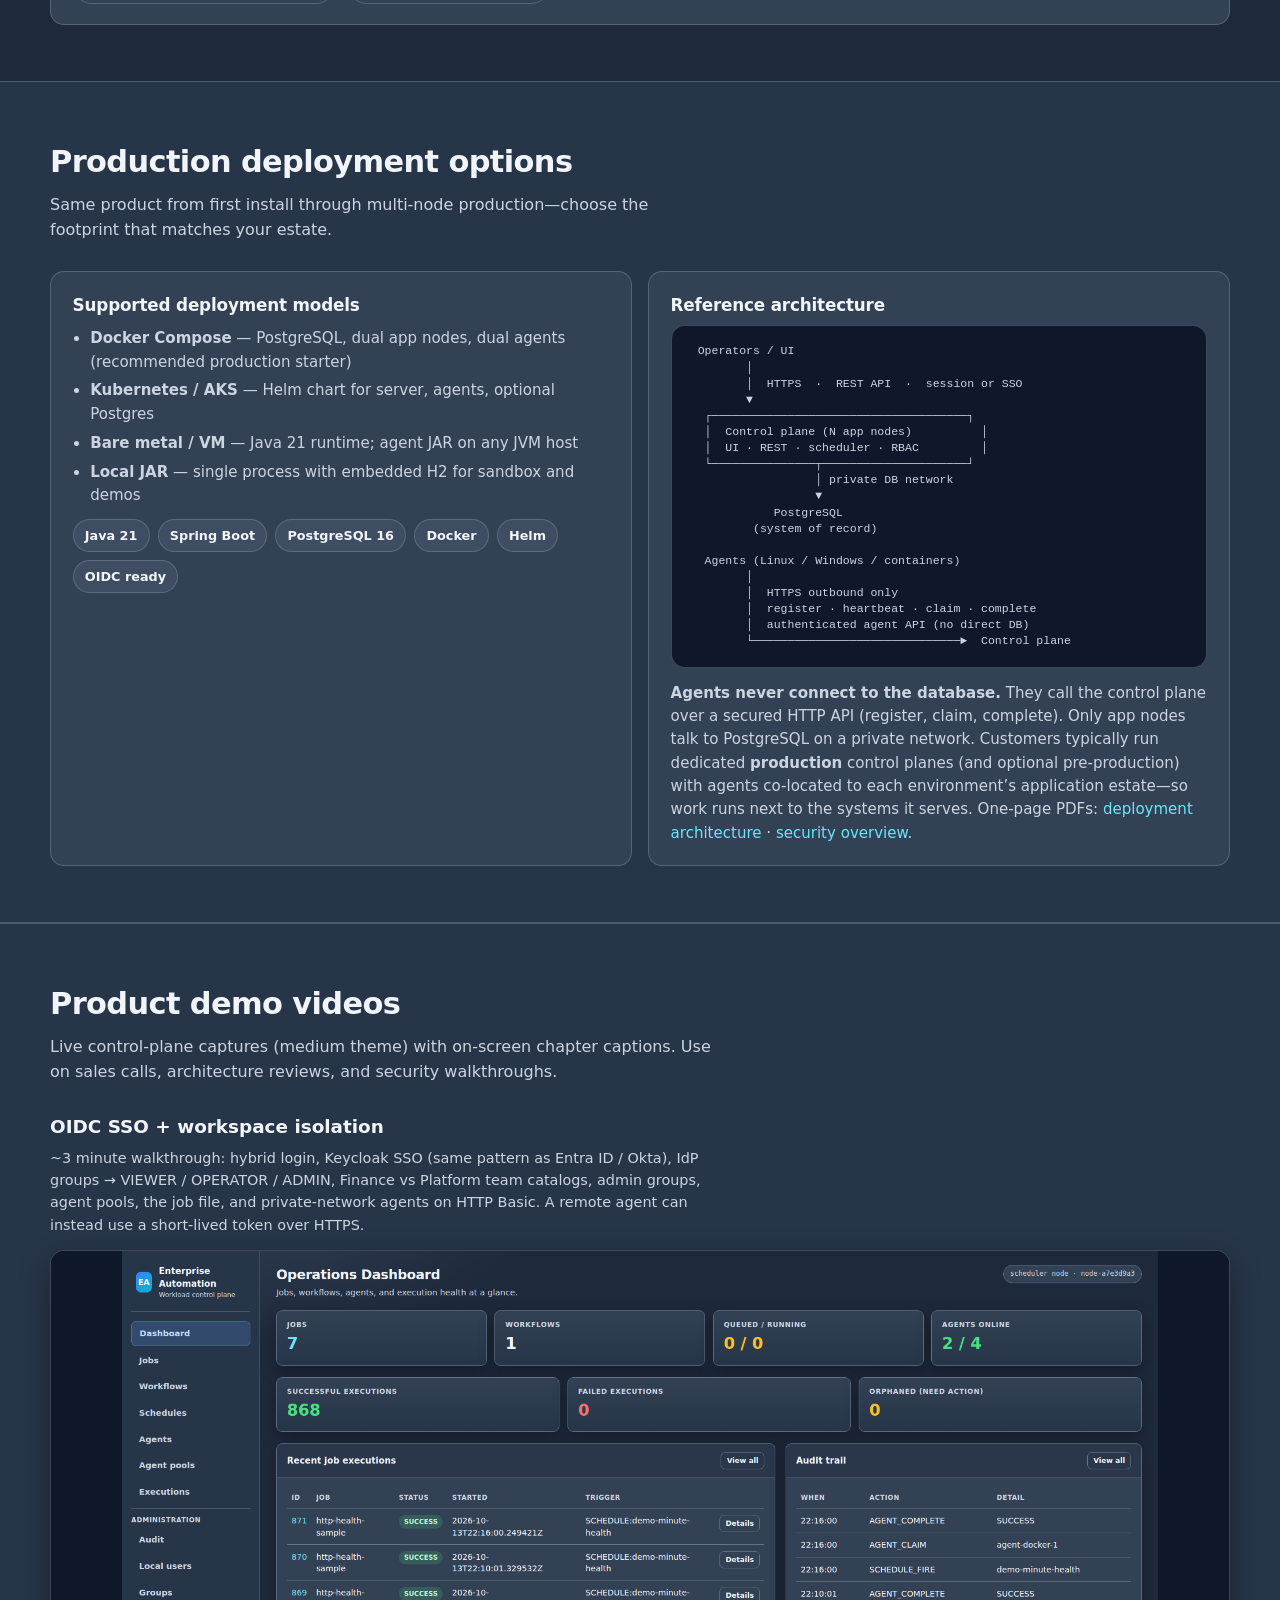
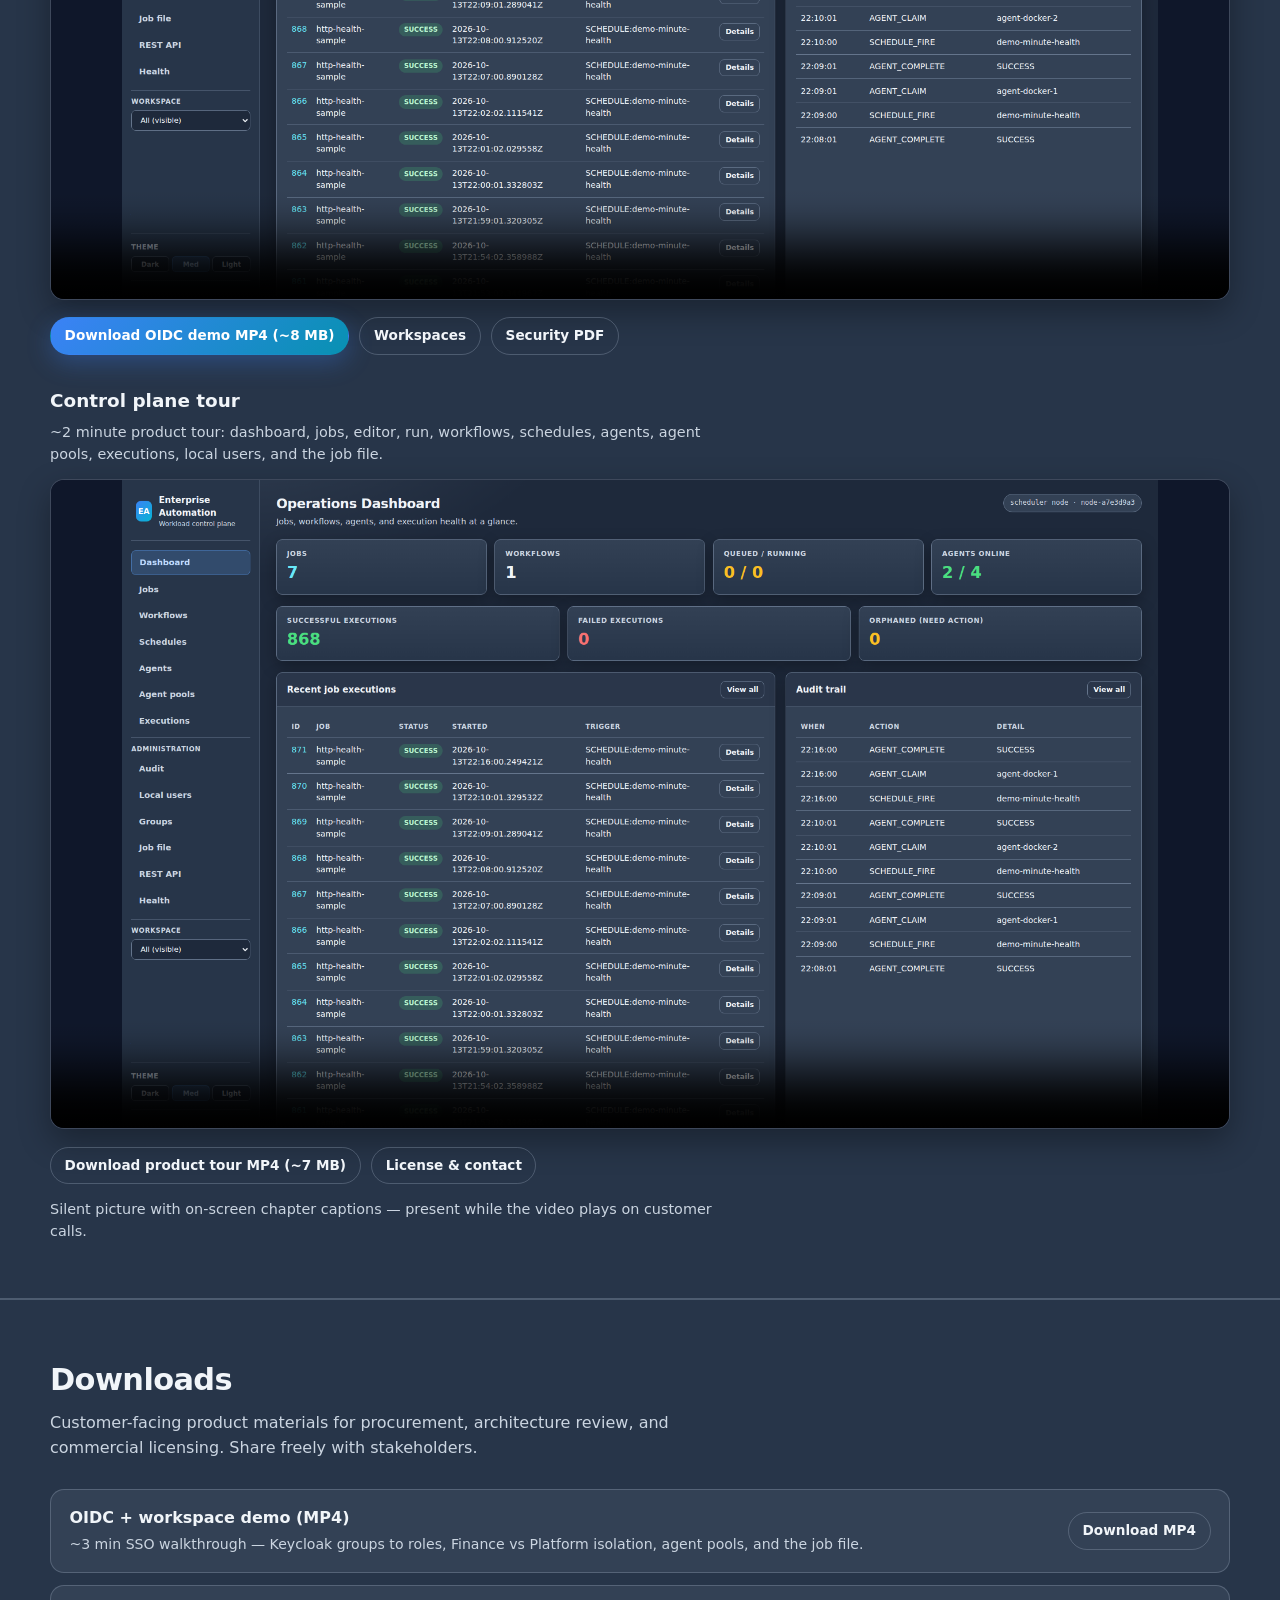
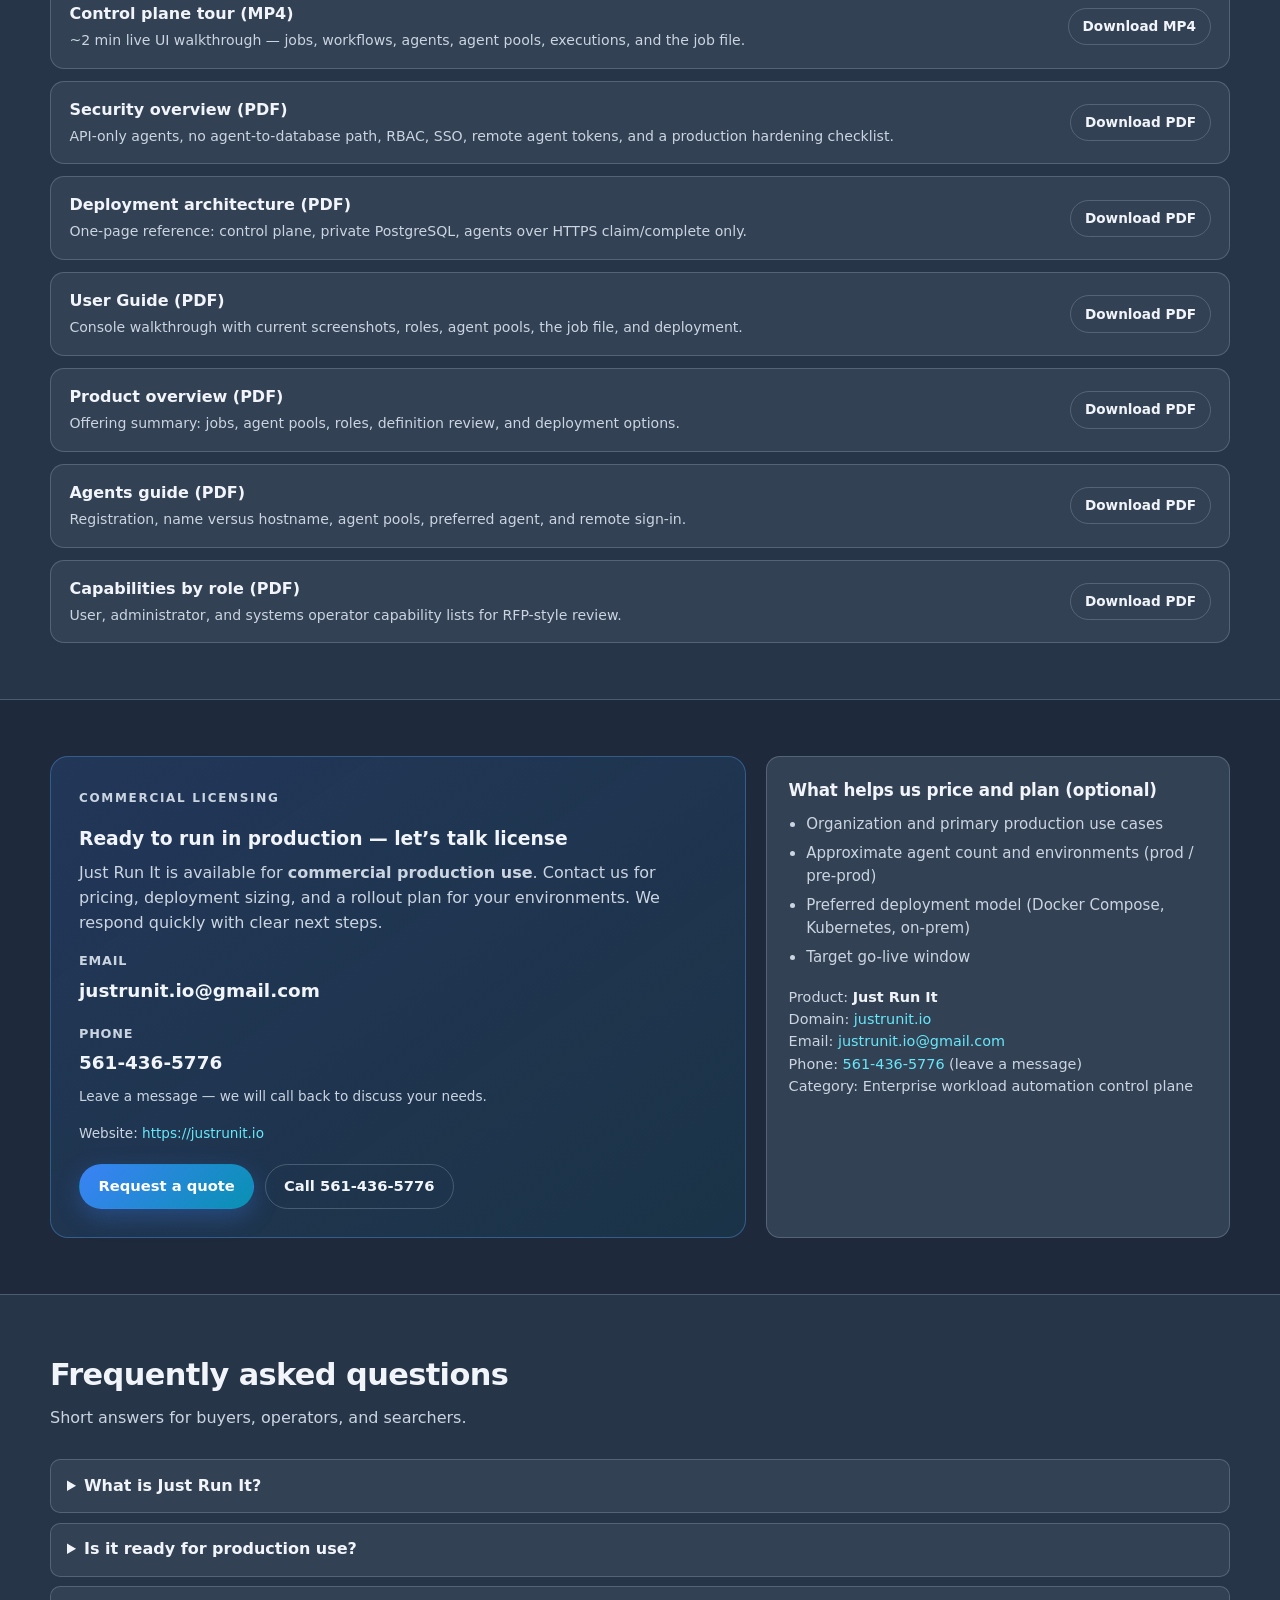
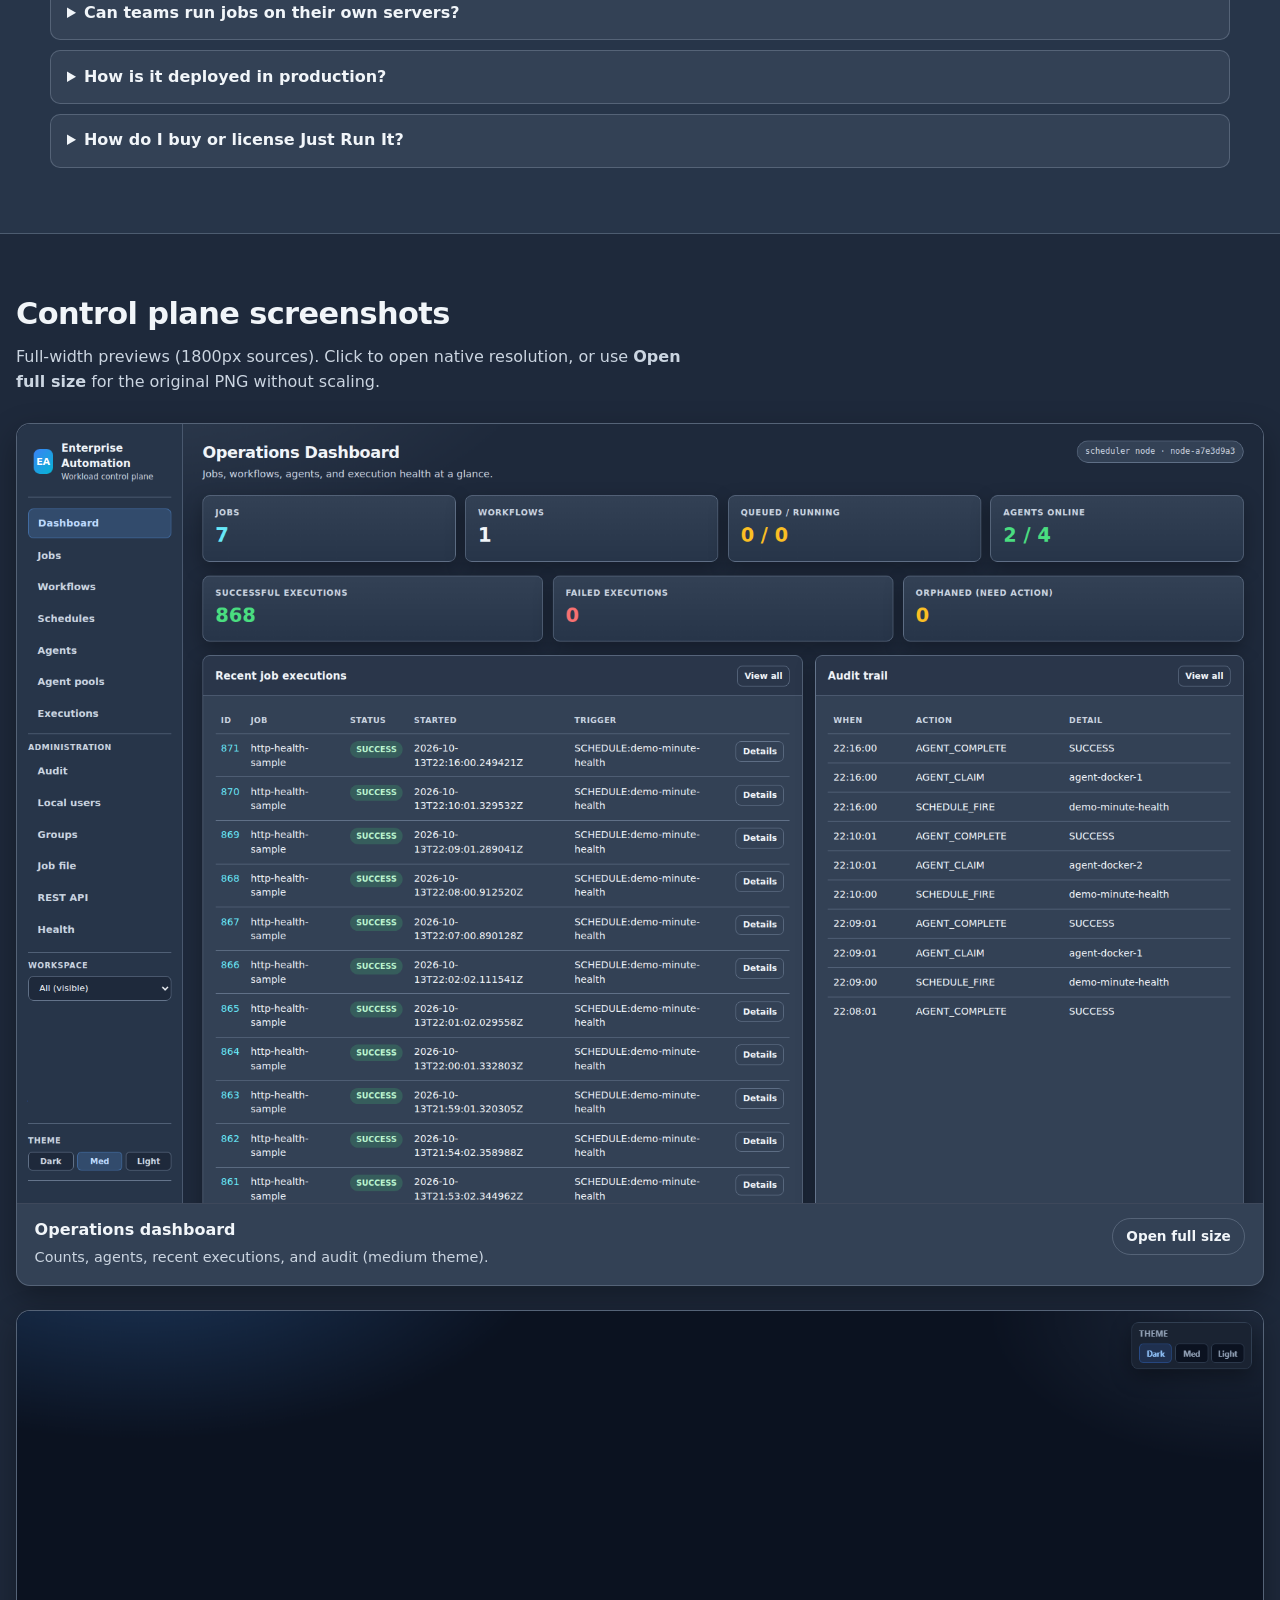
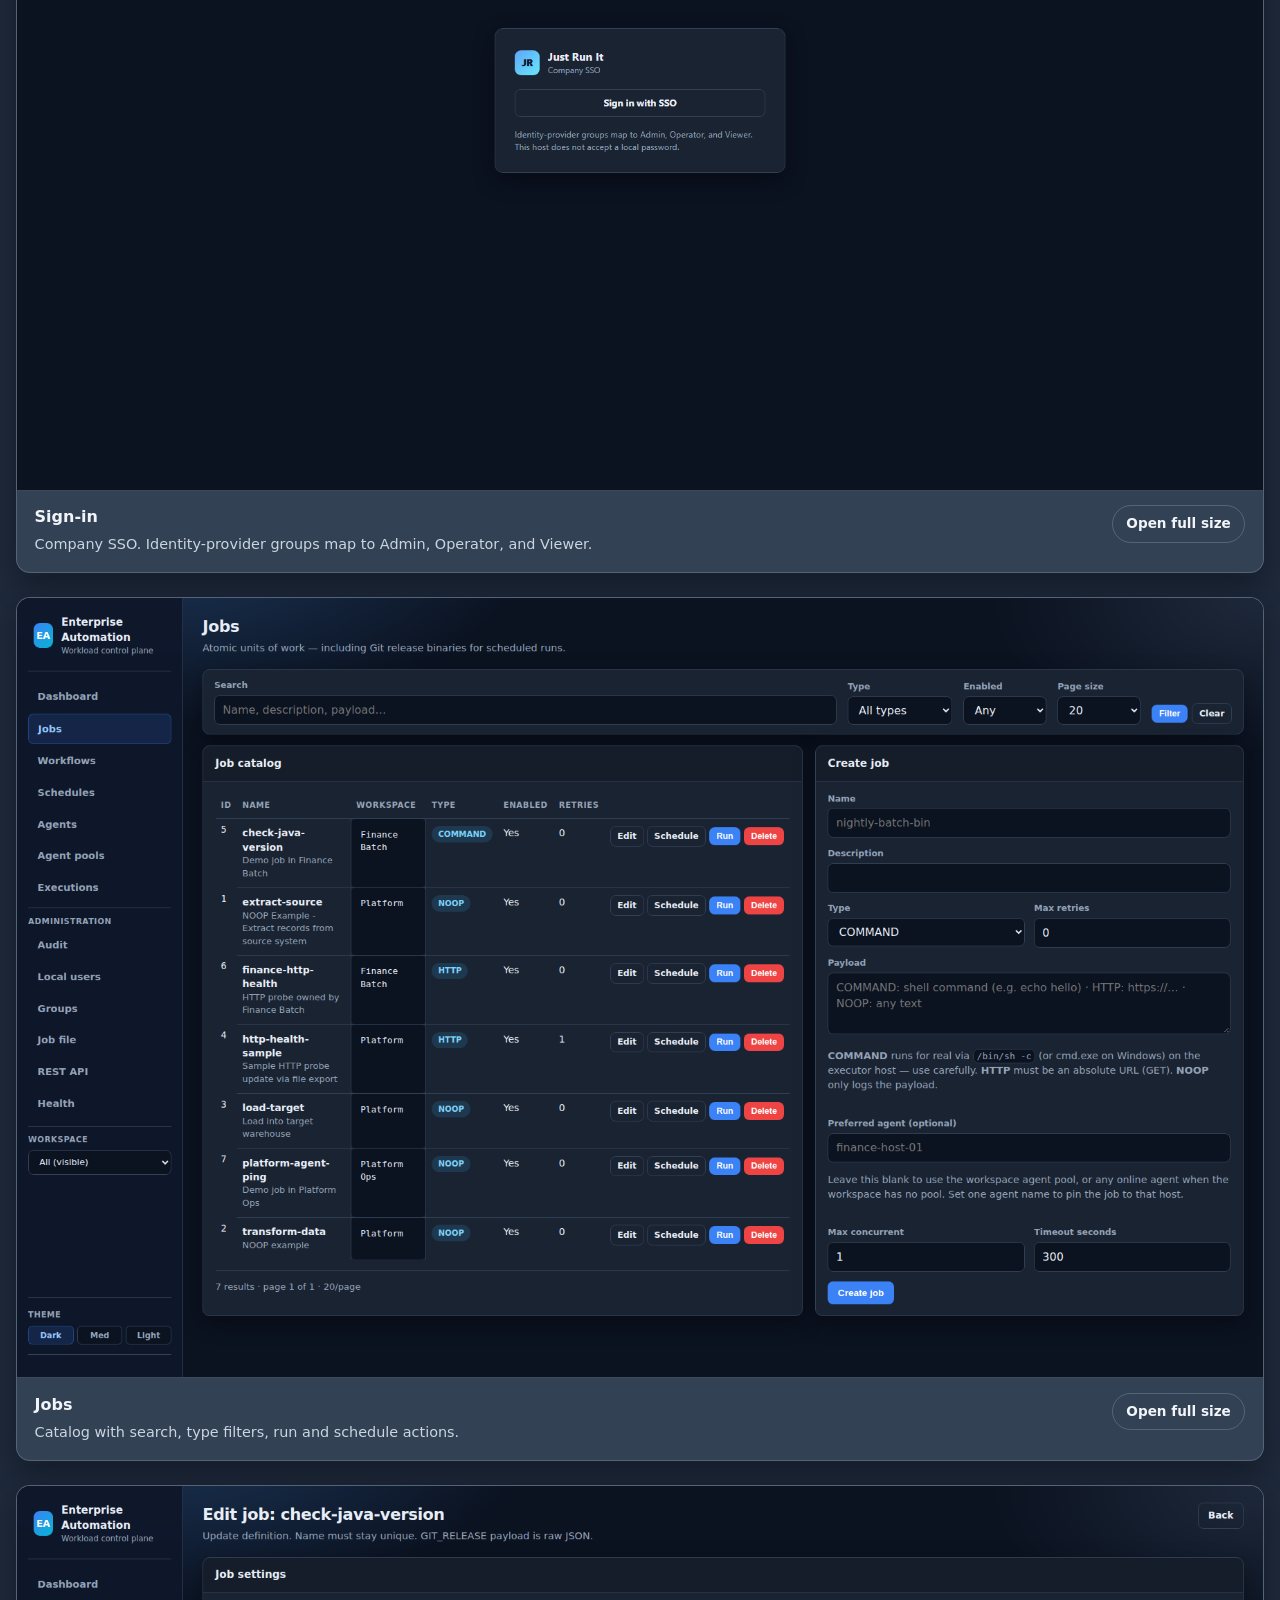
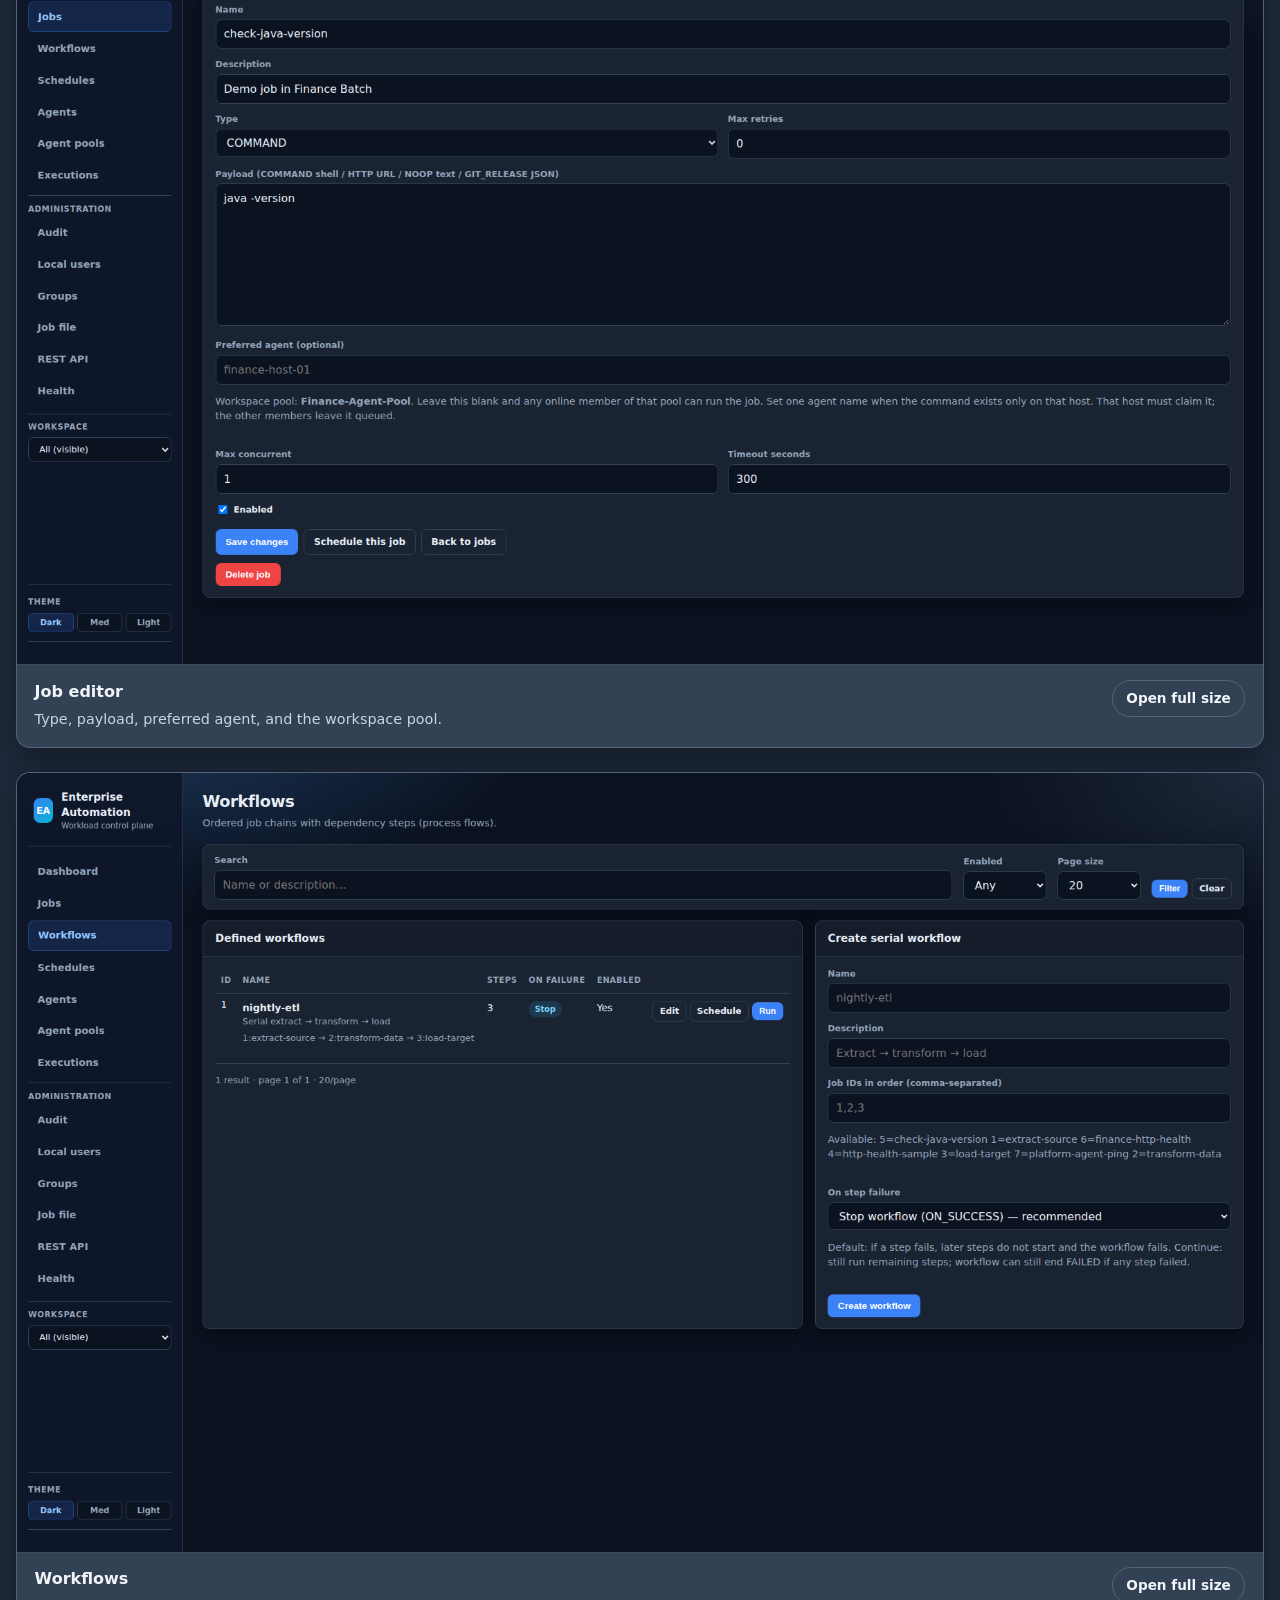
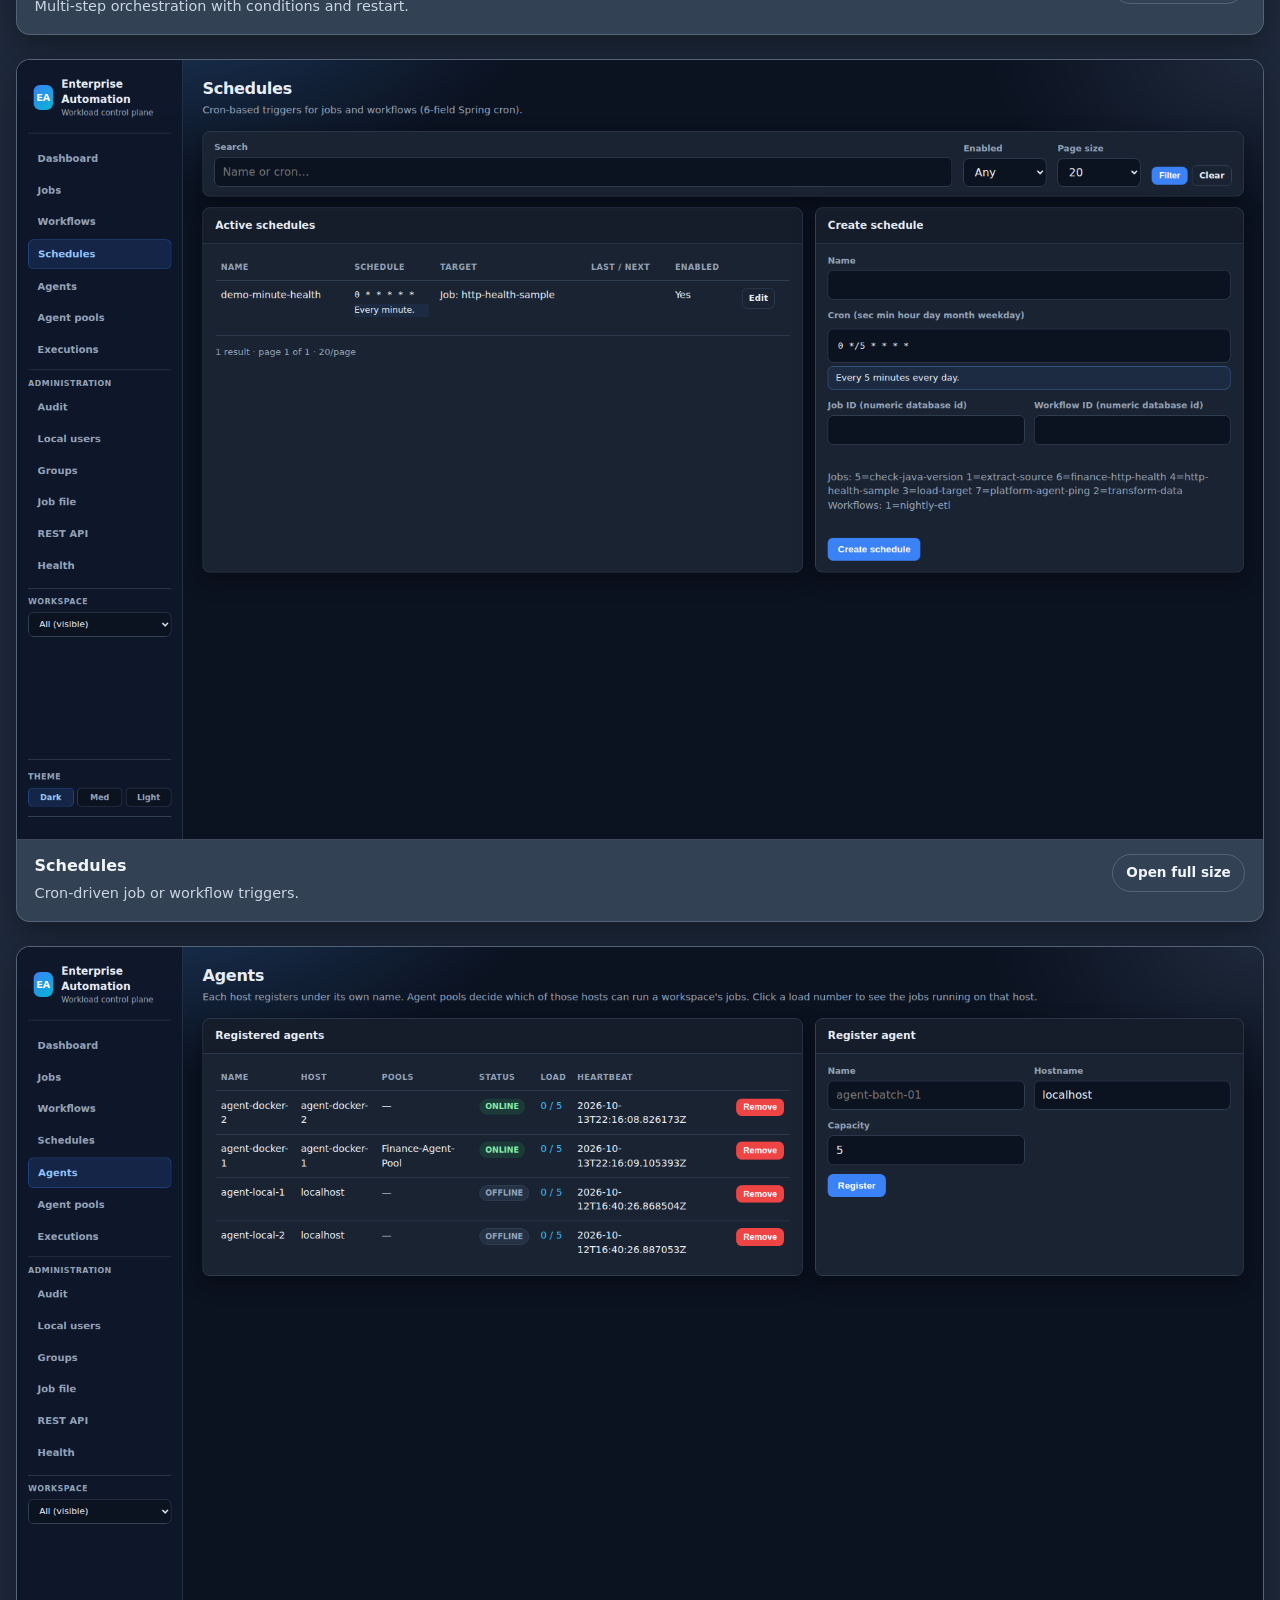
==== commit 377c3d9d: "docs(website): update the public phone number" ====
--- a/index.html
+++ b/index.html
@@ -4,7 +4,7 @@
   <meta charset="UTF-8" />
   <meta name="viewport" content="width=device-width, initial-scale=1" />
   <title>Just Run It — Production Workload Automation | Jobs, Workflows, Federated Agents</title>
-  <meta name="description" content="Just Run It is production-ready enterprise workload automation: jobs, workflows, and cron schedules on federated Linux/Windows agents, with workspaces, RBAC, and OIDC. Commercial licensing available. justrunit.io@gmail.com · 318-232-2280." />
+  <meta name="description" content="Just Run It is production-ready enterprise workload automation: jobs, workflows, and cron schedules on federated Linux/Windows agents, with workspaces, RBAC, and OIDC. Commercial licensing available. justrunit.io@gmail.com · 561-436-5776." />
   <meta name="robots" content="index, follow, max-image-preview:large" />
   <meta name="author" content="Just Run It" />
   <meta name="theme-color" content="#1e293b" />
@@ -50,7 +50,7 @@
         "name": "Just Run It",
         "url": "https://justrunit.io/",
         "email": "justrunit.io@gmail.com",
-        "telephone": "+1-318-232-2280",
+        "telephone": "+1-561-436-5776",
         "logo": "https://justrunit.io/assets/images/10-dashboard-medium.png"
       },
       {
@@ -627,7 +627,7 @@
             justrunit.io@gmail.com
           </a>
           <p style="margin:1.15rem 0 0.35rem;font-size:0.8rem;font-weight:700;letter-spacing:0.06em;text-transform:uppercase;color:var(--muted)">Phone</p>
-          <a class="email-link" href="tel:+13182322280">318-232-2280</a>
+          <a class="email-link" href="tel:+15614365776">561-436-5776</a>
           <p class="note" style="margin-top:0.5rem">
             Leave a message — we will call back to discuss your needs.
           </p>
@@ -636,7 +636,7 @@
           </p>
           <div style="margin-top:1.25rem;display:flex;flex-wrap:wrap;gap:0.65rem">
             <a class="btn btn-primary" href="mailto:justrunit.io@gmail.com,robertsims.rs@gmail.com?subject=Just%20Run%20It%20production%20license%20inquiry">Request a quote</a>
-            <a class="btn btn-secondary" href="tel:+13182322280">Call 318-232-2280</a>
+            <a class="btn btn-secondary" href="tel:+15614365776">Call 561-436-5776</a>
           </div>
         </div>
         <div class="card">
@@ -651,7 +651,7 @@
             Product: <strong style="color:var(--text)">Just Run It</strong><br />
             Domain: <a href="https://justrunit.io/">justrunit.io</a><br />
             Email: <a href="mailto:justrunit.io@gmail.com,robertsims.rs@gmail.com">justrunit.io@gmail.com</a><br />
-            Phone: <a href="tel:+13182322280">318-232-2280</a> (leave a message)<br />
+            Phone: <a href="tel:+15614365776">561-436-5776</a> (leave a message)<br />
             Category: Enterprise workload automation control plane
           </p>
         </div>
@@ -683,7 +683,7 @@
           </details>
           <details>
             <summary>How do I buy or license Just Run It?</summary>
-            <p>Email <a href="mailto:justrunit.io@gmail.com,robertsims.rs@gmail.com">justrunit.io@gmail.com</a> or call <a href="tel:+13182322280">318-232-2280</a> and leave a message — we will call back to discuss production licensing, sizing, and go-live.</p>
+            <p>Email <a href="mailto:justrunit.io@gmail.com,robertsims.rs@gmail.com">justrunit.io@gmail.com</a> or call <a href="tel:+15614365776">561-436-5776</a> and leave a message — we will call back to discuss production licensing, sizing, and go-live.</p>
           </details>
         </div>
       </div>
@@ -827,7 +827,7 @@
       </div>
       <div>
         <a href="mailto:justrunit.io@gmail.com,robertsims.rs@gmail.com">justrunit.io@gmail.com</a>
-        · <a href="tel:+13182322280">318-232-2280</a>
+        · <a href="tel:+15614365776">561-436-5776</a>
         · <a href="#demo">Demo</a>
         · <a href="#downloads">Downloads</a>
         · <a href="#top">Back to top</a>
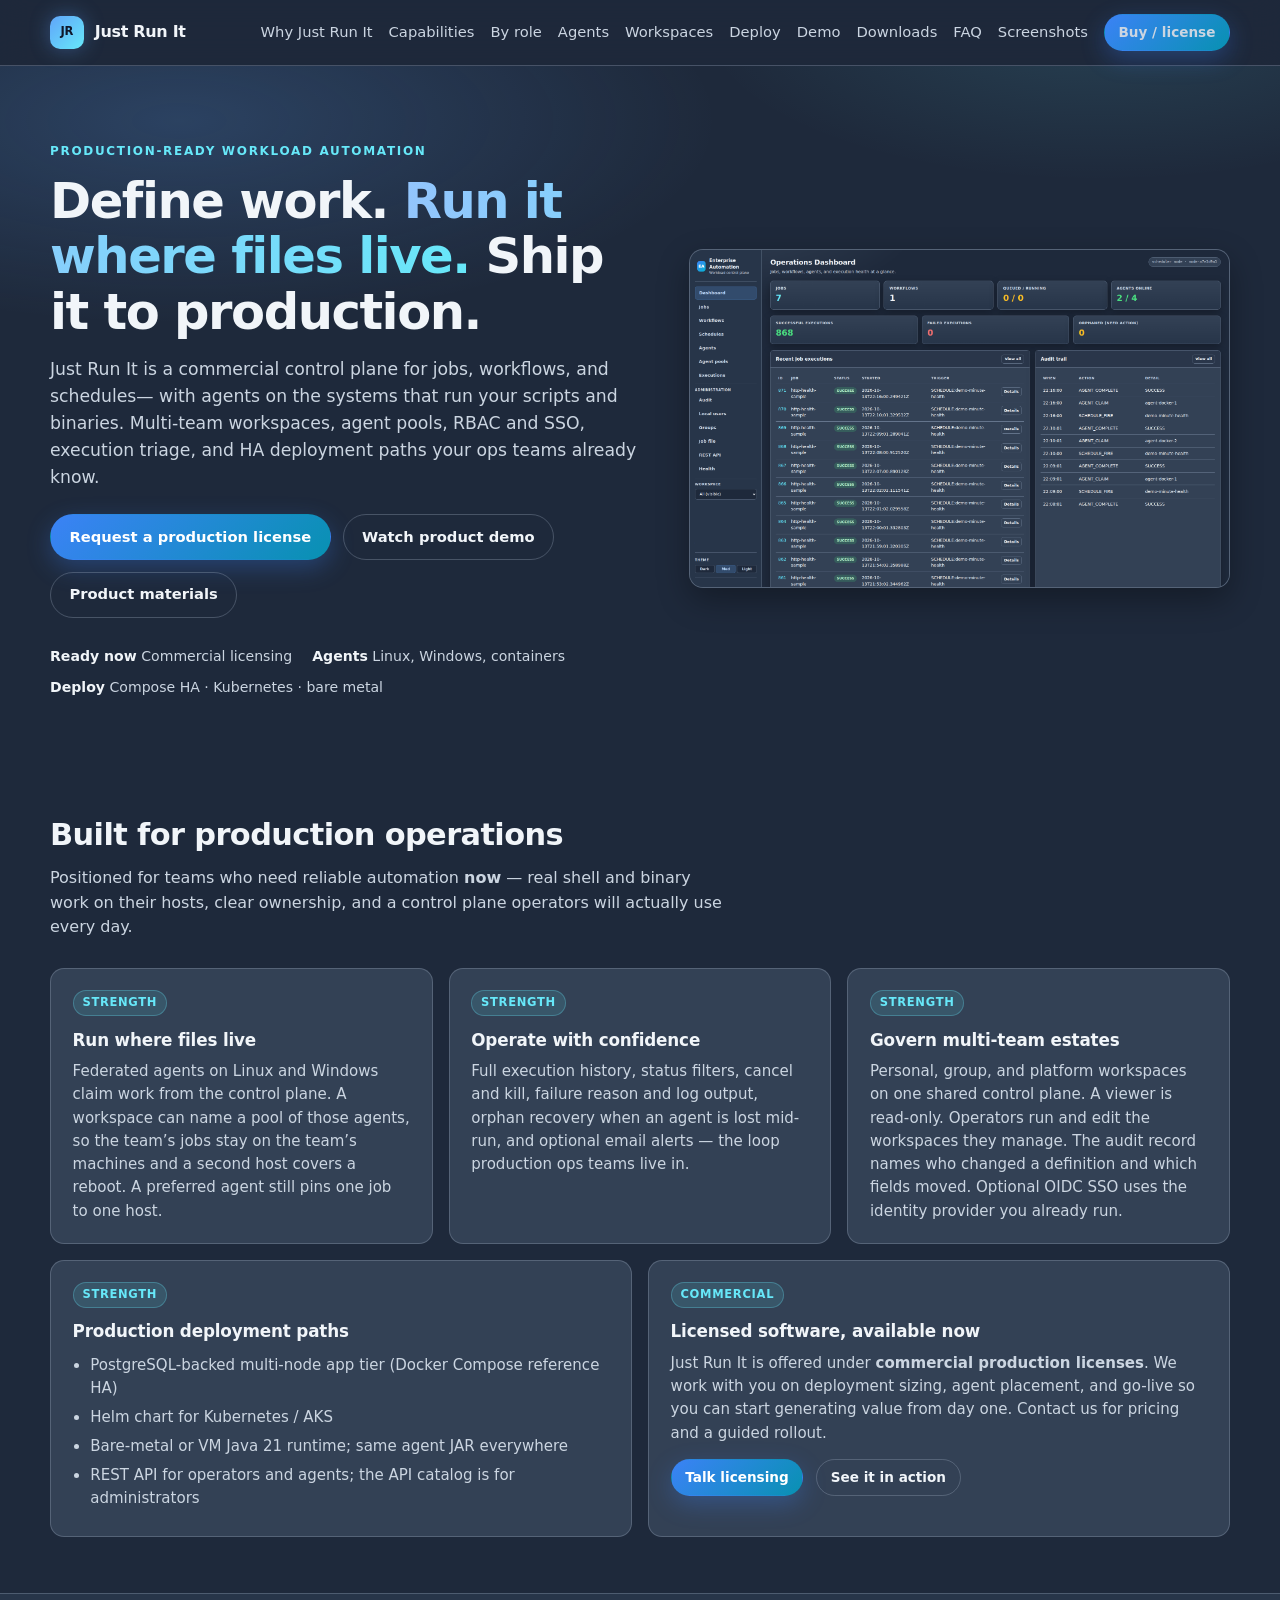
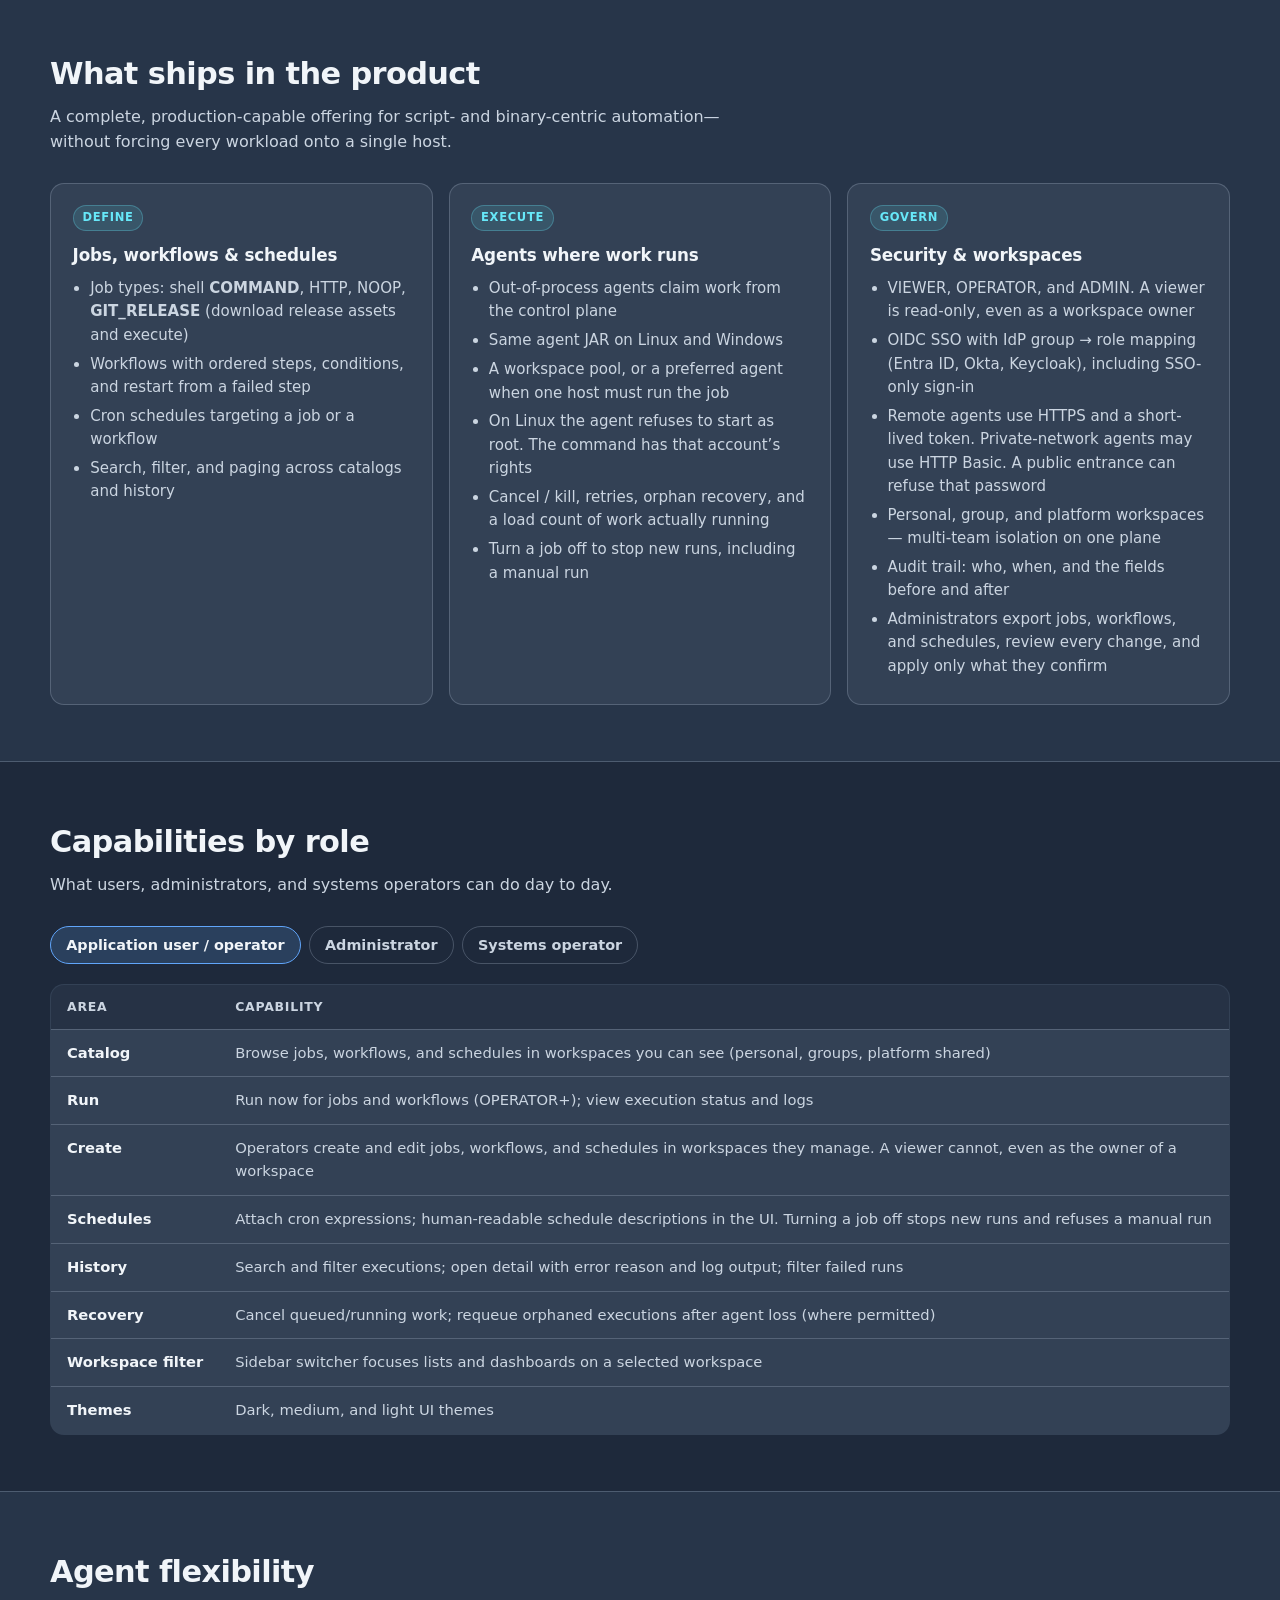
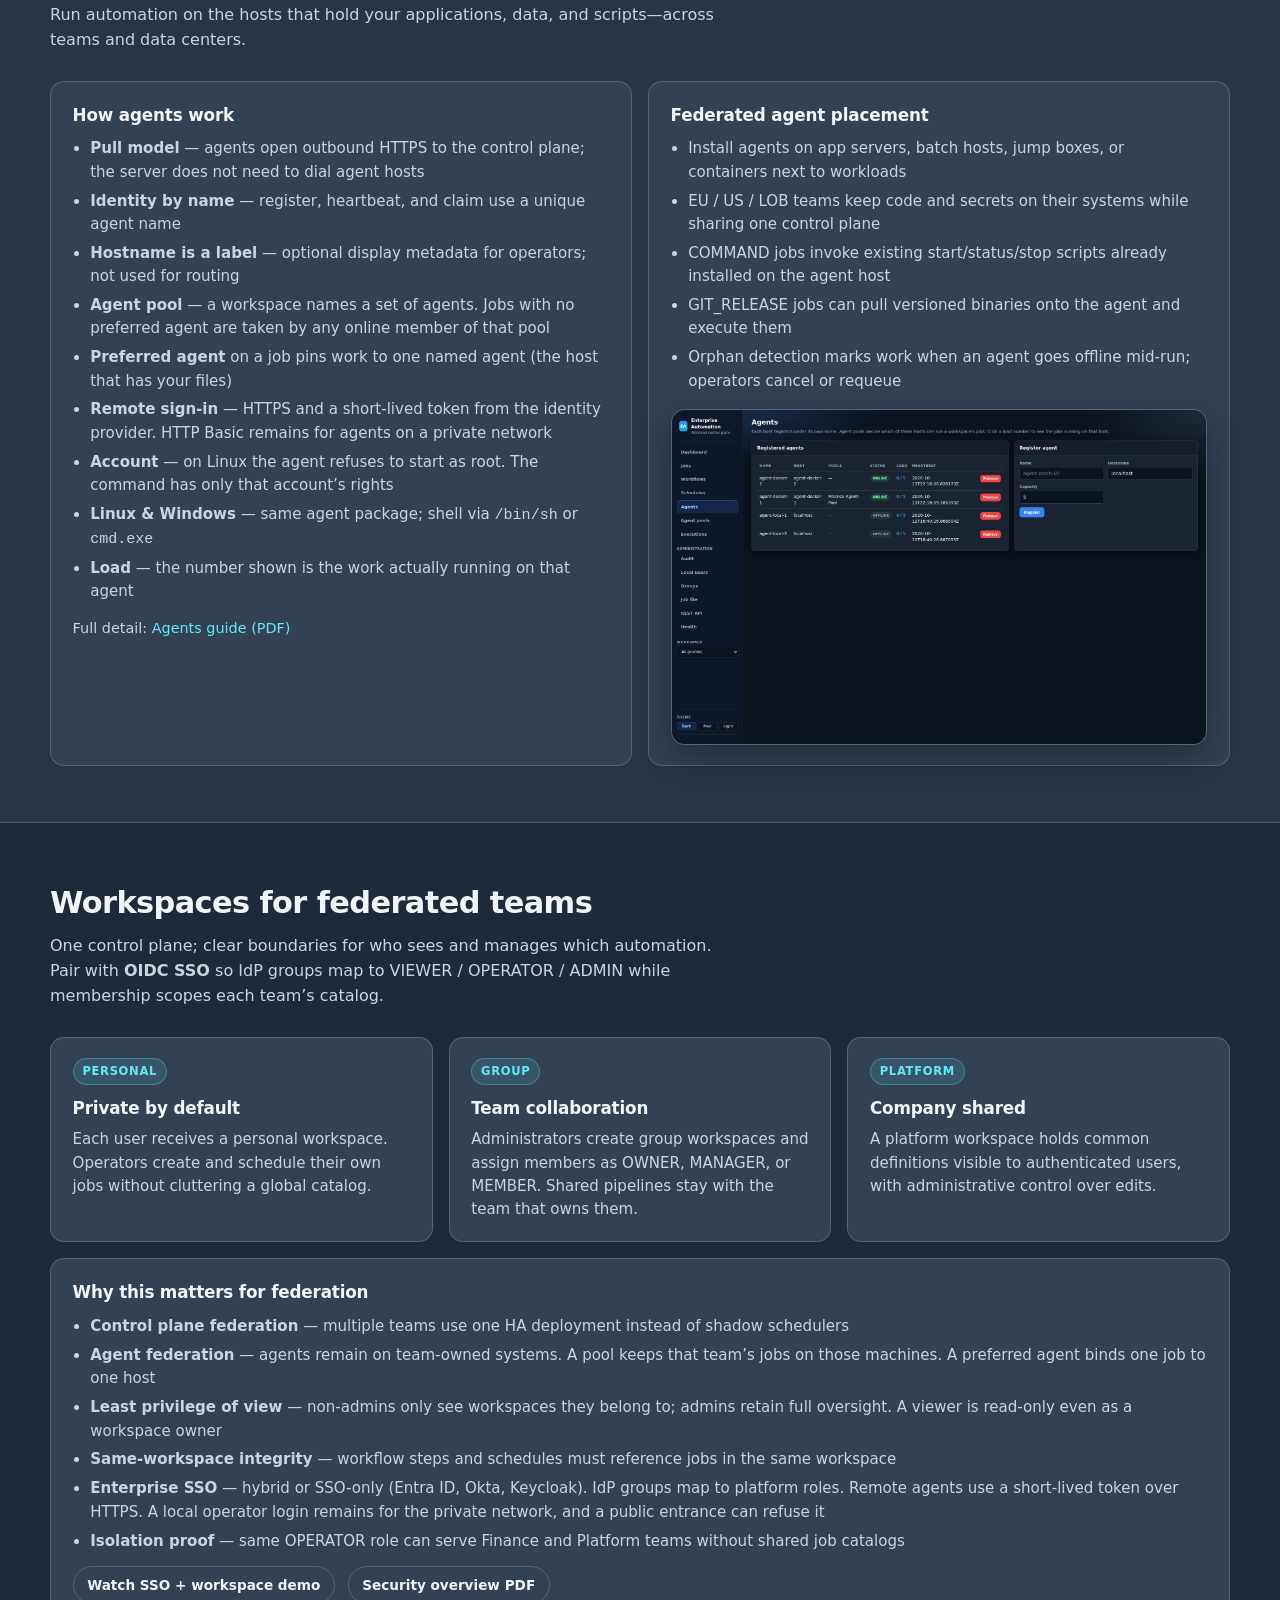
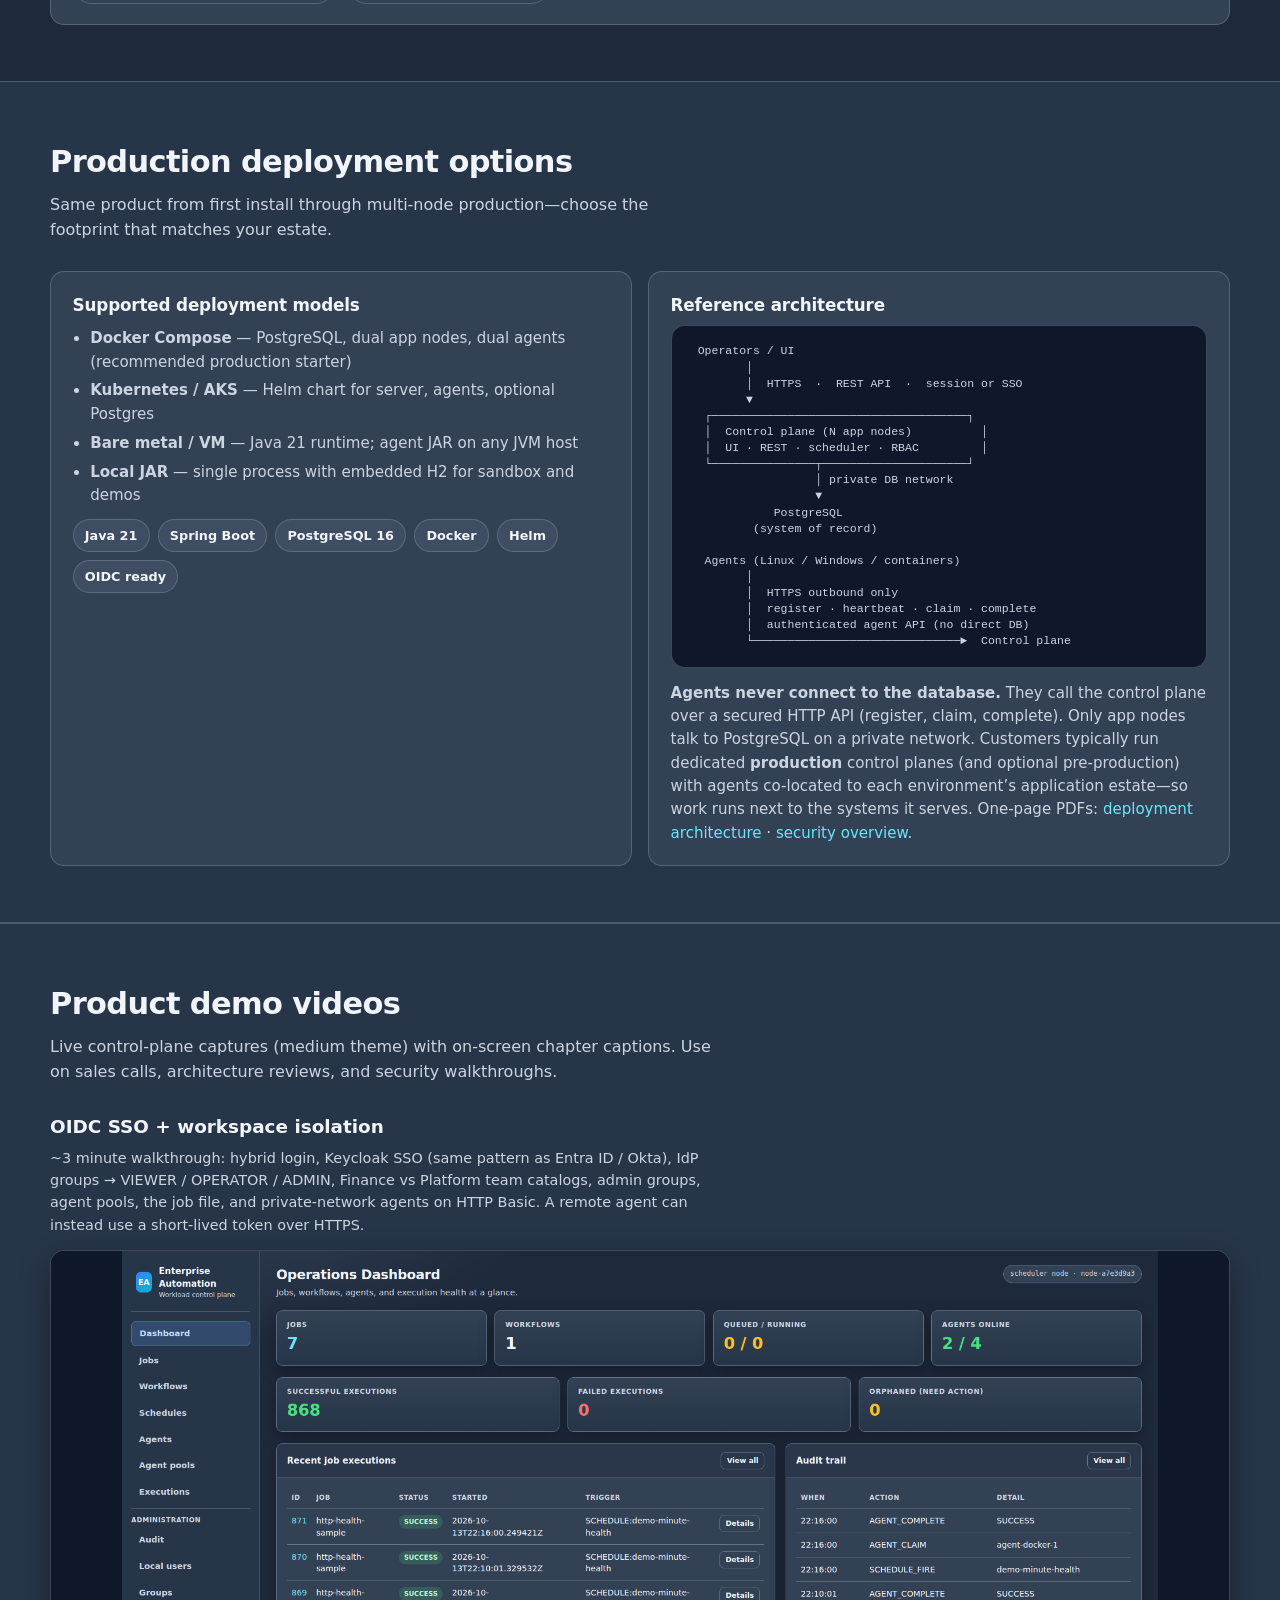
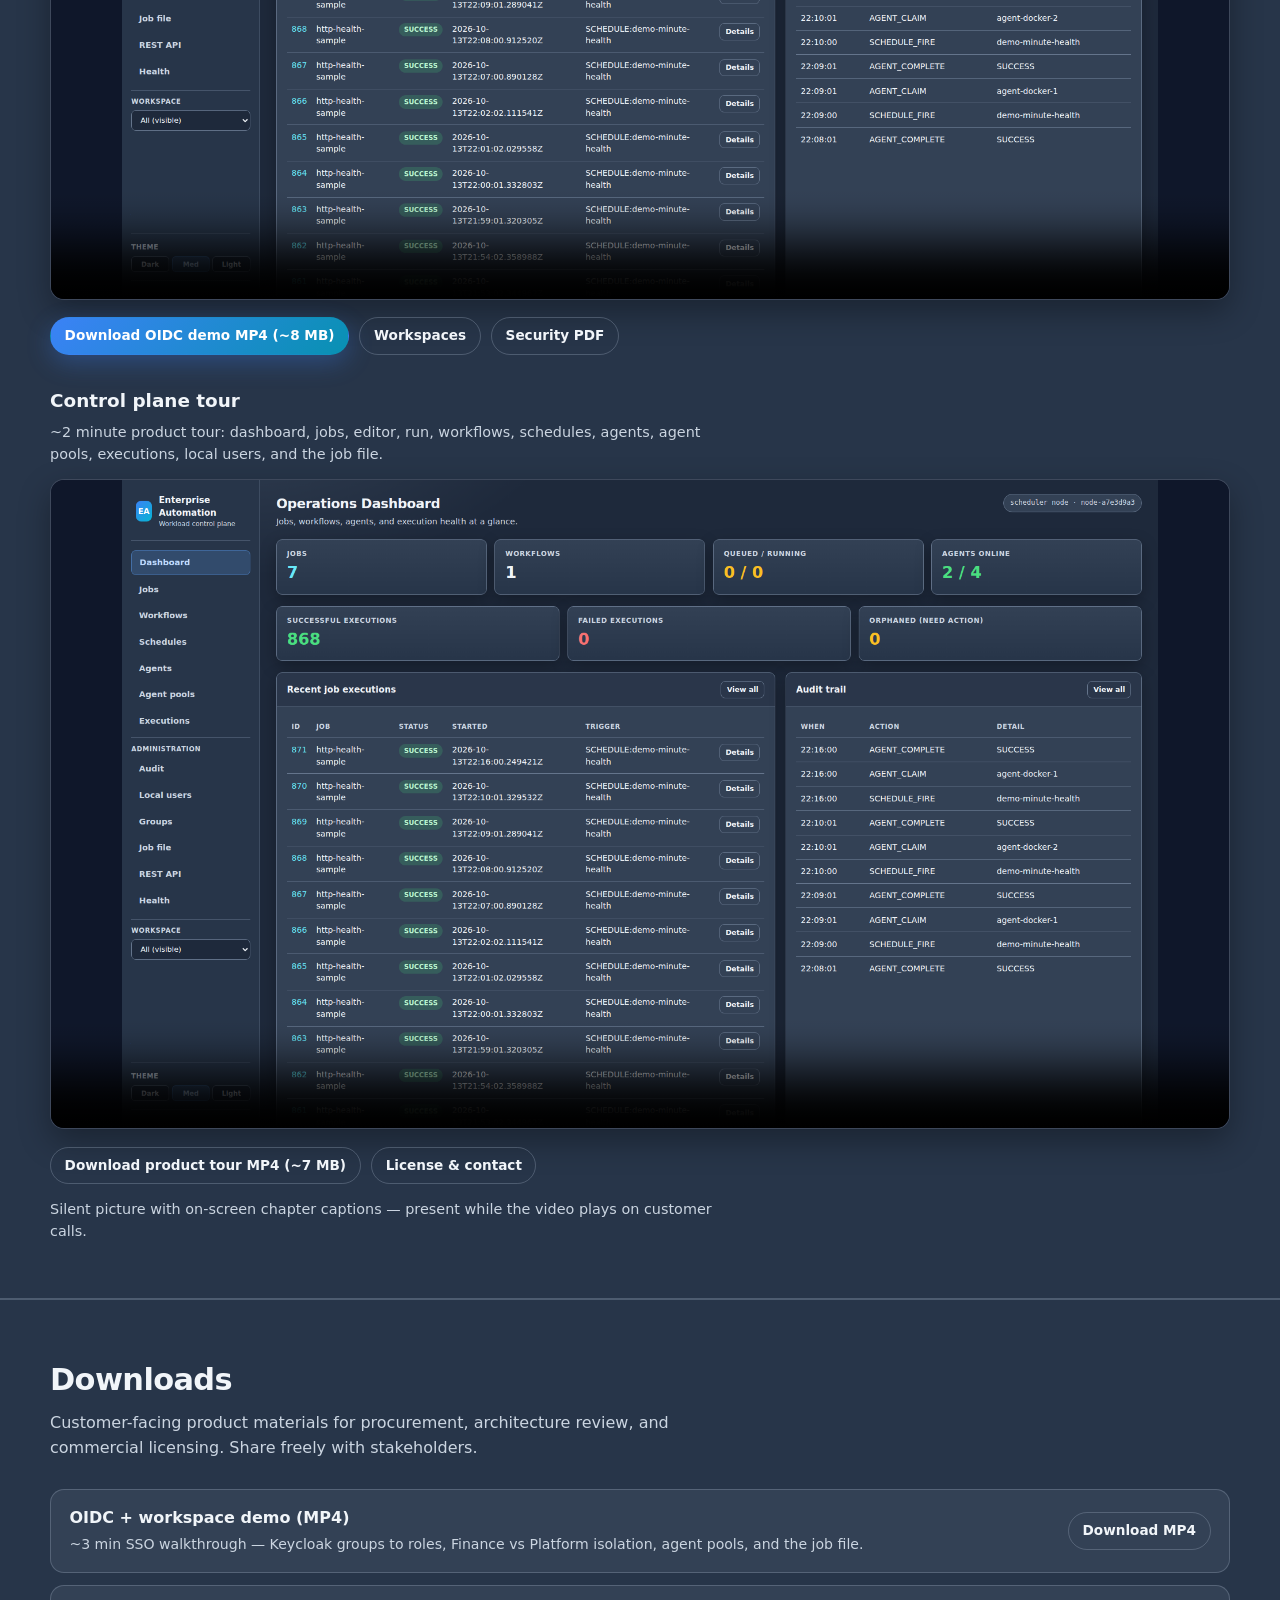
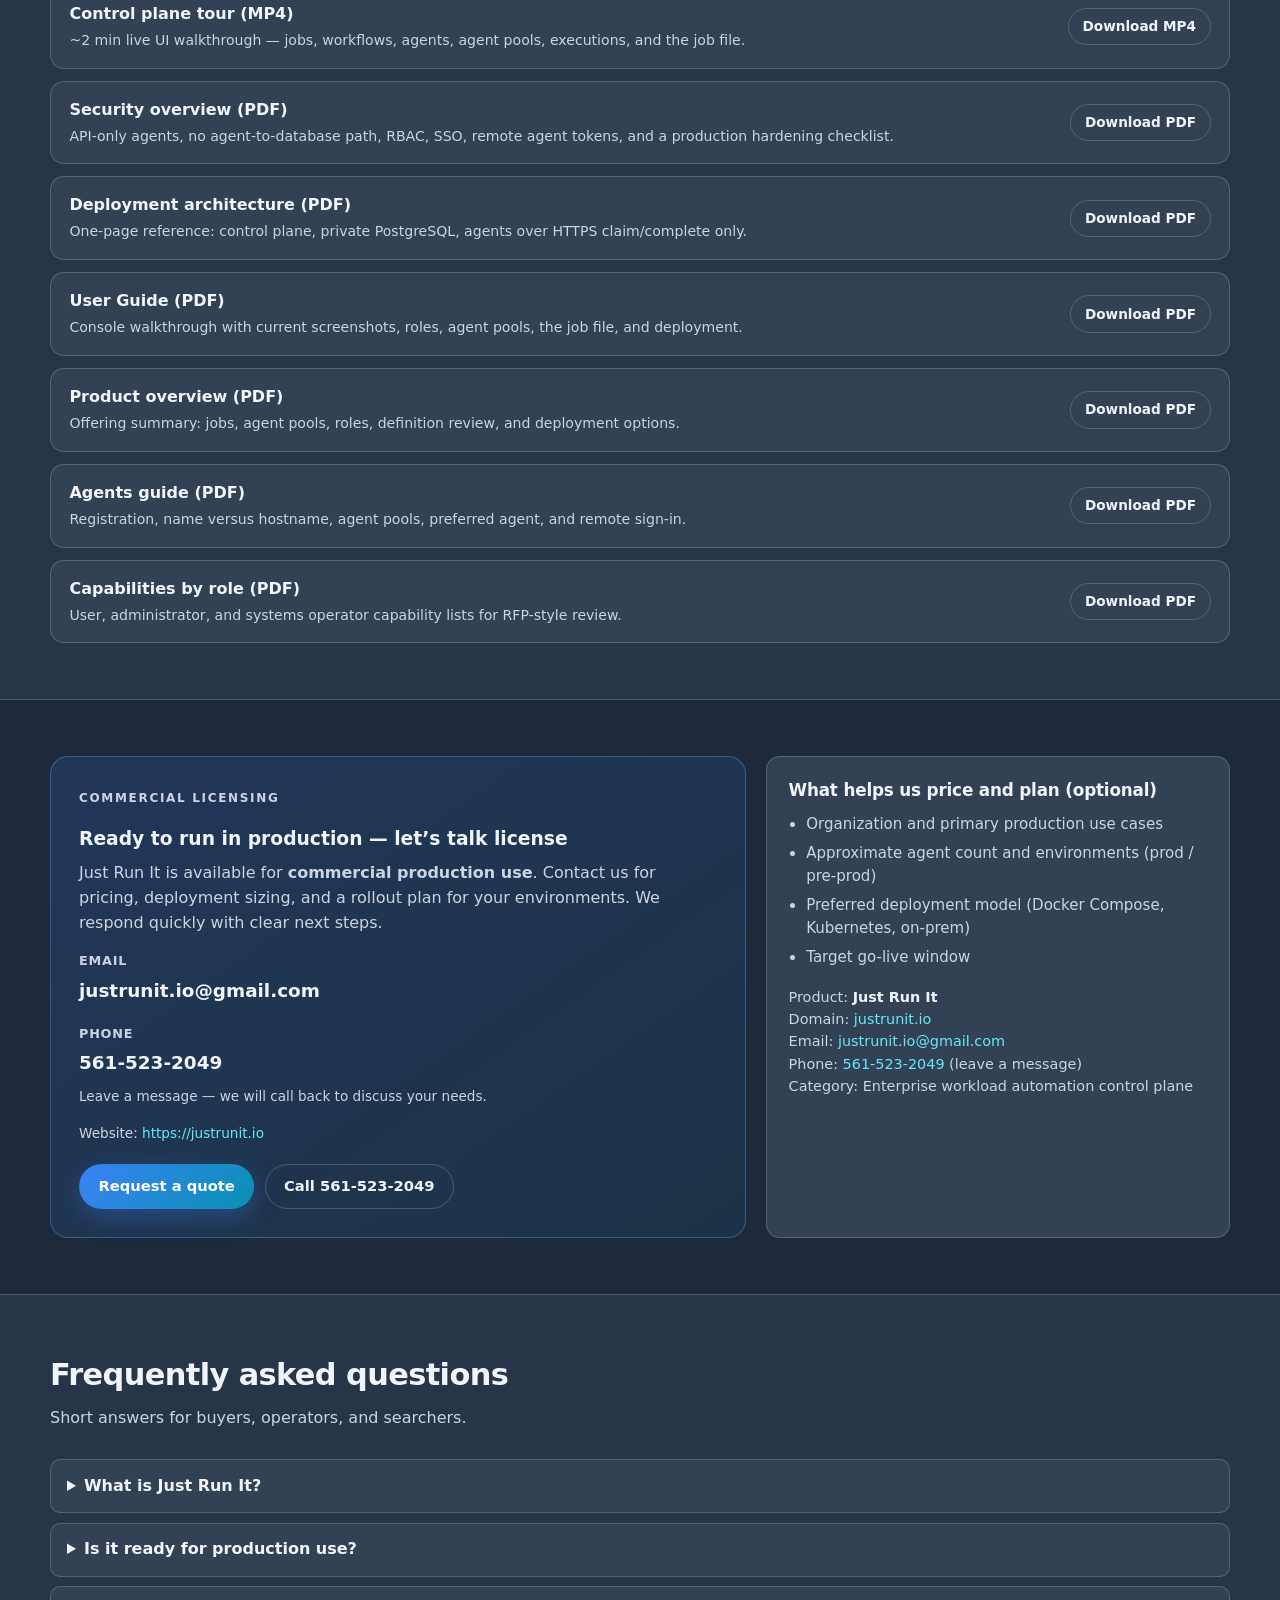
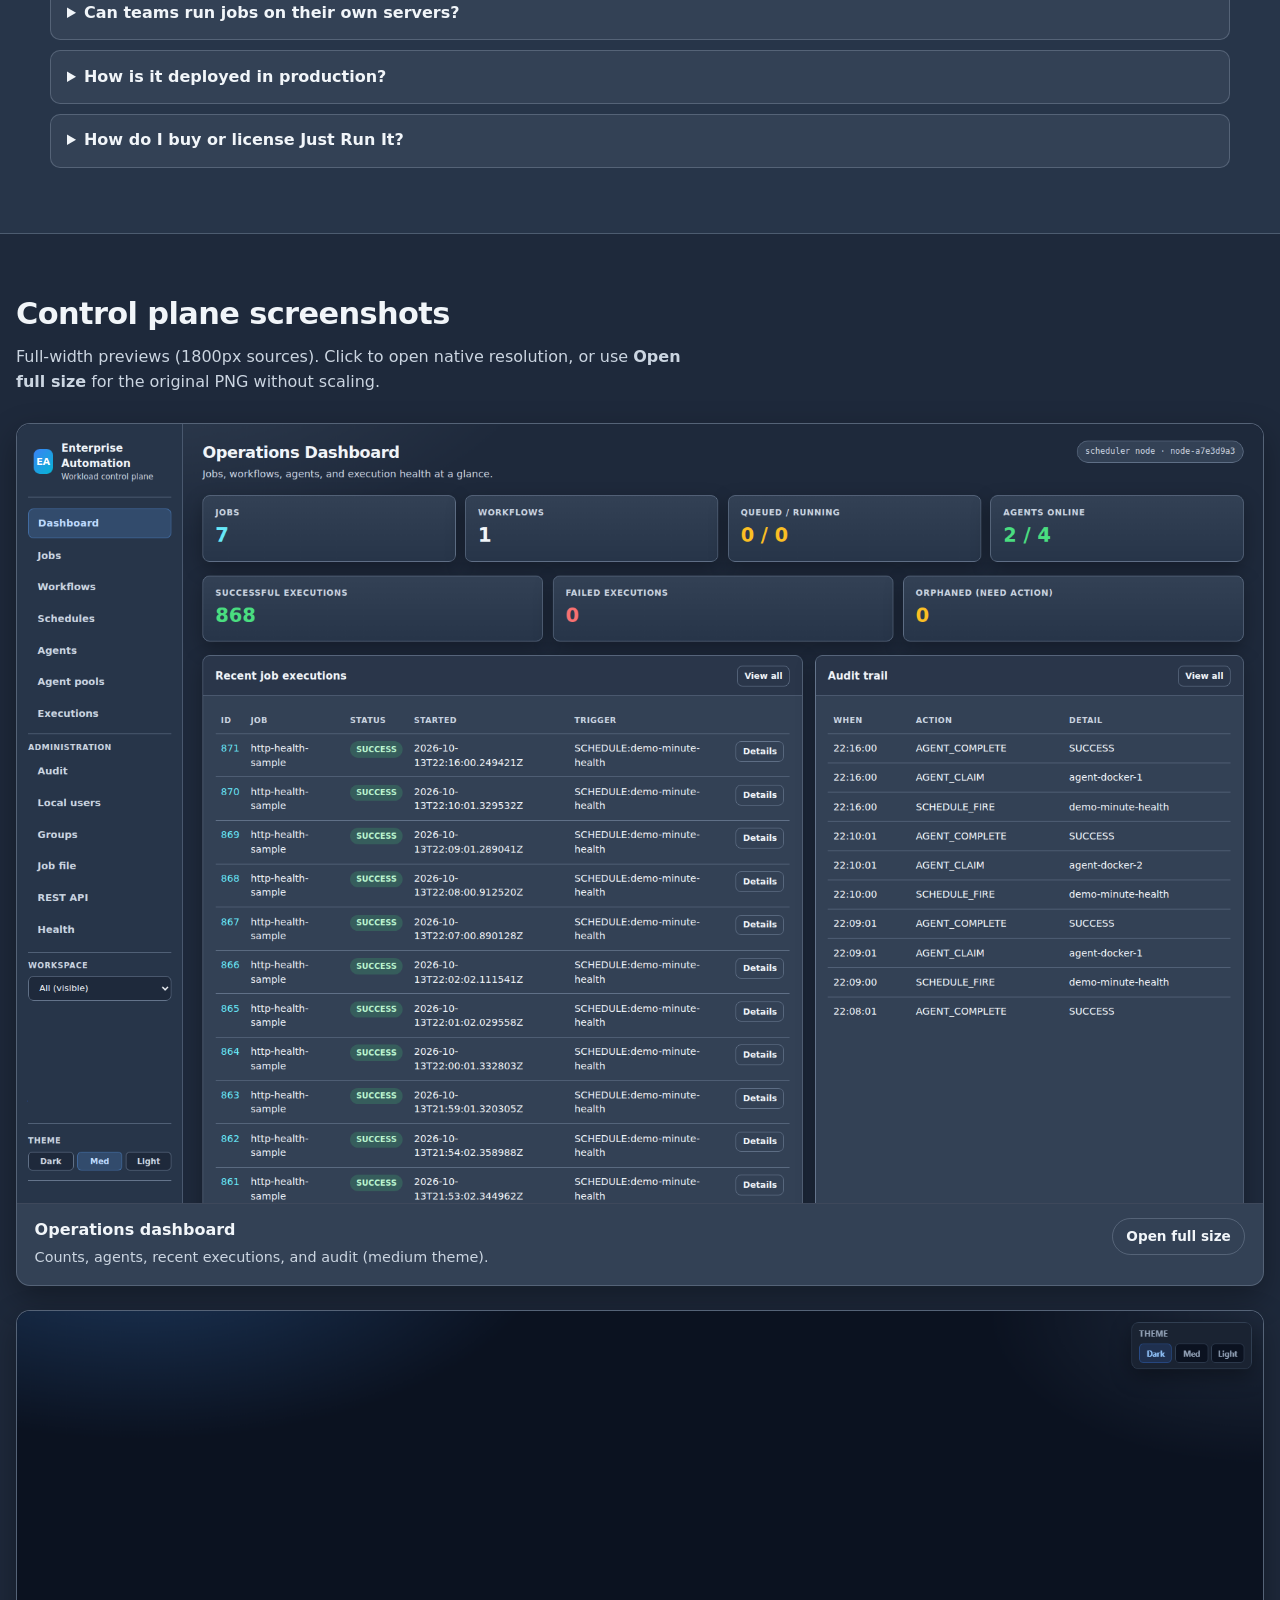
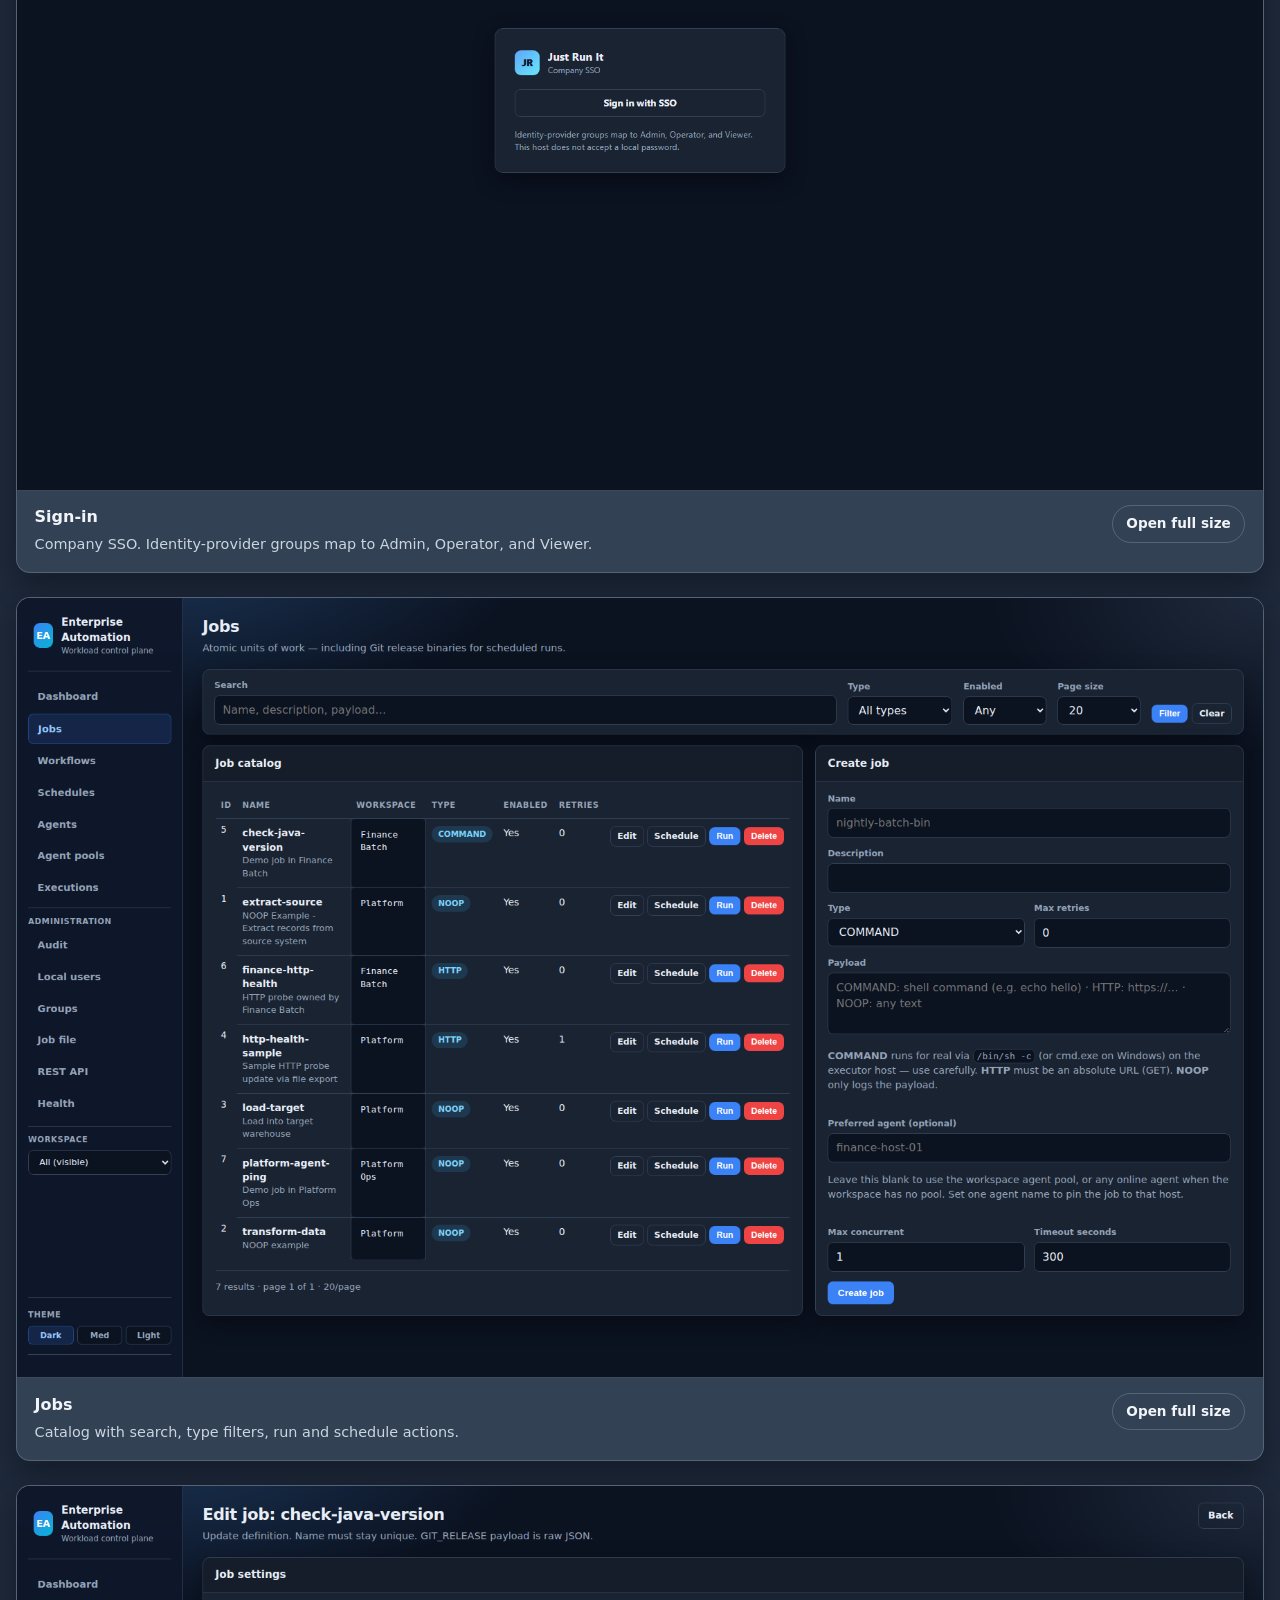
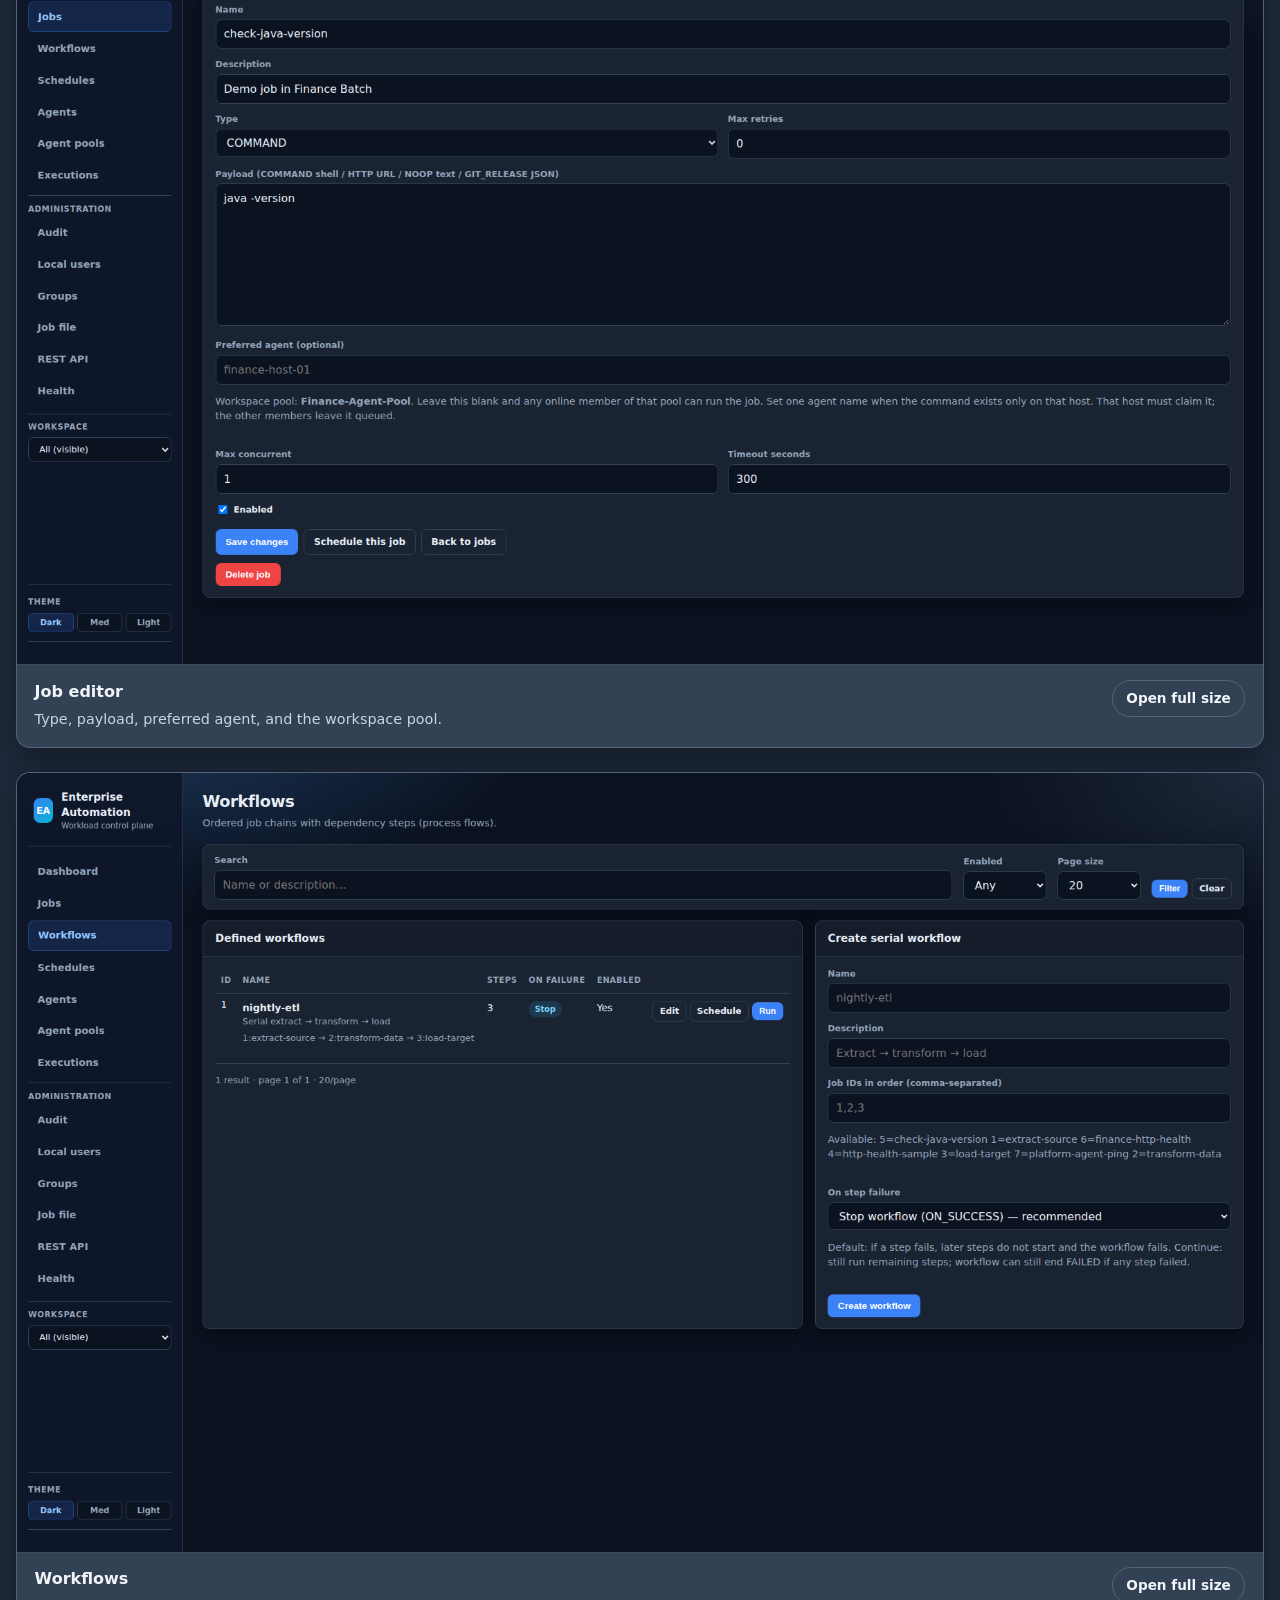
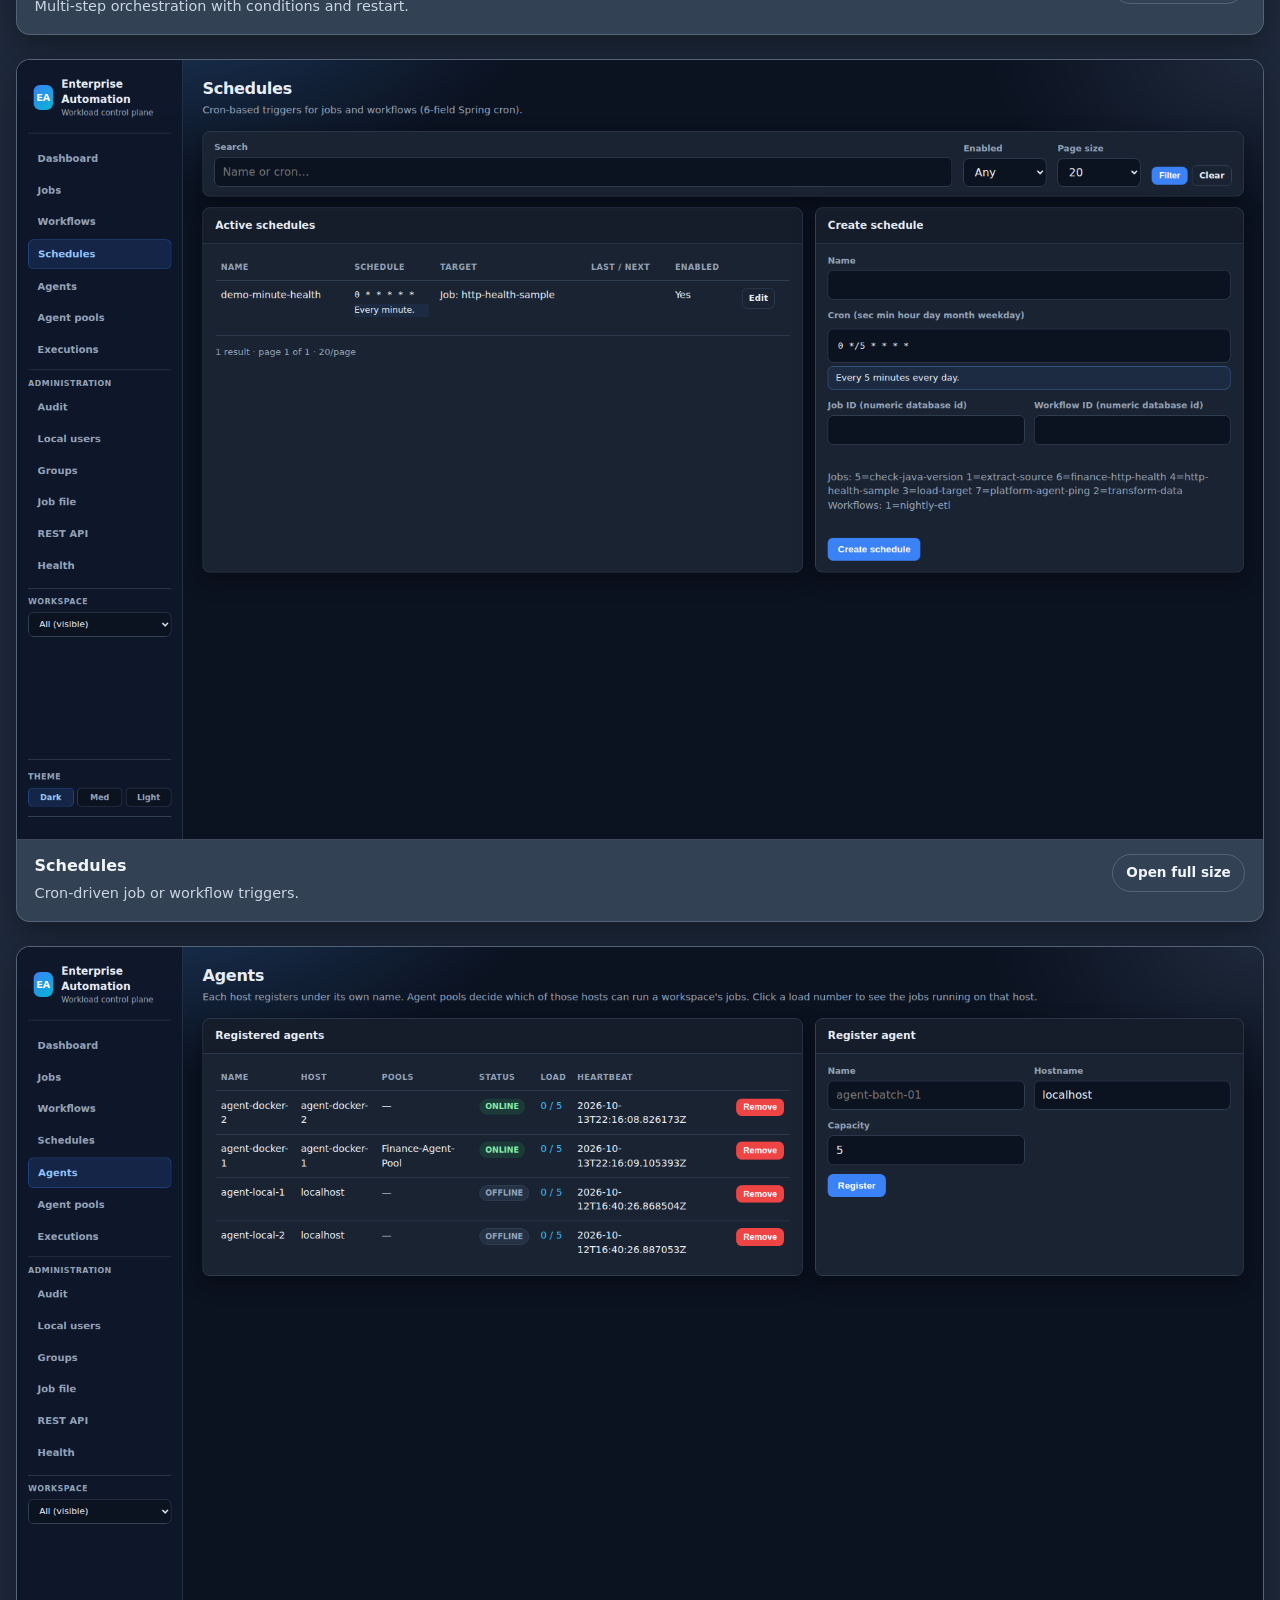
==== commit 8730865b: "docs(website): update the public phone number" ====
--- a/index.html
+++ b/index.html
@@ -4,7 +4,7 @@
   <meta charset="UTF-8" />
   <meta name="viewport" content="width=device-width, initial-scale=1" />
   <title>Just Run It — Production Workload Automation | Jobs, Workflows, Federated Agents</title>
-  <meta name="description" content="Just Run It is production-ready enterprise workload automation: jobs, workflows, and cron schedules on federated Linux/Windows agents, with workspaces, RBAC, and OIDC. Commercial licensing available. justrunit.io@gmail.com · 561-436-5776." />
+  <meta name="description" content="Just Run It is production-ready enterprise workload automation: jobs, workflows, and cron schedules on federated Linux/Windows agents, with workspaces, RBAC, and OIDC. Commercial licensing available. justrunit.io@gmail.com · 561-523-2049." />
   <meta name="robots" content="index, follow, max-image-preview:large" />
   <meta name="author" content="Just Run It" />
   <meta name="theme-color" content="#1e293b" />
@@ -50,7 +50,7 @@
         "name": "Just Run It",
         "url": "https://justrunit.io/",
         "email": "justrunit.io@gmail.com",
-        "telephone": "+1-561-436-5776",
+        "telephone": "+1-561-523-2049",
         "logo": "https://justrunit.io/assets/images/10-dashboard-medium.png"
       },
       {
@@ -627,7 +627,7 @@
             justrunit.io@gmail.com
           </a>
           <p style="margin:1.15rem 0 0.35rem;font-size:0.8rem;font-weight:700;letter-spacing:0.06em;text-transform:uppercase;color:var(--muted)">Phone</p>
-          <a class="email-link" href="tel:+15614365776">561-436-5776</a>
+          <a class="email-link" href="tel:+15615232049">561-523-2049</a>
           <p class="note" style="margin-top:0.5rem">
             Leave a message — we will call back to discuss your needs.
           </p>
@@ -636,7 +636,7 @@
           </p>
           <div style="margin-top:1.25rem;display:flex;flex-wrap:wrap;gap:0.65rem">
             <a class="btn btn-primary" href="mailto:justrunit.io@gmail.com,robertsims.rs@gmail.com?subject=Just%20Run%20It%20production%20license%20inquiry">Request a quote</a>
-            <a class="btn btn-secondary" href="tel:+15614365776">Call 561-436-5776</a>
+            <a class="btn btn-secondary" href="tel:+15615232049">Call 561-523-2049</a>
           </div>
         </div>
         <div class="card">
@@ -651,7 +651,7 @@
             Product: <strong style="color:var(--text)">Just Run It</strong><br />
             Domain: <a href="https://justrunit.io/">justrunit.io</a><br />
             Email: <a href="mailto:justrunit.io@gmail.com,robertsims.rs@gmail.com">justrunit.io@gmail.com</a><br />
-            Phone: <a href="tel:+15614365776">561-436-5776</a> (leave a message)<br />
+            Phone: <a href="tel:+15615232049">561-523-2049</a> (leave a message)<br />
             Category: Enterprise workload automation control plane
           </p>
         </div>
@@ -683,7 +683,7 @@
           </details>
           <details>
             <summary>How do I buy or license Just Run It?</summary>
-            <p>Email <a href="mailto:justrunit.io@gmail.com,robertsims.rs@gmail.com">justrunit.io@gmail.com</a> or call <a href="tel:+15614365776">561-436-5776</a> and leave a message — we will call back to discuss production licensing, sizing, and go-live.</p>
+            <p>Email <a href="mailto:justrunit.io@gmail.com,robertsims.rs@gmail.com">justrunit.io@gmail.com</a> or call <a href="tel:+15615232049">561-523-2049</a> and leave a message — we will call back to discuss production licensing, sizing, and go-live.</p>
           </details>
         </div>
       </div>
@@ -827,7 +827,7 @@
       </div>
       <div>
         <a href="mailto:justrunit.io@gmail.com,robertsims.rs@gmail.com">justrunit.io@gmail.com</a>
-        · <a href="tel:+15614365776">561-436-5776</a>
+        · <a href="tel:+15615232049">561-523-2049</a>
         · <a href="#demo">Demo</a>
         · <a href="#downloads">Downloads</a>
         · <a href="#top">Back to top</a>
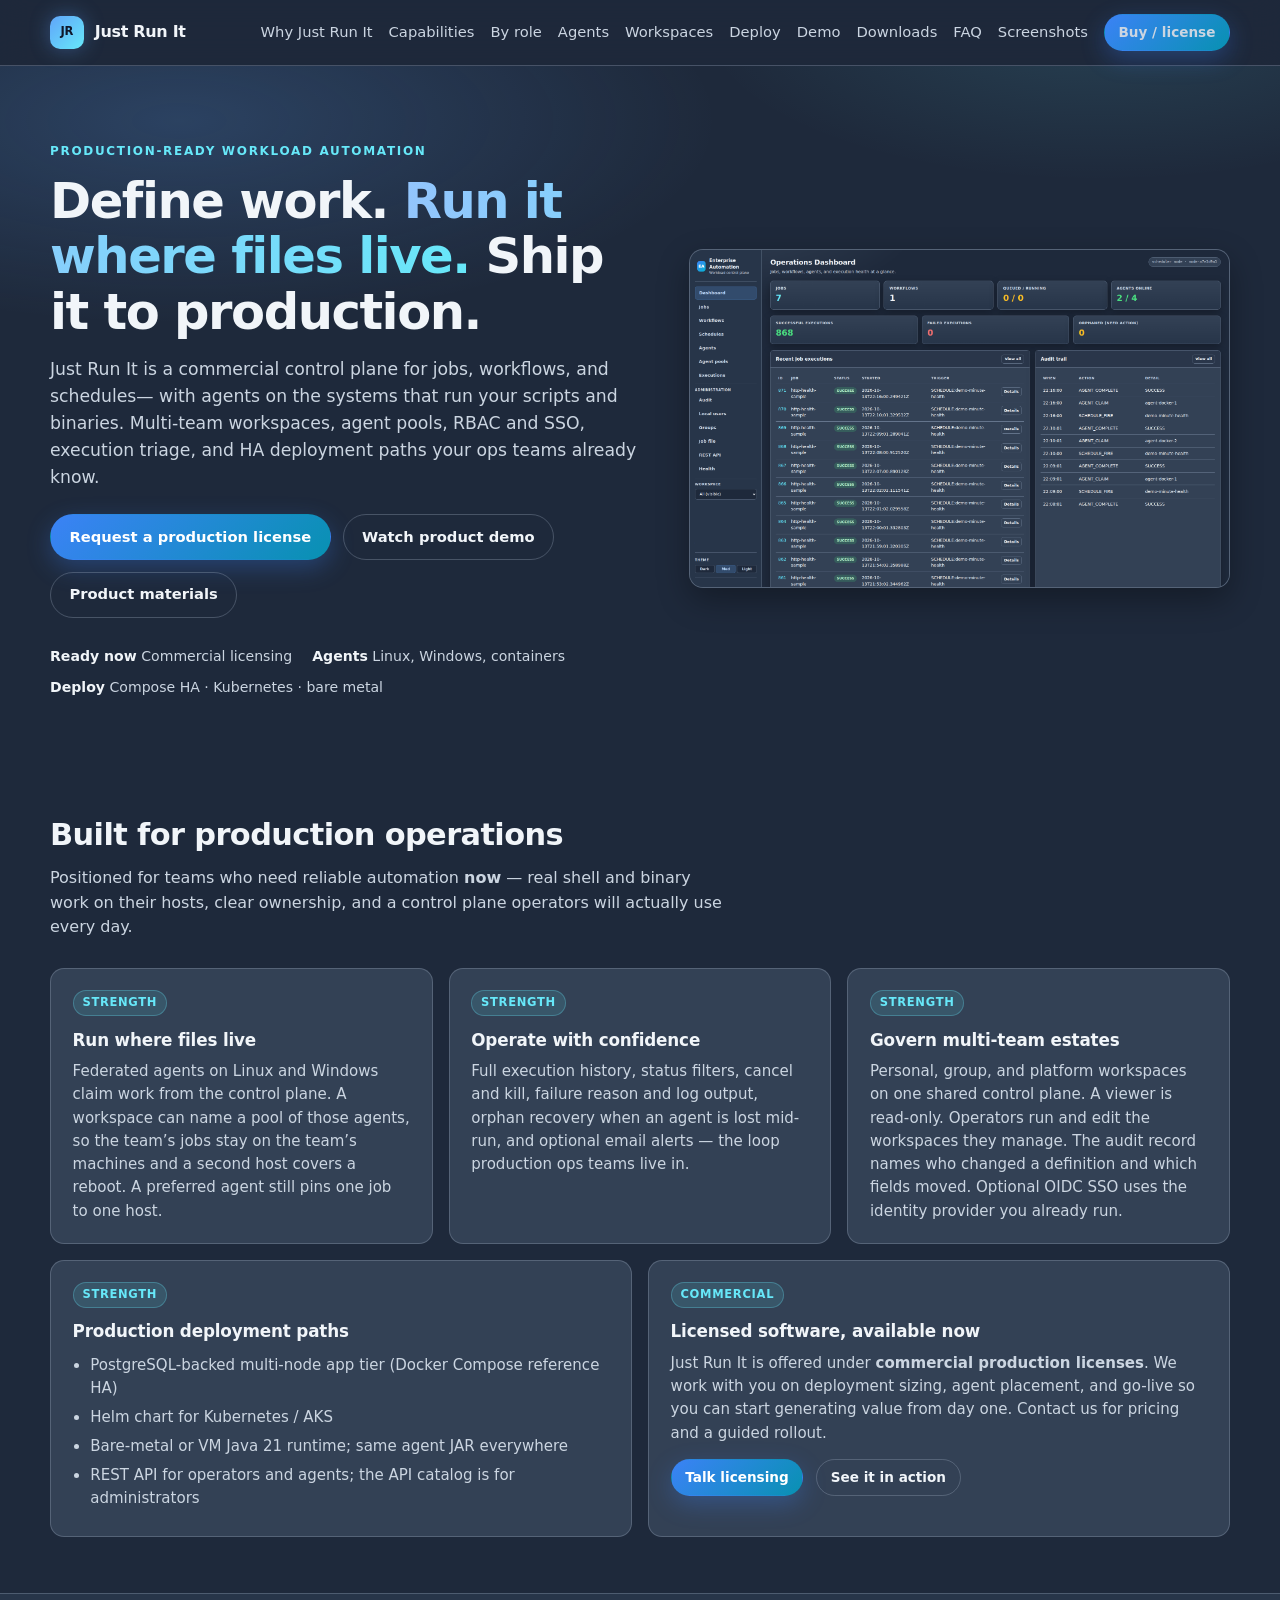
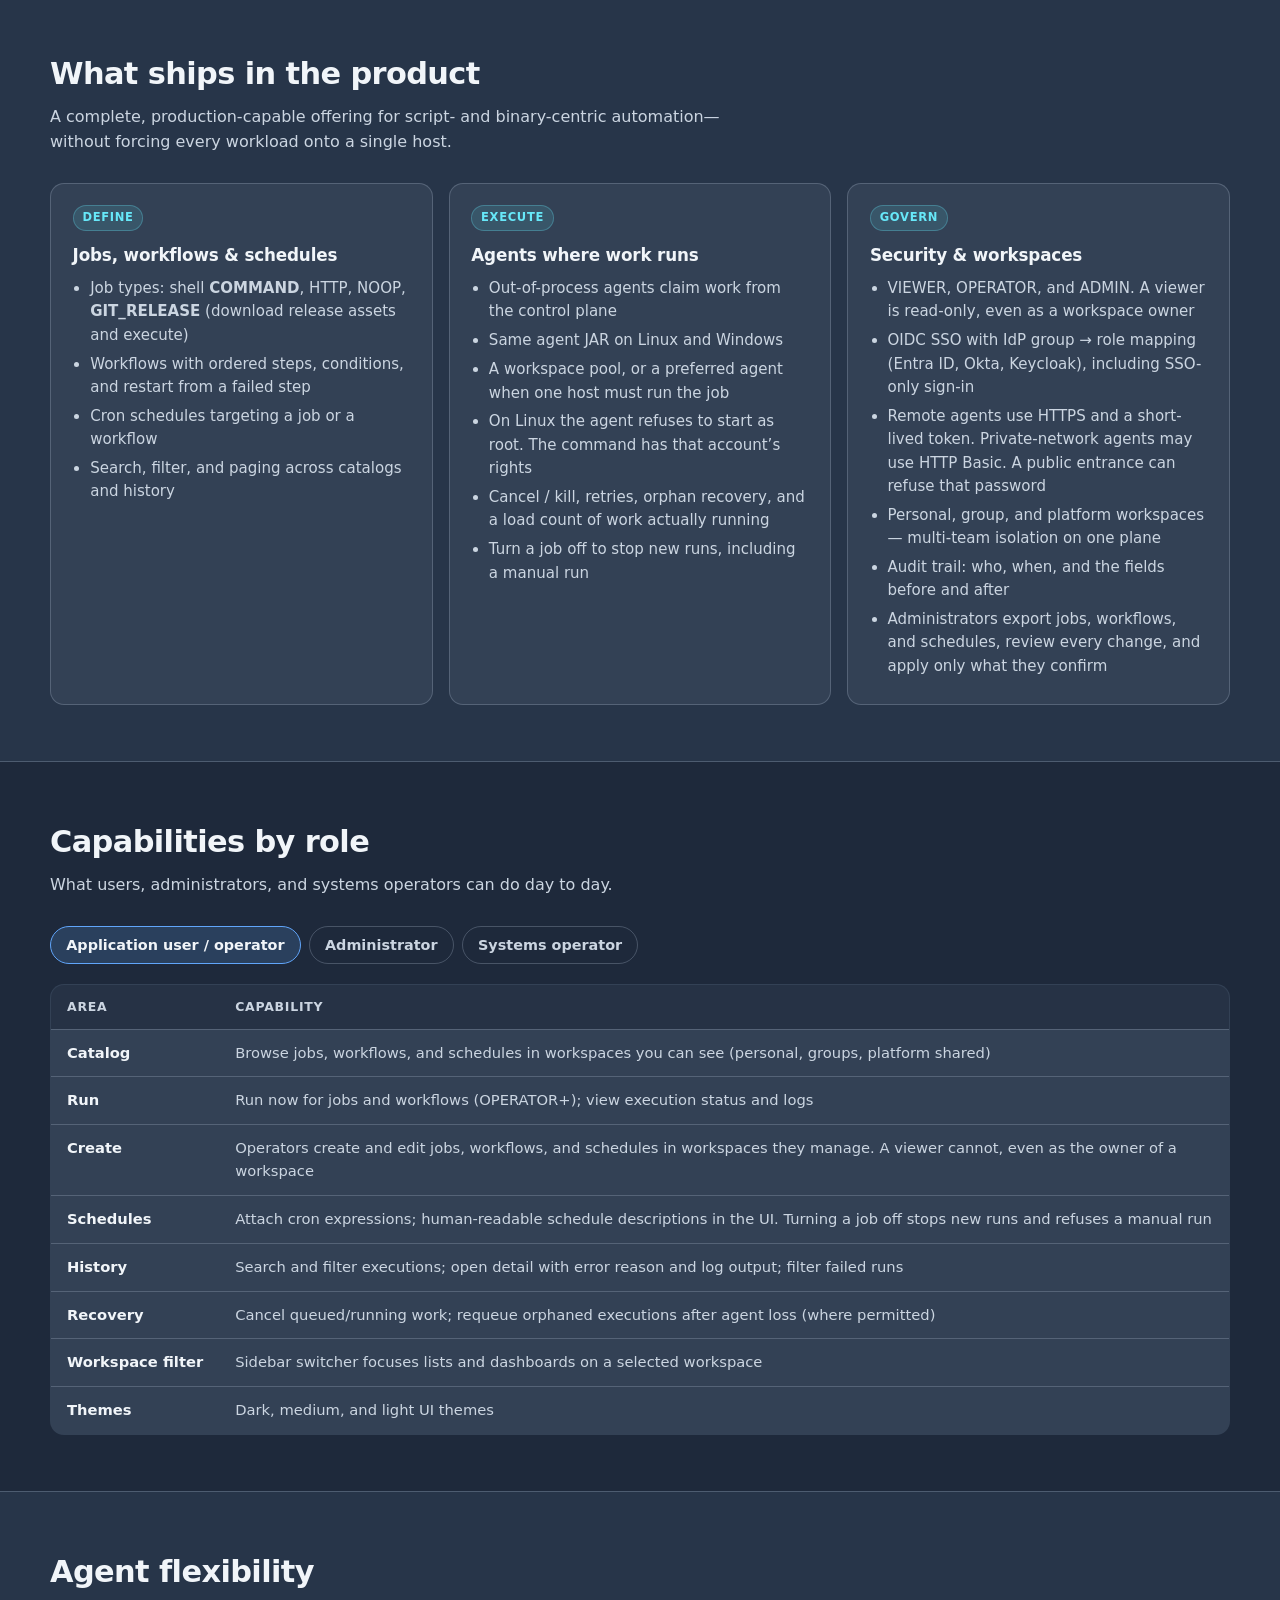
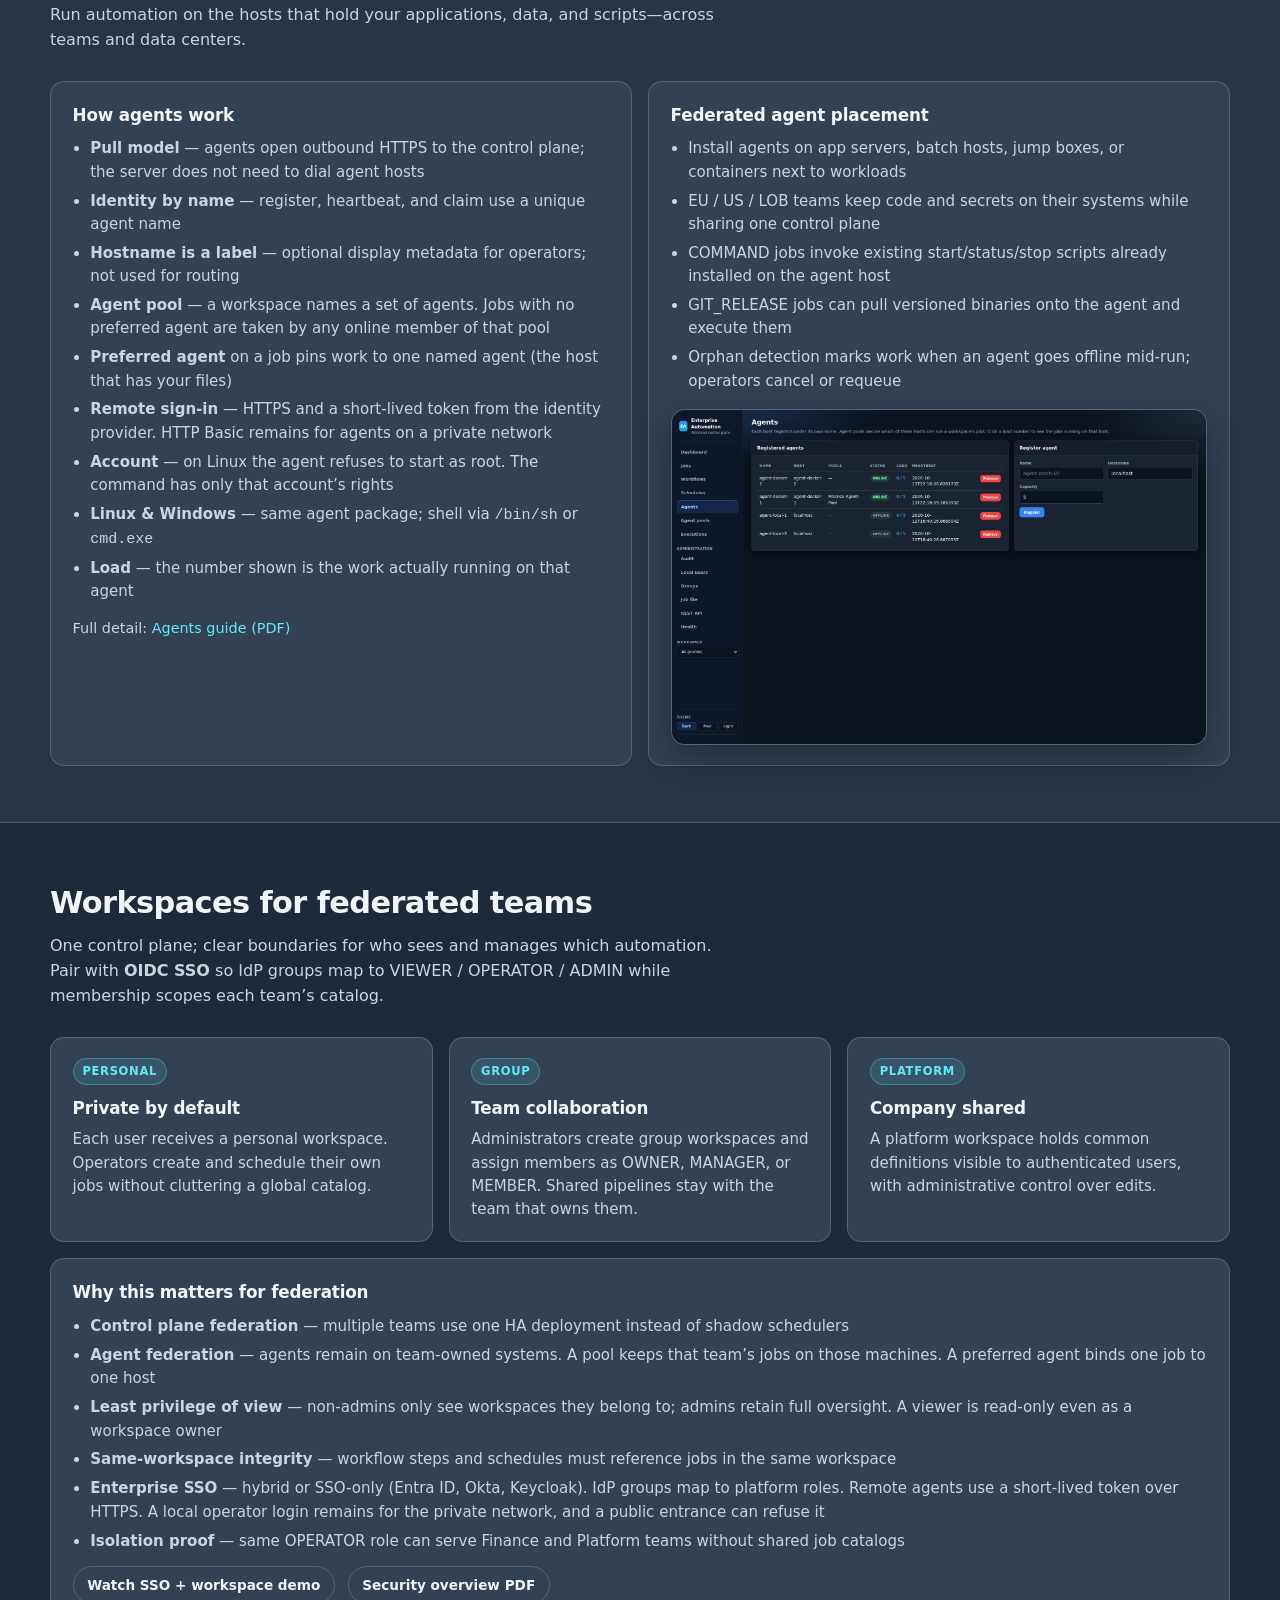
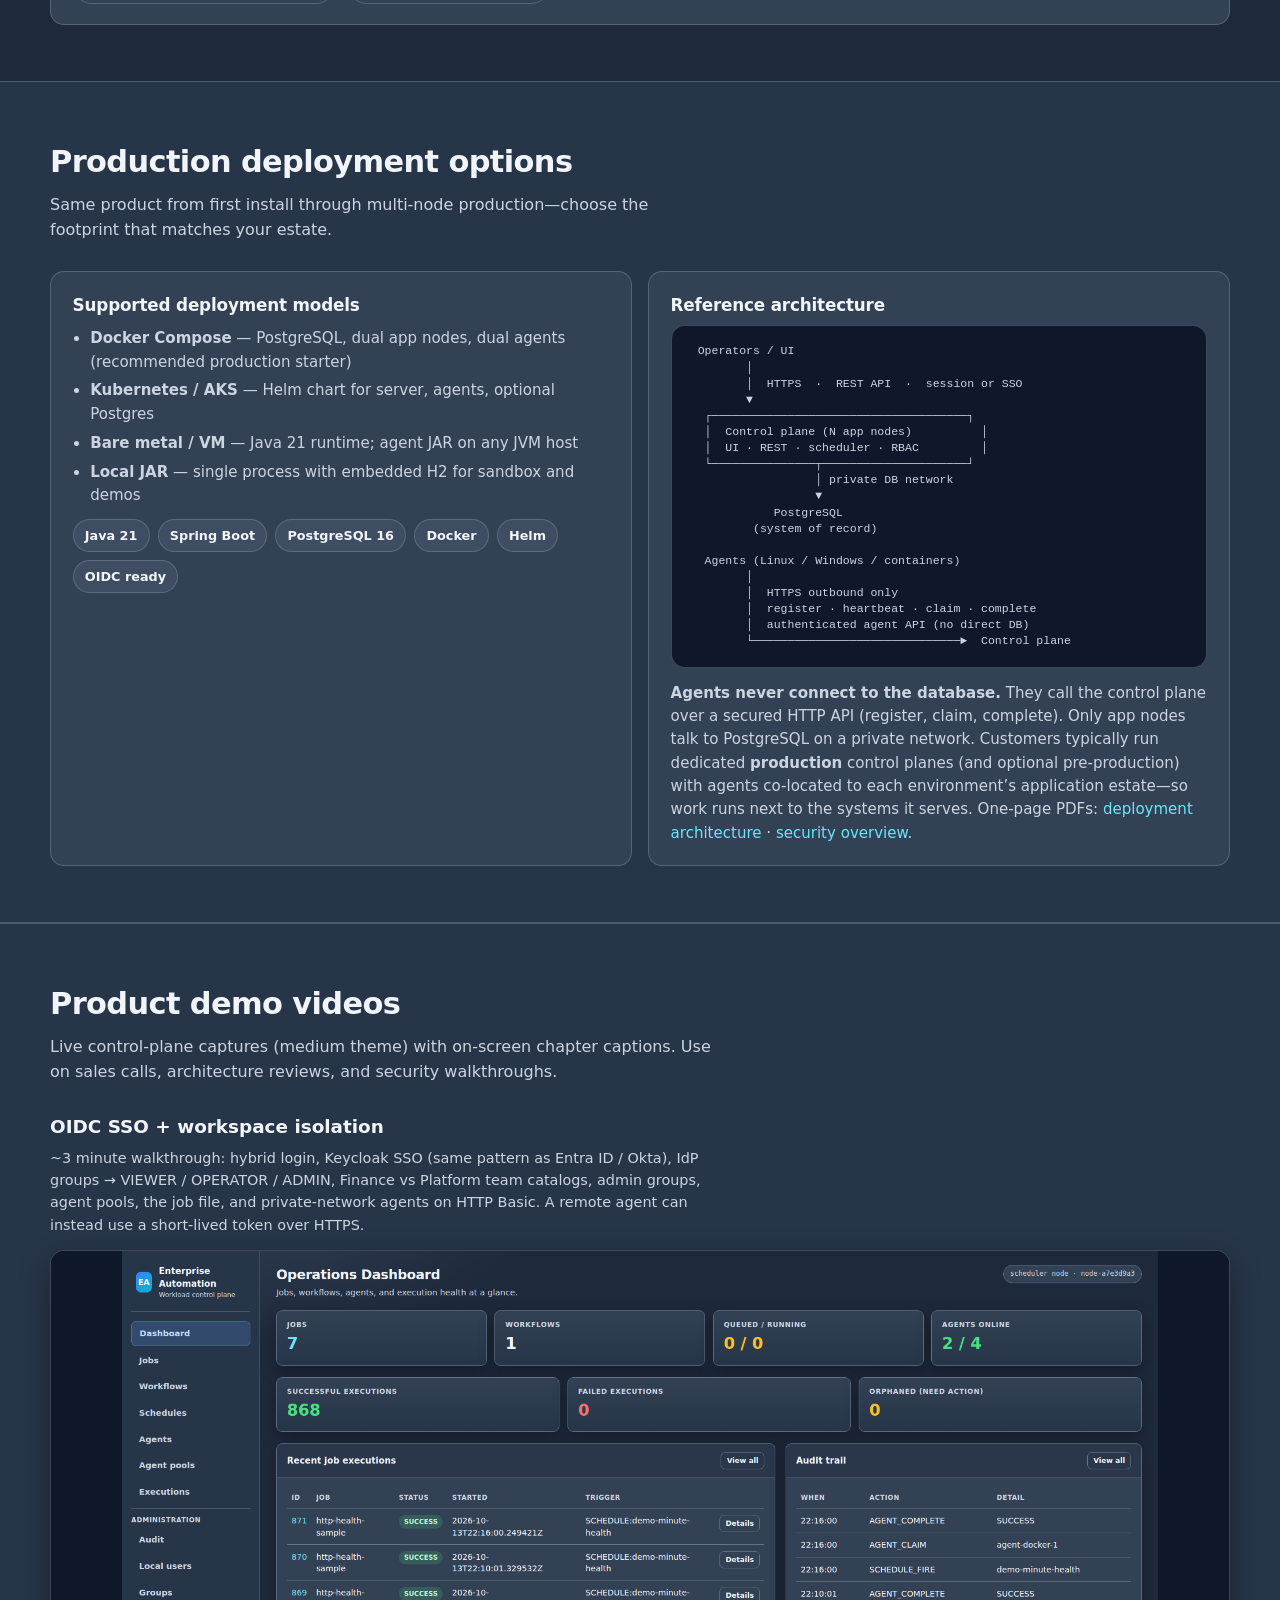
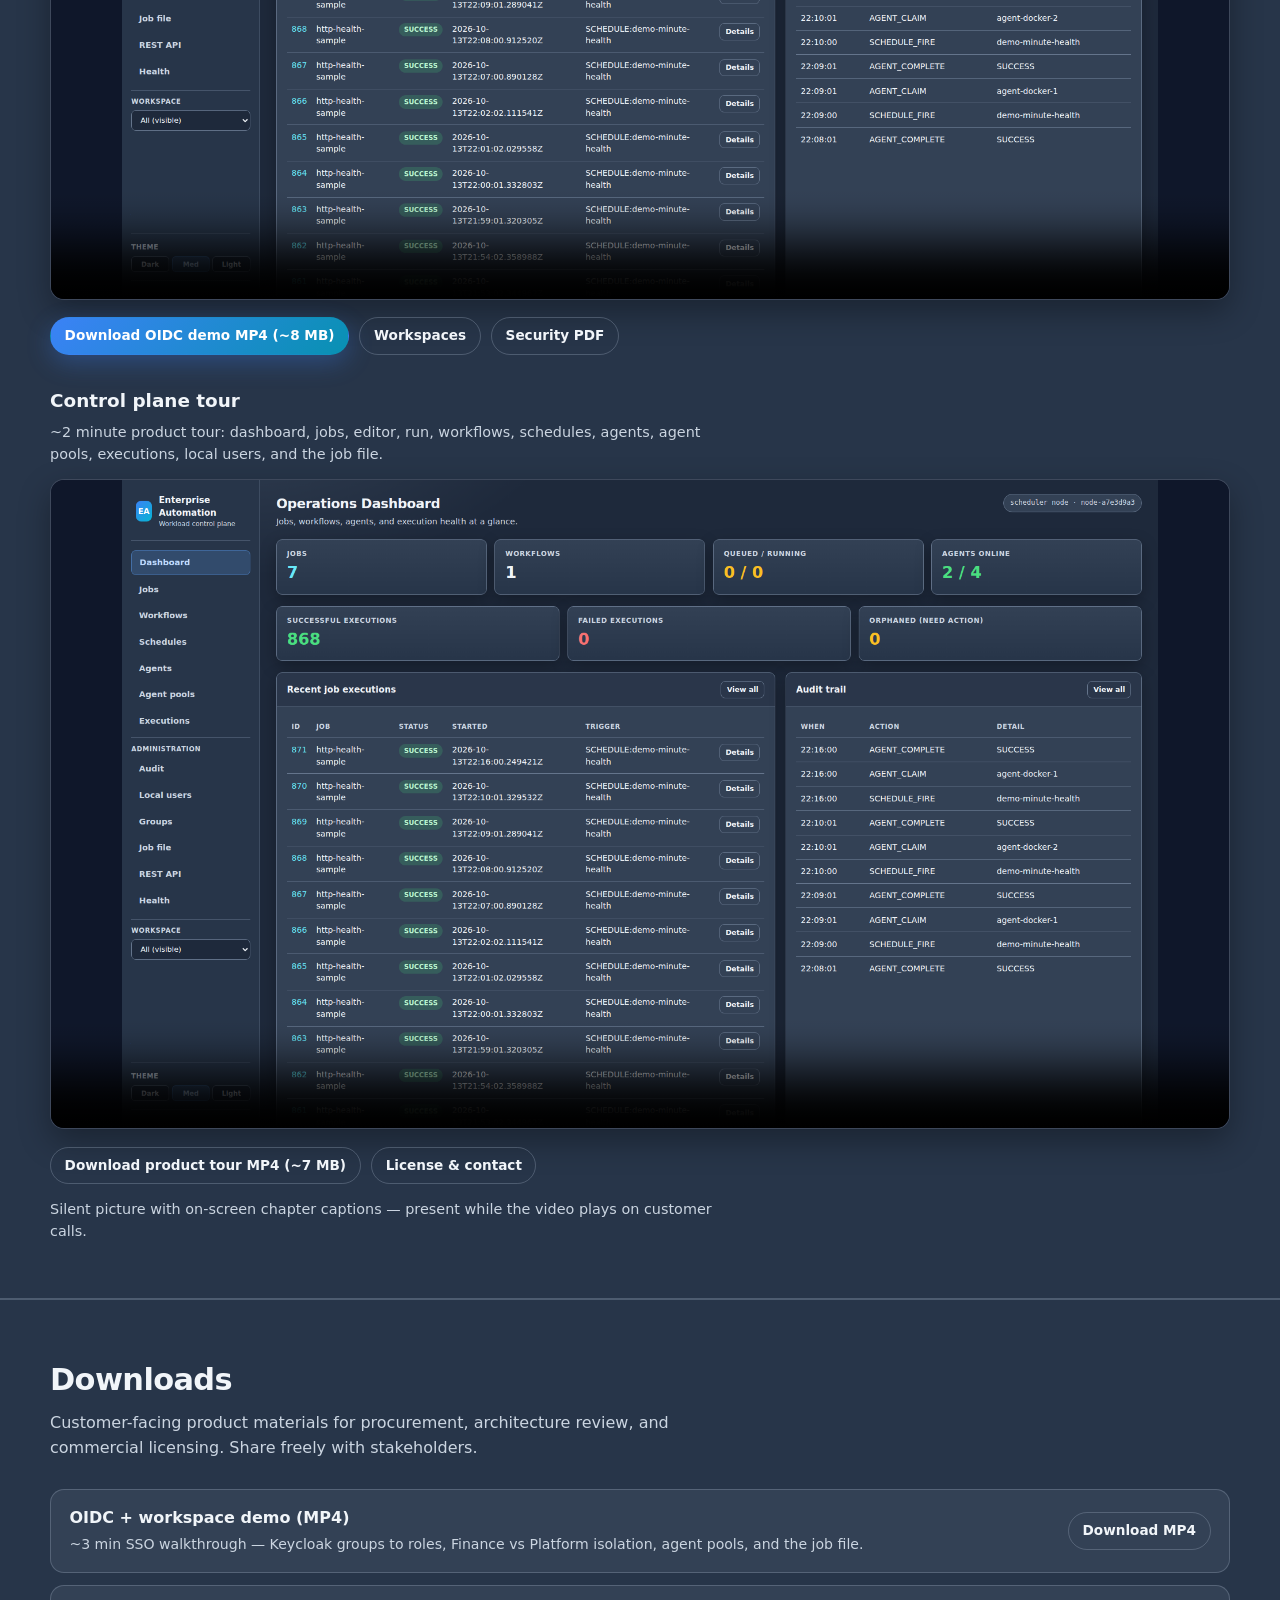
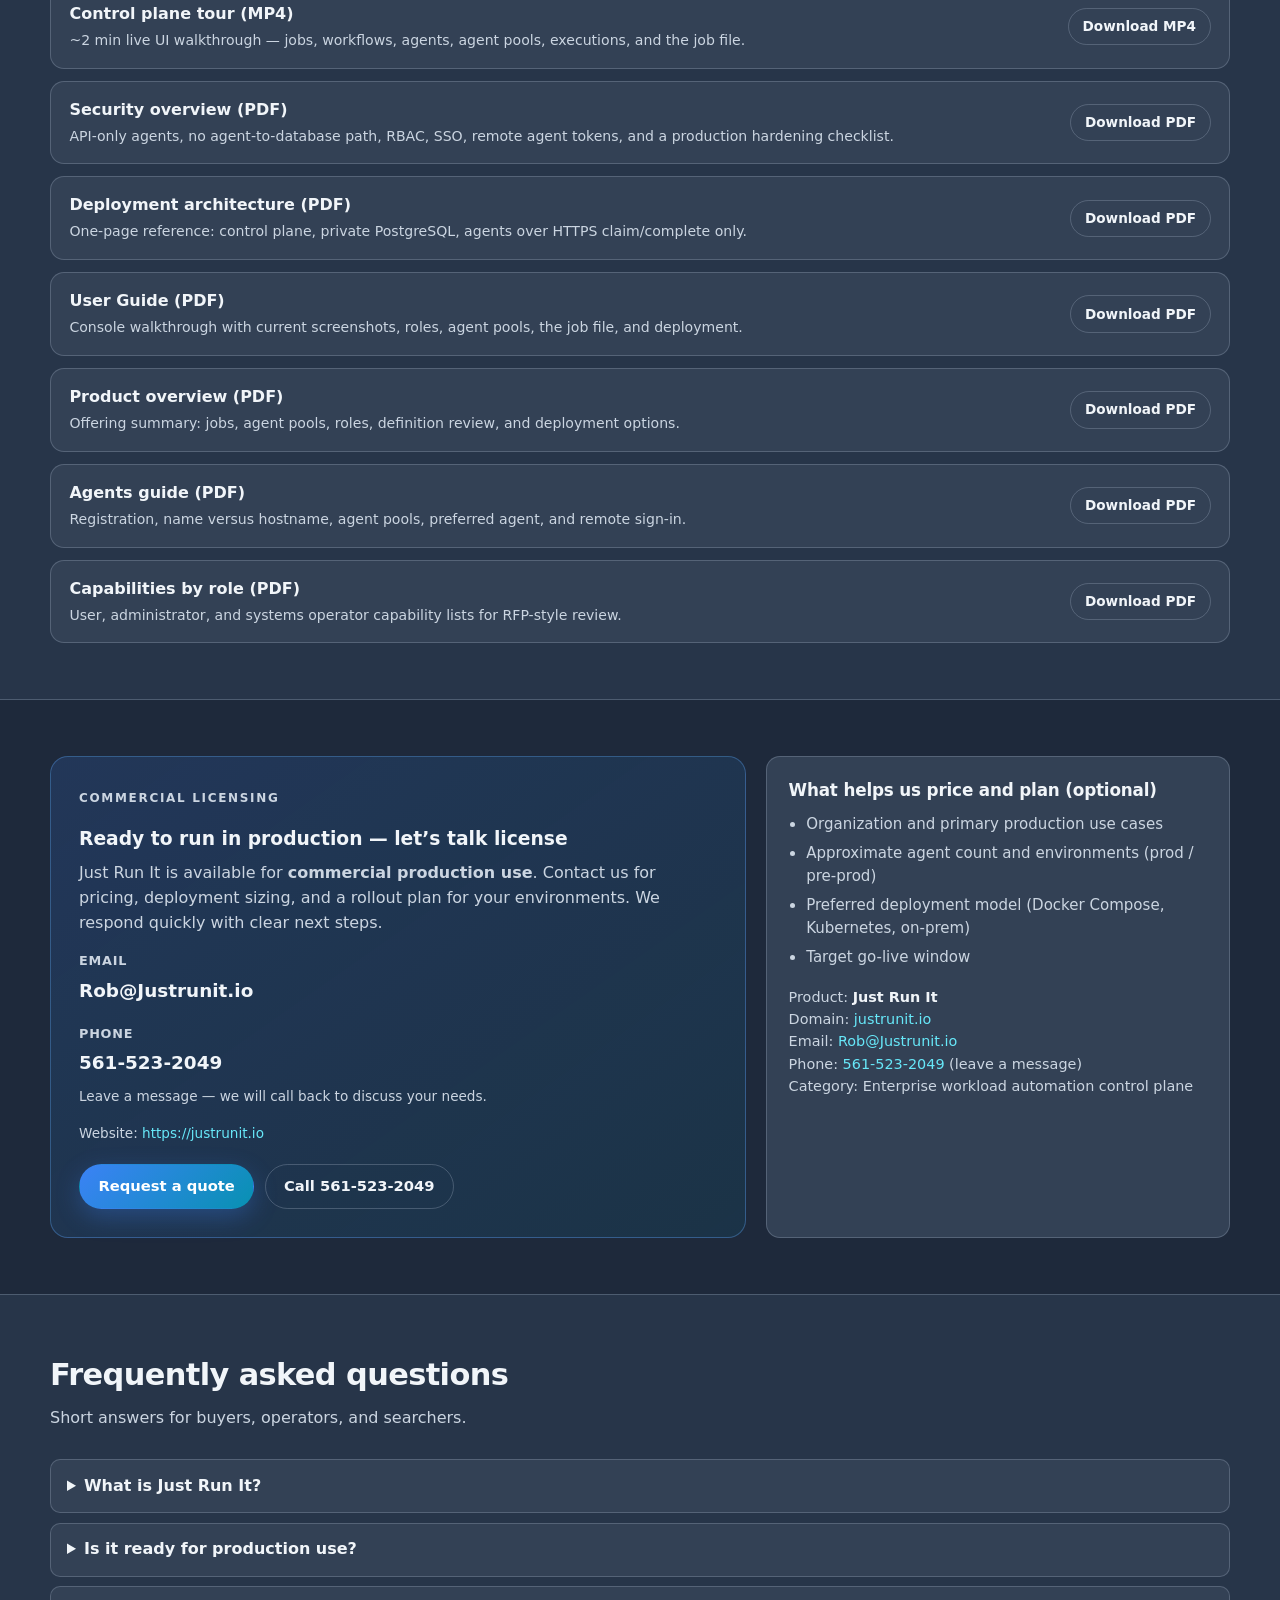
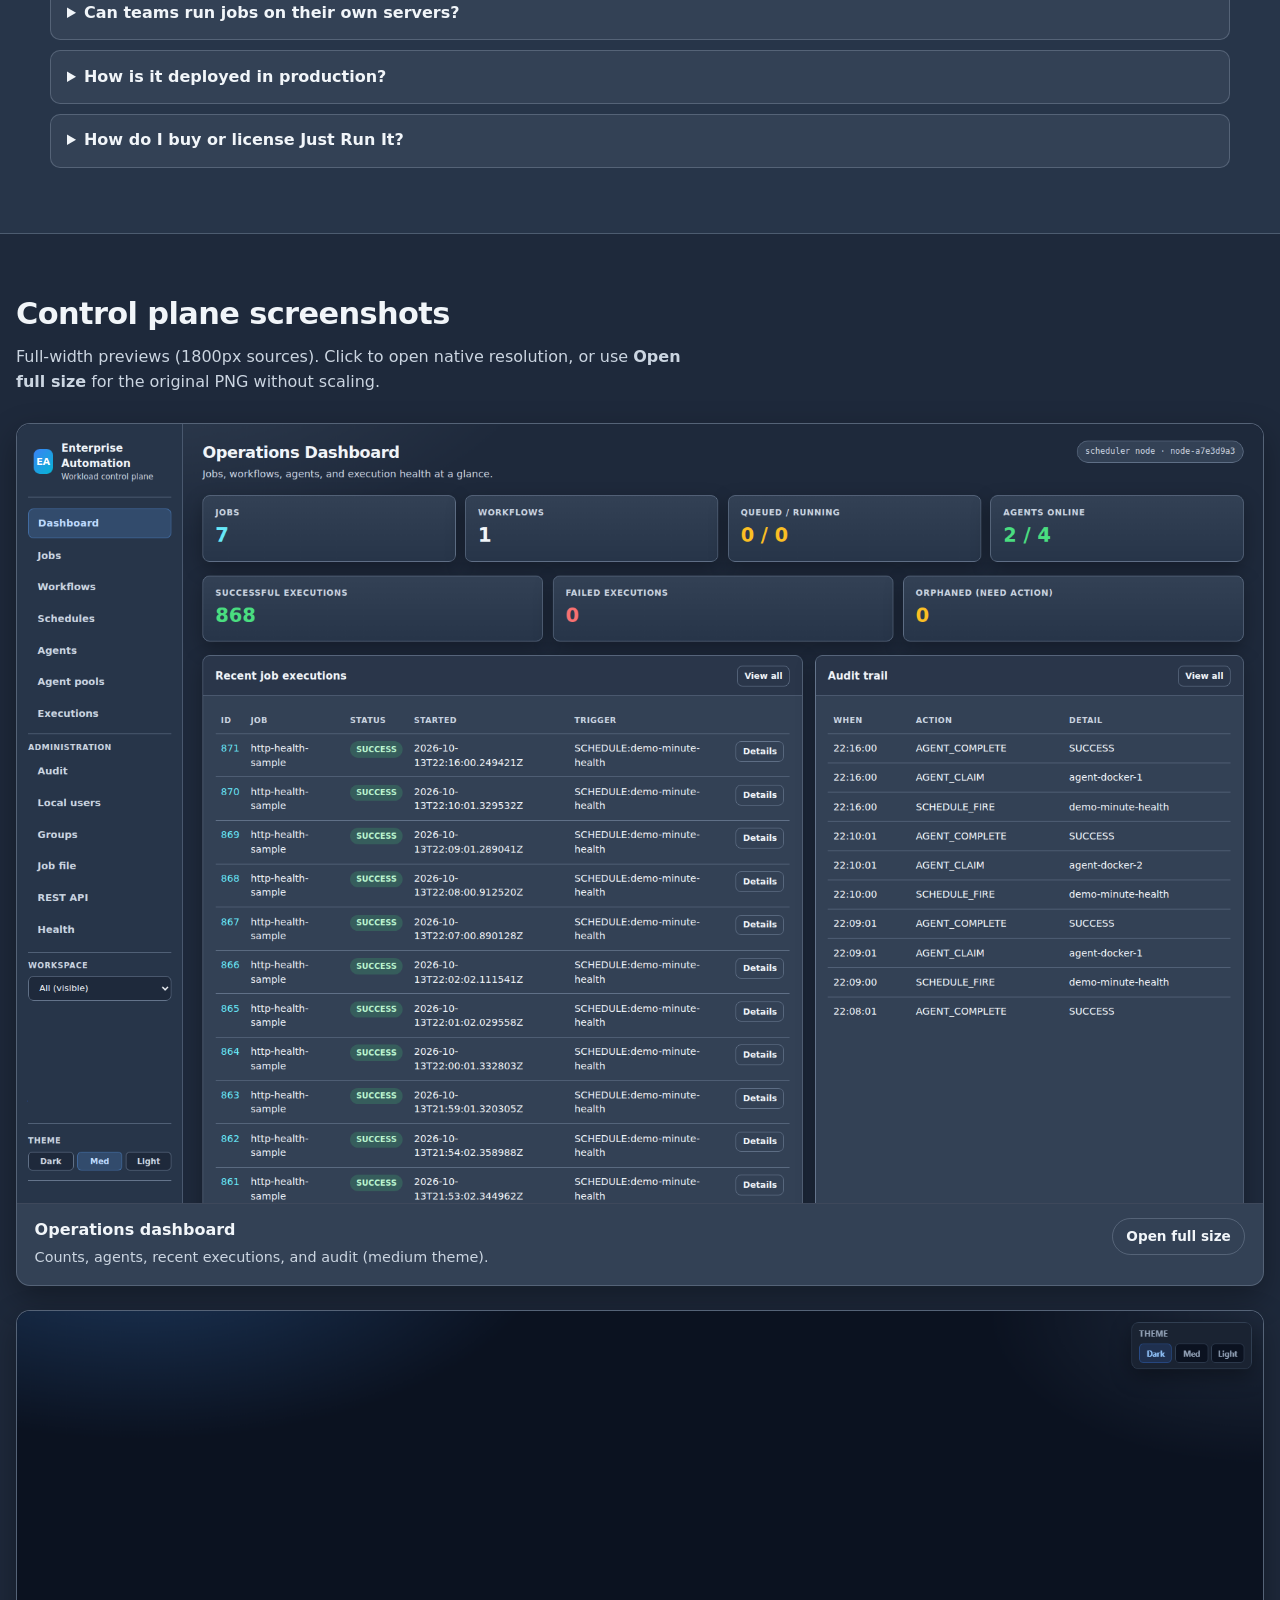
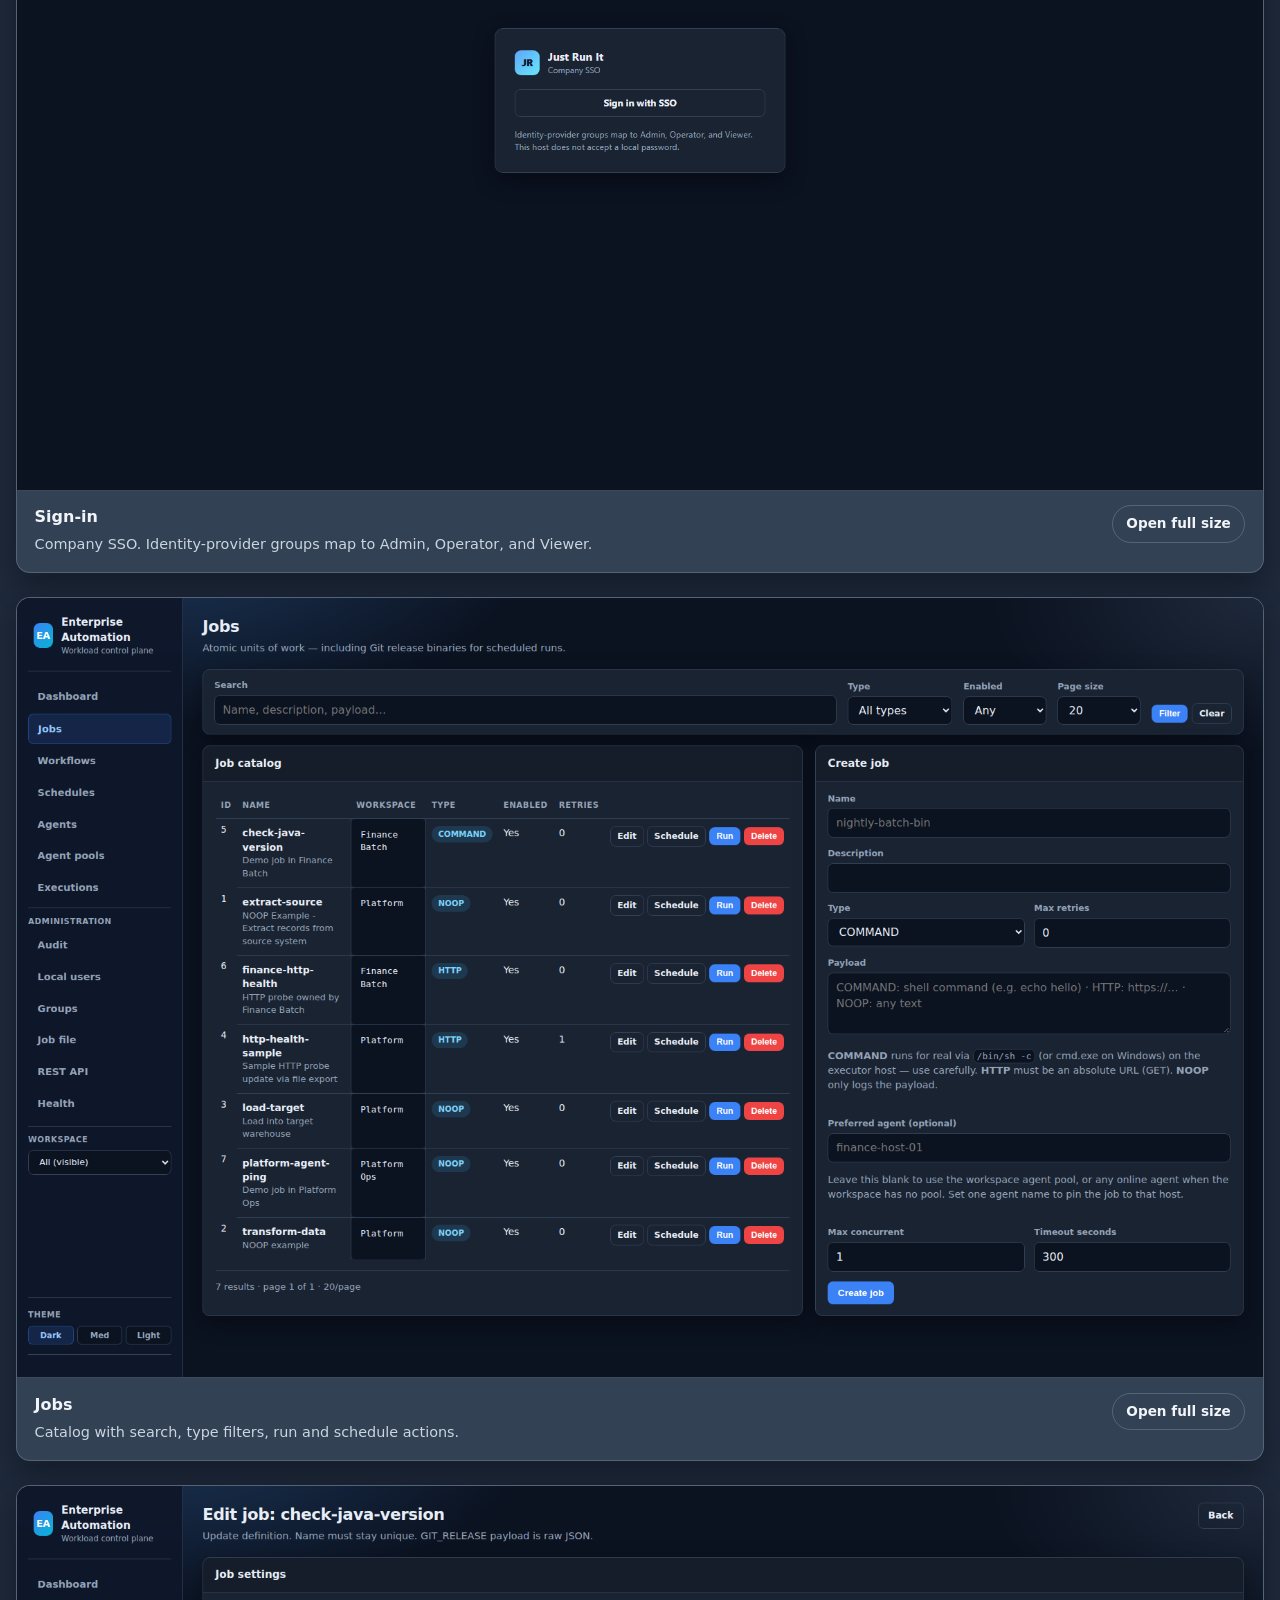
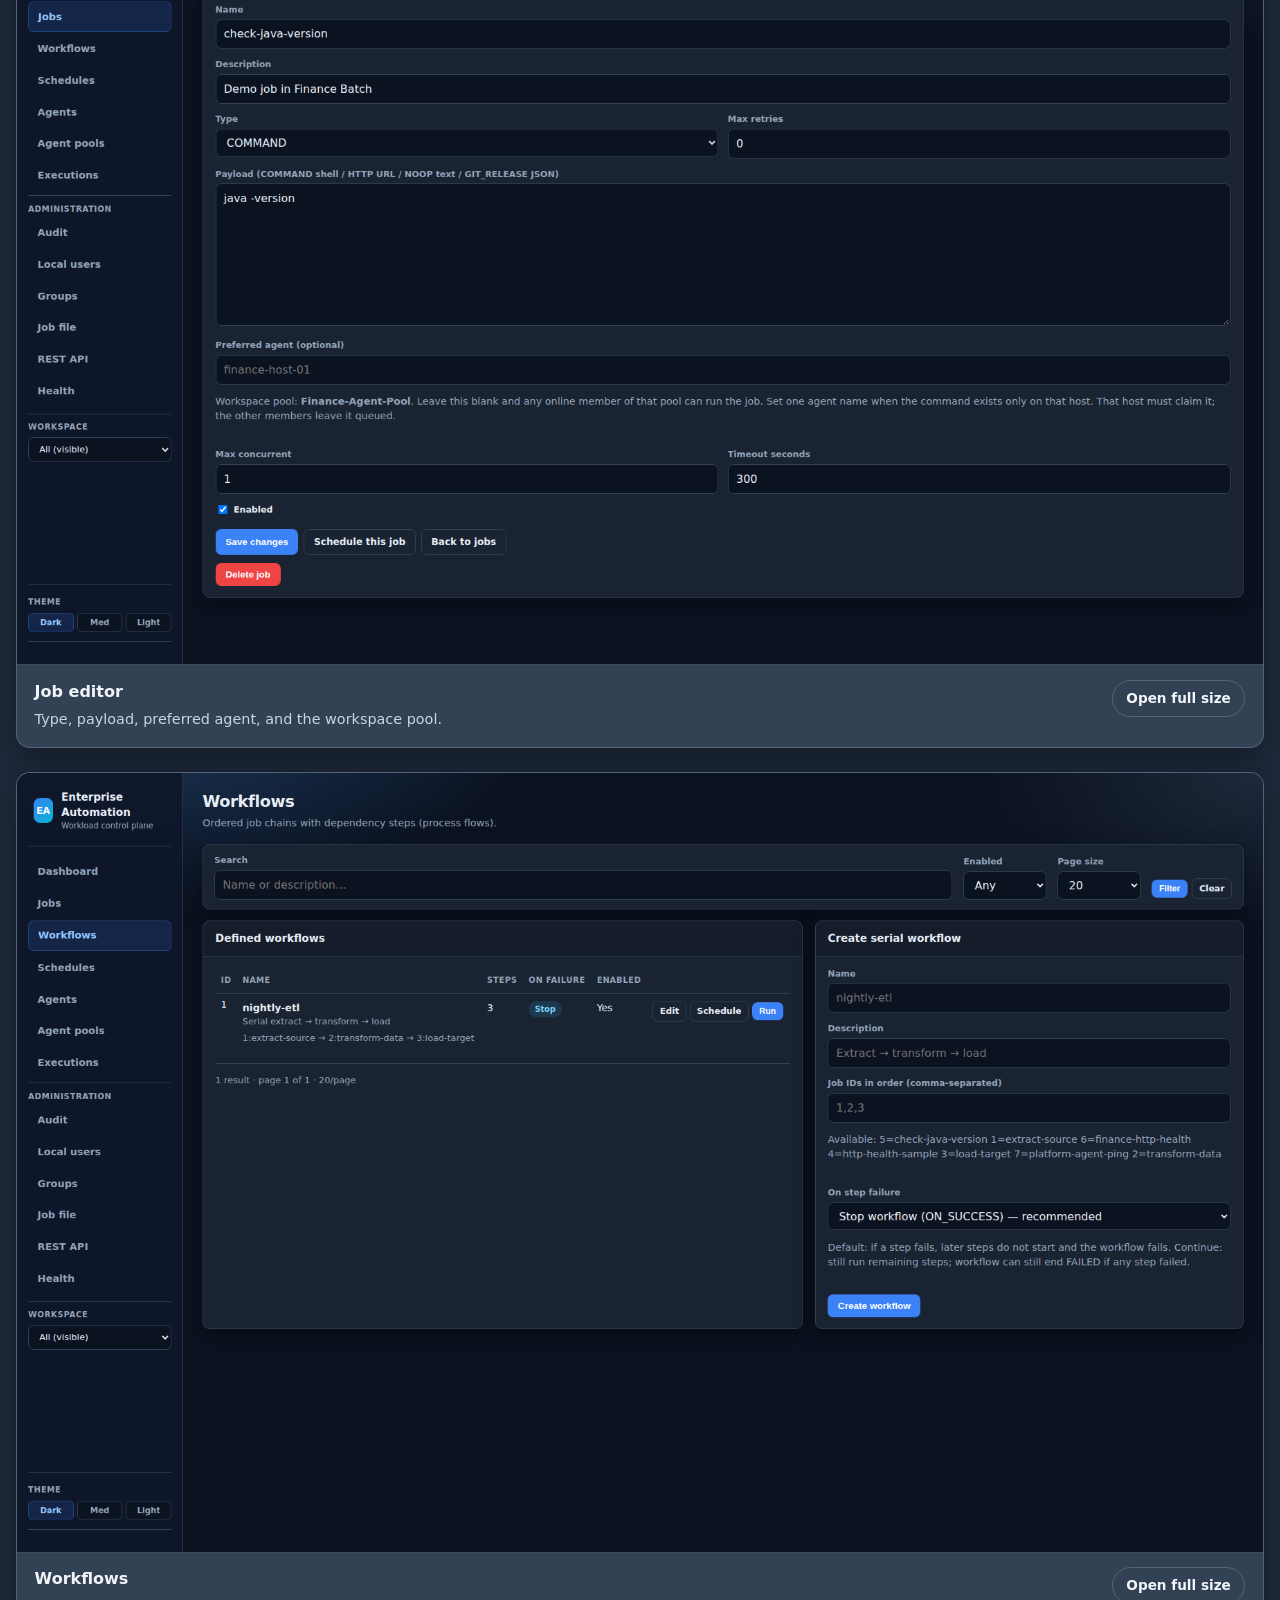
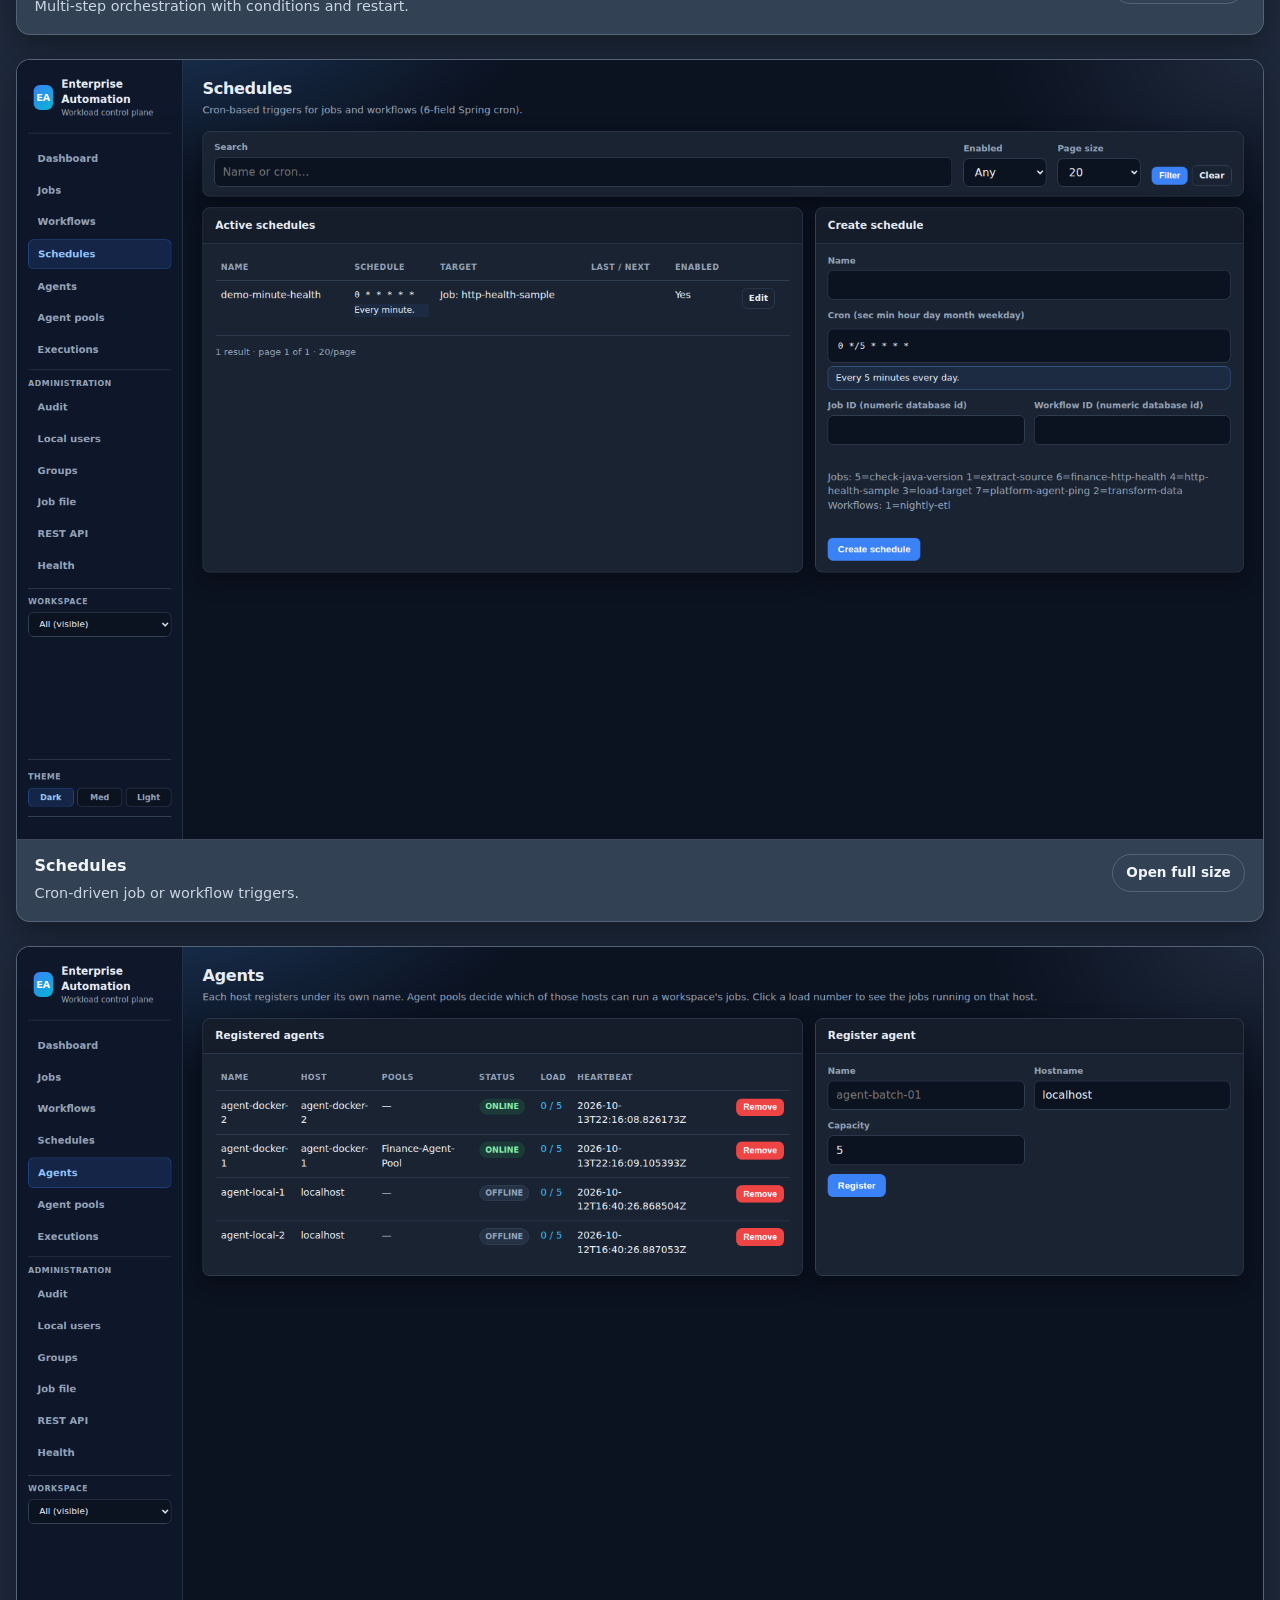
==== commit d0a32ac9: "docs(website): use Rob@Justrunit.io for public contact" ====
--- a/index.html
+++ b/index.html
@@ -4,7 +4,7 @@
   <meta charset="UTF-8" />
   <meta name="viewport" content="width=device-width, initial-scale=1" />
   <title>Just Run It — Production Workload Automation | Jobs, Workflows, Federated Agents</title>
-  <meta name="description" content="Just Run It is production-ready enterprise workload automation: jobs, workflows, and cron schedules on federated Linux/Windows agents, with workspaces, RBAC, and OIDC. Commercial licensing available. justrunit.io@gmail.com · 561-523-2049." />
+  <meta name="description" content="Just Run It is production-ready enterprise workload automation: jobs, workflows, and cron schedules on federated Linux/Windows agents, with workspaces, RBAC, and OIDC. Commercial licensing available. Rob@Justrunit.io · 561-523-2049." />
   <meta name="robots" content="index, follow, max-image-preview:large" />
   <meta name="author" content="Just Run It" />
   <meta name="theme-color" content="#1e293b" />
@@ -49,7 +49,7 @@
         "@id": "https://justrunit.io/#organization",
         "name": "Just Run It",
         "url": "https://justrunit.io/",
-        "email": "justrunit.io@gmail.com",
+        "email": "Rob@Justrunit.io",
         "telephone": "+1-561-523-2049",
         "logo": "https://justrunit.io/assets/images/10-dashboard-medium.png"
       },
@@ -623,8 +623,8 @@
             We respond quickly with clear next steps.
           </p>
           <p style="margin:0 0 0.35rem;font-size:0.8rem;font-weight:700;letter-spacing:0.06em;text-transform:uppercase;color:var(--muted)">Email</p>
-          <a class="email-link" href="mailto:justrunit.io@gmail.com,robertsims.rs@gmail.com?subject=Just%20Run%20It%20production%20license%20inquiry">
-            justrunit.io@gmail.com
+          <a class="email-link" href="mailto:Rob@Justrunit.io?subject=Just%20Run%20It%20production%20license%20inquiry">
+            Rob@Justrunit.io
           </a>
           <p style="margin:1.15rem 0 0.35rem;font-size:0.8rem;font-weight:700;letter-spacing:0.06em;text-transform:uppercase;color:var(--muted)">Phone</p>
           <a class="email-link" href="tel:+15615232049">561-523-2049</a>
@@ -635,7 +635,7 @@
             Website: <a href="https://justrunit.io/">https://justrunit.io</a>
           </p>
           <div style="margin-top:1.25rem;display:flex;flex-wrap:wrap;gap:0.65rem">
-            <a class="btn btn-primary" href="mailto:justrunit.io@gmail.com,robertsims.rs@gmail.com?subject=Just%20Run%20It%20production%20license%20inquiry">Request a quote</a>
+            <a class="btn btn-primary" href="mailto:Rob@Justrunit.io?subject=Just%20Run%20It%20production%20license%20inquiry">Request a quote</a>
             <a class="btn btn-secondary" href="tel:+15615232049">Call 561-523-2049</a>
           </div>
         </div>
@@ -650,7 +650,7 @@
           <p style="margin-top:1rem;color:var(--muted);font-size:0.9rem">
             Product: <strong style="color:var(--text)">Just Run It</strong><br />
             Domain: <a href="https://justrunit.io/">justrunit.io</a><br />
-            Email: <a href="mailto:justrunit.io@gmail.com,robertsims.rs@gmail.com">justrunit.io@gmail.com</a><br />
+            Email: <a href="mailto:Rob@Justrunit.io">Rob@Justrunit.io</a><br />
             Phone: <a href="tel:+15615232049">561-523-2049</a> (leave a message)<br />
             Category: Enterprise workload automation control plane
           </p>
@@ -683,7 +683,7 @@
           </details>
           <details>
             <summary>How do I buy or license Just Run It?</summary>
-            <p>Email <a href="mailto:justrunit.io@gmail.com,robertsims.rs@gmail.com">justrunit.io@gmail.com</a> or call <a href="tel:+15615232049">561-523-2049</a> and leave a message — we will call back to discuss production licensing, sizing, and go-live.</p>
+            <p>Email <a href="mailto:Rob@Justrunit.io">Rob@Justrunit.io</a> or call <a href="tel:+15615232049">561-523-2049</a> and leave a message — we will call back to discuss production licensing, sizing, and go-live.</p>
           </details>
         </div>
       </div>
@@ -826,7 +826,7 @@
         · Workload automation · © <span id="year">2026</span>
       </div>
       <div>
-        <a href="mailto:justrunit.io@gmail.com,robertsims.rs@gmail.com">justrunit.io@gmail.com</a>
+        <a href="mailto:Rob@Justrunit.io">Rob@Justrunit.io</a>
         · <a href="tel:+15615232049">561-523-2049</a>
         · <a href="#demo">Demo</a>
         · <a href="#downloads">Downloads</a>
